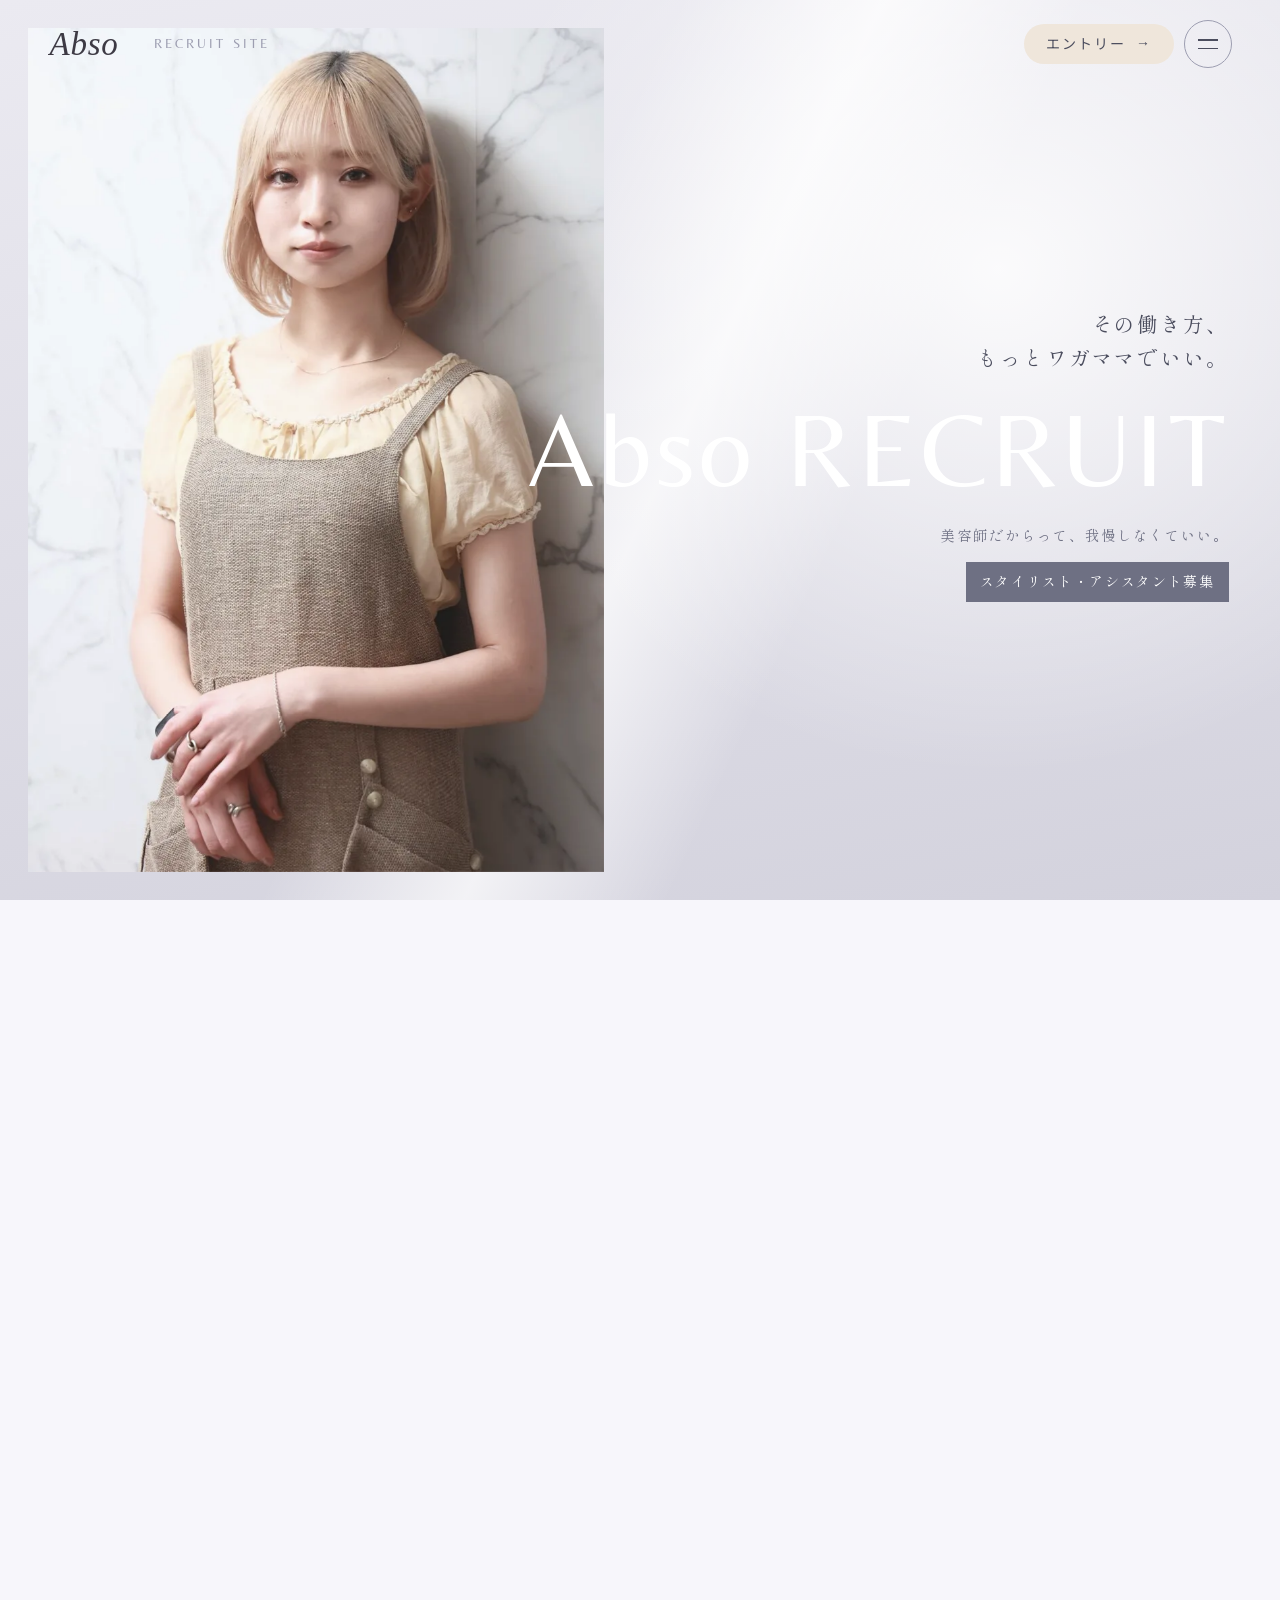
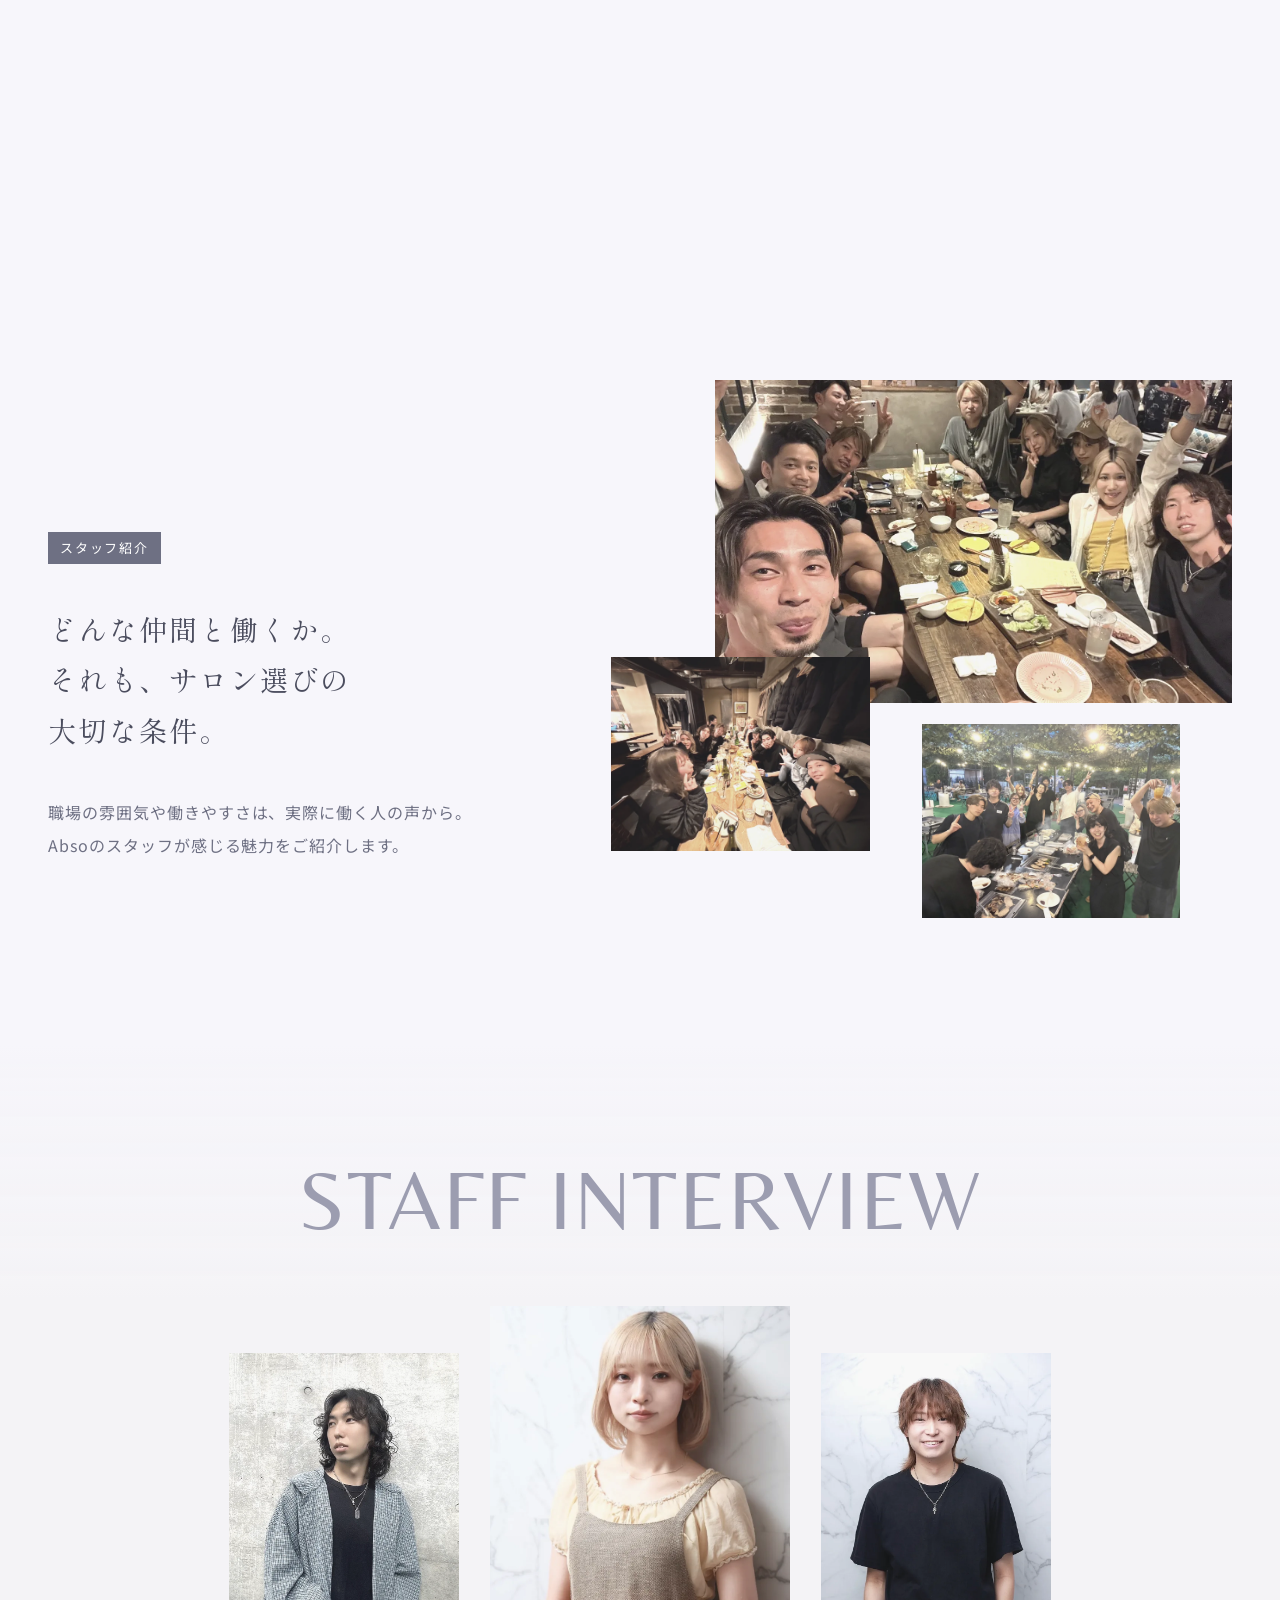
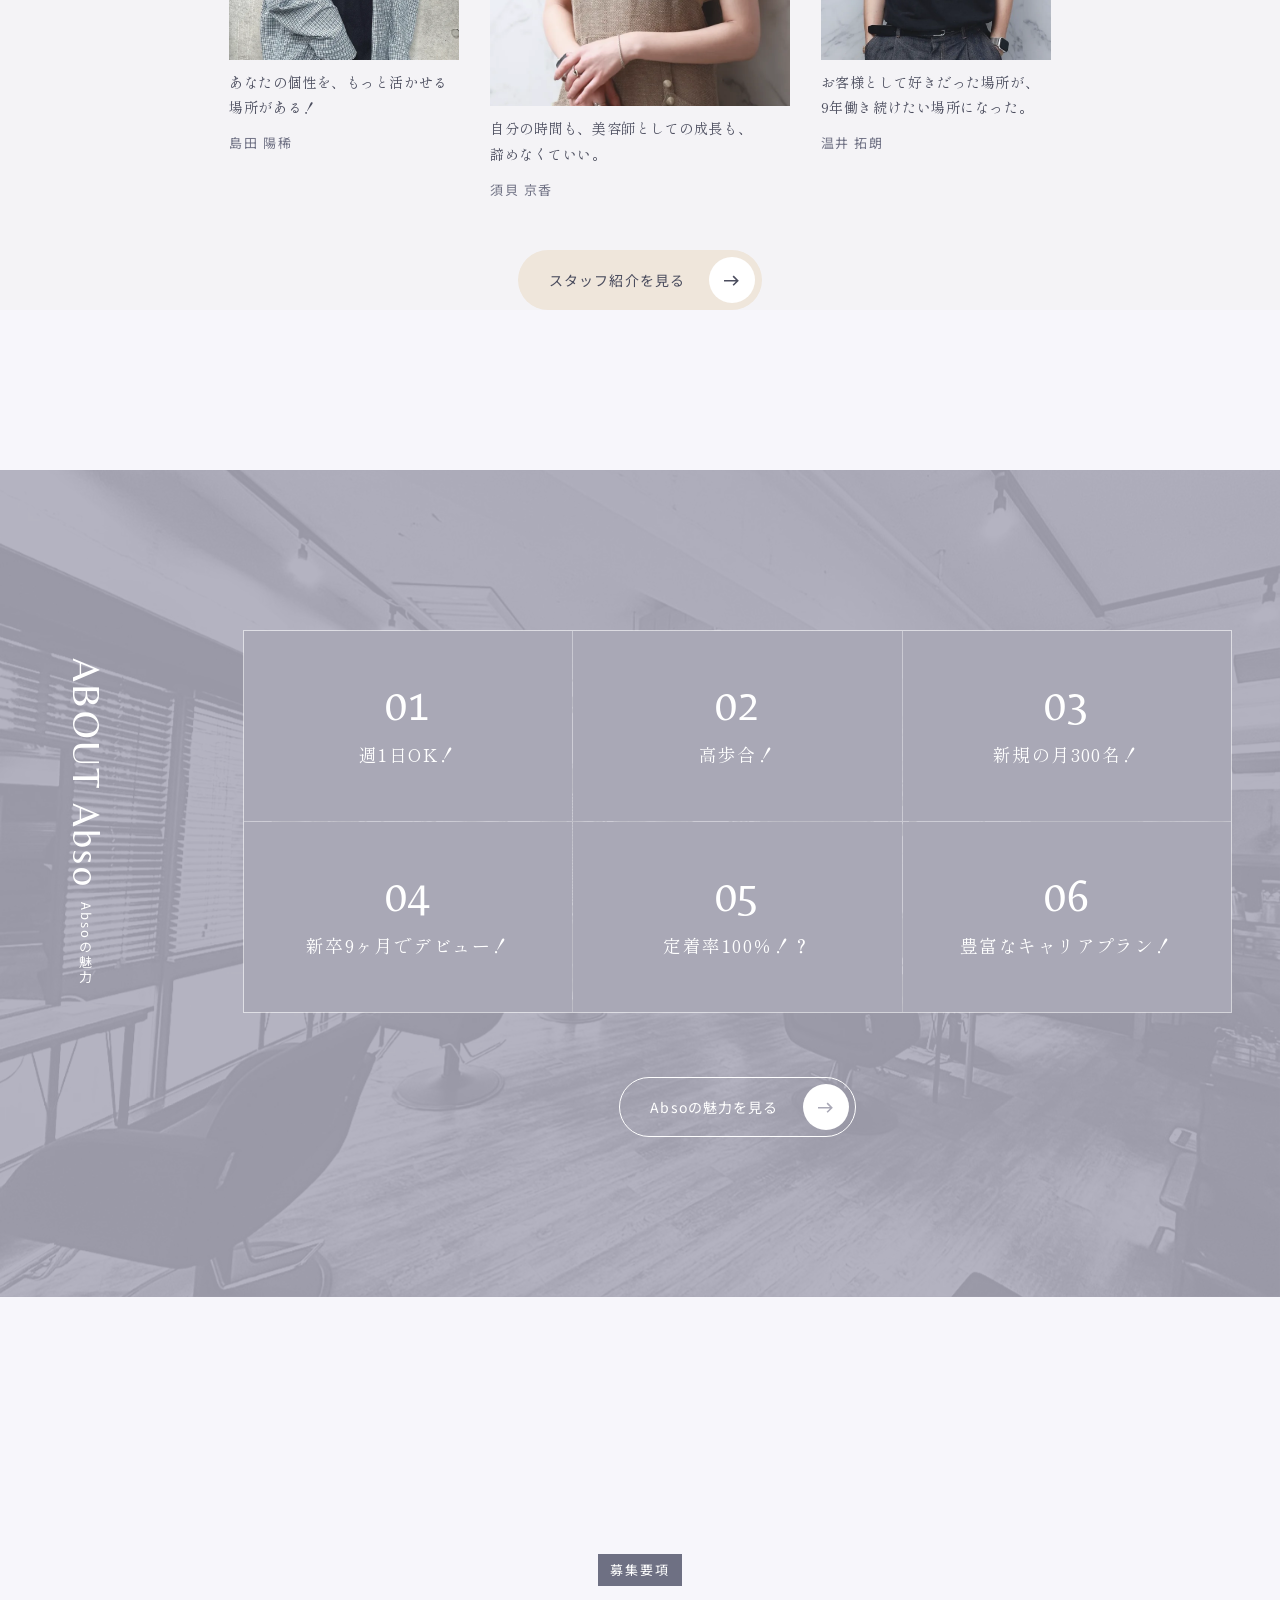
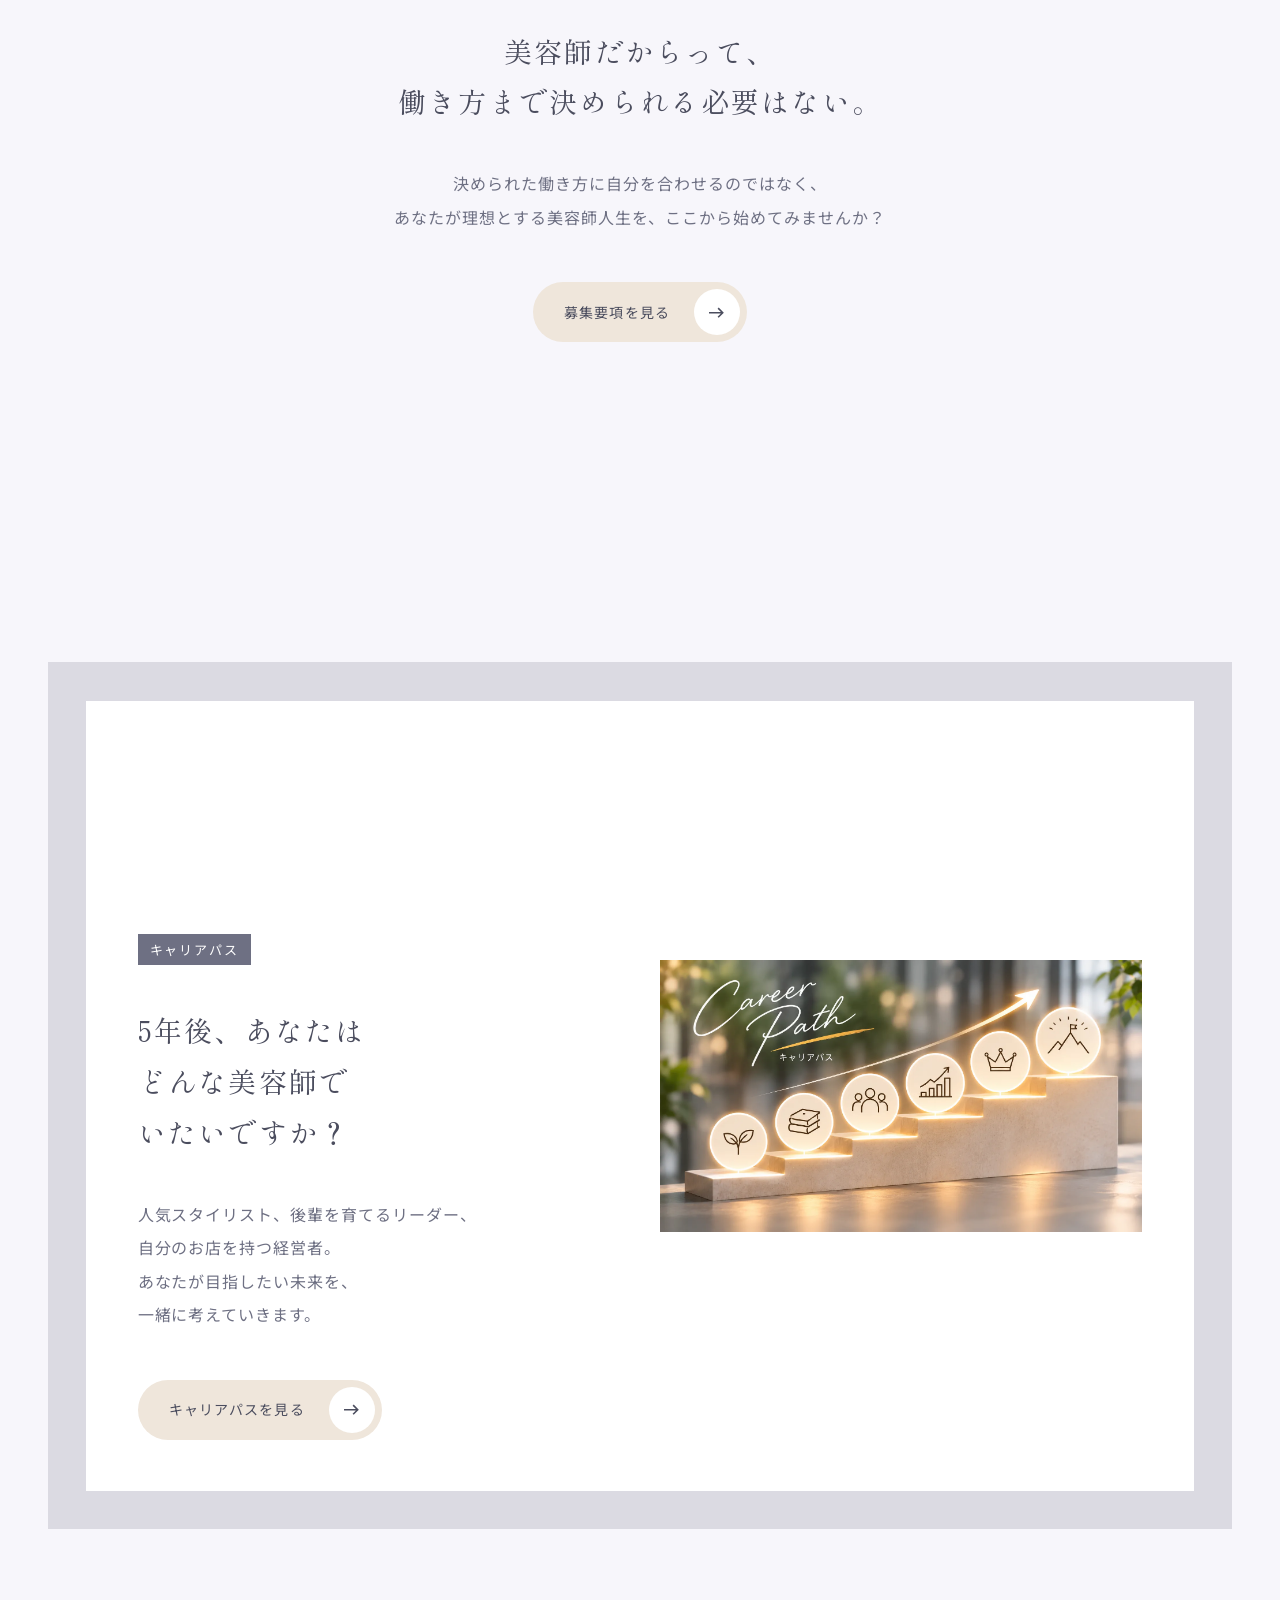
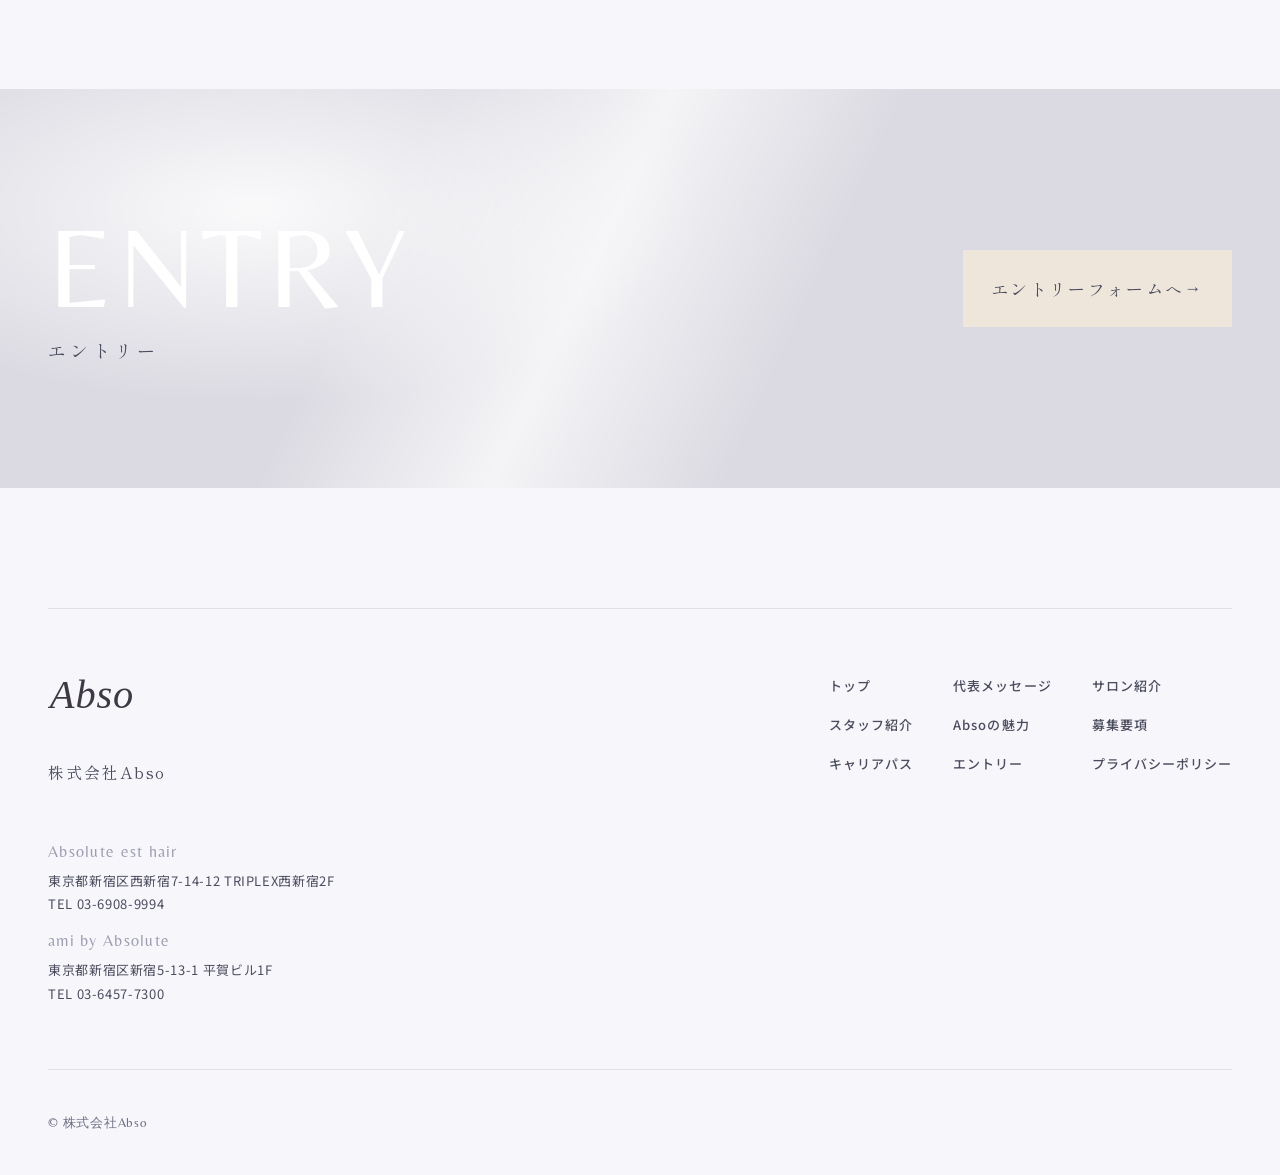
==== index.html @ f33942fa "TOP 作り直し（DNA のやり直し後）" ====
<!doctype html>
<html lang="ja">
<head>
<meta charset="utf-8">
<meta name="viewport" content="width=device-width, initial-scale=1">
<meta name="robots" content="noindex, nofollow">
<meta name="generator" content="SPINOVA HP kit v1.0 master">
<title>株式会社Abso 採用サイト｜新宿の美容室 Absolute est hair・ami by Absolute</title>
<meta name="description" content="〔会社の説明を1〜2文で。シートの会社紹介から〕">
<meta property="og:type" content="website">
<meta property="og:site_name" content="株式会社Abso 採用サイト">
<meta property="og:title" content="株式会社Abso 採用サイト｜新宿の美容室 Absolute est hair・ami by Absolute">
<meta property="og:description" content="〔会社の説明を1〜2文で。シートの会社紹介から〕">
<meta property="og:url" content="https://example-hp.pages.dev/">
<meta property="og:image" content="https://example-hp.pages.dev/assets/ogp.jpg?v=20261122a">
<meta property="og:image:width" content="1200">
<meta property="og:image:height" content="630">
<meta name="twitter:card" content="summary_large_image">
<meta name="twitter:image" content="https://example-hp.pages.dev/assets/ogp.jpg?v=20261122a">
<link rel="preconnect" href="https://fonts.googleapis.com">
<link rel="preconnect" href="https://fonts.gstatic.com" crossorigin>
<link href="https://fonts.googleapis.com/css2?family=Belleza&family=Noto+Sans+JP:wght@400;500&family=Shippori+Mincho:wght@400;500&display=swap" rel="stylesheet">
<link rel="icon" href="assets/favicon.ico?v=20261122212334" sizes="any">
<link rel="icon" href="assets/favicon-32.png?v=20261122212334" type="image/png" sizes="32x32">
<link rel="apple-touch-icon" href="assets/apple-touch-icon.png?v=20261122212334">
<link rel="stylesheet" href="tokens.css?v=20261122212334">
<link rel="stylesheet" href="base.css?v=20261122212334">
<link rel="stylesheet" href="style.css?v=20261122212334">
</head>
<body>

<header class="header header--burger">
  <a class="logo" href="./" aria-label="株式会社Abso 採用サイト トップへ">
    <img class="logo__w" src="assets/logo_w.svg?v=20261122212334" alt="" width="120" height="48">
    <img class="logo__c" src="assets/logo.svg?v=20261122212334" alt="" width="120" height="48">
  </a>
  <span class="header__tag" aria-hidden="true">RECRUIT SITE</span>
  <div class="header__acts">
    <a class="pill" href="entry/">エントリー<span class="pill__arw" aria-hidden="true">→</span></a>
    <button class="menu-btn" type="button" aria-expanded="false" aria-controls="drawer" aria-label="メニューを開く"><span></span><span></span></button>
  </div>
</header>

<div class="drawer" id="drawer">
  <ul class="drawer__list">
    <li style="--i:0"><a href="./"><span class="drawer__en" aria-hidden="true">TOP</span><span class="drawer__ja">トップ</span></a></li>
    <li style="--i:1"><a href="message/"><span class="drawer__en" aria-hidden="true">MESSAGE</span><span class="drawer__ja">代表メッセージ</span></a></li>
    <li style="--i:2"><a href="salon/"><span class="drawer__en" aria-hidden="true">SALON</span><span class="drawer__ja">サロン紹介</span></a></li>
    <li style="--i:3"><a href="staff/"><span class="drawer__en" aria-hidden="true">STAFF</span><span class="drawer__ja">スタッフ紹介</span></a></li>
    <li style="--i:4"><a href="appeal/"><span class="drawer__en" aria-hidden="true">ABOUT Abso</span><span class="drawer__ja">Absoの魅力</span></a></li>
    <li style="--i:5"><a href="requirements/"><span class="drawer__en" aria-hidden="true">REQUIREMENTS</span><span class="drawer__ja">募集要項</span></a></li>
    <li style="--i:6"><a href="career/"><span class="drawer__en" aria-hidden="true">CAREER PATH</span><span class="drawer__ja">キャリアパス</span></a></li>
    <li style="--i:7"><a href="entry/"><span class="drawer__en" aria-hidden="true">ENTRY</span><span class="drawer__ja">エントリー</span></a></li>
  </ul>
</div>

<main>

    <section class="fv" id="top">
    <div class="fv__stage">
      <div class="fv__light" aria-hidden="true"></div>
      <div class="fv__photo"><img src="assets/fv-person.webp?v=20261122212334" alt="Absoのスタイリスト" width="853" height="1280"></div>
      <div class="fv__body" data-on-photo>
        <p class="fv__en" aria-hidden="true"><span class="fv__en-l">Abso</span> <span class="fv__en-l">RECRUIT</span></p>
        <h1 class="fv__catch"><span class="fv__line">その働き方、</span><span class="fv__line">もっとワガママでいい。</span></h1>
        <p class="fv__lead">美容師だからって、<wbr>我慢しなくていい。</p>
        <p class="fv__badge">スタイリスト・<wbr>アシスタント募集</p>
      </div>
      <div class="fv__msg" data-on-photo>
        <p class="fv__lbl" aria-hidden="true">MESSAGE</p>
        <h2 class="fv__ttl">美容師の働き方に、<br>もっと自由が<wbr>あっていい。</h2>
        <p class="fv__txt">あなたは今、<wbr>自分らしく<wbr>美容師を<wbr>楽しめていますか？</p>
        <div class="fv__rep">
          <span class="fv__rep-img"><img src="assets/rep.webp?v=20261122212334" alt="代表 山口 慎矢" width="763" height="1215"></span>
          <p class="fv__rep-name"><span>代表取締役</span>山口 慎矢</p>
        </div>
        <a class="btn btn--soft" href="message/" data-todo>代表メッセージを見る<span class="btn__arw"><svg viewBox="0 0 14 10" aria-hidden="true"><path d="M0 5h12M8 1l4 4-4 4" fill="none" stroke="currentColor" stroke-width="1.4"/></svg></span></a>
      </div>
      <div class="fv__salon" data-on-photo>
        <p class="fv__lbl" aria-hidden="true">SALON</p>
        <h2 class="fv__ttl">ワガママな働き方が<wbr>できる、<br>その場所へ。</h2>
        <p class="fv__txt">自分らしく働くために<wbr>選びたい、<wbr>居心地の良いサロン。<wbr>あなたの新しい美容師人生が、<wbr>ここから<wbr>始まるかもしれません。</p>
        <a class="plaque" href="salon/">
          <span class="plaque__txt"><span class="plaque__ttl">サロン紹介</span><span class="plaque__view" aria-hidden="true">VIEW<svg viewBox="0 0 60 10"><path d="M0 5h58M53 1l5 4-5 4" fill="none" stroke="currentColor" stroke-width="1"/></svg></span></span>
          <span class="plaque__img"><img src="assets/salon-shampoo.webp?v=20261122212334" alt="" width="1300" height="987" loading="lazy"></span>
        </a>
        <ul class="fv__shops"><li>Absolute est hair<span>西新宿</span></li><li>ami by Absolute<span>新宿</span></li></ul>
      </div>
    </div>
  </section>

    <section class="sec staff" id="staff">
    <div class="wrap staff__in">
      <div class="staff__txt">
        <div class="ttl2">
          <p class="ttl2__en" aria-hidden="true"><span class="mask"><span>STAFF</span></span></p>
          <p class="ttl2__ja">スタッフ紹介</p>
        </div>
        <h2 class="head rv">どんな仲間と<wbr>働くか。<br>それも、<wbr>サロン選びの<wbr>大切な条件。</h2>
        <p class="body rv">職場の雰囲気や<wbr>働きやすさは、<wbr>実際に働く人の声から。<wbr>Absoのスタッフが<wbr>感じる魅力を<wbr>ご紹介します。</p>
      </div>
      <div class="collage">
        <div class="collage__a rv"><img src="assets/staff-party.webp?v=20261122212334" alt="Absoのスタッフの食事会" width="1441" height="829" loading="lazy"></div>
        <div class="collage__b rv"><img src="assets/staff-bbq.webp?v=20261122212334" alt="社内イベントのBBQ" width="1200" height="900" loading="lazy"></div>
        <div class="collage__c rv"><img src="assets/staff-izakaya.webp?v=20261122212334" alt="スタッフの集合写真" width="1200" height="899" loading="lazy"></div>
      </div>
    </div>
    <div class="interview">
      <p class="interview__en" aria-hidden="true">STAFF INTERVIEW</p>
      <ul class="faces">
        <li class="face rv"><a href="staff/"><span class="face__img"><img src="assets/st-shimada.webp?v=20261122212334" alt="" width="800" height="1075" loading="lazy"></span><span class="face__catch">あなたの個性を、<wbr>もっと活かせる<wbr>場所がある！</span><span class="face__name">島田 陽稀</span></a></li>
        <li class="face face--main rv"><a href="staff/"><span class="face__img"><img src="assets/st-sugai.webp?v=20261122212334" alt="" width="800" height="1200" loading="lazy"></span><span class="face__catch">自分の時間も、<wbr>美容師としての成長も、<wbr>諦めなくていい。</span><span class="face__name">須貝 京香</span></a></li>
        <li class="face rv"><a href="staff/"><span class="face__img"><img src="assets/st-nukui.webp?v=20261122212334" alt="" width="800" height="1200" loading="lazy"></span><span class="face__catch">お客様として<wbr>好きだった場所が、<wbr>9年働き続けたい<wbr>場所になった。</span><span class="face__name">温井 拓朗</span></a></li>
      </ul>
      <p class="sec__more sec__more--c"><a class="btn btn--soft" href="staff/" data-todo>スタッフ紹介を見る<span class="btn__arw"><svg viewBox="0 0 14 10" aria-hidden="true"><path d="M0 5h12M8 1l4 4-4 4" fill="none" stroke="currentColor" stroke-width="1.4"/></svg></span></a></p>
    </div>
  </section>

    <section class="appeal" id="appeal">
    <div class="appeal__bg" aria-hidden="true"><img src="assets/fv-salon.webp?v=20261122212334" alt="" width="1538" height="1063" loading="lazy"></div>
    <div class="wrap appeal__in" data-on-photo>
      <div class="appeal__head">
        <p class="appeal__en" aria-hidden="true">ABOUT Abso</p>
        <h2 class="appeal__ja">Absoの魅力</h2>
      </div>
      <ol class="points">
        <li class="point rv"><span class="point__no" aria-hidden="true">01</span><span class="point__t">週1日OK！</span></li>
        <li class="point rv"><span class="point__no" aria-hidden="true">02</span><span class="point__t">高歩合！</span></li>
        <li class="point rv"><span class="point__no" aria-hidden="true">03</span><span class="point__t">新規の<wbr>月300名！</span></li>
        <li class="point rv"><span class="point__no" aria-hidden="true">04</span><span class="point__t">新卒9ヶ月で<wbr>デビュー！</span></li>
        <li class="point rv"><span class="point__no" aria-hidden="true">05</span><span class="point__t">定着率<wbr>100％！？</span></li>
        <li class="point rv"><span class="point__no" aria-hidden="true">06</span><span class="point__t">豊富な<wbr>キャリアプラン！</span></li>
      </ol>
      <p class="appeal__more"><a class="btn btn--line" href="appeal/" data-todo>Absoの魅力を見る<span class="btn__arw"><svg viewBox="0 0 14 10" aria-hidden="true"><path d="M0 5h12M8 1l4 4-4 4" fill="none" stroke="currentColor" stroke-width="1.4"/></svg></span></a></p>
    </div>
  </section>

    <section class="sec req" id="requirements">
    <div class="wrap req__in">
      <div class="ttl2 ttl2--c">
        <p class="ttl2__en" aria-hidden="true"><span class="mask"><span>REQUIREMENTS</span></span></p>
        <p class="ttl2__ja">募集要項</p>
      </div>
      <h2 class="head head--c rv">美容師だからって、<br>働き方まで<wbr>決められる<wbr>必要はない。</h2>
      <p class="body req__lead rv">決められた働き方に<wbr>自分を合わせるのではなく、<wbr>あなたが理想とする<wbr>美容師人生を、<wbr>ここから<wbr>始めてみませんか？</p>
      <p class="sec__more sec__more--c"><a class="btn btn--soft" href="requirements/" data-todo>募集要項を見る<span class="btn__arw"><svg viewBox="0 0 14 10" aria-hidden="true"><path d="M0 5h12M8 1l4 4-4 4" fill="none" stroke="currentColor" stroke-width="1.4"/></svg></span></a></p>
    </div>
  </section>

    <section class="sec career" id="career">
    <div class="wrap">
      <div class="frame">
        <div class="frame__card career__in">
          <div class="career__txt">
            <div class="ttl2">
              <p class="ttl2__en" aria-hidden="true"><span class="mask"><span>CAREER</span></span><span class="mask"><span>PATH</span></span></p>
              <p class="ttl2__ja">キャリアパス</p>
            </div>
            <h2 class="head rv">5年後、<wbr>あなたは<wbr>どんな美容師で<wbr>いたいですか？</h2>
            <p class="body rv">人気スタイリスト、<wbr>後輩を育てるリーダー、<wbr>自分のお店を持つ経営者。<wbr>あなたが目指したい未来を、<wbr>一緒に考えていきます。</p>
            <p class="sec__more"><a class="btn btn--soft" href="career/" data-todo>キャリアパスを見る<span class="btn__arw"><svg viewBox="0 0 14 10" aria-hidden="true"><path d="M0 5h12M8 1l4 4-4 4" fill="none" stroke="currentColor" stroke-width="1.4"/></svg></span></a></p>
          </div>
          <div class="career__img rv"><img src="assets/career.webp?v=20261122212334" alt="キャリアパスのイメージ（階段）" width="1671" height="941" loading="lazy"></div>
        </div>
      </div>
    </div>
  </section>

    <section class="entry" id="entry">
    <div class="entry__light" aria-hidden="true"></div>
    <div class="wrap entry__in">
      <div class="entry__head">
        <p class="entry__en" aria-hidden="true">ENTRY</p>
        <h2 class="entry__ja">エントリー</h2>
      </div>
      <a class="entry__btn" href="entry/" data-todo>エントリーフォームへ<span aria-hidden="true">→</span></a>
    </div>
  </section>

</main>

<footer class="footer">
  <div class="wrap footer__top">
    <div class="footer__co">
      <a class="footer__logo" href="./" aria-label="株式会社Abso 採用サイト トップへ"><img src="assets/logo.svg?v=20261122212334" alt="" width="120" height="48" loading="lazy"></a>
      <p class="footer__name">株式会社Abso</p>
      <dl class="footer__info">
        <dt>Absolute est hair</dt><dd>東京都新宿区西新宿7-14-12 <span class="nb">TRIPLEX西新宿2F</span><br><a class="nb" href="tel:0369089994">TEL 03-6908-9994</a></dd>
        <dt>ami by Absolute</dt><dd>東京都新宿区新宿5-13-1 <span class="nb">平賀ビル1F</span><br><a class="nb" href="tel:0364577300">TEL 03-6457-7300</a></dd>
      </dl>
    </div>
    <ul class="footer__nav">
      <li><a href="./">トップ</a></li>
      <li><a href="message/">代表メッセージ</a></li>
      <li><a href="salon/">サロン紹介</a></li>
      <li><a href="staff/">スタッフ紹介</a></li>
      <li><a href="appeal/">Absoの魅力</a></li>
      <li><a href="requirements/">募集要項</a></li>
      <li><a href="career/">キャリアパス</a></li>
      <li><a href="entry/">エントリー</a></li>
      <li><a href="privacy/">プライバシーポリシー</a></li>
    </ul>
  </div>
  <p class="wrap footer__copy">© 株式会社Abso</p>
</footer>

<script src="site.js?v=20261122212334"></script>
</body>
</html>
---- tokens.css ----
:root {
  
  --c-base: #ffffff;
  --c-sub: #dbdae2;
  --c-bg: #f7f6fb;
  --c-fv-a: #ebeaf1;
  --c-fv-b: #d3d2dd;
  --c-band: #a9a8b6;
  --c-en: #9c9db0;
  --c-accent-pale: #efe6db;
  --c-sub-deep: #bab9c4;
  --c-sub-ink: #8e8d99;
  --c-sub-ghost: rgba(255, 255, 255, 0.16);
  --c-accent: #b79b72;
  --c-accent-deep: #85693f;
  --c-pale: #f4f3f6;
  --c-ink: #4b4d5e;
  --c-ink-soft: #6e7083;
  --c-line: #e2e0e6;
  --c-dark: #f7f6fb;
  --c-dark-text: #4b4d5e;
  --c-dark-soft: #6e7083;
  --c-dark-ghost: #e2e0e6;
  --c-on-photo: #ffffff;
  --c-shade: rgba(8, 14, 36, 0.62);
  --c-shade-0: rgba(8, 14, 36, 0);
  --c-shade-side: rgba(12, 26, 69, 0.86);
  --c-ph-1: #e9e6ea;
  --c-ph-2: #8e9bb3;

  
  --ff-body: "Noto Sans JP", "Hiragino Sans", "Hiragino Kaku Gothic ProN", "Yu Gothic", sans-serif;
  --ff-en: "Belleza", "Helvetica Neue", Arial, sans-serif;
  --ff-min: "Shippori Mincho", "Hiragino Mincho ProN", "Yu Mincho", serif;

  
  --fs-body: 15px;
  --fw-body: 400;
  --lh-body: 1.95;
  --ls-body: 0.04em;
  --fs-small: 13px;
  --fs-label: 14px;
  --fs-nav: 14px;
  --fs-input: 16px;
  --fs-lead: clamp(22px, 2.8vw, 42px);
  --lh-lead: 1.55;
  --fs-head: clamp(20px, 2.2vw, 30px);
  --lh-head: 1.6;
  --fs-en-l: clamp(40px, 6.4vw, 112px);
  --lh-en: 0.9;
  --ls-en: -0.04em;

  
  --sp-1: 8px;
  --sp-p: 16px;
  --sp-b: 32px;
  --sp-g: 48px;
  --sp-s: 80px;
  --sec-y: 96px;
  --gutter: 20px;
  --frame: 10px;
  --wrap: 1200px;
  --radius: 0px;

  --c-cream: #fbf8f3;
  --c-sub-veil: rgba(219, 218, 226, 0.86);
  --c-cream-0: rgba(251, 248, 243, 0);
  --c-cream-35: rgba(251, 248, 243, 0.35);
  --c-cream-90: rgba(251, 248, 243, 0.9);
  --c-white-35: rgba(255, 255, 255, 0.35);
  --c-white-70: rgba(255, 255, 255, 0.7);
  --c-white-86: rgba(255, 255, 255, 0.86);
  --c-white-94: rgba(255, 255, 255, 0.94);
  --c-ink-line: rgba(61, 58, 68, 0.2);
  --c-ink-shadow: rgba(61, 58, 68, 0.5);
  --c-ink-veil: rgba(61, 58, 68, 0.62);

  
  --header-h: 64px;
  --btn-arw: 40px;
  --label-col: 7em;

  
  --ease: cubic-bezier(0.22, 1, 0.36, 1);
  --dur-rv: 0.9s;
}
@media (min-width: 960px) {
  :root {
    --fs-body: 16px;
    --sp-p: 20px;
    --sp-b: 40px;
    --sp-g: 64px;
    --sp-s: 120px;
    --sec-y: 160px;
    --gutter: 48px;
    --frame: 16px;
    --header-h: 88px;
    --btn-arw: 46px;
  }
}
@media (min-width: 1600px) {
  :root { --fs-body: 17px; --wrap: 1400px; --sp-s: 140px; --sec-y: 190px; }
}
---- base.css ----
*, *::before, *::after { box-sizing: border-box; }
html { -webkit-text-size-adjust: 100%; scroll-padding-top: var(--header-h); }
body {
  margin: 0;
  background: var(--c-base);
  color: var(--c-ink);
  font-family: var(--ff-body);
  font-size: var(--fs-body);
  font-weight: var(--fw-body);
  line-height: var(--lh-body);
  letter-spacing: var(--ls-body);
  line-break: strict;
  word-break: keep-all;
  overflow-wrap: anywhere;
  overflow-x: clip;
}
img, svg { display: block; max-width: 100%; height: auto; }
a { color: inherit; text-decoration: none; }
ul, ol, dl, dd, figure { margin: 0; padding: 0; list-style: none; }
h1, h2, h3, p { margin: 0; font-weight: inherit; }

.nb { white-space: nowrap; }
.cl { display: inline-block; max-width: 100%; }
.vh { position: absolute; width: 1px; height: 1px; overflow: hidden; clip-path: inset(50%); white-space: nowrap; }

.wrap { width: min(100% - var(--gutter) * 2, var(--wrap)); margin-inline: auto; }
.sec { position: relative; padding-block: var(--sec-y); }
.txt { display: grid; gap: var(--sp-p); }
.lead { font-family: var(--ff-min); font-weight: 600; font-size: var(--fs-lead); line-height: var(--lh-lead); letter-spacing: 0.06em; }
.head3 { font-size: var(--fs-head); line-height: var(--lh-head); font-weight: 700; letter-spacing: 0.06em; }

.ttl { display: grid; gap: var(--sp-p); }
.ttl__en {
  display: flex;
  flex-wrap: wrap;
  column-gap: 0.22em;
  font-family: var(--ff-en);
  font-weight: 800;
  font-size: var(--fs-en-l);
  line-height: var(--lh-en);
  letter-spacing: var(--ls-en);
}
.ttl__ja { display: flex; align-items: center; gap: 12px; font-size: var(--fs-label); font-weight: 500; letter-spacing: 0.12em; }
.ttl__ja::before { content: ""; width: 24px; height: 1px; background: currentColor; }

.mask { display: block; overflow: hidden; white-space: nowrap; padding: 0.14em 0.1em 0.08em; margin: -0.14em -0.1em -0.08em; }
.mask > span { display: block; transform: translateY(105%); transition: transform 1.1s var(--ease); }
.ttl__en.is-on .mask > span { transform: none; transition-delay: calc(var(--m, 0) * 0.1s); }

.btn {
  display: inline-flex;
  align-items: center;
  gap: 24px;
  padding: 6px 6px 6px 30px;
  border: 1px solid currentColor;
  border-radius: 999px;
  font-size: var(--fs-label);
  font-weight: 700;
  letter-spacing: 0.08em;
  transition: background-color 0.35s var(--ease), color 0.35s var(--ease), border-color 0.35s var(--ease);
}
.btn__arw {
  display: grid;
  place-items: center;
  width: var(--btn-arw);
  aspect-ratio: 1;
  border-radius: 50%;
  background: var(--c-sub);
  color: var(--c-base);
  transition: transform 0.35s var(--ease);
}
.btn__arw svg { width: 16px; }
.btn--w .btn__arw { background: var(--c-base); color: var(--c-sub); }
@media (hover: hover) {
  .btn:hover { background: var(--c-ink); color: var(--c-base); border-color: var(--c-ink); }
  .btn--w:hover { background: var(--c-base); color: var(--c-sub-deep); border-color: var(--c-base); }
  .btn:hover .btn__arw { transform: translateX(4px); }
}

.header {
  position: fixed;
  inset: 0 0 auto;
  z-index: 50;
  height: var(--header-h);
  display: flex;
  align-items: center;
  justify-content: space-between;
  padding-inline: var(--gutter);
  color: var(--c-on-photo);
  transition: background-color 0.4s var(--ease), color 0.4s var(--ease), box-shadow 0.4s var(--ease);
}
.header.is-scrolled { background: var(--c-base); color: var(--c-ink); box-shadow: 0 1px 0 var(--c-line); }
.logo { position: relative; display: block; width: clamp(150px, 14vw, 230px); }
.logo img { width: 100%; height: auto; transition: opacity 0.4s var(--ease); }
.logo__c { position: absolute; inset: 0; opacity: 0; }
.header.is-scrolled .logo__w { opacity: 0; }
.header.is-scrolled .logo__c { opacity: 1; }
.nav { display: none; }
.nav__list { display: flex; gap: clamp(24px, 2.4vw, 44px); font-size: var(--fs-nav); font-weight: 500; letter-spacing: 0.08em; white-space: nowrap; }
.nav__list a { position: relative; }
.nav__list a::after { content: ""; position: absolute; left: 0; right: 0; bottom: -6px; height: 1px; background: currentColor; transform: scaleX(0); transform-origin: right; transition: transform 0.4s var(--ease); }
.nav__list a[aria-current="page"]::after { transform: scaleX(1); }
@media (hover: hover) { .nav__list a:hover::after { transform: scaleX(1); transform-origin: left; } }
.header__acts { display: flex; align-items: center; gap: 10px; }
.pill {
  display: none;
  place-items: center;
  min-height: 44px;
  padding-inline: 26px;
  border-radius: 999px;
  background: var(--c-sub);
  color: var(--c-base);
  font-family: var(--ff-en);
  font-weight: 500;
  font-size: var(--fs-label);
  letter-spacing: 0.08em;
}
.menu-btn {
  display: grid;
  place-content: center;
  gap: 7px;
  width: 48px;
  aspect-ratio: 1;
  border: 0;
  border-radius: 50%;
  background: var(--c-sub);
  cursor: pointer;
}
.menu-btn span { display: block; width: 20px; height: 1.5px; background: var(--c-base); transition: transform 0.4s var(--ease); }
.menu-btn[aria-expanded="true"] span:first-child { transform: translateY(4.25px) rotate(45deg); }
.menu-btn[aria-expanded="true"] span:last-child { transform: translateY(-4.25px) rotate(-45deg); }
@media (min-width: 960px) {
  .nav { display: block; margin-left: auto; margin-right: clamp(28px, 2.6vw, 48px); }
  .pill { display: inline-grid; }
  .menu-btn { display: none; }
}

.drawer {
  position: fixed;
  inset: 0;
  z-index: 40;
  display: grid;
  align-content: center;
  gap: var(--sp-g);
  padding: calc(var(--header-h) + var(--sp-b)) var(--gutter) var(--sp-g);
  overflow: hidden auto;
  background: var(--c-sub);
  color: var(--c-base);
  clip-path: circle(0 at calc(100% - var(--gutter) - 24px) calc(var(--header-h) / 2));
  visibility: hidden;
  transition: clip-path 0.6s cubic-bezier(0.7, 0, 0.3, 1), visibility 0s 0.6s;
}
.drawer.is-open { clip-path: circle(150% at calc(100% - var(--gutter) - 24px) calc(var(--header-h) / 2)); visibility: visible; transition: clip-path 0.7s cubic-bezier(0.7, 0, 0.3, 1); }
.drawer__list { display: grid; gap: var(--sp-p); }
.drawer__list a { display: grid; gap: 2px; }
.drawer__en { font-family: var(--ff-en); font-weight: 800; font-size: 34px; line-height: 1; letter-spacing: -0.03em; }
.drawer__ja { font-size: var(--fs-small); letter-spacing: 0.12em; opacity: 0.8; }
.drawer__tel { display: grid; gap: 2px; padding-top: var(--sp-b); border-top: 1px solid var(--c-sub-ghost); }
.drawer__tel-label { font-size: var(--fs-small); }
.drawer__tel-num { font-family: var(--ff-en); font-weight: 500; font-size: 26px; letter-spacing: 0.04em; }
.drawer li, .drawer__tel { opacity: 0; }
.drawer.is-open li, .drawer.is-open .drawer__tel { animation: drawer-in 0.7s var(--ease) calc(0.25s + var(--i, 0) * 0.06s) both; }
@keyframes drawer-in { from { opacity: 0; transform: translateY(24px); } to { opacity: 1; transform: none; } }
@media (min-width: 960px) { .drawer { display: none; } }
html.is-locked { overflow: hidden; }

.sub-hero { padding-top: calc(var(--header-h) + var(--sp-s)); padding-bottom: var(--sp-g); }
.sub-hero + .sec { padding-top: var(--sp-g); }
.sub-hero__head { display: grid; gap: var(--sp-b); }
.crumb { display: flex; flex-wrap: wrap; gap: 0 12px; font-size: var(--fs-small); color: var(--c-ink-soft); }
.crumb li + li::before { content: "/"; margin-right: 12px; }

.info { display: grid; grid-template-columns: var(--label-col) 1fr; border-top: 1px solid var(--c-line); }
.info dt, .info dd { padding-block: var(--sp-p); border-bottom: 1px solid var(--c-line); }
.info dt { font-weight: 700; letter-spacing: 0.08em; }
.info dd { padding-left: var(--sp-p); }
@media (max-width: 599px) {
  .info { grid-template-columns: 1fr; }
  .info dt { padding-bottom: 0; border-bottom: 0; }
  .info dd { padding-left: 0; padding-top: var(--sp-1); }
}

.form { display: grid; gap: var(--sp-b); }
.field { display: grid; gap: var(--sp-1); }
.field__label { display: flex; align-items: center; gap: 10px; font-weight: 700; letter-spacing: 0.06em; }
.field__req { padding: 2px 8px; border-radius: 4px; background: var(--c-sub); color: var(--c-base); font-size: var(--fs-small); font-weight: 500; line-height: 1.6; }
.field__input {
  width: 100%;
  min-height: 52px;
  padding: 12px 16px;
  border: 1px solid var(--c-line);
  border-radius: 8px;
  background: var(--c-base);
  color: var(--c-ink);
  font: inherit;
  font-size: var(--fs-input);
}
textarea.field__input { min-height: 200px; resize: vertical; }

select.field__input {
  appearance: none;
  padding-right: 48px;
  background-image: linear-gradient(45deg, transparent 50%, currentColor 50%), linear-gradient(135deg, currentColor 50%, transparent 50%);
  background-position: calc(100% - 26px) 50%, calc(100% - 20px) 50%;
  background-size: 6px 6px;
  background-repeat: no-repeat;
}
.form__agree { display: flex; align-items: center; justify-content: center; gap: 10px; }
.form__send { justify-self: center; min-width: min(100%, 320px); justify-content: space-between; cursor: pointer; background: transparent; font: inherit; color: inherit; }

.footer { position: relative; overflow: hidden; background: var(--c-dark); color: var(--c-dark-text); padding-top: var(--sp-s); font-size: var(--fs-small); }
.footer__top { display: grid; gap: var(--sp-g); padding-bottom: var(--sp-g); border-bottom: 1px solid var(--c-dark-ghost); }
.footer__co { display: grid; gap: var(--sp-b); }
.footer__logo { display: block; width: min(240px, 70%); }
.footer__info { display: grid; grid-template-columns: 6em 1fr; gap: 8px 16px; line-height: 1.8; }
.footer__info dt { font-family: var(--ff-en); font-weight: 500; letter-spacing: 0.08em; color: var(--c-dark-soft); }
.footer__nav { display: grid; grid-template-columns: repeat(2, max-content); gap: 14px 40px; font-weight: 500; letter-spacing: 0.08em; }
.footer__copy { padding-block: var(--sp-b); font-family: var(--ff-en); color: var(--c-dark-soft); letter-spacing: 0.06em; }
@media (min-width: 960px) {
  .footer__top { grid-template-columns: 1fr auto; align-items: start; }
  .footer__nav { grid-template-columns: repeat(3, max-content); }
}

.rv { opacity: 0; transform: translateY(28px); transition: opacity var(--dur-rv) var(--ease), transform var(--dur-rv) var(--ease); }
.rv.is-on { opacity: 1; transform: none; transition-delay: var(--rv-delay, 0s); }

@media (prefers-reduced-motion: reduce) {
  *, *::before, *::after { animation-duration: 0.01ms !important; animation-iteration-count: 1 !important; transition-duration: 0.01ms !important; }
}
---- style.css ----
.about__photo, .media__img, .company__photo, .duo__photo, .row__img { overflow: hidden; background: var(--c-ph-1); }
.about__photo, .media__img, .company__photo, .row__img { position: relative; }
.about__photo img, .media__img img, .company__photo img, .duo__photo img, .row__img img { width: 100%; height: 100%; object-fit: cover; }

main { background: var(--c-bg); }

.header--burger { color: var(--c-ink); }
.header--burger .logo { width: clamp(84px, 7vw, 112px); }
.header__tag { margin-right: auto; margin-left: 16px; font-family: var(--ff-en); font-size: var(--fs-small); letter-spacing: 0.24em; color: var(--c-en); white-space: nowrap; }
.header--burger .pill { display: inline-flex; gap: 10px; align-items: center; min-height: 40px; padding-inline: 22px; background: var(--c-accent-pale); color: var(--c-ink); font-family: var(--ff-body); font-weight: 400; letter-spacing: 0.14em; }
.pill__arw { font-family: var(--ff-en); transition: transform 0.4s var(--ease); }
@media (hover: hover) { .header--burger .pill:hover .pill__arw { transform: translateX(4px); } }
.header--burger .menu-btn { display: grid; background: transparent; border: 1px solid var(--c-en); }
.header--burger .menu-btn span { background: var(--c-ink); }
#drawer { background: var(--c-bg); color: var(--c-ink); }
#drawer .drawer__en { font-family: var(--ff-en); font-weight: 400; letter-spacing: 0.04em; color: var(--c-en); }
#drawer .drawer__ja { font-size: var(--fs-label); opacity: 1; }
@media (max-width: 599px) { .header__tag { display: none; } .header--burger .pill { display: none; } }
@media (min-width: 960px) {
  #drawer { display: grid; padding-inline: max(var(--gutter), calc(50% - 420px)); }
  #drawer .drawer__list { grid-template-columns: 1fr 1fr; column-gap: var(--sp-s); row-gap: var(--sp-b); }
  #drawer .drawer__en { font-size: 40px; }
}

.fv { position: relative; height: 380svh; --p: 0; }
.fv__stage { position: sticky; top: 0; height: 100svh; min-height: 600px; overflow: hidden; background: var(--c-pale); }
.fv__light { position: absolute; inset: 0; background: radial-gradient(60% 80% at 78% 30%, var(--c-white-86), transparent 70%), linear-gradient(115deg, transparent 40%, var(--c-white-70) 52%, transparent 64%), linear-gradient(170deg, var(--c-fv-a), var(--c-fv-b)); filter: brightness(calc(1 + var(--p1, 0) * 0.06)); }
.fv__photo { position: absolute; z-index: 1; left: clamp(16px, 2.2vw, 40px); top: clamp(16px, 2.2vw, 40px); bottom: clamp(16px, 2.2vw, 40px); width: min(45vw, calc((100svh - 80px) * 0.785)); overflow: hidden; background: var(--c-ph-1); }
.fv__photo img { width: 100%; height: 100%; object-fit: cover; object-position: 50% 30%; animation: fv-in 1.6s var(--ease) 0.2s both; }
@keyframes fv-in { from { opacity: 0; transform: scale(1.04); } to { opacity: 1; transform: none; } }
.fv__body { position: absolute; z-index: 2; inset: 0; pointer-events: none; opacity: calc(1 - var(--p1, 0)); }
.fv__en { position: absolute; left: clamp(40px, 10vw, 150px); right: clamp(24px, 4vw, 72px); top: 50%; transform: translateY(-50%); font-family: var(--ff-en); font-weight: 400; font-size: clamp(56px, 8.2vw, 132px); line-height: 1; letter-spacing: 0.04em; color: var(--c-base); text-align: right; white-space: nowrap; }
.fv__catch { position: absolute; right: clamp(24px, 4vw, 72px); top: calc(50% - clamp(56px, 8.2vw, 132px) / 2 - 92px); text-align: right; font-family: var(--ff-min); font-weight: 400; font-size: clamp(18px, 1.6vw, 26px); line-height: 1.7; letter-spacing: 0.14em; color: var(--c-ink); }
.fv__line { display: block; white-space: nowrap; }
.fv__lead { position: absolute; right: clamp(24px, 4vw, 72px); top: calc(50% + clamp(56px, 8.2vw, 132px) / 2 + 20px); font-family: var(--ff-min); font-size: clamp(14px, 1.1vw, 17px); letter-spacing: 0.14em; color: var(--c-ink-soft); }
.fv__badge { position: absolute; right: clamp(24px, 4vw, 72px); top: calc(50% + clamp(56px, 8.2vw, 132px) / 2 + 60px); padding: 6px 14px; background: var(--c-ink-soft); color: var(--c-base); font-family: var(--ff-min); font-size: var(--fs-label); letter-spacing: 0.12em; }

.fv__ch { display: inline-block; animation: fv-ch 1.2s var(--ease) both; animation-delay: calc(0.6s + var(--c) * 0.04s); }
@keyframes fv-ch { from { opacity: 0; filter: blur(6px); } to { opacity: 1; filter: blur(0); } }
.fv__lead, .fv__badge { animation: fv-up 1.2s var(--ease) 1.4s both; }
@keyframes fv-up { from { opacity: 0; transform: translateY(10px); } to { opacity: 1; transform: none; } }

.fv__msg, .fv__salon { position: absolute; z-index: 3; top: 50%; right: clamp(24px, 5vw, 96px); width: min(40vw, 520px); display: grid; gap: var(--sp-p); justify-items: start; color: var(--c-ink); pointer-events: none; }
.fv__msg { opacity: calc(var(--p2, 0) - var(--p3, 0)); transform: translateY(calc(-50% + (1 - var(--p2, 0)) * 24px)); filter: blur(calc((1 - var(--p2, 0) + var(--p3, 0)) * 4px)); }
.fv__salon { opacity: var(--p4, 0); transform: translateY(calc(-50% + (1 - var(--p4, 0)) * 24px)); }
.fv.is-msg .fv__msg, .fv.is-salon .fv__salon { pointer-events: auto; }

.fv.is-msg-still .fv__msg { filter: none; }
.fv__lbl { font-family: var(--ff-en); font-size: clamp(15px, 1.2vw, 18px); letter-spacing: 0.24em; color: var(--c-en); }
.fv__ttl { font-family: var(--ff-min); font-weight: 400; font-size: clamp(22px, 2.6vw, 40px); line-height: 1.7; letter-spacing: 0.08em; }
.fv__txt { font-size: var(--fs-body); line-height: 2.1; letter-spacing: 0.06em; color: var(--c-ink-soft); }
.fv__rep { display: flex; gap: 16px; align-items: end; margin-top: 8px; }
.fv__rep-img { display: block; width: clamp(88px, 8vw, 128px); aspect-ratio: 4 / 5; overflow: hidden; }
.fv__rep-img img { width: 100%; height: 100%; object-fit: cover; object-position: 50% 22%; }
.fv__rep-name { display: grid; gap: 2px; font-family: var(--ff-min); font-size: 17px; letter-spacing: 0.14em; }
.fv__rep-name span { font-family: var(--ff-body); font-size: var(--fs-small); letter-spacing: 0.1em; color: var(--c-ink-soft); }
.btn--soft { margin-top: 8px; border-color: transparent; background: var(--c-accent-pale); color: var(--c-ink); font-weight: 400; }
.btn--soft .btn__arw { background: var(--c-base); color: var(--c-ink); }
@media (hover: hover) { .btn--soft:hover { background: var(--c-ink); color: var(--c-base); border-color: var(--c-ink); } }
.fv__shops { display: flex; flex-wrap: wrap; gap: 4px 24px; font-family: var(--ff-en); font-size: 17px; letter-spacing: 0.06em; }
.fv__shops span { margin-left: 8px; font-family: var(--ff-min); font-size: var(--fs-small); color: var(--c-ink-soft); }

.plaque { position: relative; display: grid; grid-template-columns: 1fr 44%; width: min(100%, 520px); min-height: 124px; margin-top: 4px; background: var(--c-base); outline: 1px solid var(--c-sub); outline-offset: -8px; overflow: hidden; }
.plaque__txt { display: grid; align-content: center; gap: 10px; padding: 22px 28px; }
.plaque__ttl { font-family: var(--ff-min); font-weight: 400; font-size: clamp(20px, 1.8vw, 26px); letter-spacing: 0.16em; }
.plaque__view { display: flex; gap: 14px; align-items: center; font-family: var(--ff-en); font-size: 14px; letter-spacing: 0.24em; color: var(--c-en); }
.plaque__view svg { width: 60px; height: 10px; transition: transform 0.4s var(--ease); }
.plaque__img { position: relative; clip-path: polygon(22% 0, 100% 0, 100% 100%, 0 100%); }
.plaque__img img { position: absolute; inset: 0; width: 100%; height: 100%; object-fit: cover; transition: transform 0.8s var(--ease); }
@media (hover: hover) { .plaque:hover .plaque__img img { transform: scale(1.06); } .plaque:hover .plaque__view svg { transform: translateX(6px); } }

@media (max-width: 767px) {
  .fv__photo { left: 12px; right: 12px; top: 12px; bottom: auto; width: auto; height: 64svh; }
  .fv__en { left: 20px; right: 20px; top: calc(12px + 64svh - 1.9em); transform: none; font-size: 15vw; line-height: 0.95; text-align: center; white-space: normal; }
  .fv__en-l { display: block; }
  .fv__catch { left: 20px; right: 20px; top: calc(12px + 64svh + 24px); text-align: left; font-size: 19px; letter-spacing: 0.1em; }
  .fv__lead { left: 20px; right: auto; top: calc(12px + 64svh + 100px); font-size: 14px; }
  .fv__badge { left: 20px; right: auto; top: calc(12px + 64svh + 136px); }
  .fv__msg, .fv__salon { left: 20px; right: 20px; width: auto; top: auto; bottom: 28px; padding: 22px 20px; background: var(--c-white-94); }
  .fv__msg { transform: translateY(calc((1 - var(--p2, 0)) * 24px)); }
  .fv__salon { transform: translateY(calc((1 - var(--p4, 0)) * 24px)); }
  .fv__ttl { font-size: 22px; }
  .fv__txt { font-size: 14px; line-height: 1.95; }
  .fv__rep-img { width: 72px; }
  .plaque { min-height: 100px; }
  .plaque__txt { padding: 18px 20px; }
}
@media (prefers-reduced-motion: reduce) { .fv__ch, .fv__lead, .fv__badge, .fv__photo img { animation: none; } }

.ttl2 { display: grid; gap: 12px; justify-items: start; }
.ttl2--c { justify-items: center; text-align: center; }
.ttl2__en { display: flex; flex-wrap: wrap; gap: 0 0.28em; max-width: 100%; font-family: var(--ff-en); font-weight: 400; font-size: clamp(44px, 7vw, 104px); line-height: 0.95; letter-spacing: 0.02em; color: var(--c-en); }
.ttl2__ja { padding: 3px 12px; background: var(--c-ink-soft); color: var(--c-base); font-size: var(--fs-small); letter-spacing: 0.14em; }
.head { font-family: var(--ff-min); font-weight: 400; font-size: clamp(21px, 2.2vw, 32px); line-height: 1.8; letter-spacing: 0.08em; }
.head--c { text-align: center; }
.body { color: var(--c-ink-soft); line-height: 2.1; letter-spacing: 0.06em; }
.sec__more--c { justify-content: center; }
.btn--line { border-color: var(--c-base); color: var(--c-base); font-weight: 400; }
.btn--line .btn__arw { background: var(--c-base); color: var(--c-band); }

.staff { overflow: hidden; }
.staff__in { display: grid; grid-template-columns: minmax(0, 1fr); gap: var(--sp-g); }
.staff__txt { display: grid; gap: var(--sp-b); max-width: 30em; }
.collage { position: relative; display: grid; grid-template-columns: repeat(12, 1fr); }
.collage > div { overflow: hidden; }
.collage img { width: 100%; height: 100%; object-fit: cover; }
.collage__a { grid-column: 3 / 13; grid-row: 1; aspect-ratio: 16 / 10; }
.collage__b { grid-column: 7 / 12; grid-row: 2; aspect-ratio: 4 / 3; margin-top: 8%; }
.collage__c { grid-column: 1 / 6; grid-row: 2; aspect-ratio: 4 / 3; margin-top: -18%; }
.interview { margin-top: var(--sp-s); padding-block: var(--sp-s) 0; background: linear-gradient(180deg, transparent, var(--c-pale) 30%); text-align: center; }
.interview__en { font-family: var(--ff-en); font-size: clamp(40px, 6.6vw, 96px); line-height: 1; letter-spacing: 0.02em; color: var(--c-en); }
.faces { display: flex; justify-content: center; align-items: center; gap: clamp(12px, 2.4vw, 36px); padding: var(--sp-g) var(--gutter) var(--sp-b); text-align: left; }
.face { width: clamp(92px, 18vw, 230px); }
.face a { display: grid; gap: 10px; }
.face__img { display: block; aspect-ratio: 3 / 4; overflow: hidden; }
.face__img img { width: 100%; height: 100%; object-fit: cover; object-position: 50% 20%; transition: transform 0.8s var(--ease); }
.face__catch { font-family: var(--ff-min); font-size: clamp(13px, 1.1vw, 16px); line-height: 1.8; letter-spacing: 0.04em; }
.face__name { font-size: var(--fs-small); color: var(--c-ink-soft); letter-spacing: 0.12em; }
.face--main { width: clamp(124px, 24vw, 300px); }
@media (hover: hover) { .face a:hover .face__img img { transform: scale(1.04); } }
@media (max-width: 599px) { .face:not(.face--main) .face__catch { display: none; } }
@media (min-width: 960px) {
  .staff__in { grid-template-columns: 5fr 7fr; column-gap: var(--sp-s); align-items: center; }
}

.appeal { position: relative; overflow: hidden; padding-block: var(--sec-y); background: var(--c-band); color: var(--c-base); }
.appeal__bg { position: absolute; inset: 0; opacity: 0.16; mix-blend-mode: luminosity; }
.appeal__bg img { width: 100%; height: 100%; object-fit: cover; }
.appeal__in { position: relative; display: grid; grid-template-columns: minmax(0, 1fr); gap: var(--sp-g); }
.appeal__head { display: flex; gap: 14px; align-items: baseline; }
.appeal__en { font-family: var(--ff-en); font-size: clamp(30px, 3vw, 44px); letter-spacing: 0.06em; }
.appeal__ja { font-size: var(--fs-small); letter-spacing: 0.16em; }
.points { display: grid; grid-template-columns: 1fr 1fr; gap: 1px; background: var(--c-white-35); border: 1px solid var(--c-white-35); }
.point { display: grid; gap: 12px; align-content: center; justify-items: center; min-height: 150px; padding: 20px 10px; background: var(--c-band); text-align: center; }
.point__no { font-family: var(--ff-en); font-size: clamp(32px, 3.4vw, 52px); line-height: 1; }
.point__t { font-family: var(--ff-min); font-size: clamp(15px, 1.4vw, 20px); line-height: 1.6; letter-spacing: 0.08em; }
.appeal__more { display: flex; justify-content: center; }
@media (min-width: 960px) {
  .appeal__in { grid-template-columns: auto 1fr; column-gap: var(--sp-s); align-items: center; }
  .appeal__head { writing-mode: vertical-rl; flex-direction: row; }
  .points { grid-template-columns: repeat(3, 1fr); }
  .point { min-height: 190px; }
  .appeal__more { grid-column: 2; }
}

.req__in { display: grid; grid-template-columns: minmax(0, 1fr); gap: var(--sp-b); justify-items: center; }
.req .ttl2__en { font-size: clamp(34px, 7vw, 104px); }
.req__lead { max-width: 32em; text-align: center; }

.frame { padding: clamp(14px, 3vw, 48px); background: var(--c-sub); }
.frame__card { background: var(--c-base); padding: clamp(28px, 4vw, 64px) clamp(20px, 4vw, 64px); }
.career__in { display: grid; grid-template-columns: minmax(0, 1fr); gap: var(--sp-g); }
.career__txt { display: grid; gap: var(--sp-b); justify-items: start; }
.career__img { aspect-ratio: 16 / 9; overflow: hidden; background: var(--c-ph-1); }
.career__img img { width: 100%; height: 100%; object-fit: cover; }
@media (min-width: 960px) { .career__in { grid-template-columns: 5fr 6fr; column-gap: var(--sp-s); align-items: center; } }

.entry { position: relative; overflow: hidden; background: var(--c-sub); }
.entry__light { position: absolute; inset: 0; background: linear-gradient(115deg, transparent 30%, var(--c-white-70) 46%, transparent 62%), radial-gradient(50% 70% at 20% 30%, var(--c-white-86), transparent 70%); }
.entry__in { position: relative; display: grid; gap: var(--sp-g); padding-block: var(--sp-s); }
.entry__en { font-family: var(--ff-en); font-size: clamp(64px, 9vw, 140px); line-height: 1; letter-spacing: 0.04em; color: var(--c-base); }
.entry__ja { margin-top: 8px; font-family: var(--ff-min); font-size: clamp(16px, 1.4vw, 20px); letter-spacing: 0.24em; color: var(--c-ink); }
.entry__btn { display: flex; justify-content: space-between; align-items: center; width: min(100%, 420px); padding: 22px 28px; background: var(--c-accent-pale); font-family: var(--ff-min); font-size: 17px; letter-spacing: 0.14em; transition: background-color 0.35s var(--ease); }
.entry__btn span { font-family: var(--ff-en); transition: transform 0.4s var(--ease); }
@media (hover: hover) { .entry__btn:hover { background: var(--c-base); } .entry__btn:hover span { transform: translateX(6px); } }
@media (min-width: 960px) { .entry__in { grid-template-columns: 1fr auto; align-items: center; } }

.footer__top { border-top: 1px solid var(--c-line); padding-top: var(--sp-g); }
.footer__name { font-family: var(--ff-min); font-size: 16px; letter-spacing: 0.12em; }
.footer .footer__info { grid-template-columns: 1fr; gap: 2px; }
.footer .footer__info dt { font-family: var(--ff-en); font-size: 16px; color: var(--c-en); margin-top: 10px; }
.footer .footer__logo { width: 110px; }

.cards { display: grid; gap: var(--sp-b); }
.card { display: grid; gap: var(--sp-p); padding: var(--sp-b); border-radius: var(--radius); background: var(--c-sub-ink); color: var(--c-base); }
.card__no { font-family: var(--ff-en); font-weight: 800; font-size: 48px; line-height: 1; color: var(--c-accent); }
@media (min-width: 960px) { .cards { grid-template-columns: repeat(3, 1fr); } }

.rows { display: grid; gap: var(--sp-s); }
.row { display: grid; gap: var(--sp-b); }
.row__img { aspect-ratio: 3 / 2; border-radius: var(--radius); }
.row__txt { display: grid; gap: var(--sp-p); align-content: center; }
@media (min-width: 960px) {
  .row { grid-template-columns: 1fr 1fr; column-gap: var(--sp-s); }
  .row:nth-child(even) .row__img { order: 2; }
}

.contact__in { display: grid; gap: var(--sp-g); max-width: 760px; }
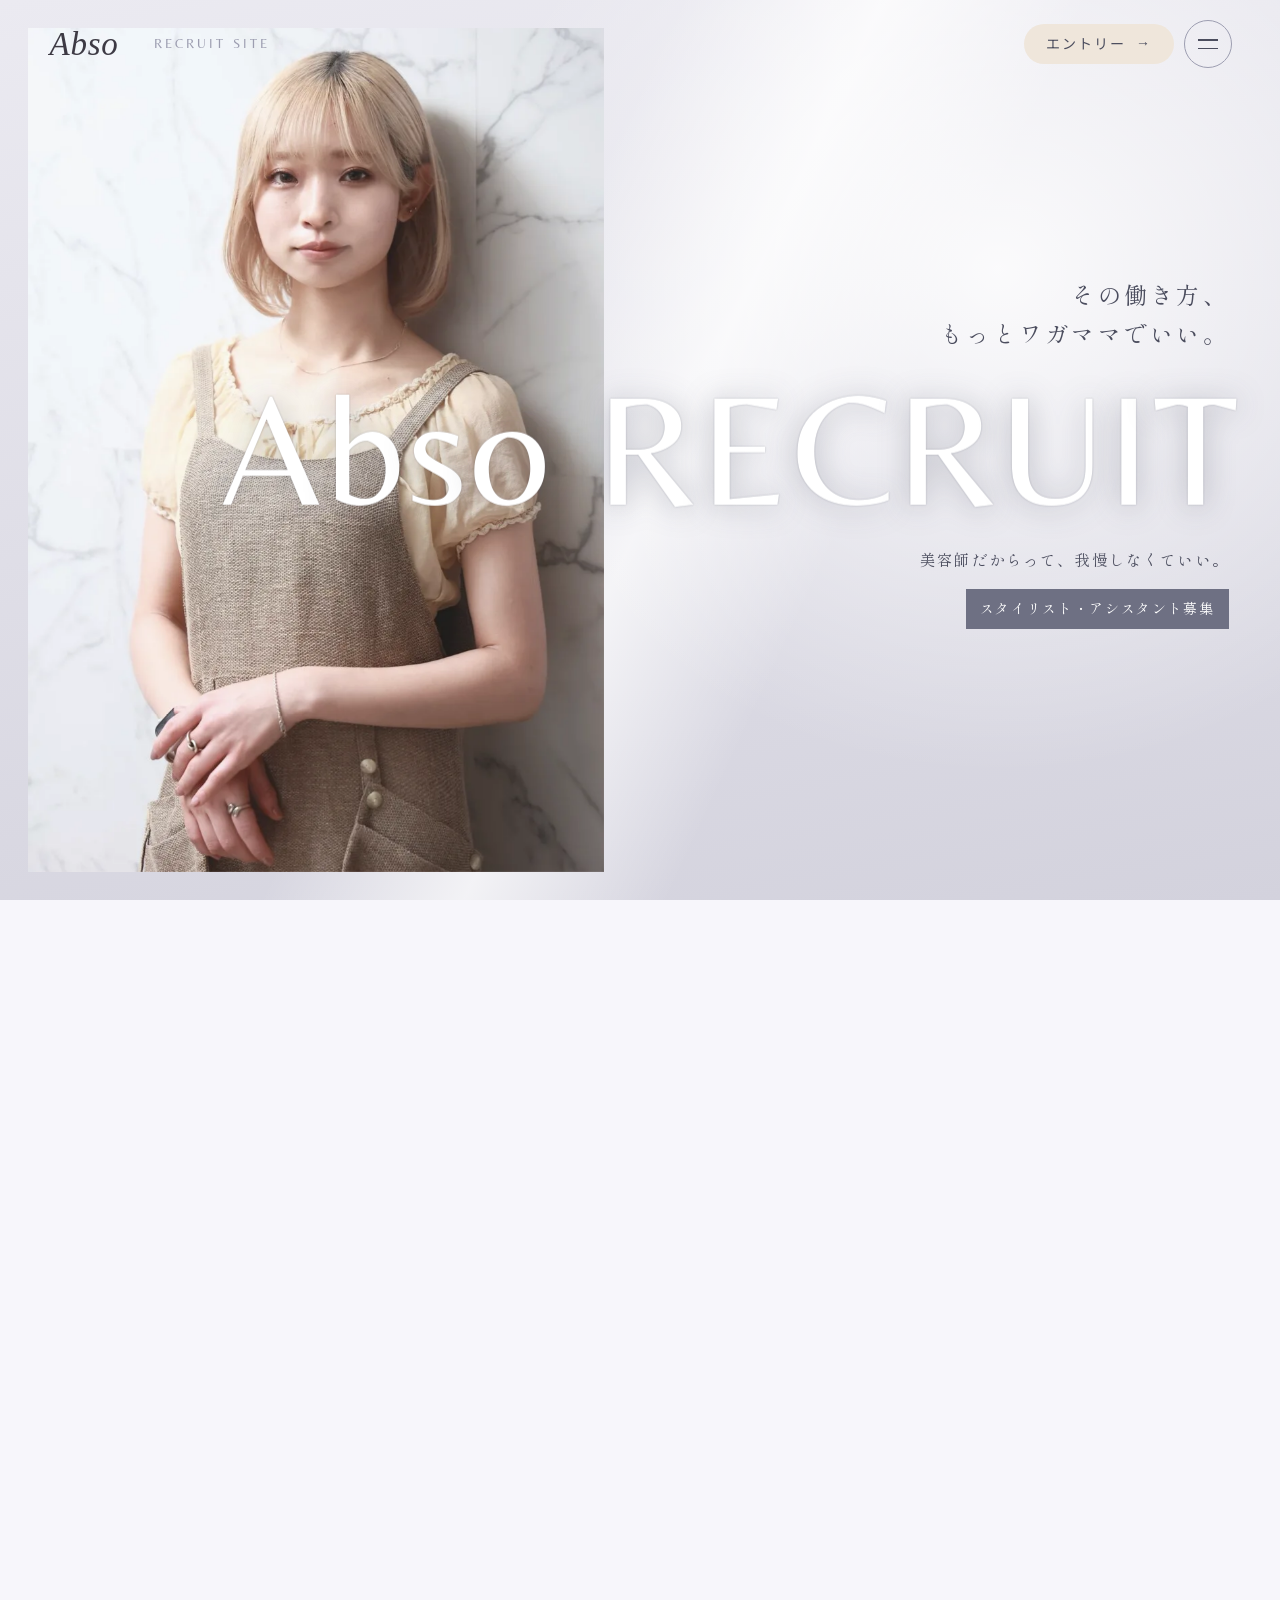
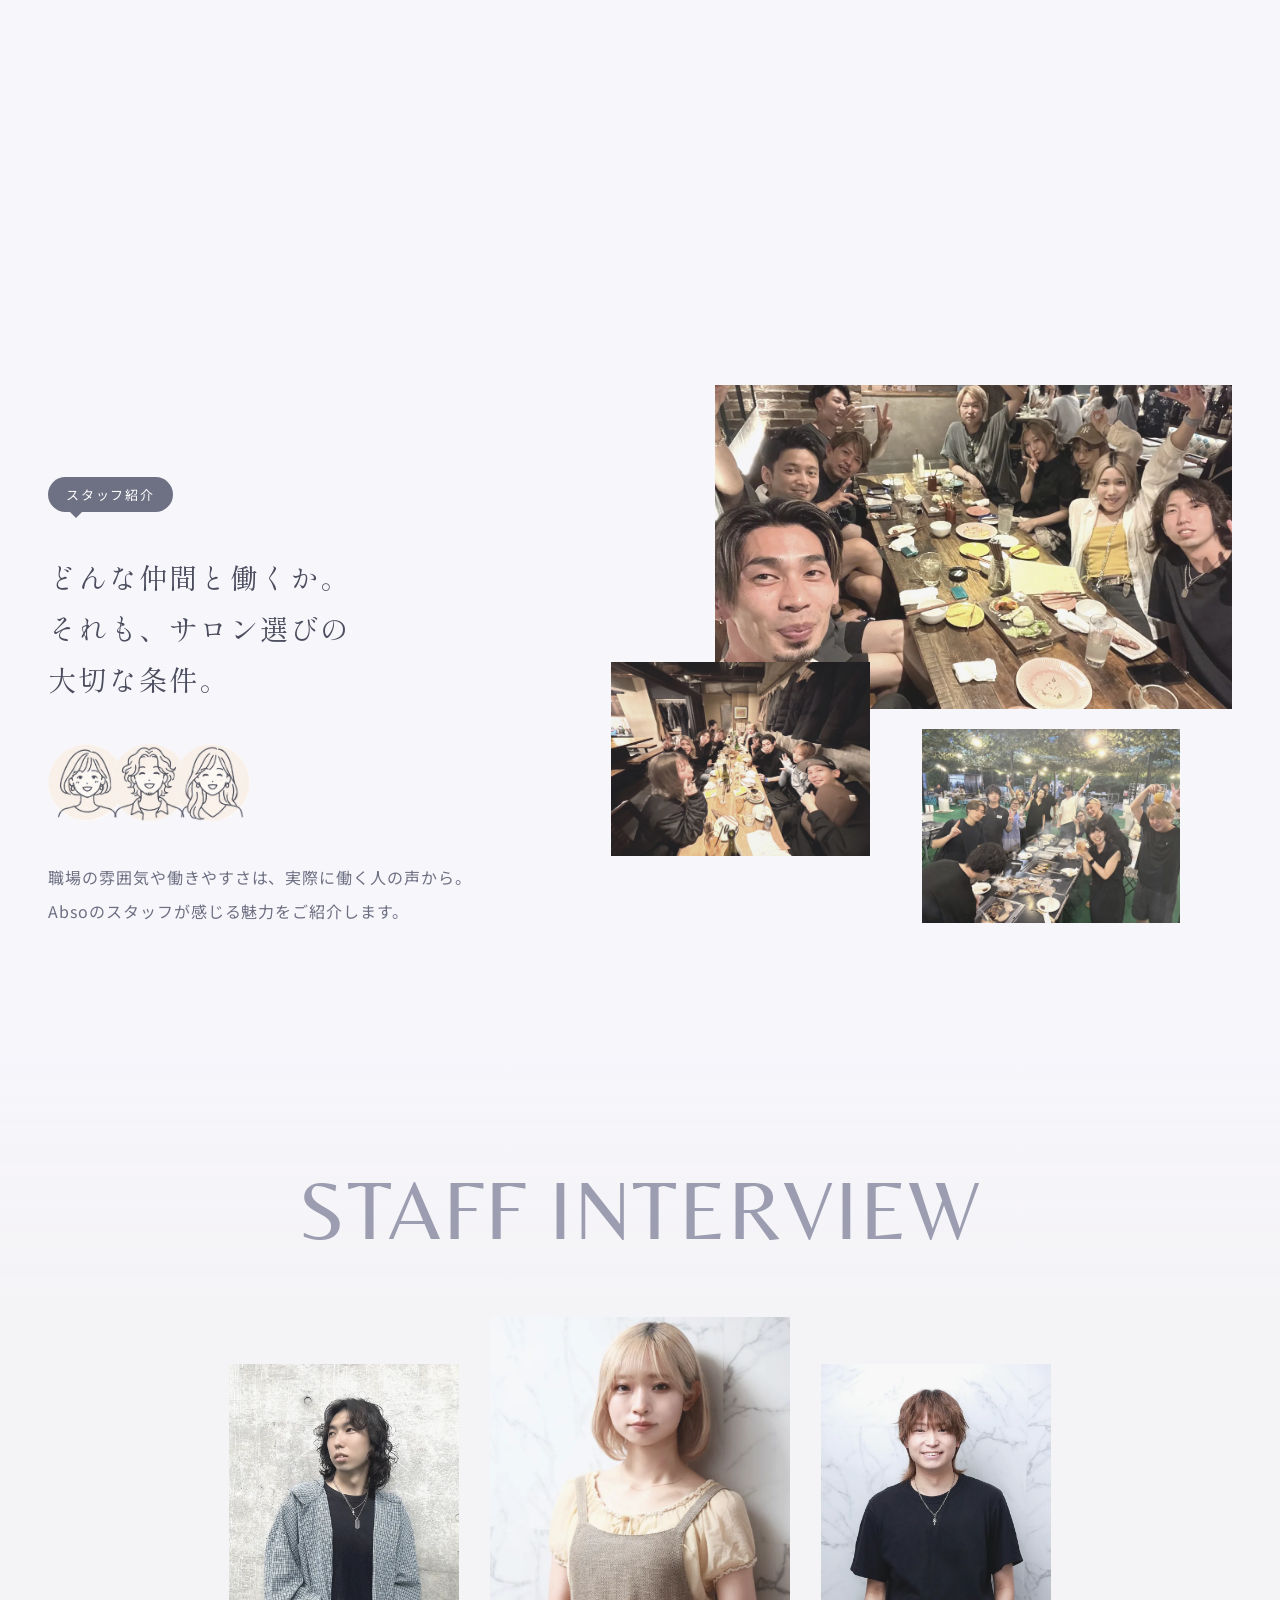
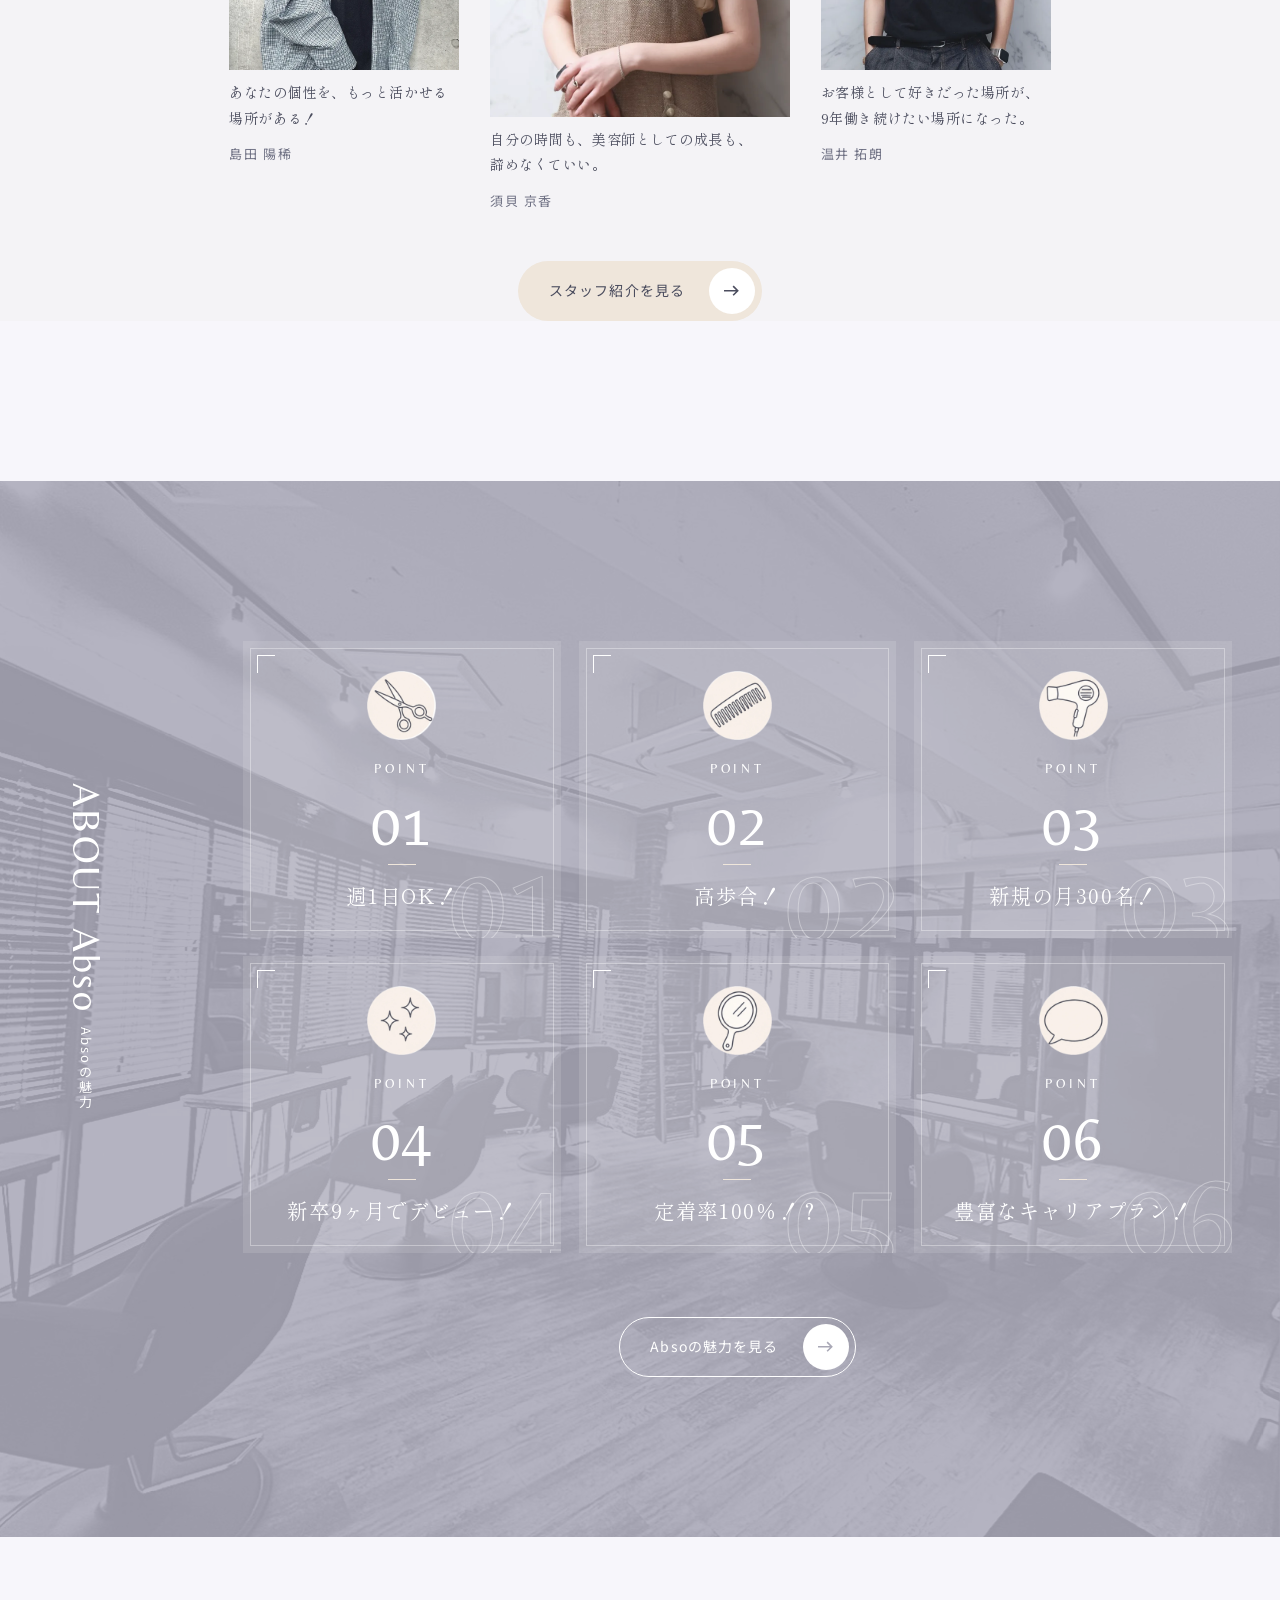
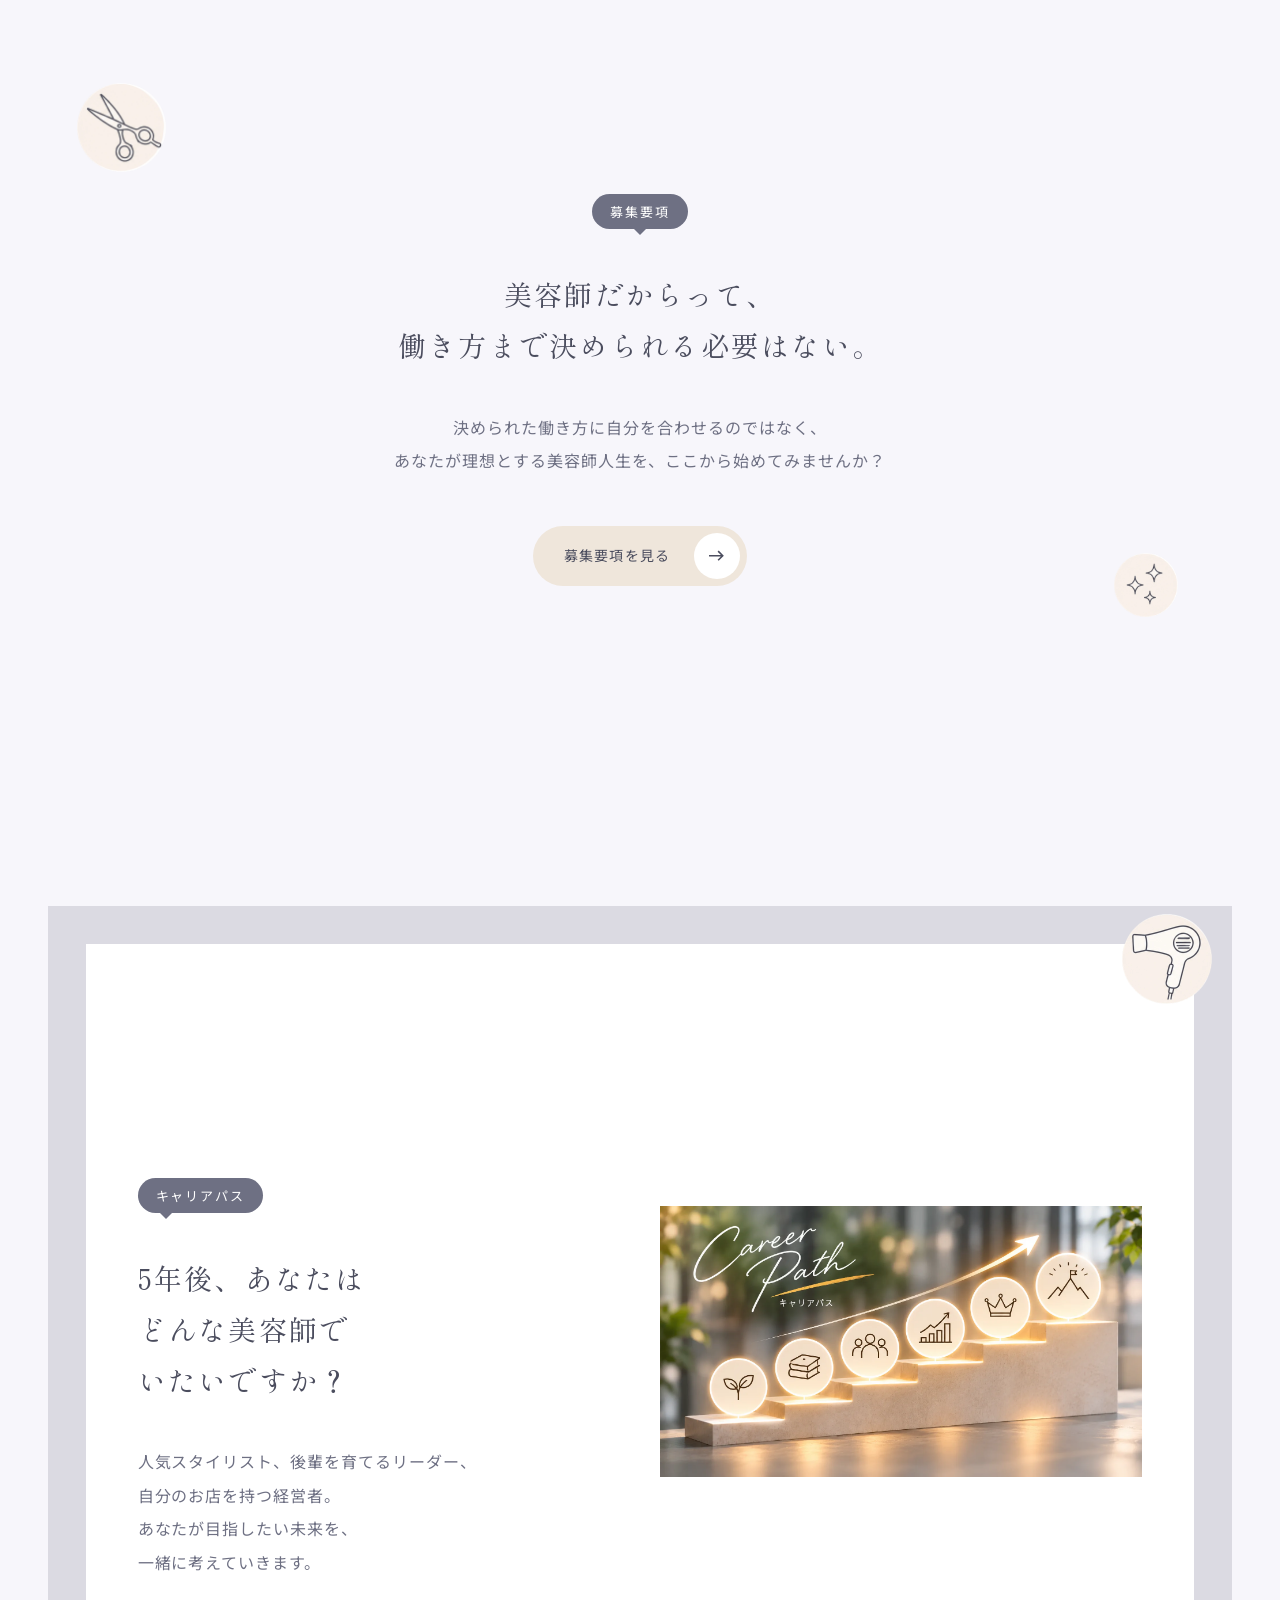
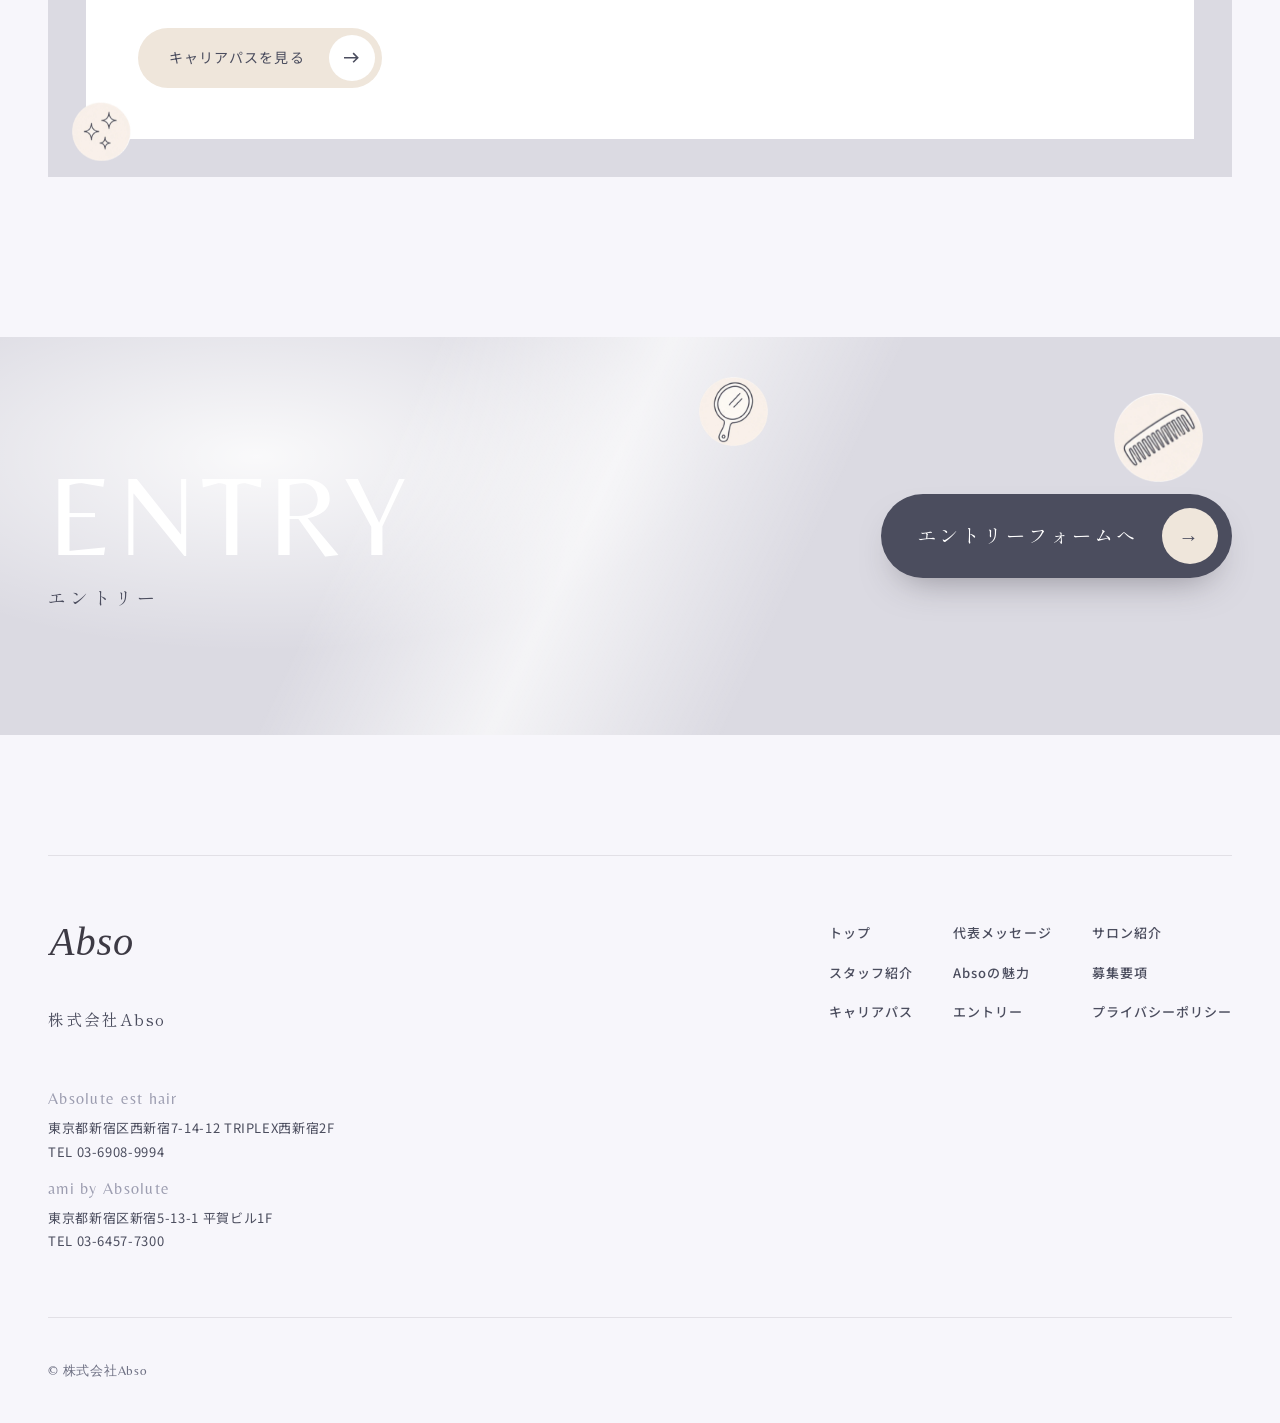
==== commit 7447d1b7: "直し6点（英字・メッセージの位置・魅力・イラスト・エントリー）" ====
--- a/index.html
+++ b/index.html
@@ -12,27 +12,27 @@
 <meta property="og:title" content="株式会社Abso 採用サイト｜新宿の美容室 Absolute est hair・ami by Absolute">
 <meta property="og:description" content="〔会社の説明を1〜2文で。シートの会社紹介から〕">
 <meta property="og:url" content="https://example-hp.pages.dev/">
-<meta property="og:image" content="https://example-hp.pages.dev/assets/ogp.jpg?v=20261122a">
+<meta property="og:image" content="https://example-hp.pages.dev/assets/ogp.jpg?v=20261122b">
 <meta property="og:image:width" content="1200">
 <meta property="og:image:height" content="630">
 <meta name="twitter:card" content="summary_large_image">
-<meta name="twitter:image" content="https://example-hp.pages.dev/assets/ogp.jpg?v=20261122a">
+<meta name="twitter:image" content="https://example-hp.pages.dev/assets/ogp.jpg?v=20261122b">
 <link rel="preconnect" href="https://fonts.googleapis.com">
 <link rel="preconnect" href="https://fonts.gstatic.com" crossorigin>
 <link href="https://fonts.googleapis.com/css2?family=Belleza&family=Noto+Sans+JP:wght@400;500&family=Shippori+Mincho:wght@400;500&display=swap" rel="stylesheet">
-<link rel="icon" href="assets/favicon.ico?v=20261122212334" sizes="any">
-<link rel="icon" href="assets/favicon-32.png?v=20261122212334" type="image/png" sizes="32x32">
-<link rel="apple-touch-icon" href="assets/apple-touch-icon.png?v=20261122212334">
-<link rel="stylesheet" href="tokens.css?v=20261122212334">
-<link rel="stylesheet" href="base.css?v=20261122212334">
-<link rel="stylesheet" href="style.css?v=20261122212334">
+<link rel="icon" href="assets/favicon.ico?v=20261122214132" sizes="any">
+<link rel="icon" href="assets/favicon-32.png?v=20261122214132" type="image/png" sizes="32x32">
+<link rel="apple-touch-icon" href="assets/apple-touch-icon.png?v=20261122214132">
+<link rel="stylesheet" href="tokens.css?v=20261122214132">
+<link rel="stylesheet" href="base.css?v=20261122214132">
+<link rel="stylesheet" href="style.css?v=20261122214132">
 </head>
 <body>
 
 <header class="header header--burger">
   <a class="logo" href="./" aria-label="株式会社Abso 採用サイト トップへ">
-    <img class="logo__w" src="assets/logo_w.svg?v=20261122212334" alt="" width="120" height="48">
-    <img class="logo__c" src="assets/logo.svg?v=20261122212334" alt="" width="120" height="48">
+    <img class="logo__w" src="assets/logo_w.svg?v=20261122214132" alt="" width="120" height="48">
+    <img class="logo__c" src="assets/logo.svg?v=20261122214132" alt="" width="120" height="48">
   </a>
   <span class="header__tag" aria-hidden="true">RECRUIT SITE</span>
   <div class="header__acts">
@@ -59,7 +59,7 @@
     <section class="fv" id="top">
     <div class="fv__stage">
       <div class="fv__light" aria-hidden="true"></div>
-      <div class="fv__photo"><img src="assets/fv-person.webp?v=20261122212334" alt="Absoのスタイリスト" width="853" height="1280"></div>
+      <div class="fv__photo"><img src="assets/fv-person.webp?v=20261122214132" alt="Absoのスタイリスト" width="853" height="1280"></div>
       <div class="fv__body" data-on-photo>
         <p class="fv__en" aria-hidden="true"><span class="fv__en-l">Abso</span> <span class="fv__en-l">RECRUIT</span></p>
         <h1 class="fv__catch"><span class="fv__line">その働き方、</span><span class="fv__line">もっとワガママでいい。</span></h1>
@@ -71,7 +71,7 @@
         <h2 class="fv__ttl">美容師の働き方に、<br>もっと自由が<wbr>あっていい。</h2>
         <p class="fv__txt">あなたは今、<wbr>自分らしく<wbr>美容師を<wbr>楽しめていますか？</p>
         <div class="fv__rep">
-          <span class="fv__rep-img"><img src="assets/rep.webp?v=20261122212334" alt="代表 山口 慎矢" width="763" height="1215"></span>
+          <span class="fv__rep-img"><img src="assets/rep.webp?v=20261122214132" alt="代表 山口 慎矢" width="763" height="1215"></span>
           <p class="fv__rep-name"><span>代表取締役</span>山口 慎矢</p>
         </div>
         <a class="btn btn--soft" href="message/" data-todo>代表メッセージを見る<span class="btn__arw"><svg viewBox="0 0 14 10" aria-hidden="true"><path d="M0 5h12M8 1l4 4-4 4" fill="none" stroke="currentColor" stroke-width="1.4"/></svg></span></a>
@@ -82,7 +82,7 @@
         <p class="fv__txt">自分らしく働くために<wbr>選びたい、<wbr>居心地の良いサロン。<wbr>あなたの新しい美容師人生が、<wbr>ここから<wbr>始まるかもしれません。</p>
         <a class="plaque" href="salon/">
           <span class="plaque__txt"><span class="plaque__ttl">サロン紹介</span><span class="plaque__view" aria-hidden="true">VIEW<svg viewBox="0 0 60 10"><path d="M0 5h58M53 1l5 4-5 4" fill="none" stroke="currentColor" stroke-width="1"/></svg></span></span>
-          <span class="plaque__img"><img src="assets/salon-shampoo.webp?v=20261122212334" alt="" width="1300" height="987" loading="lazy"></span>
+          <span class="plaque__img"><img src="assets/salon-shampoo.webp?v=20261122214132" alt="" width="1300" height="987" loading="lazy"></span>
         </a>
         <ul class="fv__shops"><li>Absolute est hair<span>西新宿</span></li><li>ami by Absolute<span>新宿</span></li></ul>
       </div>
@@ -97,45 +97,47 @@
           <p class="ttl2__ja">スタッフ紹介</p>
         </div>
         <h2 class="head rv">どんな仲間と<wbr>働くか。<br>それも、<wbr>サロン選びの<wbr>大切な条件。</h2>
+        <p class="avs rv" aria-hidden="true"><img src="assets/av-bob.webp?v=20261122214132" alt="" width="360" height="350" loading="lazy"><img src="assets/av-perm.webp?v=20261122214132" alt="" width="360" height="344" loading="lazy"><img src="assets/av-long.webp?v=20261122214132" alt="" width="360" height="349" loading="lazy"></p>
         <p class="body rv">職場の雰囲気や<wbr>働きやすさは、<wbr>実際に働く人の声から。<wbr>Absoのスタッフが<wbr>感じる魅力を<wbr>ご紹介します。</p>
       </div>
       <div class="collage">
-        <div class="collage__a rv"><img src="assets/staff-party.webp?v=20261122212334" alt="Absoのスタッフの食事会" width="1441" height="829" loading="lazy"></div>
-        <div class="collage__b rv"><img src="assets/staff-bbq.webp?v=20261122212334" alt="社内イベントのBBQ" width="1200" height="900" loading="lazy"></div>
-        <div class="collage__c rv"><img src="assets/staff-izakaya.webp?v=20261122212334" alt="スタッフの集合写真" width="1200" height="899" loading="lazy"></div>
+        <div class="collage__a rv"><img src="assets/staff-party.webp?v=20261122214132" alt="Absoのスタッフの食事会" width="1441" height="829" loading="lazy"></div>
+        <div class="collage__b rv"><img src="assets/staff-bbq.webp?v=20261122214132" alt="社内イベントのBBQ" width="1200" height="900" loading="lazy"></div>
+        <div class="collage__c rv"><img src="assets/staff-izakaya.webp?v=20261122214132" alt="スタッフの集合写真" width="1200" height="899" loading="lazy"></div>
       </div>
     </div>
     <div class="interview">
       <p class="interview__en" aria-hidden="true">STAFF INTERVIEW</p>
       <ul class="faces">
-        <li class="face rv"><a href="staff/"><span class="face__img"><img src="assets/st-shimada.webp?v=20261122212334" alt="" width="800" height="1075" loading="lazy"></span><span class="face__catch">あなたの個性を、<wbr>もっと活かせる<wbr>場所がある！</span><span class="face__name">島田 陽稀</span></a></li>
-        <li class="face face--main rv"><a href="staff/"><span class="face__img"><img src="assets/st-sugai.webp?v=20261122212334" alt="" width="800" height="1200" loading="lazy"></span><span class="face__catch">自分の時間も、<wbr>美容師としての成長も、<wbr>諦めなくていい。</span><span class="face__name">須貝 京香</span></a></li>
-        <li class="face rv"><a href="staff/"><span class="face__img"><img src="assets/st-nukui.webp?v=20261122212334" alt="" width="800" height="1200" loading="lazy"></span><span class="face__catch">お客様として<wbr>好きだった場所が、<wbr>9年働き続けたい<wbr>場所になった。</span><span class="face__name">温井 拓朗</span></a></li>
+        <li class="face rv"><a href="staff/"><span class="face__img"><img src="assets/st-shimada.webp?v=20261122214132" alt="" width="800" height="1075" loading="lazy"></span><span class="face__catch">あなたの個性を、<wbr>もっと活かせる<wbr>場所がある！</span><span class="face__name">島田 陽稀</span></a></li>
+        <li class="face face--main rv"><a href="staff/"><span class="face__img"><img src="assets/st-sugai.webp?v=20261122214132" alt="" width="800" height="1200" loading="lazy"></span><span class="face__catch">自分の時間も、<wbr>美容師としての成長も、<wbr>諦めなくていい。</span><span class="face__name">須貝 京香</span></a></li>
+        <li class="face rv"><a href="staff/"><span class="face__img"><img src="assets/st-nukui.webp?v=20261122214132" alt="" width="800" height="1200" loading="lazy"></span><span class="face__catch">お客様として<wbr>好きだった場所が、<wbr>9年働き続けたい<wbr>場所になった。</span><span class="face__name">温井 拓朗</span></a></li>
       </ul>
       <p class="sec__more sec__more--c"><a class="btn btn--soft" href="staff/" data-todo>スタッフ紹介を見る<span class="btn__arw"><svg viewBox="0 0 14 10" aria-hidden="true"><path d="M0 5h12M8 1l4 4-4 4" fill="none" stroke="currentColor" stroke-width="1.4"/></svg></span></a></p>
     </div>
   </section>
 
     <section class="appeal" id="appeal">
-    <div class="appeal__bg" aria-hidden="true"><img src="assets/fv-salon.webp?v=20261122212334" alt="" width="1538" height="1063" loading="lazy"></div>
+    <div class="appeal__bg" aria-hidden="true"><img src="assets/fv-salon.webp?v=20261122214132" alt="" width="1538" height="1063" loading="lazy"></div>
     <div class="wrap appeal__in" data-on-photo>
       <div class="appeal__head">
         <p class="appeal__en" aria-hidden="true">ABOUT Abso</p>
         <h2 class="appeal__ja">Absoの魅力</h2>
       </div>
       <ol class="points">
-        <li class="point rv"><span class="point__no" aria-hidden="true">01</span><span class="point__t">週1日OK！</span></li>
-        <li class="point rv"><span class="point__no" aria-hidden="true">02</span><span class="point__t">高歩合！</span></li>
-        <li class="point rv"><span class="point__no" aria-hidden="true">03</span><span class="point__t">新規の<wbr>月300名！</span></li>
-        <li class="point rv"><span class="point__no" aria-hidden="true">04</span><span class="point__t">新卒9ヶ月で<wbr>デビュー！</span></li>
-        <li class="point rv"><span class="point__no" aria-hidden="true">05</span><span class="point__t">定着率<wbr>100％！？</span></li>
-        <li class="point rv"><span class="point__no" aria-hidden="true">06</span><span class="point__t">豊富な<wbr>キャリアプラン！</span></li>
+        <li class="point rv" data-no="01"><img class="point__ic" src="assets/il-scissors.webp?v=20261122214132" alt="" width="360" height="360" loading="lazy" aria-hidden="true"><span class="point__lbl" aria-hidden="true">POINT</span><span class="point__no" aria-hidden="true">01</span><span class="point__t">週1日OK！</span></li>
+        <li class="point rv" data-no="02"><img class="point__ic" src="assets/il-comb.webp?v=20261122214132" alt="" width="360" height="360" loading="lazy" aria-hidden="true"><span class="point__lbl" aria-hidden="true">POINT</span><span class="point__no" aria-hidden="true">02</span><span class="point__t">高歩合！</span></li>
+        <li class="point rv" data-no="03"><img class="point__ic" src="assets/il-dryer.webp?v=20261122214132" alt="" width="360" height="360" loading="lazy" aria-hidden="true"><span class="point__lbl" aria-hidden="true">POINT</span><span class="point__no" aria-hidden="true">03</span><span class="point__t">新規の<wbr>月300名！</span></li>
+        <li class="point rv" data-no="04"><img class="point__ic" src="assets/il-sparkle.webp?v=20261122214132" alt="" width="360" height="360" loading="lazy" aria-hidden="true"><span class="point__lbl" aria-hidden="true">POINT</span><span class="point__no" aria-hidden="true">04</span><span class="point__t">新卒9ヶ月で<wbr>デビュー！</span></li>
+        <li class="point rv" data-no="05"><img class="point__ic" src="assets/il-mirror.webp?v=20261122214132" alt="" width="360" height="360" loading="lazy" aria-hidden="true"><span class="point__lbl" aria-hidden="true">POINT</span><span class="point__no" aria-hidden="true">05</span><span class="point__t">定着率<wbr>100％！？</span></li>
+        <li class="point rv" data-no="06"><img class="point__ic" src="assets/il-bubble.webp?v=20261122214132" alt="" width="360" height="360" loading="lazy" aria-hidden="true"><span class="point__lbl" aria-hidden="true">POINT</span><span class="point__no" aria-hidden="true">06</span><span class="point__t">豊富な<wbr>キャリアプラン！</span></li>
       </ol>
       <p class="appeal__more"><a class="btn btn--line" href="appeal/" data-todo>Absoの魅力を見る<span class="btn__arw"><svg viewBox="0 0 14 10" aria-hidden="true"><path d="M0 5h12M8 1l4 4-4 4" fill="none" stroke="currentColor" stroke-width="1.4"/></svg></span></a></p>
     </div>
   </section>
 
     <section class="sec req" id="requirements">
+    <img class="deco deco--a" src="assets/il-scissors.webp?v=20261122214132" alt="" width="360" height="360" loading="lazy" aria-hidden="true"><img class="deco deco--b" src="assets/il-sparkle.webp?v=20261122214132" alt="" width="360" height="360" loading="lazy" aria-hidden="true">
     <div class="wrap req__in">
       <div class="ttl2 ttl2--c">
         <p class="ttl2__en" aria-hidden="true"><span class="mask"><span>REQUIREMENTS</span></span></p>
@@ -150,7 +152,7 @@
     <section class="sec career" id="career">
     <div class="wrap">
       <div class="frame">
-        <div class="frame__card career__in">
+        <div class="frame__card career__in"><img class="deco deco--c" src="assets/il-dryer.webp?v=20261122214132" alt="" width="360" height="360" loading="lazy" aria-hidden="true"><img class="deco deco--d" src="assets/il-sparkle.webp?v=20261122214132" alt="" width="360" height="360" loading="lazy" aria-hidden="true">
           <div class="career__txt">
             <div class="ttl2">
               <p class="ttl2__en" aria-hidden="true"><span class="mask"><span>CAREER</span></span><span class="mask"><span>PATH</span></span></p>
@@ -160,7 +162,7 @@
             <p class="body rv">人気スタイリスト、<wbr>後輩を育てるリーダー、<wbr>自分のお店を持つ経営者。<wbr>あなたが目指したい未来を、<wbr>一緒に考えていきます。</p>
             <p class="sec__more"><a class="btn btn--soft" href="career/" data-todo>キャリアパスを見る<span class="btn__arw"><svg viewBox="0 0 14 10" aria-hidden="true"><path d="M0 5h12M8 1l4 4-4 4" fill="none" stroke="currentColor" stroke-width="1.4"/></svg></span></a></p>
           </div>
-          <div class="career__img rv"><img src="assets/career.webp?v=20261122212334" alt="キャリアパスのイメージ（階段）" width="1671" height="941" loading="lazy"></div>
+          <div class="career__img rv"><img src="assets/career.webp?v=20261122214132" alt="キャリアパスのイメージ（階段）" width="1671" height="941" loading="lazy"></div>
         </div>
       </div>
     </div>
@@ -168,6 +170,7 @@
 
     <section class="entry" id="entry">
     <div class="entry__light" aria-hidden="true"></div>
+    <img class="deco deco--e" src="assets/il-comb.webp?v=20261122214132" alt="" width="360" height="360" loading="lazy" aria-hidden="true"><img class="deco deco--f" src="assets/il-mirror.webp?v=20261122214132" alt="" width="360" height="360" loading="lazy" aria-hidden="true">
     <div class="wrap entry__in">
       <div class="entry__head">
         <p class="entry__en" aria-hidden="true">ENTRY</p>
@@ -182,7 +185,7 @@
 <footer class="footer">
   <div class="wrap footer__top">
     <div class="footer__co">
-      <a class="footer__logo" href="./" aria-label="株式会社Abso 採用サイト トップへ"><img src="assets/logo.svg?v=20261122212334" alt="" width="120" height="48" loading="lazy"></a>
+      <a class="footer__logo" href="./" aria-label="株式会社Abso 採用サイト トップへ"><img src="assets/logo.svg?v=20261122214132" alt="" width="120" height="48" loading="lazy"></a>
       <p class="footer__name">株式会社Abso</p>
       <dl class="footer__info">
         <dt>Absolute est hair</dt><dd>東京都新宿区西新宿7-14-12 <span class="nb">TRIPLEX西新宿2F</span><br><a class="nb" href="tel:0369089994">TEL 03-6908-9994</a></dd>
@@ -204,6 +207,6 @@
   <p class="wrap footer__copy">© 株式会社Abso</p>
 </footer>
 
-<script src="site.js?v=20261122212334"></script>
+<script src="site.js?v=20261122214132"></script>
 </body>
 </html>
--- a/tokens.css
+++ b/tokens.css
@@ -67,6 +67,9 @@
   --c-cream-0: rgba(251, 248, 243, 0);
   --c-cream-35: rgba(251, 248, 243, 0.35);
   --c-cream-90: rgba(251, 248, 243, 0.9);
+  --c-white-12: rgba(255, 255, 255, 0.12);
+  --c-white-20: rgba(255, 255, 255, 0.2);
+  --c-en-shadow: rgba(75, 77, 94, 0.35);
   --c-white-35: rgba(255, 255, 255, 0.35);
   --c-white-70: rgba(255, 255, 255, 0.7);
   --c-white-86: rgba(255, 255, 255, 0.86);
--- a/style.css
+++ b/style.css
@@ -28,27 +28,31 @@
 .fv__photo { position: absolute; z-index: 1; left: clamp(16px, 2.2vw, 40px); top: clamp(16px, 2.2vw, 40px); bottom: clamp(16px, 2.2vw, 40px); width: min(45vw, calc((100svh - 80px) * 0.785)); overflow: hidden; background: var(--c-ph-1); }
 .fv__photo img { width: 100%; height: 100%; object-fit: cover; object-position: 50% 30%; animation: fv-in 1.6s var(--ease) 0.2s both; }
 @keyframes fv-in { from { opacity: 0; transform: scale(1.04); } to { opacity: 1; transform: none; } }
-.fv__body { position: absolute; z-index: 2; inset: 0; pointer-events: none; opacity: calc(1 - var(--p1, 0)); }
-.fv__en { position: absolute; left: clamp(40px, 10vw, 150px); right: clamp(24px, 4vw, 72px); top: 50%; transform: translateY(-50%); font-family: var(--ff-en); font-weight: 400; font-size: clamp(56px, 8.2vw, 132px); line-height: 1; letter-spacing: 0.04em; color: var(--c-base); text-align: right; white-space: nowrap; }
-.fv__catch { position: absolute; right: clamp(24px, 4vw, 72px); top: calc(50% - clamp(56px, 8.2vw, 132px) / 2 - 92px); text-align: right; font-family: var(--ff-min); font-weight: 400; font-size: clamp(18px, 1.6vw, 26px); line-height: 1.7; letter-spacing: 0.14em; color: var(--c-ink); }
+.fv__body { position: absolute; z-index: 2; inset: 0; pointer-events: none; }
+.fv__catch, .fv__lead, .fv__badge { opacity: calc(1 - var(--p1, 0) * 1.6); }
+.fv__en { position: absolute; right: clamp(20px, 3vw, 56px); top: 50%; transform: translateY(-50%); font-family: var(--ff-en); font-weight: 400; font-size: clamp(72px, 12.4vw, 210px); line-height: 1; letter-spacing: 0.02em; color: var(--c-base); text-align: right; white-space: nowrap; text-shadow: 0 2px 30px var(--c-en-shadow), 0 0 2px var(--c-en-shadow); }
+.fv__ec { display: inline-block; opacity: var(--o, 1); filter: blur(calc((1 - var(--o, 1)) * 8px)); transform: translateY(calc((1 - var(--o, 1)) * -10px)); }
+.fv__ec > span { display: inline-block; animation: fv-ch 1.3s var(--ease) both; animation-delay: calc(0.4s + var(--c) * 0.08s); }
+.fv.is-rest .fv__ec { filter: none; }
+.fv__catch { position: absolute; right: clamp(24px, 4vw, 72px); top: calc(50% - clamp(72px, 12.4vw, 210px) / 2 - 96px); text-align: right; font-family: var(--ff-min); font-weight: 400; font-size: clamp(20px, 1.8vw, 30px); line-height: 1.7; letter-spacing: 0.14em; color: var(--c-ink); }
 .fv__line { display: block; white-space: nowrap; }
-.fv__lead { position: absolute; right: clamp(24px, 4vw, 72px); top: calc(50% + clamp(56px, 8.2vw, 132px) / 2 + 20px); font-family: var(--ff-min); font-size: clamp(14px, 1.1vw, 17px); letter-spacing: 0.14em; color: var(--c-ink-soft); }
-.fv__badge { position: absolute; right: clamp(24px, 4vw, 72px); top: calc(50% + clamp(56px, 8.2vw, 132px) / 2 + 60px); padding: 6px 14px; background: var(--c-ink-soft); color: var(--c-base); font-family: var(--ff-min); font-size: var(--fs-label); letter-spacing: 0.12em; }
+.fv__lead { position: absolute; right: clamp(24px, 4vw, 72px); top: calc(50% + clamp(72px, 12.4vw, 210px) / 2 + 16px); font-family: var(--ff-min); font-size: clamp(15px, 1.2vw, 19px); letter-spacing: 0.14em; color: var(--c-ink); }
+.fv__badge { position: absolute; right: clamp(24px, 4vw, 72px); top: calc(50% + clamp(72px, 12.4vw, 210px) / 2 + 60px); padding: 6px 14px; background: var(--c-ink-soft); color: var(--c-base); font-family: var(--ff-min); font-size: var(--fs-label); letter-spacing: 0.12em; }
 
 .fv__ch { display: inline-block; animation: fv-ch 1.2s var(--ease) both; animation-delay: calc(0.6s + var(--c) * 0.04s); }
 @keyframes fv-ch { from { opacity: 0; filter: blur(6px); } to { opacity: 1; filter: blur(0); } }
 .fv__lead, .fv__badge { animation: fv-up 1.2s var(--ease) 1.4s both; }
-@keyframes fv-up { from { opacity: 0; transform: translateY(10px); } to { opacity: 1; transform: none; } }
-
-.fv__msg, .fv__salon { position: absolute; z-index: 3; top: 50%; right: clamp(24px, 5vw, 96px); width: min(40vw, 520px); display: grid; gap: var(--sp-p); justify-items: start; color: var(--c-ink); pointer-events: none; }
+@keyframes fv-up { from { clip-path: inset(0 100% 0 0); } to { clip-path: inset(0 0 0 0); } }
+
+.fv__msg, .fv__salon { position: absolute; z-index: 3; top: 50%; left: calc(clamp(16px, 2.2vw, 40px) + min(45vw, calc((100svh - 80px) * 0.785)) + clamp(32px, 6vw, 110px)); right: clamp(24px, 4vw, 80px); max-width: 680px; display: grid; gap: var(--sp-p); justify-items: start; color: var(--c-ink); pointer-events: none; }
 .fv__msg { opacity: calc(var(--p2, 0) - var(--p3, 0)); transform: translateY(calc(-50% + (1 - var(--p2, 0)) * 24px)); filter: blur(calc((1 - var(--p2, 0) + var(--p3, 0)) * 4px)); }
 .fv__salon { opacity: var(--p4, 0); transform: translateY(calc(-50% + (1 - var(--p4, 0)) * 24px)); }
 .fv.is-msg .fv__msg, .fv.is-salon .fv__salon { pointer-events: auto; }
 
 .fv.is-msg-still .fv__msg { filter: none; }
-.fv__lbl { font-family: var(--ff-en); font-size: clamp(15px, 1.2vw, 18px); letter-spacing: 0.24em; color: var(--c-en); }
-.fv__ttl { font-family: var(--ff-min); font-weight: 400; font-size: clamp(22px, 2.6vw, 40px); line-height: 1.7; letter-spacing: 0.08em; }
-.fv__txt { font-size: var(--fs-body); line-height: 2.1; letter-spacing: 0.06em; color: var(--c-ink-soft); }
+.fv__lbl { font-family: var(--ff-en); font-size: clamp(18px, 1.6vw, 26px); letter-spacing: 0.24em; color: var(--c-en); }
+.fv__ttl { font-family: var(--ff-min); font-weight: 400; font-size: clamp(26px, 3.1vw, 50px); line-height: 1.65; letter-spacing: 0.08em; }
+.fv__txt { font-size: clamp(16px, 1.25vw, 19px); line-height: 2.1; letter-spacing: 0.06em; color: var(--c-ink-soft); }
 .fv__rep { display: flex; gap: 16px; align-items: end; margin-top: 8px; }
 .fv__rep-img { display: block; width: clamp(88px, 8vw, 128px); aspect-ratio: 4 / 5; overflow: hidden; }
 .fv__rep-img img { width: 100%; height: 100%; object-fit: cover; object-position: 50% 22%; }
@@ -71,32 +75,47 @@
 
 @media (max-width: 767px) {
   .fv__photo { left: 12px; right: 12px; top: 12px; bottom: auto; width: auto; height: 64svh; }
-  .fv__en { left: 20px; right: 20px; top: calc(12px + 64svh - 1.9em); transform: none; font-size: 15vw; line-height: 0.95; text-align: center; white-space: normal; }
+  .fv__en { left: 12px; right: 12px; top: calc(12px + 64svh - 1.75em); transform: none; font-size: 19vw; line-height: 0.92; text-align: center; white-space: normal; }
   .fv__en-l { display: block; }
-  .fv__catch { left: 20px; right: 20px; top: calc(12px + 64svh + 24px); text-align: left; font-size: 19px; letter-spacing: 0.1em; }
-  .fv__lead { left: 20px; right: auto; top: calc(12px + 64svh + 100px); font-size: 14px; }
-  .fv__badge { left: 20px; right: auto; top: calc(12px + 64svh + 136px); }
-  .fv__msg, .fv__salon { left: 20px; right: 20px; width: auto; top: auto; bottom: 28px; padding: 22px 20px; background: var(--c-white-94); }
+  .fv__catch { left: 20px; right: 20px; top: calc(12px + 64svh + 28px); text-align: left; font-size: 20px; letter-spacing: 0.1em; }
+  .fv__lead { left: 20px; right: auto; top: calc(12px + 64svh + 106px); font-size: 15px; }
+  .fv__badge { left: 20px; right: auto; top: calc(12px + 64svh + 144px); }
+  .fv__msg, .fv__salon { left: 20px; right: 20px; max-width: none; top: auto; bottom: 28px; padding: 22px 20px; background: var(--c-white-94); }
   .fv__msg { transform: translateY(calc((1 - var(--p2, 0)) * 24px)); }
   .fv__salon { transform: translateY(calc((1 - var(--p4, 0)) * 24px)); }
-  .fv__ttl { font-size: 22px; }
-  .fv__txt { font-size: 14px; line-height: 1.95; }
+  .fv__ttl { font-size: 23px; }
+  .fv__txt { font-size: 15px; line-height: 1.95; }
   .fv__rep-img { width: 72px; }
   .plaque { min-height: 100px; }
   .plaque__txt { padding: 18px 20px; }
 }
-@media (prefers-reduced-motion: reduce) { .fv__ch, .fv__lead, .fv__badge, .fv__photo img { animation: none; } }
+@media (prefers-reduced-motion: reduce) { .fv__ec > span, .fv__ch, .fv__lead, .fv__badge, .fv__photo img { animation: none; } }
 
 .ttl2 { display: grid; gap: 12px; justify-items: start; }
 .ttl2--c { justify-items: center; text-align: center; }
 .ttl2__en { display: flex; flex-wrap: wrap; gap: 0 0.28em; max-width: 100%; font-family: var(--ff-en); font-weight: 400; font-size: clamp(44px, 7vw, 104px); line-height: 0.95; letter-spacing: 0.02em; color: var(--c-en); }
-.ttl2__ja { padding: 3px 12px; background: var(--c-ink-soft); color: var(--c-base); font-size: var(--fs-small); letter-spacing: 0.14em; }
+.ttl2__ja { position: relative; padding: 5px 18px; border-radius: 999px; background: var(--c-ink-soft); color: var(--c-base); font-size: var(--fs-small); letter-spacing: 0.14em; }
+.ttl2__ja::after { content: ""; position: absolute; left: 22px; bottom: -6px; border: 6px solid transparent; border-bottom: 0; border-top-color: var(--c-ink-soft); }
+.ttl2--c .ttl2__ja::after { left: calc(50% - 6px); }
 .head { font-family: var(--ff-min); font-weight: 400; font-size: clamp(21px, 2.2vw, 32px); line-height: 1.8; letter-spacing: 0.08em; }
 .head--c { text-align: center; }
 .body { color: var(--c-ink-soft); line-height: 2.1; letter-spacing: 0.06em; }
 .sec__more--c { justify-content: center; }
 .btn--line { border-color: var(--c-base); color: var(--c-base); font-weight: 400; }
 .btn--line .btn__arw { background: var(--c-base); color: var(--c-band); }
+
+.deco { position: absolute; z-index: 1; width: clamp(64px, 7vw, 112px); height: auto; pointer-events: none; animation: deco-float 6s ease-in-out infinite; }
+@keyframes deco-float { 0%, 100% { transform: translateY(0) rotate(-4deg); } 50% { transform: translateY(-10px) rotate(4deg); } }
+.deco--a { left: 6%; top: 18%; }
+.deco--b { right: 8%; bottom: 16%; width: clamp(48px, 5vw, 80px); animation-delay: -2s; }
+.deco--c { right: -18px; top: -30px; animation-delay: -1s; }
+.deco--d { left: -14px; bottom: -22px; width: clamp(44px, 4.6vw, 72px); animation-delay: -3s; }
+.deco--e { right: 6%; top: 14%; animation-delay: -1.5s; }
+.deco--f { right: 40%; top: 10%; width: clamp(52px, 5.4vw, 88px); animation-delay: -4s; }
+.avs { display: flex; }
+.avs img { width: clamp(64px, 6vw, 88px); height: auto; margin-right: -14px; }
+@media (max-width: 767px) { .deco--a { left: 2%; top: 4%; } .deco--f { display: none; } .deco--c { right: -10px; top: -40px; width: 56px; } .deco--e { right: 4%; top: auto; bottom: 12px; width: 56px; } }
+@media (prefers-reduced-motion: reduce) { .deco { animation: none; } }
 
 .staff { overflow: hidden; }
 .staff__in { display: grid; grid-template-columns: minmax(0, 1fr); gap: var(--sp-g); }
@@ -130,25 +149,32 @@
 .appeal__head { display: flex; gap: 14px; align-items: baseline; }
 .appeal__en { font-family: var(--ff-en); font-size: clamp(30px, 3vw, 44px); letter-spacing: 0.06em; }
 .appeal__ja { font-size: var(--fs-small); letter-spacing: 0.16em; }
-.points { display: grid; grid-template-columns: 1fr 1fr; gap: 1px; background: var(--c-white-35); border: 1px solid var(--c-white-35); }
-.point { display: grid; gap: 12px; align-content: center; justify-items: center; min-height: 150px; padding: 20px 10px; background: var(--c-band); text-align: center; }
-.point__no { font-family: var(--ff-en); font-size: clamp(32px, 3.4vw, 52px); line-height: 1; }
-.point__t { font-family: var(--ff-min); font-size: clamp(15px, 1.4vw, 20px); line-height: 1.6; letter-spacing: 0.08em; }
+.points { counter-reset: none; display: grid; grid-template-columns: 1fr 1fr; gap: clamp(10px, 1.4vw, 20px); }
+.point { position: relative; display: grid; gap: 14px; align-content: center; justify-items: center; min-height: 190px; padding: 30px 12px 26px; overflow: hidden; background: var(--c-white-12); outline: 1px solid var(--c-white-35); outline-offset: -8px; text-align: center; transition: background-color 0.4s var(--ease); }
+.point::before { content: attr(data-no); position: absolute; right: -6px; bottom: -22px; font-family: var(--ff-en); font-size: clamp(90px, 9vw, 150px); line-height: 1; color: transparent; -webkit-text-stroke: 1px var(--c-white-35); pointer-events: none; }
+.point::after { content: ""; position: absolute; left: 14px; top: 14px; width: 18px; height: 18px; border-left: 1px solid var(--c-base); border-top: 1px solid var(--c-base); }
+.point__ic { width: clamp(64px, 5.4vw, 84px); height: auto; margin-bottom: 2px; }
+.point__lbl { font-family: var(--ff-en); font-size: 13px; letter-spacing: 0.3em; }
+.point__no { display: grid; justify-items: center; gap: 10px; font-family: var(--ff-en); font-size: clamp(44px, 4.6vw, 72px); line-height: 1; }
+.point__no::after { content: ""; width: 28px; height: 1px; background: var(--c-accent-pale); }
+.point__t { position: relative; font-family: var(--ff-min); font-size: clamp(17px, 1.6vw, 23px); line-height: 1.6; letter-spacing: 0.08em; }
+@media (hover: hover) { .point:hover { background: var(--c-white-20); } }
 .appeal__more { display: flex; justify-content: center; }
 @media (min-width: 960px) {
   .appeal__in { grid-template-columns: auto 1fr; column-gap: var(--sp-s); align-items: center; }
   .appeal__head { writing-mode: vertical-rl; flex-direction: row; }
   .points { grid-template-columns: repeat(3, 1fr); }
-  .point { min-height: 190px; }
+  .point { min-height: 240px; }
   .appeal__more { grid-column: 2; }
 }
 
-.req__in { display: grid; grid-template-columns: minmax(0, 1fr); gap: var(--sp-b); justify-items: center; }
+.req { position: relative; overflow: hidden; }
+.req__in { position: relative; z-index: 2; display: grid; grid-template-columns: minmax(0, 1fr); gap: var(--sp-b); justify-items: center; }
 .req .ttl2__en { font-size: clamp(34px, 7vw, 104px); }
 .req__lead { max-width: 32em; text-align: center; }
 
 .frame { padding: clamp(14px, 3vw, 48px); background: var(--c-sub); }
-.frame__card { background: var(--c-base); padding: clamp(28px, 4vw, 64px) clamp(20px, 4vw, 64px); }
+.frame__card { position: relative; background: var(--c-base); padding: clamp(28px, 4vw, 64px) clamp(20px, 4vw, 64px); }
 .career__in { display: grid; grid-template-columns: minmax(0, 1fr); gap: var(--sp-g); }
 .career__txt { display: grid; gap: var(--sp-b); justify-items: start; }
 .career__img { aspect-ratio: 16 / 9; overflow: hidden; background: var(--c-ph-1); }
@@ -157,12 +183,13 @@
 
 .entry { position: relative; overflow: hidden; background: var(--c-sub); }
 .entry__light { position: absolute; inset: 0; background: linear-gradient(115deg, transparent 30%, var(--c-white-70) 46%, transparent 62%), radial-gradient(50% 70% at 20% 30%, var(--c-white-86), transparent 70%); }
-.entry__in { position: relative; display: grid; gap: var(--sp-g); padding-block: var(--sp-s); }
+.entry__in { position: relative; z-index: 2; display: grid; gap: var(--sp-g); padding-block: var(--sp-s); }
 .entry__en { font-family: var(--ff-en); font-size: clamp(64px, 9vw, 140px); line-height: 1; letter-spacing: 0.04em; color: var(--c-base); }
 .entry__ja { margin-top: 8px; font-family: var(--ff-min); font-size: clamp(16px, 1.4vw, 20px); letter-spacing: 0.24em; color: var(--c-ink); }
-.entry__btn { display: flex; justify-content: space-between; align-items: center; width: min(100%, 420px); padding: 22px 28px; background: var(--c-accent-pale); font-family: var(--ff-min); font-size: 17px; letter-spacing: 0.14em; transition: background-color 0.35s var(--ease); }
-.entry__btn span { font-family: var(--ff-en); transition: transform 0.4s var(--ease); }
-@media (hover: hover) { .entry__btn:hover { background: var(--c-base); } .entry__btn:hover span { transform: translateX(6px); } }
+.entry__btn { display: flex; justify-content: space-between; align-items: center; gap: 24px; width: min(100%, 460px); padding: 14px 14px 14px 36px; border-radius: 999px; background: var(--c-ink); color: var(--c-base); box-shadow: 0 18px 36px -18px var(--c-ink-shadow); font-family: var(--ff-min); font-size: clamp(18px, 1.5vw, 21px); letter-spacing: 0.16em; white-space: nowrap; transition: transform 0.35s var(--ease), box-shadow 0.35s var(--ease); }
+@media (max-width: 599px) { .entry__btn { padding-left: 24px; font-size: 16px; letter-spacing: 0.1em; } }
+.entry__btn span { display: grid; place-items: center; flex: none; width: 56px; aspect-ratio: 1; border-radius: 50%; background: var(--c-accent-pale); color: var(--c-ink); font-family: var(--ff-en); font-size: 20px; transition: transform 0.4s var(--ease); }
+@media (hover: hover) { .entry__btn:hover { transform: translateY(-3px); box-shadow: 0 24px 40px -18px var(--c-ink-shadow); } .entry__btn:hover span { transform: translateX(4px); } }
 @media (min-width: 960px) { .entry__in { grid-template-columns: 1fr auto; align-items: center; } }
 
 .footer__top { border-top: 1px solid var(--c-line); padding-top: var(--sp-g); }
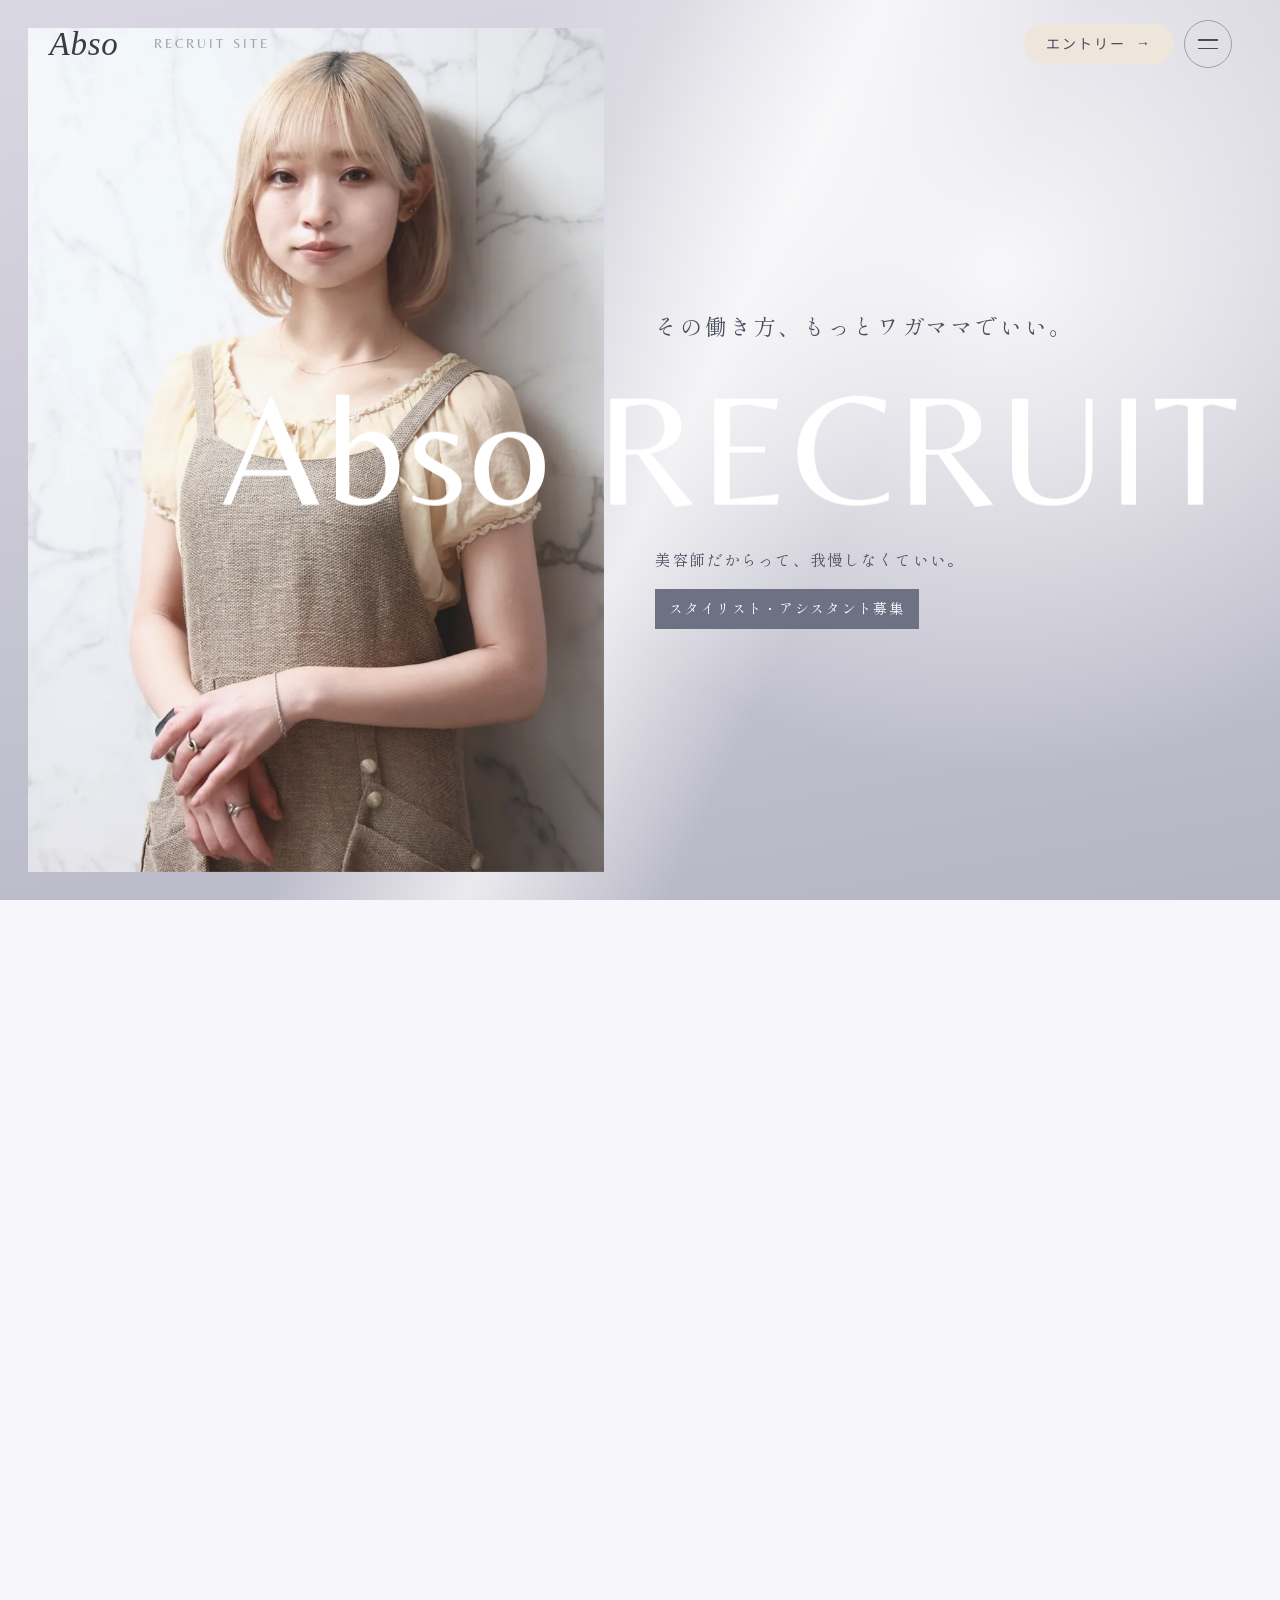
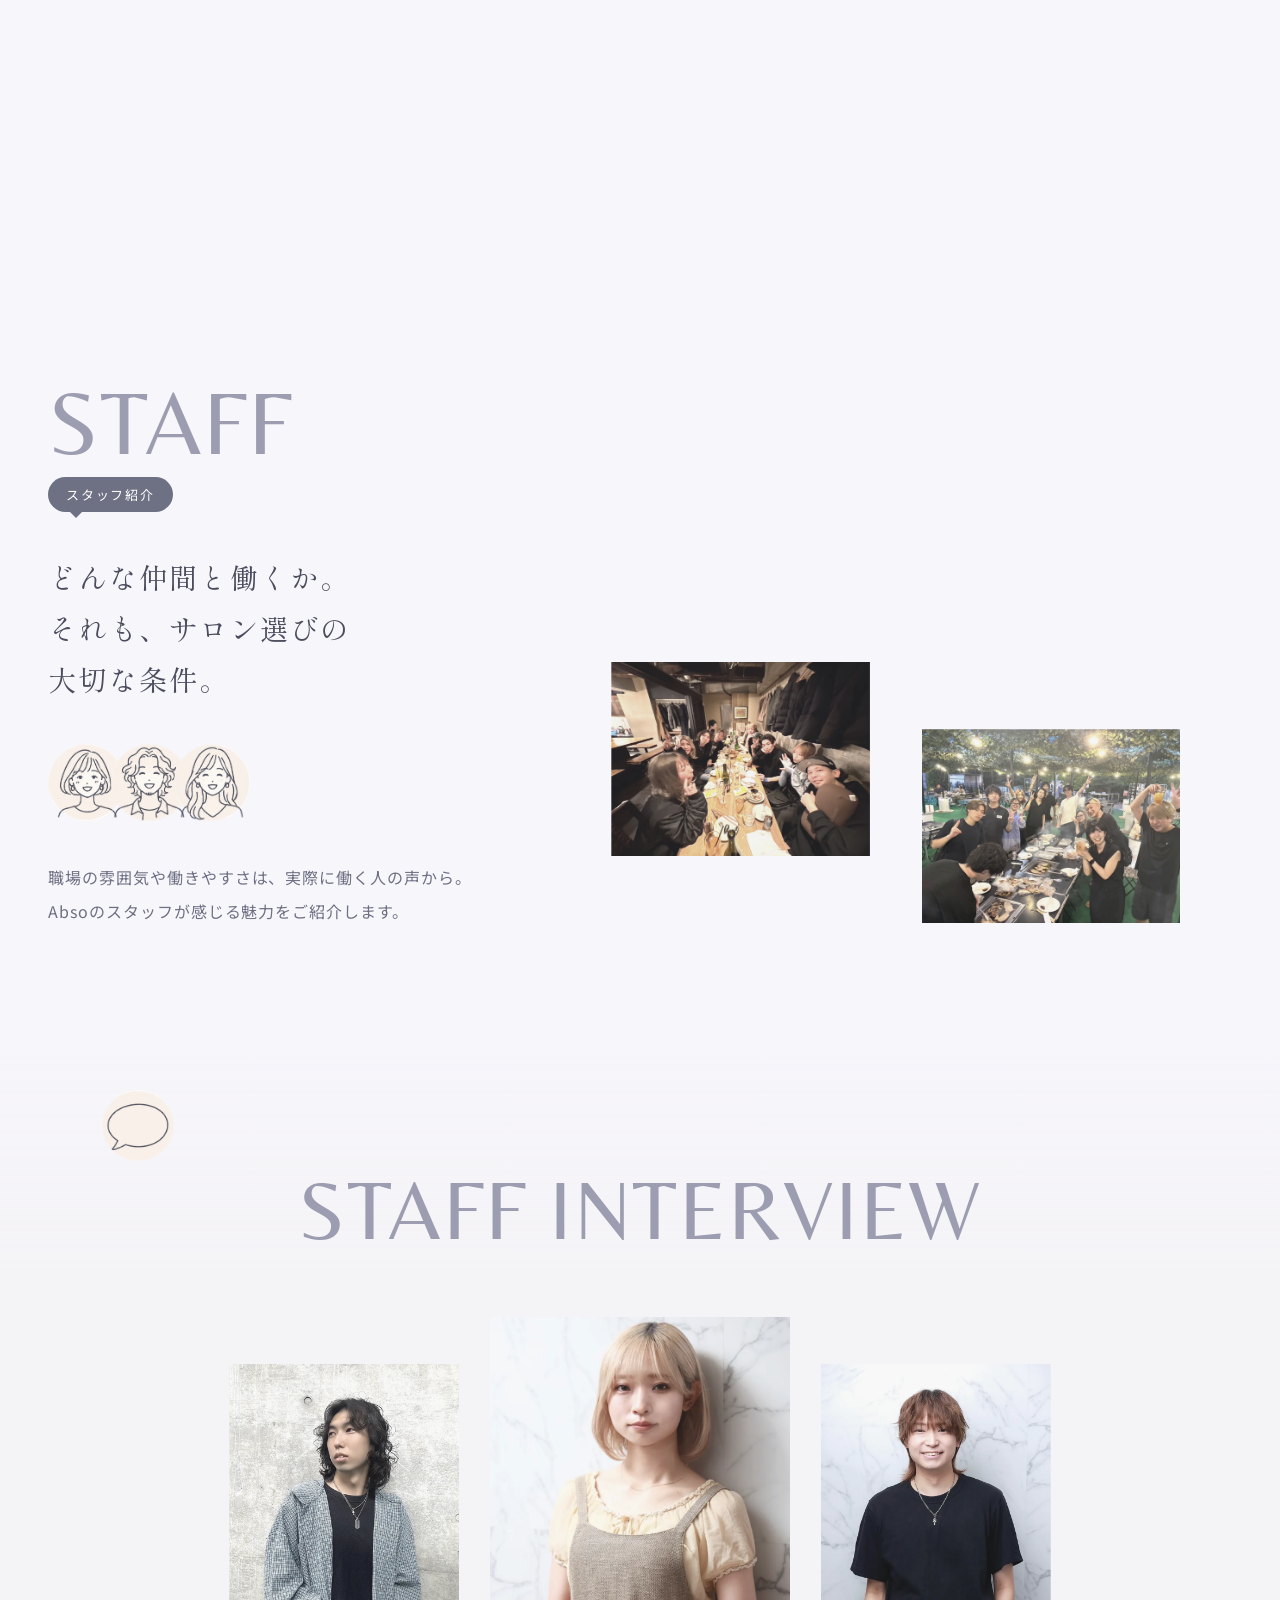
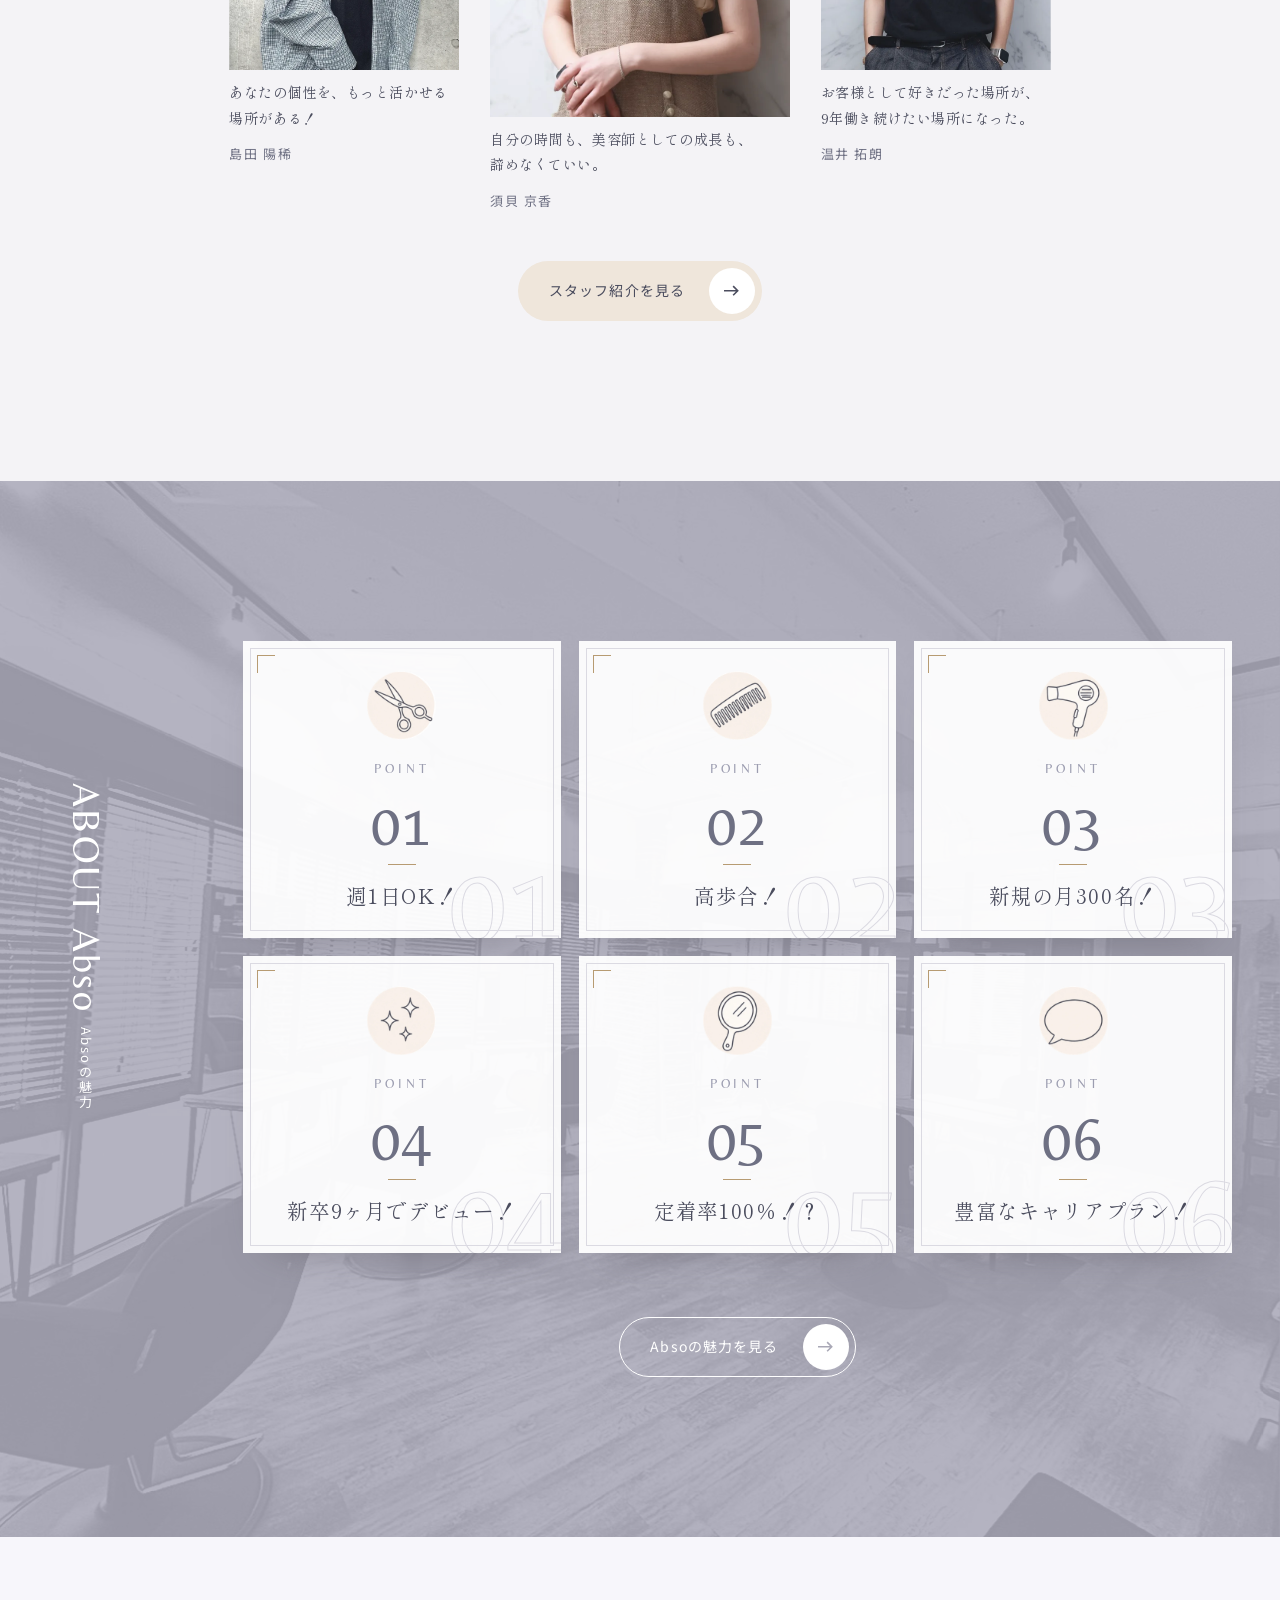
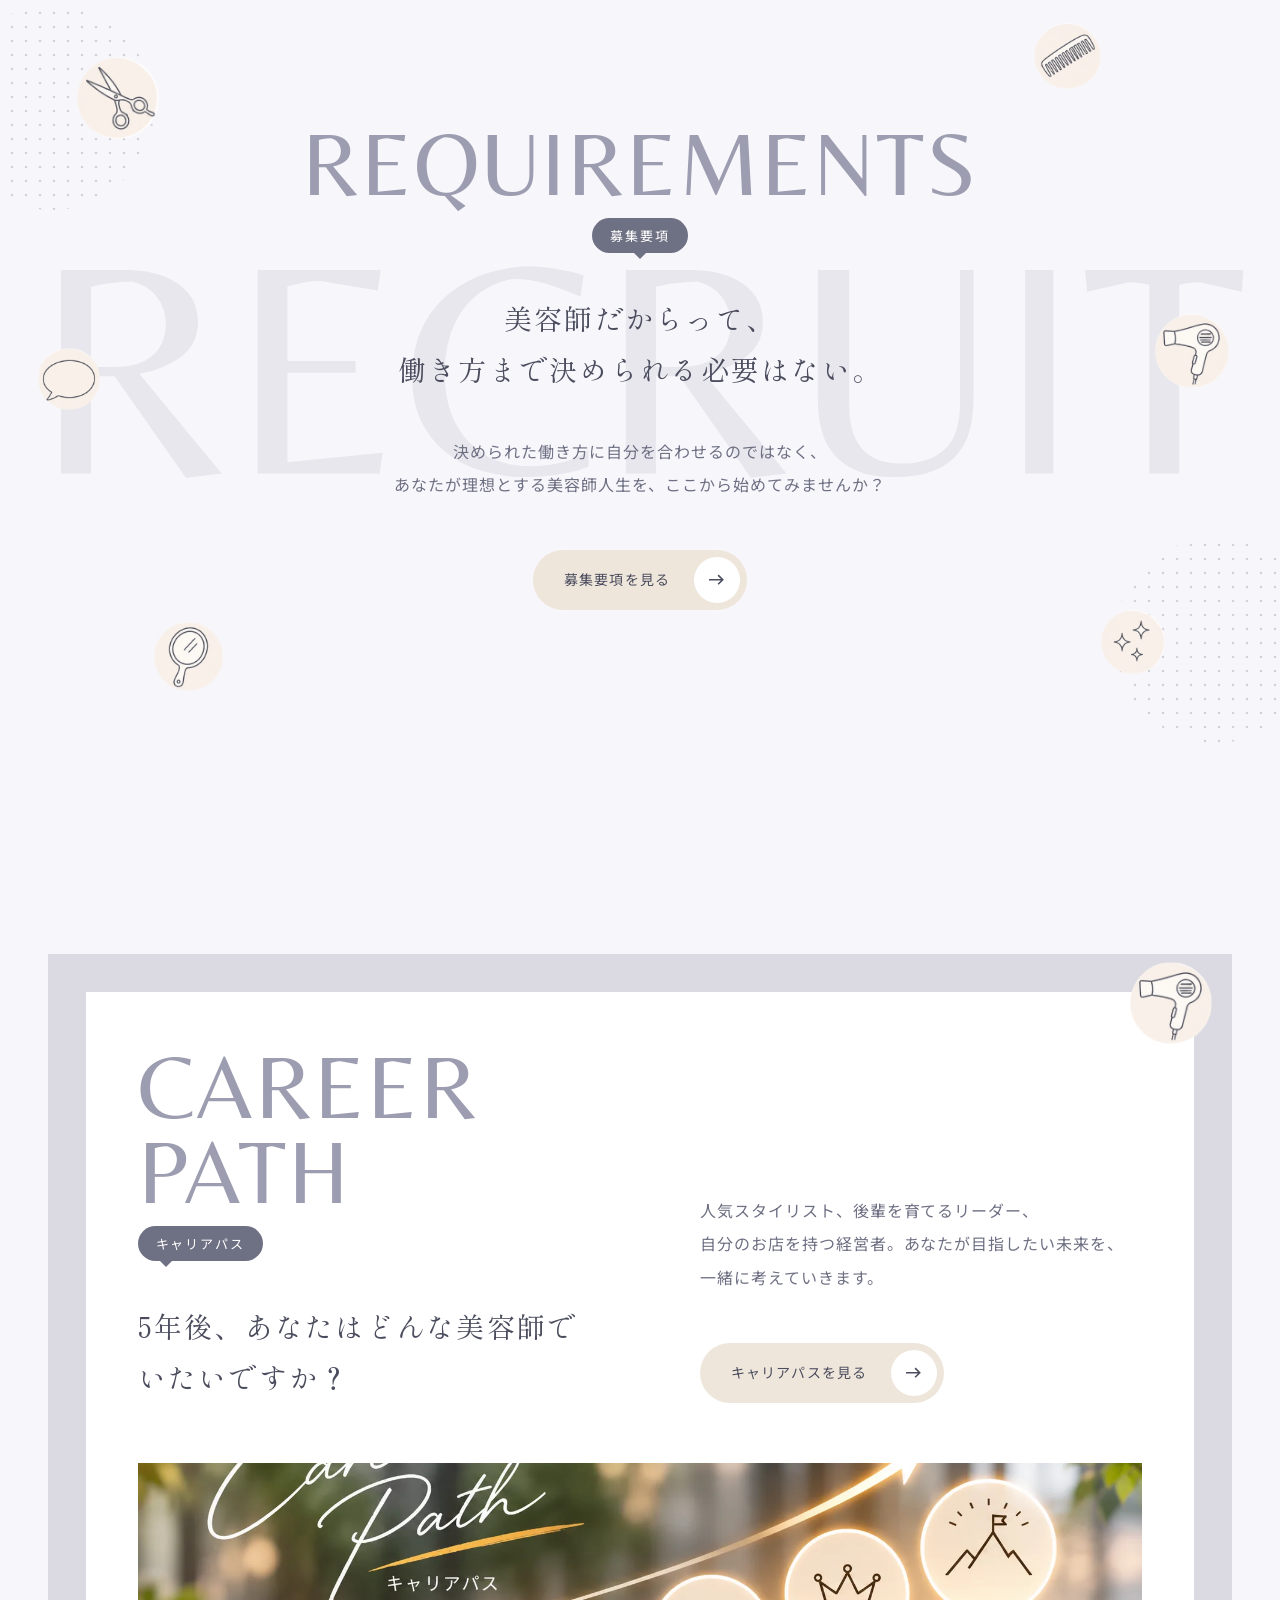
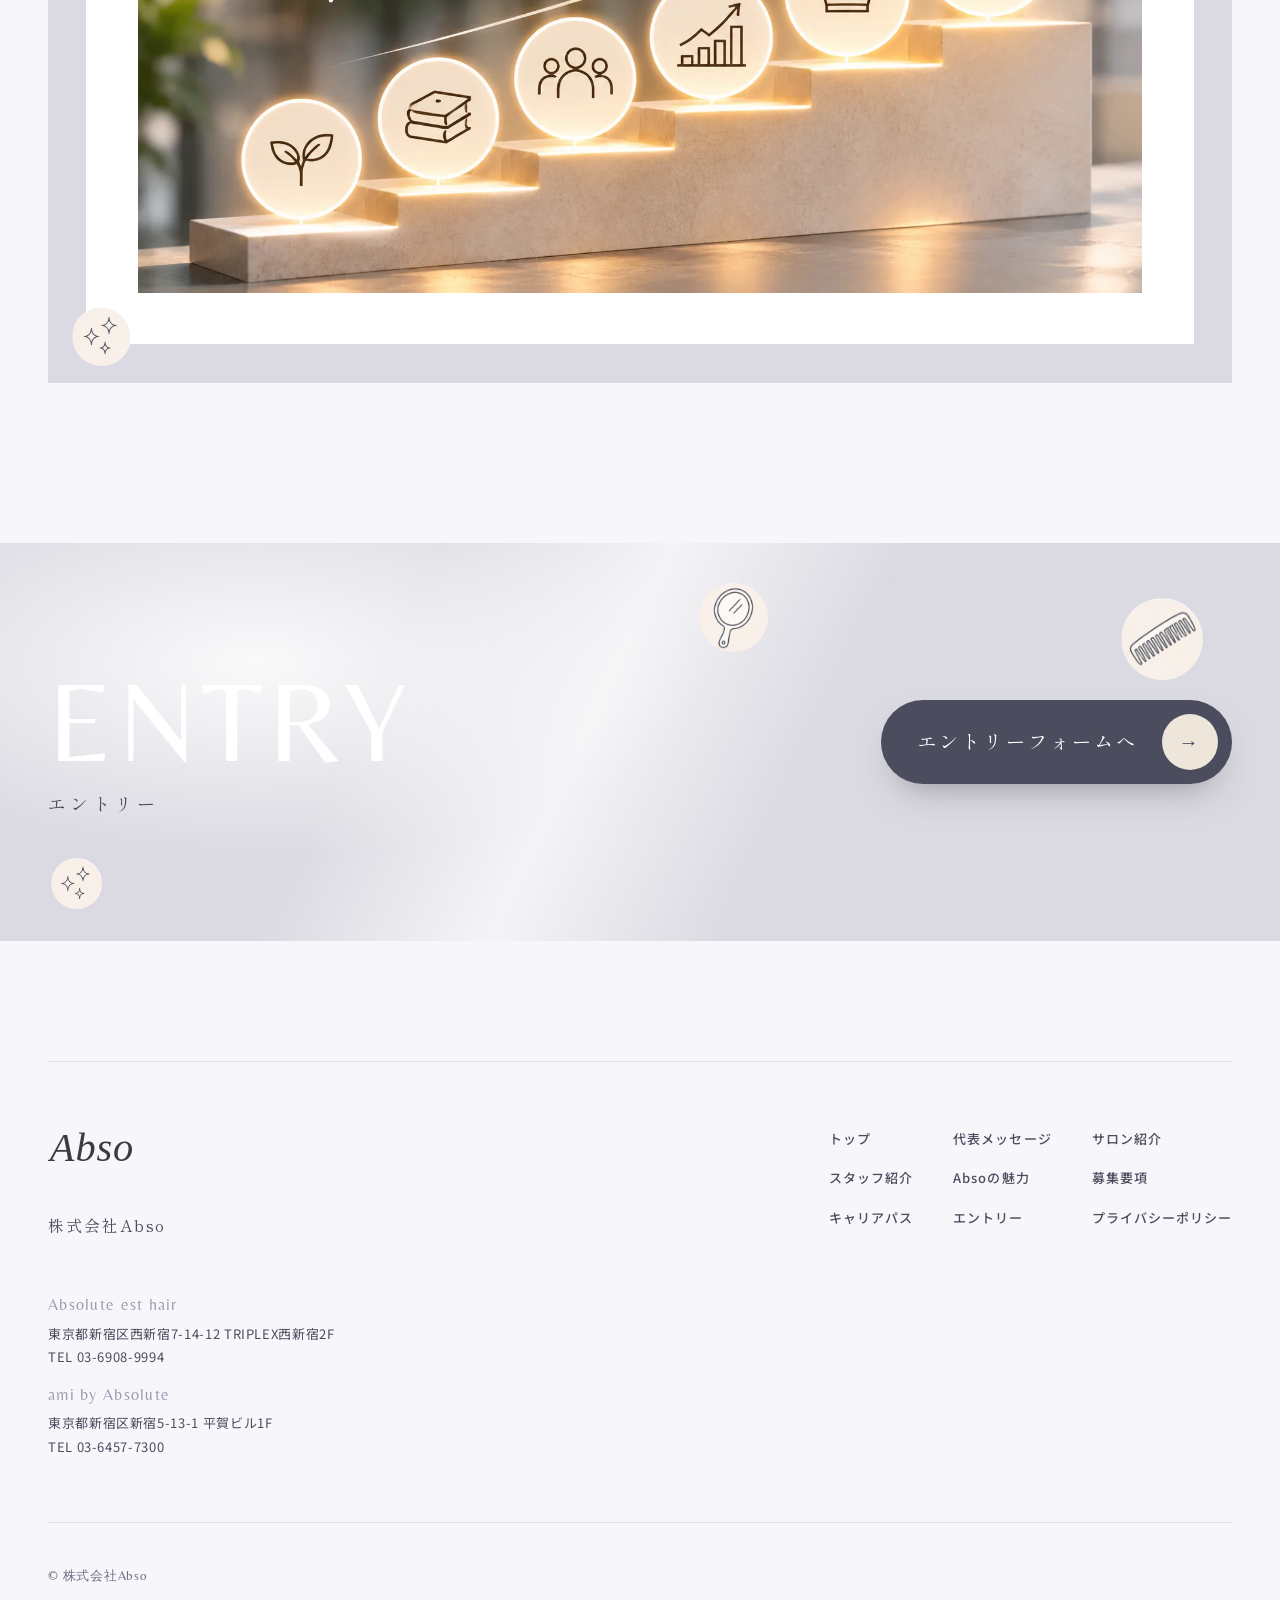
==== commit 0cd319ff: "FV・動き・あしらい・キャリアの直し" ====
--- a/index.html
+++ b/index.html
@@ -12,27 +12,27 @@
 <meta property="og:title" content="株式会社Abso 採用サイト｜新宿の美容室 Absolute est hair・ami by Absolute">
 <meta property="og:description" content="〔会社の説明を1〜2文で。シートの会社紹介から〕">
 <meta property="og:url" content="https://example-hp.pages.dev/">
-<meta property="og:image" content="https://example-hp.pages.dev/assets/ogp.jpg?v=20261122b">
+<meta property="og:image" content="https://example-hp.pages.dev/assets/ogp.jpg?v=20261122c">
 <meta property="og:image:width" content="1200">
 <meta property="og:image:height" content="630">
 <meta name="twitter:card" content="summary_large_image">
-<meta name="twitter:image" content="https://example-hp.pages.dev/assets/ogp.jpg?v=20261122b">
+<meta name="twitter:image" content="https://example-hp.pages.dev/assets/ogp.jpg?v=20261122c">
 <link rel="preconnect" href="https://fonts.googleapis.com">
 <link rel="preconnect" href="https://fonts.gstatic.com" crossorigin>
 <link href="https://fonts.googleapis.com/css2?family=Belleza&family=Noto+Sans+JP:wght@400;500&family=Shippori+Mincho:wght@400;500&display=swap" rel="stylesheet">
-<link rel="icon" href="assets/favicon.ico?v=20261122214132" sizes="any">
-<link rel="icon" href="assets/favicon-32.png?v=20261122214132" type="image/png" sizes="32x32">
-<link rel="apple-touch-icon" href="assets/apple-touch-icon.png?v=20261122214132">
-<link rel="stylesheet" href="tokens.css?v=20261122214132">
-<link rel="stylesheet" href="base.css?v=20261122214132">
-<link rel="stylesheet" href="style.css?v=20261122214132">
+<link rel="icon" href="assets/favicon.ico?v=20261122220601" sizes="any">
+<link rel="icon" href="assets/favicon-32.png?v=20261122220601" type="image/png" sizes="32x32">
+<link rel="apple-touch-icon" href="assets/apple-touch-icon.png?v=20261122220601">
+<link rel="stylesheet" href="tokens.css?v=20261122220601">
+<link rel="stylesheet" href="base.css?v=20261122220601">
+<link rel="stylesheet" href="style.css?v=20261122220601">
 </head>
 <body>
 
 <header class="header header--burger">
   <a class="logo" href="./" aria-label="株式会社Abso 採用サイト トップへ">
-    <img class="logo__w" src="assets/logo_w.svg?v=20261122214132" alt="" width="120" height="48">
-    <img class="logo__c" src="assets/logo.svg?v=20261122214132" alt="" width="120" height="48">
+    <img class="logo__w" src="assets/logo_w.svg?v=20261122220601" alt="" width="120" height="48">
+    <img class="logo__c" src="assets/logo.svg?v=20261122220601" alt="" width="120" height="48">
   </a>
   <span class="header__tag" aria-hidden="true">RECRUIT SITE</span>
   <div class="header__acts">
@@ -59,10 +59,10 @@
     <section class="fv" id="top">
     <div class="fv__stage">
       <div class="fv__light" aria-hidden="true"></div>
-      <div class="fv__photo"><img src="assets/fv-person.webp?v=20261122214132" alt="Absoのスタイリスト" width="853" height="1280"></div>
+      <div class="fv__photo"><img src="assets/fv-person.webp?v=20261122220601" alt="Absoのスタイリスト" width="853" height="1280"></div>
       <div class="fv__body" data-on-photo>
         <p class="fv__en" aria-hidden="true"><span class="fv__en-l">Abso</span> <span class="fv__en-l">RECRUIT</span></p>
-        <h1 class="fv__catch"><span class="fv__line">その働き方、</span><span class="fv__line">もっとワガママでいい。</span></h1>
+        <h1 class="fv__catch"><span class="fv__line">その働き方、もっとワガママでいい。</span></h1>
         <p class="fv__lead">美容師だからって、<wbr>我慢しなくていい。</p>
         <p class="fv__badge">スタイリスト・<wbr>アシスタント募集</p>
       </div>
@@ -71,7 +71,7 @@
         <h2 class="fv__ttl">美容師の働き方に、<br>もっと自由が<wbr>あっていい。</h2>
         <p class="fv__txt">あなたは今、<wbr>自分らしく<wbr>美容師を<wbr>楽しめていますか？</p>
         <div class="fv__rep">
-          <span class="fv__rep-img"><img src="assets/rep.webp?v=20261122214132" alt="代表 山口 慎矢" width="763" height="1215"></span>
+          <span class="fv__rep-img"><img src="assets/rep.webp?v=20261122220601" alt="代表 山口 慎矢" width="763" height="1215"></span>
           <p class="fv__rep-name"><span>代表取締役</span>山口 慎矢</p>
         </div>
         <a class="btn btn--soft" href="message/" data-todo>代表メッセージを見る<span class="btn__arw"><svg viewBox="0 0 14 10" aria-hidden="true"><path d="M0 5h12M8 1l4 4-4 4" fill="none" stroke="currentColor" stroke-width="1.4"/></svg></span></a>
@@ -82,7 +82,7 @@
         <p class="fv__txt">自分らしく働くために<wbr>選びたい、<wbr>居心地の良いサロン。<wbr>あなたの新しい美容師人生が、<wbr>ここから<wbr>始まるかもしれません。</p>
         <a class="plaque" href="salon/">
           <span class="plaque__txt"><span class="plaque__ttl">サロン紹介</span><span class="plaque__view" aria-hidden="true">VIEW<svg viewBox="0 0 60 10"><path d="M0 5h58M53 1l5 4-5 4" fill="none" stroke="currentColor" stroke-width="1"/></svg></span></span>
-          <span class="plaque__img"><img src="assets/salon-shampoo.webp?v=20261122214132" alt="" width="1300" height="987" loading="lazy"></span>
+          <span class="plaque__img"><img src="assets/salon-shampoo.webp?v=20261122220601" alt="" width="1300" height="987" loading="lazy"></span>
         </a>
         <ul class="fv__shops"><li>Absolute est hair<span>西新宿</span></li><li>ami by Absolute<span>新宿</span></li></ul>
       </div>
@@ -97,47 +97,50 @@
           <p class="ttl2__ja">スタッフ紹介</p>
         </div>
         <h2 class="head rv">どんな仲間と<wbr>働くか。<br>それも、<wbr>サロン選びの<wbr>大切な条件。</h2>
-        <p class="avs rv" aria-hidden="true"><img src="assets/av-bob.webp?v=20261122214132" alt="" width="360" height="350" loading="lazy"><img src="assets/av-perm.webp?v=20261122214132" alt="" width="360" height="344" loading="lazy"><img src="assets/av-long.webp?v=20261122214132" alt="" width="360" height="349" loading="lazy"></p>
+        <p class="avs rv" aria-hidden="true"><img src="assets/av-bob.webp?v=20261122220601" alt="" width="360" height="350" loading="lazy"><img src="assets/av-perm.webp?v=20261122220601" alt="" width="360" height="344" loading="lazy"><img src="assets/av-long.webp?v=20261122220601" alt="" width="360" height="349" loading="lazy"></p>
         <p class="body rv">職場の雰囲気や<wbr>働きやすさは、<wbr>実際に働く人の声から。<wbr>Absoのスタッフが<wbr>感じる魅力を<wbr>ご紹介します。</p>
       </div>
-      <div class="collage">
-        <div class="collage__a rv"><img src="assets/staff-party.webp?v=20261122214132" alt="Absoのスタッフの食事会" width="1441" height="829" loading="lazy"></div>
-        <div class="collage__b rv"><img src="assets/staff-bbq.webp?v=20261122214132" alt="社内イベントのBBQ" width="1200" height="900" loading="lazy"></div>
-        <div class="collage__c rv"><img src="assets/staff-izakaya.webp?v=20261122214132" alt="スタッフの集合写真" width="1200" height="899" loading="lazy"></div>
+      <div class="collage"><img class="deco deco--g" src="assets/il-sparkle.webp?v=20261122220601" alt="" width="360" height="360" loading="lazy" aria-hidden="true">
+        <div class="collage__a pic"><img src="assets/staff-party.webp?v=20261122220601" alt="Absoのスタッフの食事会" width="1441" height="829" loading="lazy"></div>
+        <div class="collage__b pic"><img src="assets/staff-bbq.webp?v=20261122220601" alt="社内イベントのBBQ" width="1200" height="900" loading="lazy"></div>
+        <div class="collage__c pic"><img src="assets/staff-izakaya.webp?v=20261122220601" alt="スタッフの集合写真" width="1200" height="899" loading="lazy"></div>
       </div>
     </div>
     <div class="interview">
+<img class="deco deco--h" src="assets/il-bubble.webp?v=20261122220601" alt="" width="360" height="360" loading="lazy" aria-hidden="true">
       <p class="interview__en" aria-hidden="true">STAFF INTERVIEW</p>
       <ul class="faces">
-        <li class="face rv"><a href="staff/"><span class="face__img"><img src="assets/st-shimada.webp?v=20261122214132" alt="" width="800" height="1075" loading="lazy"></span><span class="face__catch">あなたの個性を、<wbr>もっと活かせる<wbr>場所がある！</span><span class="face__name">島田 陽稀</span></a></li>
-        <li class="face face--main rv"><a href="staff/"><span class="face__img"><img src="assets/st-sugai.webp?v=20261122214132" alt="" width="800" height="1200" loading="lazy"></span><span class="face__catch">自分の時間も、<wbr>美容師としての成長も、<wbr>諦めなくていい。</span><span class="face__name">須貝 京香</span></a></li>
-        <li class="face rv"><a href="staff/"><span class="face__img"><img src="assets/st-nukui.webp?v=20261122214132" alt="" width="800" height="1200" loading="lazy"></span><span class="face__catch">お客様として<wbr>好きだった場所が、<wbr>9年働き続けたい<wbr>場所になった。</span><span class="face__name">温井 拓朗</span></a></li>
+        <li class="face rv"><a href="staff/"><span class="face__img pic"><img src="assets/st-shimada.webp?v=20261122220601" alt="" width="800" height="1075" loading="lazy"></span><span class="face__catch">あなたの個性を、<wbr>もっと活かせる<wbr>場所がある！</span><span class="face__name">島田 陽稀</span></a></li>
+        <li class="face face--main rv"><a href="staff/"><span class="face__img pic"><img src="assets/st-sugai.webp?v=20261122220601" alt="" width="800" height="1200" loading="lazy"></span><span class="face__catch">自分の時間も、<wbr>美容師としての成長も、<wbr>諦めなくていい。</span><span class="face__name">須貝 京香</span></a></li>
+        <li class="face rv"><a href="staff/"><span class="face__img pic"><img src="assets/st-nukui.webp?v=20261122220601" alt="" width="800" height="1200" loading="lazy"></span><span class="face__catch">お客様として<wbr>好きだった場所が、<wbr>9年働き続けたい<wbr>場所になった。</span><span class="face__name">温井 拓朗</span></a></li>
       </ul>
       <p class="sec__more sec__more--c"><a class="btn btn--soft" href="staff/" data-todo>スタッフ紹介を見る<span class="btn__arw"><svg viewBox="0 0 14 10" aria-hidden="true"><path d="M0 5h12M8 1l4 4-4 4" fill="none" stroke="currentColor" stroke-width="1.4"/></svg></span></a></p>
     </div>
   </section>
 
     <section class="appeal" id="appeal">
-    <div class="appeal__bg" aria-hidden="true"><img src="assets/fv-salon.webp?v=20261122214132" alt="" width="1538" height="1063" loading="lazy"></div>
+    <div class="appeal__bg" aria-hidden="true"><img src="assets/fv-salon.webp?v=20261122220601" alt="" width="1538" height="1063" loading="lazy"></div>
     <div class="wrap appeal__in" data-on-photo>
       <div class="appeal__head">
         <p class="appeal__en" aria-hidden="true">ABOUT Abso</p>
         <h2 class="appeal__ja">Absoの魅力</h2>
       </div>
       <ol class="points">
-        <li class="point rv" data-no="01"><img class="point__ic" src="assets/il-scissors.webp?v=20261122214132" alt="" width="360" height="360" loading="lazy" aria-hidden="true"><span class="point__lbl" aria-hidden="true">POINT</span><span class="point__no" aria-hidden="true">01</span><span class="point__t">週1日OK！</span></li>
-        <li class="point rv" data-no="02"><img class="point__ic" src="assets/il-comb.webp?v=20261122214132" alt="" width="360" height="360" loading="lazy" aria-hidden="true"><span class="point__lbl" aria-hidden="true">POINT</span><span class="point__no" aria-hidden="true">02</span><span class="point__t">高歩合！</span></li>
-        <li class="point rv" data-no="03"><img class="point__ic" src="assets/il-dryer.webp?v=20261122214132" alt="" width="360" height="360" loading="lazy" aria-hidden="true"><span class="point__lbl" aria-hidden="true">POINT</span><span class="point__no" aria-hidden="true">03</span><span class="point__t">新規の<wbr>月300名！</span></li>
-        <li class="point rv" data-no="04"><img class="point__ic" src="assets/il-sparkle.webp?v=20261122214132" alt="" width="360" height="360" loading="lazy" aria-hidden="true"><span class="point__lbl" aria-hidden="true">POINT</span><span class="point__no" aria-hidden="true">04</span><span class="point__t">新卒9ヶ月で<wbr>デビュー！</span></li>
-        <li class="point rv" data-no="05"><img class="point__ic" src="assets/il-mirror.webp?v=20261122214132" alt="" width="360" height="360" loading="lazy" aria-hidden="true"><span class="point__lbl" aria-hidden="true">POINT</span><span class="point__no" aria-hidden="true">05</span><span class="point__t">定着率<wbr>100％！？</span></li>
-        <li class="point rv" data-no="06"><img class="point__ic" src="assets/il-bubble.webp?v=20261122214132" alt="" width="360" height="360" loading="lazy" aria-hidden="true"><span class="point__lbl" aria-hidden="true">POINT</span><span class="point__no" aria-hidden="true">06</span><span class="point__t">豊富な<wbr>キャリアプラン！</span></li>
+        <li class="point rv" data-no="01"><img class="point__ic" src="assets/il-scissors.webp?v=20261122220601" alt="" width="360" height="360" loading="lazy" aria-hidden="true"><span class="point__lbl" aria-hidden="true">POINT</span><span class="point__no" aria-hidden="true">01</span><span class="point__t">週1日OK！</span></li>
+        <li class="point rv" data-no="02"><img class="point__ic" src="assets/il-comb.webp?v=20261122220601" alt="" width="360" height="360" loading="lazy" aria-hidden="true"><span class="point__lbl" aria-hidden="true">POINT</span><span class="point__no" aria-hidden="true">02</span><span class="point__t">高歩合！</span></li>
+        <li class="point rv" data-no="03"><img class="point__ic" src="assets/il-dryer.webp?v=20261122220601" alt="" width="360" height="360" loading="lazy" aria-hidden="true"><span class="point__lbl" aria-hidden="true">POINT</span><span class="point__no" aria-hidden="true">03</span><span class="point__t">新規の<wbr>月300名！</span></li>
+        <li class="point rv" data-no="04"><img class="point__ic" src="assets/il-sparkle.webp?v=20261122220601" alt="" width="360" height="360" loading="lazy" aria-hidden="true"><span class="point__lbl" aria-hidden="true">POINT</span><span class="point__no" aria-hidden="true">04</span><span class="point__t">新卒9ヶ月で<wbr>デビュー！</span></li>
+        <li class="point rv" data-no="05"><img class="point__ic" src="assets/il-mirror.webp?v=20261122220601" alt="" width="360" height="360" loading="lazy" aria-hidden="true"><span class="point__lbl" aria-hidden="true">POINT</span><span class="point__no" aria-hidden="true">05</span><span class="point__t">定着率<wbr>100％！？</span></li>
+        <li class="point rv" data-no="06"><img class="point__ic" src="assets/il-bubble.webp?v=20261122220601" alt="" width="360" height="360" loading="lazy" aria-hidden="true"><span class="point__lbl" aria-hidden="true">POINT</span><span class="point__no" aria-hidden="true">06</span><span class="point__t">豊富な<wbr>キャリアプラン！</span></li>
       </ol>
       <p class="appeal__more"><a class="btn btn--line" href="appeal/" data-todo>Absoの魅力を見る<span class="btn__arw"><svg viewBox="0 0 14 10" aria-hidden="true"><path d="M0 5h12M8 1l4 4-4 4" fill="none" stroke="currentColor" stroke-width="1.4"/></svg></span></a></p>
     </div>
   </section>
 
     <section class="sec req" id="requirements">
-    <img class="deco deco--a" src="assets/il-scissors.webp?v=20261122214132" alt="" width="360" height="360" loading="lazy" aria-hidden="true"><img class="deco deco--b" src="assets/il-sparkle.webp?v=20261122214132" alt="" width="360" height="360" loading="lazy" aria-hidden="true">
+    <p class="req__bg-en" aria-hidden="true" data-on-photo>RECRUIT</p>
+    <span class="req__dots req__dots--l" aria-hidden="true"></span><span class="req__dots req__dots--r" aria-hidden="true"></span>
+    <img class="deco deco--a" src="assets/il-scissors.webp?v=20261122220601" alt="" width="360" height="360" loading="lazy" aria-hidden="true"><img class="deco deco--b" src="assets/il-sparkle.webp?v=20261122220601" alt="" width="360" height="360" loading="lazy" aria-hidden="true"><img class="deco deco--i" src="assets/il-comb.webp?v=20261122220601" alt="" width="360" height="360" loading="lazy" aria-hidden="true"><img class="deco deco--j" src="assets/il-mirror.webp?v=20261122220601" alt="" width="360" height="360" loading="lazy" aria-hidden="true"><img class="deco deco--k" src="assets/il-dryer.webp?v=20261122220601" alt="" width="360" height="360" loading="lazy" aria-hidden="true"><img class="deco deco--l" src="assets/il-bubble.webp?v=20261122220601" alt="" width="360" height="360" loading="lazy" aria-hidden="true">
     <div class="wrap req__in">
       <div class="ttl2 ttl2--c">
         <p class="ttl2__en" aria-hidden="true"><span class="mask"><span>REQUIREMENTS</span></span></p>
@@ -152,17 +155,19 @@
     <section class="sec career" id="career">
     <div class="wrap">
       <div class="frame">
-        <div class="frame__card career__in"><img class="deco deco--c" src="assets/il-dryer.webp?v=20261122214132" alt="" width="360" height="360" loading="lazy" aria-hidden="true"><img class="deco deco--d" src="assets/il-sparkle.webp?v=20261122214132" alt="" width="360" height="360" loading="lazy" aria-hidden="true">
-          <div class="career__txt">
+        <div class="frame__card career__in"><img class="deco deco--c" src="assets/il-dryer.webp?v=20261122220601" alt="" width="360" height="360" loading="lazy" aria-hidden="true"><img class="deco deco--d" src="assets/il-sparkle.webp?v=20261122220601" alt="" width="360" height="360" loading="lazy" aria-hidden="true">
+          <div class="career__head">
             <div class="ttl2">
               <p class="ttl2__en" aria-hidden="true"><span class="mask"><span>CAREER</span></span><span class="mask"><span>PATH</span></span></p>
               <p class="ttl2__ja">キャリアパス</p>
             </div>
             <h2 class="head rv">5年後、<wbr>あなたは<wbr>どんな美容師で<wbr>いたいですか？</h2>
+          </div>
+          <div class="career__txt">
             <p class="body rv">人気スタイリスト、<wbr>後輩を育てるリーダー、<wbr>自分のお店を持つ経営者。<wbr>あなたが目指したい未来を、<wbr>一緒に考えていきます。</p>
-            <p class="sec__more"><a class="btn btn--soft" href="career/" data-todo>キャリアパスを見る<span class="btn__arw"><svg viewBox="0 0 14 10" aria-hidden="true"><path d="M0 5h12M8 1l4 4-4 4" fill="none" stroke="currentColor" stroke-width="1.4"/></svg></span></a></p>
+            <p class="sec__more rv"><a class="btn btn--soft" href="career/" data-todo>キャリアパスを見る<span class="btn__arw"><svg viewBox="0 0 14 10" aria-hidden="true"><path d="M0 5h12M8 1l4 4-4 4" fill="none" stroke="currentColor" stroke-width="1.4"/></svg></span></a></p>
           </div>
-          <div class="career__img rv"><img src="assets/career.webp?v=20261122214132" alt="キャリアパスのイメージ（階段）" width="1671" height="941" loading="lazy"></div>
+          <div class="career__img pic"><img src="assets/career.webp?v=20261122220601" alt="キャリアパスのイメージ（階段）" width="1671" height="941" loading="lazy"></div>
         </div>
       </div>
     </div>
@@ -170,7 +175,7 @@
 
     <section class="entry" id="entry">
     <div class="entry__light" aria-hidden="true"></div>
-    <img class="deco deco--e" src="assets/il-comb.webp?v=20261122214132" alt="" width="360" height="360" loading="lazy" aria-hidden="true"><img class="deco deco--f" src="assets/il-mirror.webp?v=20261122214132" alt="" width="360" height="360" loading="lazy" aria-hidden="true">
+    <img class="deco deco--e" src="assets/il-comb.webp?v=20261122220601" alt="" width="360" height="360" loading="lazy" aria-hidden="true"><img class="deco deco--f" src="assets/il-mirror.webp?v=20261122220601" alt="" width="360" height="360" loading="lazy" aria-hidden="true"><img class="deco deco--m" src="assets/il-sparkle.webp?v=20261122220601" alt="" width="360" height="360" loading="lazy" aria-hidden="true">
     <div class="wrap entry__in">
       <div class="entry__head">
         <p class="entry__en" aria-hidden="true">ENTRY</p>
@@ -185,7 +190,7 @@
 <footer class="footer">
   <div class="wrap footer__top">
     <div class="footer__co">
-      <a class="footer__logo" href="./" aria-label="株式会社Abso 採用サイト トップへ"><img src="assets/logo.svg?v=20261122214132" alt="" width="120" height="48" loading="lazy"></a>
+      <a class="footer__logo" href="./" aria-label="株式会社Abso 採用サイト トップへ"><img src="assets/logo.svg?v=20261122220601" alt="" width="120" height="48" loading="lazy"></a>
       <p class="footer__name">株式会社Abso</p>
       <dl class="footer__info">
         <dt>Absolute est hair</dt><dd>東京都新宿区西新宿7-14-12 <span class="nb">TRIPLEX西新宿2F</span><br><a class="nb" href="tel:0369089994">TEL 03-6908-9994</a></dd>
@@ -207,6 +212,6 @@
   <p class="wrap footer__copy">© 株式会社Abso</p>
 </footer>
 
-<script src="site.js?v=20261122214132"></script>
+<script src="site.js?v=20261122220601"></script>
 </body>
 </html>
--- a/tokens.css
+++ b/tokens.css
@@ -3,8 +3,8 @@
   --c-base: #ffffff;
   --c-sub: #dbdae2;
   --c-bg: #f7f6fb;
-  --c-fv-a: #ebeaf1;
-  --c-fv-b: #d3d2dd;
+  --c-fv-a: #d9d8e2;
+  --c-fv-b: #b6b5c4;
   --c-band: #a9a8b6;
   --c-en: #9c9db0;
   --c-accent-pale: #efe6db;
--- a/style.css
+++ b/style.css
@@ -30,21 +30,22 @@
 @keyframes fv-in { from { opacity: 0; transform: scale(1.04); } to { opacity: 1; transform: none; } }
 .fv__body { position: absolute; z-index: 2; inset: 0; pointer-events: none; }
 .fv__catch, .fv__lead, .fv__badge { opacity: calc(1 - var(--p1, 0) * 1.6); }
-.fv__en { position: absolute; right: clamp(20px, 3vw, 56px); top: 50%; transform: translateY(-50%); font-family: var(--ff-en); font-weight: 400; font-size: clamp(72px, 12.4vw, 210px); line-height: 1; letter-spacing: 0.02em; color: var(--c-base); text-align: right; white-space: nowrap; text-shadow: 0 2px 30px var(--c-en-shadow), 0 0 2px var(--c-en-shadow); }
+.fv__en { position: absolute; right: clamp(20px, 3vw, 56px); top: 50%; transform: translateY(-50%); font-family: var(--ff-en); font-weight: 400; font-size: clamp(72px, 12.4vw, 210px); line-height: 1; letter-spacing: 0.02em; color: var(--c-base); text-align: right; white-space: nowrap; }
 .fv__ec { display: inline-block; opacity: var(--o, 1); filter: blur(calc((1 - var(--o, 1)) * 8px)); transform: translateY(calc((1 - var(--o, 1)) * -10px)); }
-.fv__ec > span { display: inline-block; animation: fv-ch 1.3s var(--ease) both; animation-delay: calc(0.4s + var(--c) * 0.08s); }
+.fv__ec > span { display: inline-block; transform-origin: 50% 100%; animation: fv-ec 1.6s cubic-bezier(0.2, 0.8, 0.2, 1) both; animation-delay: calc(0.5s + var(--c) * 0.09s); }
+@keyframes fv-ec { 0% { opacity: 0; filter: blur(10px); transform: translateY(40px) rotate(-14deg) scale(0.9); } 60% { opacity: 1; filter: blur(0); } 100% { opacity: 1; filter: blur(0); transform: none; } }
 .fv.is-rest .fv__ec { filter: none; }
-.fv__catch { position: absolute; right: clamp(24px, 4vw, 72px); top: calc(50% - clamp(72px, 12.4vw, 210px) / 2 - 96px); text-align: right; font-family: var(--ff-min); font-weight: 400; font-size: clamp(20px, 1.8vw, 30px); line-height: 1.7; letter-spacing: 0.14em; color: var(--c-ink); }
+.fv__catch { position: absolute; left: calc(clamp(16px, 2.2vw, 40px) + min(45vw, calc((100svh - 80px) * 0.785)) + clamp(28px, 4vw, 72px)); top: calc(50% - clamp(72px, 12.4vw, 210px) / 2 - 64px); text-align: left; font-family: var(--ff-min); font-weight: 400; font-size: clamp(18px, 1.7vw, 28px); line-height: 1.7; letter-spacing: 0.12em; color: var(--c-ink); white-space: nowrap; }
 .fv__line { display: block; white-space: nowrap; }
-.fv__lead { position: absolute; right: clamp(24px, 4vw, 72px); top: calc(50% + clamp(72px, 12.4vw, 210px) / 2 + 16px); font-family: var(--ff-min); font-size: clamp(15px, 1.2vw, 19px); letter-spacing: 0.14em; color: var(--c-ink); }
-.fv__badge { position: absolute; right: clamp(24px, 4vw, 72px); top: calc(50% + clamp(72px, 12.4vw, 210px) / 2 + 60px); padding: 6px 14px; background: var(--c-ink-soft); color: var(--c-base); font-family: var(--ff-min); font-size: var(--fs-label); letter-spacing: 0.12em; }
+.fv__lead { position: absolute; left: calc(clamp(16px, 2.2vw, 40px) + min(45vw, calc((100svh - 80px) * 0.785)) + clamp(28px, 4vw, 72px)); top: calc(50% + clamp(72px, 12.4vw, 210px) / 2 + 16px); font-family: var(--ff-min); font-size: clamp(15px, 1.2vw, 19px); letter-spacing: 0.14em; color: var(--c-ink); }
+.fv__badge { position: absolute; left: calc(clamp(16px, 2.2vw, 40px) + min(45vw, calc((100svh - 80px) * 0.785)) + clamp(28px, 4vw, 72px)); top: calc(50% + clamp(72px, 12.4vw, 210px) / 2 + 60px); padding: 6px 14px; background: var(--c-ink-soft); color: var(--c-base); font-family: var(--ff-min); font-size: var(--fs-label); letter-spacing: 0.12em; }
 
 .fv__ch { display: inline-block; animation: fv-ch 1.2s var(--ease) both; animation-delay: calc(0.6s + var(--c) * 0.04s); }
 @keyframes fv-ch { from { opacity: 0; filter: blur(6px); } to { opacity: 1; filter: blur(0); } }
 .fv__lead, .fv__badge { animation: fv-up 1.2s var(--ease) 1.4s both; }
 @keyframes fv-up { from { clip-path: inset(0 100% 0 0); } to { clip-path: inset(0 0 0 0); } }
 
-.fv__msg, .fv__salon { position: absolute; z-index: 3; top: 50%; left: calc(clamp(16px, 2.2vw, 40px) + min(45vw, calc((100svh - 80px) * 0.785)) + clamp(32px, 6vw, 110px)); right: clamp(24px, 4vw, 80px); max-width: 680px; display: grid; gap: var(--sp-p); justify-items: start; color: var(--c-ink); pointer-events: none; }
+.fv__msg, .fv__salon { position: absolute; z-index: 3; top: 50%; left: calc(clamp(16px, 2.2vw, 40px) + min(45vw, calc((100svh - 80px) * 0.785)) + clamp(28px, 4vw, 72px)); right: clamp(20px, 3vw, 48px); display: grid; gap: var(--sp-p); justify-items: start; color: var(--c-ink); pointer-events: none; }
 .fv__msg { opacity: calc(var(--p2, 0) - var(--p3, 0)); transform: translateY(calc(-50% + (1 - var(--p2, 0)) * 24px)); filter: blur(calc((1 - var(--p2, 0) + var(--p3, 0)) * 4px)); }
 .fv__salon { opacity: var(--p4, 0); transform: translateY(calc(-50% + (1 - var(--p4, 0)) * 24px)); }
 .fv.is-msg .fv__msg, .fv.is-salon .fv__salon { pointer-events: auto; }
@@ -77,7 +78,7 @@
   .fv__photo { left: 12px; right: 12px; top: 12px; bottom: auto; width: auto; height: 64svh; }
   .fv__en { left: 12px; right: 12px; top: calc(12px + 64svh - 1.75em); transform: none; font-size: 19vw; line-height: 0.92; text-align: center; white-space: normal; }
   .fv__en-l { display: block; }
-  .fv__catch { left: 20px; right: 20px; top: calc(12px + 64svh + 28px); text-align: left; font-size: 20px; letter-spacing: 0.1em; }
+  .fv__catch { left: 20px; right: 20px; top: calc(12px + 64svh + 28px); text-align: left; font-size: 5.2vw; letter-spacing: 0.06em; white-space: nowrap; }
   .fv__lead { left: 20px; right: auto; top: calc(12px + 64svh + 106px); font-size: 15px; }
   .fv__badge { left: 20px; right: auto; top: calc(12px + 64svh + 144px); }
   .fv__msg, .fv__salon { left: 20px; right: 20px; max-width: none; top: auto; bottom: 28px; padding: 22px 20px; background: var(--c-white-94); }
@@ -89,10 +90,11 @@
   .plaque { min-height: 100px; }
   .plaque__txt { padding: 18px 20px; }
 }
-@media (prefers-reduced-motion: reduce) { .fv__ec > span, .fv__ch, .fv__lead, .fv__badge, .fv__photo img { animation: none; } }
+@media (prefers-reduced-motion: reduce) { .pic, .pic img, .deco, .point, .point__ic, .fv__ec > span, .fv__ch, .fv__lead, .fv__badge, .fv__photo img { animation: none; } }
 
 .ttl2 { display: grid; gap: 12px; justify-items: start; }
 .ttl2--c { justify-items: center; text-align: center; }
+.ttl2__en.is-on .mask > span { transform: none; transition-delay: calc(var(--m, 0) * 0.1s); }
 .ttl2__en { display: flex; flex-wrap: wrap; gap: 0 0.28em; max-width: 100%; font-family: var(--ff-en); font-weight: 400; font-size: clamp(44px, 7vw, 104px); line-height: 0.95; letter-spacing: 0.02em; color: var(--c-en); }
 .ttl2__ja { position: relative; padding: 5px 18px; border-radius: 999px; background: var(--c-ink-soft); color: var(--c-base); font-size: var(--fs-small); letter-spacing: 0.14em; }
 .ttl2__ja::after { content: ""; position: absolute; left: 22px; bottom: -6px; border: 6px solid transparent; border-bottom: 0; border-top-color: var(--c-ink-soft); }
@@ -104,29 +106,46 @@
 .btn--line { border-color: var(--c-base); color: var(--c-base); font-weight: 400; }
 .btn--line .btn__arw { background: var(--c-base); color: var(--c-band); }
 
-.deco { position: absolute; z-index: 1; width: clamp(64px, 7vw, 112px); height: auto; pointer-events: none; animation: deco-float 6s ease-in-out infinite; }
-@keyframes deco-float { 0%, 100% { transform: translateY(0) rotate(-4deg); } 50% { transform: translateY(-10px) rotate(4deg); } }
-.deco--a { left: 6%; top: 18%; }
-.deco--b { right: 8%; bottom: 16%; width: clamp(48px, 5vw, 80px); animation-delay: -2s; }
-.deco--c { right: -18px; top: -30px; animation-delay: -1s; }
-.deco--d { left: -14px; bottom: -22px; width: clamp(44px, 4.6vw, 72px); animation-delay: -3s; }
-.deco--e { right: 6%; top: 14%; animation-delay: -1.5s; }
-.deco--f { right: 40%; top: 10%; width: clamp(52px, 5.4vw, 88px); animation-delay: -4s; }
+.deco { position: absolute; z-index: 1; width: clamp(60px, 6.4vw, 104px); height: auto; pointer-events: none; clip-path: inset(0 100% 0 0); opacity: 0; transform: rotate(-12deg) scale(0.86); transition: clip-path 1.4s cubic-bezier(0.6, 0, 0.2, 1), opacity 0.3s linear, transform 1.4s cubic-bezier(0.2, 0.8, 0.2, 1.3); }
+.deco.is-on { clip-path: inset(0 0 0 0); opacity: 1; transform: none; animation: deco-float 6s ease-in-out 1.6s infinite; }
+@keyframes deco-float { 0%, 100% { translate: 0 0; rotate: -4deg; } 50% { translate: 0 -10px; rotate: 4deg; } }
+.deco--a { left: 6%; top: 14%; }
+.deco--b { right: 9%; bottom: 14%; width: clamp(48px, 5vw, 80px); }
+.deco--c { right: -18px; top: -30px; }
+.deco--d { left: -14px; bottom: -22px; width: clamp(44px, 4.6vw, 72px); }
+.deco--e { right: 6%; top: 14%; }
+.deco--f { right: 40%; top: 10%; width: clamp(52px, 5.4vw, 88px); }
+.deco--g { right: -10px; top: -36px; width: clamp(48px, 4.6vw, 76px); z-index: 2; }
+.deco--h { left: 8%; top: 4%; width: clamp(56px, 5.6vw, 92px); }
+.deco--i { right: 14%; top: 10%; width: clamp(52px, 5.2vw, 84px); }
+.deco--j { left: 12%; bottom: 12%; width: clamp(52px, 5.4vw, 88px); }
+.deco--k { right: 4%; top: 44%; width: clamp(56px, 5.8vw, 96px); }
+.deco--l { left: 3%; top: 48%; width: clamp(48px, 4.8vw, 78px); }
+.deco--m { left: 4%; bottom: 8%; width: clamp(40px, 4vw, 64px); }
+@media (max-width: 767px) {
+  .deco { width: 52px; }
+  .deco--a { left: 3%; top: 3%; } .deco--b { right: 4%; bottom: 3%; } .deco--i { right: 4%; top: 3%; } .deco--j { left: 4%; bottom: 3%; }
+  .deco--k, .deco--l, .deco--f, .deco--h { display: none; }
+  .deco--c { right: -10px; top: -40px; } .deco--e { right: 4%; top: auto; bottom: 12px; } .deco--m { left: auto; right: 22%; bottom: 12px; width: 40px; }
+}
+
+.pic { clip-path: inset(100% 0 0 0); transition: clip-path 1.3s cubic-bezier(0.7, 0, 0.2, 1); transition-delay: var(--rv-delay, 0s); }
+.pic img { transform: scale(1.18); transition: transform 2s cubic-bezier(0.2, 0.8, 0.2, 1); transition-delay: var(--rv-delay, 0s); }
+.pic.is-on { clip-path: inset(0 0 0 0); }
+.pic.is-on img { transform: none; }
 .avs { display: flex; }
 .avs img { width: clamp(64px, 6vw, 88px); height: auto; margin-right: -14px; }
-@media (max-width: 767px) { .deco--a { left: 2%; top: 4%; } .deco--f { display: none; } .deco--c { right: -10px; top: -40px; width: 56px; } .deco--e { right: 4%; top: auto; bottom: 12px; width: 56px; } }
-@media (prefers-reduced-motion: reduce) { .deco { animation: none; } }
-
-.staff { overflow: hidden; }
+
+.staff { overflow: hidden; padding-bottom: 0; }
 .staff__in { display: grid; grid-template-columns: minmax(0, 1fr); gap: var(--sp-g); }
 .staff__txt { display: grid; gap: var(--sp-b); max-width: 30em; }
 .collage { position: relative; display: grid; grid-template-columns: repeat(12, 1fr); }
 .collage > div { overflow: hidden; }
-.collage img { width: 100%; height: 100%; object-fit: cover; }
+.collage > div img { width: 100%; height: 100%; object-fit: cover; }
 .collage__a { grid-column: 3 / 13; grid-row: 1; aspect-ratio: 16 / 10; }
 .collage__b { grid-column: 7 / 12; grid-row: 2; aspect-ratio: 4 / 3; margin-top: 8%; }
 .collage__c { grid-column: 1 / 6; grid-row: 2; aspect-ratio: 4 / 3; margin-top: -18%; }
-.interview { margin-top: var(--sp-s); padding-block: var(--sp-s) 0; background: linear-gradient(180deg, transparent, var(--c-pale) 30%); text-align: center; }
+.interview { position: relative; margin-top: var(--sp-s); padding-block: var(--sp-s) var(--sec-y); background: linear-gradient(180deg, transparent, var(--c-pale) 22%); text-align: center; }
 .interview__en { font-family: var(--ff-en); font-size: clamp(40px, 6.6vw, 96px); line-height: 1; letter-spacing: 0.02em; color: var(--c-en); }
 .faces { display: flex; justify-content: center; align-items: center; gap: clamp(12px, 2.4vw, 36px); padding: var(--sp-g) var(--gutter) var(--sp-b); text-align: left; }
 .face { width: clamp(92px, 18vw, 230px); }
@@ -150,15 +169,19 @@
 .appeal__en { font-family: var(--ff-en); font-size: clamp(30px, 3vw, 44px); letter-spacing: 0.06em; }
 .appeal__ja { font-size: var(--fs-small); letter-spacing: 0.16em; }
 .points { counter-reset: none; display: grid; grid-template-columns: 1fr 1fr; gap: clamp(10px, 1.4vw, 20px); }
-.point { position: relative; display: grid; gap: 14px; align-content: center; justify-items: center; min-height: 190px; padding: 30px 12px 26px; overflow: hidden; background: var(--c-white-12); outline: 1px solid var(--c-white-35); outline-offset: -8px; text-align: center; transition: background-color 0.4s var(--ease); }
-.point::before { content: attr(data-no); position: absolute; right: -6px; bottom: -22px; font-family: var(--ff-en); font-size: clamp(90px, 9vw, 150px); line-height: 1; color: transparent; -webkit-text-stroke: 1px var(--c-white-35); pointer-events: none; }
-.point::after { content: ""; position: absolute; left: 14px; top: 14px; width: 18px; height: 18px; border-left: 1px solid var(--c-base); border-top: 1px solid var(--c-base); }
+.point { position: relative; display: grid; gap: 14px; align-content: center; justify-items: center; min-height: 190px; padding: 30px 12px 26px; overflow: hidden; background: var(--c-white-94); color: var(--c-ink); outline: 1px solid var(--c-sub); outline-offset: -8px; text-align: center; box-shadow: 0 20px 40px -28px var(--c-ink-shadow); }
+.point.rv { opacity: 0; transform: perspective(800px) rotateX(-28deg) translateY(40px) scale(0.94); transform-origin: 50% 0; transition: opacity 0.9s var(--ease), transform 1.2s cubic-bezier(0.2, 0.8, 0.2, 1.15); }
+.point.rv.is-on { opacity: 1; transform: none; transition-delay: var(--rv-delay, 0s); }
+.point__ic { transform: scale(0) rotate(-30deg); transition: transform 0.9s cubic-bezier(0.3, 1.6, 0.5, 1); transition-delay: calc(var(--rv-delay, 0s) + 0.4s); }
+.point.is-on .point__ic { transform: none; }
+.point::before { content: attr(data-no); position: absolute; right: -6px; bottom: -22px; font-family: var(--ff-en); font-size: clamp(90px, 9vw, 150px); line-height: 1; color: transparent; -webkit-text-stroke: 1px var(--c-sub); pointer-events: none; }
+.point::after { content: ""; position: absolute; left: 14px; top: 14px; width: 18px; height: 18px; border-left: 1px solid var(--c-accent); border-top: 1px solid var(--c-accent); }
 .point__ic { width: clamp(64px, 5.4vw, 84px); height: auto; margin-bottom: 2px; }
-.point__lbl { font-family: var(--ff-en); font-size: 13px; letter-spacing: 0.3em; }
-.point__no { display: grid; justify-items: center; gap: 10px; font-family: var(--ff-en); font-size: clamp(44px, 4.6vw, 72px); line-height: 1; }
-.point__no::after { content: ""; width: 28px; height: 1px; background: var(--c-accent-pale); }
+.point__lbl { font-family: var(--ff-en); font-size: 13px; letter-spacing: 0.3em; color: var(--c-en); }
+.point__no { display: grid; justify-items: center; gap: 10px; color: var(--c-ink-soft); font-family: var(--ff-en); font-size: clamp(44px, 4.6vw, 72px); line-height: 1; }
+.point__no::after { content: ""; width: 28px; height: 1px; background: var(--c-accent); }
 .point__t { position: relative; font-family: var(--ff-min); font-size: clamp(17px, 1.6vw, 23px); line-height: 1.6; letter-spacing: 0.08em; }
-@media (hover: hover) { .point:hover { background: var(--c-white-20); } }
+@media (hover: hover) { .point:hover .point__ic { transform: rotate(-8deg) scale(1.08); } }
 .appeal__more { display: flex; justify-content: center; }
 @media (min-width: 960px) {
   .appeal__in { grid-template-columns: auto 1fr; column-gap: var(--sp-s); align-items: center; }
@@ -168,18 +191,24 @@
   .appeal__more { grid-column: 2; }
 }
 
-.req { position: relative; overflow: hidden; }
+.req { position: relative; overflow: hidden; padding-block: calc(var(--sec-y) * 1.15); }
+.req__bg-en { position: absolute; left: 50%; top: 50%; transform: translate(-50%, -50%); font-family: var(--ff-en); font-size: 24vw; line-height: 1; color: var(--c-sub); opacity: 0.55; white-space: nowrap; pointer-events: none; }
+.req__dots { position: absolute; width: clamp(120px, 16vw, 240px); aspect-ratio: 1; border-radius: 50%; background-image: radial-gradient(var(--c-sub-deep) 1.4px, transparent 1.6px); background-size: 14px 14px; opacity: 0.6; pointer-events: none; animation: dots-spin 40s linear infinite; }
+.req__dots--l { left: -4%; top: 8%; }
+.req__dots--r { right: -3%; bottom: 6%; animation-direction: reverse; }
+@keyframes dots-spin { to { rotate: 360deg; } }
 .req__in { position: relative; z-index: 2; display: grid; grid-template-columns: minmax(0, 1fr); gap: var(--sp-b); justify-items: center; }
 .req .ttl2__en { font-size: clamp(34px, 7vw, 104px); }
 .req__lead { max-width: 32em; text-align: center; }
 
 .frame { padding: clamp(14px, 3vw, 48px); background: var(--c-sub); }
 .frame__card { position: relative; background: var(--c-base); padding: clamp(28px, 4vw, 64px) clamp(20px, 4vw, 64px); }
-.career__in { display: grid; grid-template-columns: minmax(0, 1fr); gap: var(--sp-g); }
-.career__txt { display: grid; gap: var(--sp-b); justify-items: start; }
-.career__img { aspect-ratio: 16 / 9; overflow: hidden; background: var(--c-ph-1); }
-.career__img img { width: 100%; height: 100%; object-fit: cover; }
-@media (min-width: 960px) { .career__in { grid-template-columns: 5fr 6fr; column-gap: var(--sp-s); align-items: center; } }
+.career__in { display: grid; grid-template-columns: minmax(0, 1fr); gap: var(--sp-b); }
+.career__head { display: grid; gap: var(--sp-b); justify-items: start; }
+.career__txt { display: grid; gap: var(--sp-b); justify-items: start; align-content: end; }
+.career__img { grid-column: 1 / -1; aspect-ratio: 21 / 9; overflow: hidden; margin-top: var(--sp-p); background: var(--c-ph-1); }
+.career__img img { width: 100%; height: 100%; object-fit: cover; object-position: 50% 60%; }
+@media (min-width: 960px) { .career__in { grid-template-columns: 1fr 1fr; column-gap: var(--sp-s); align-items: end; } }
 
 .entry { position: relative; overflow: hidden; background: var(--c-sub); }
 .entry__light { position: absolute; inset: 0; background: linear-gradient(115deg, transparent 30%, var(--c-white-70) 46%, transparent 62%), radial-gradient(50% 70% at 20% 30%, var(--c-white-86), transparent 70%); }
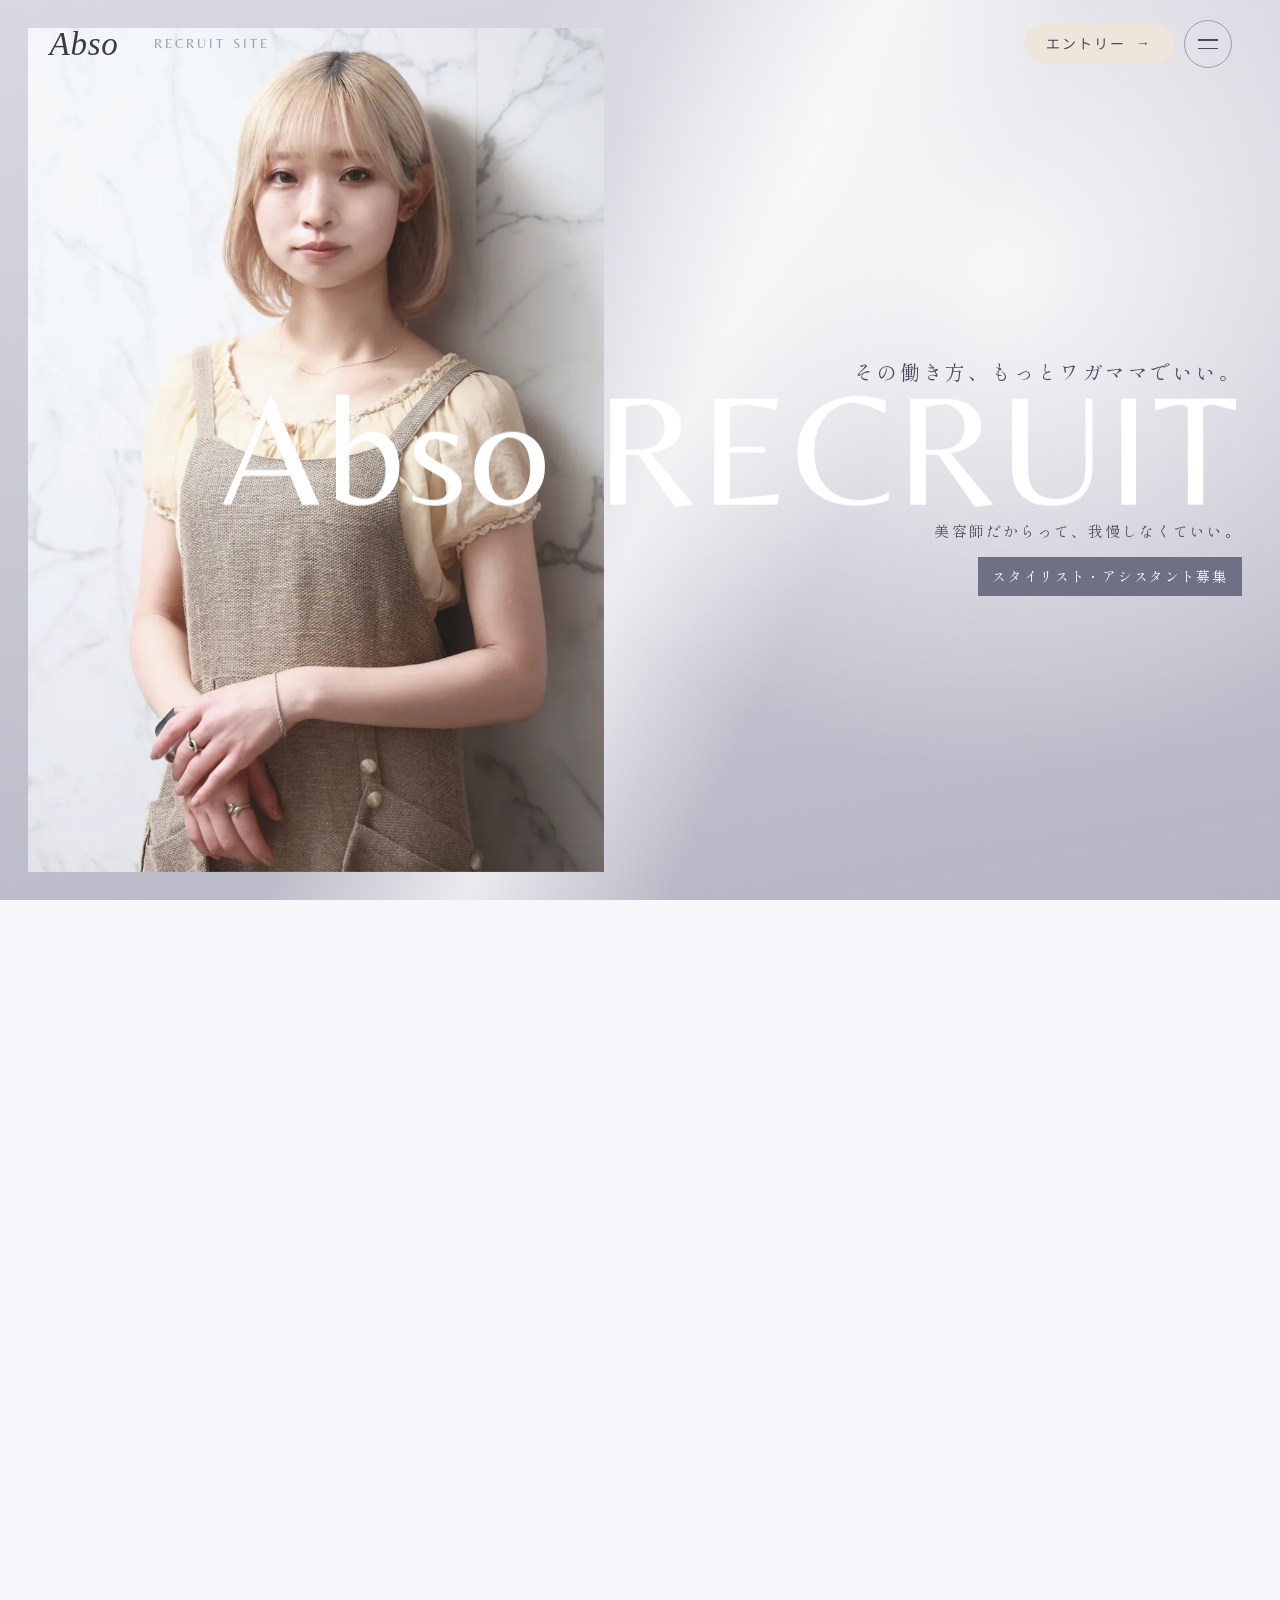
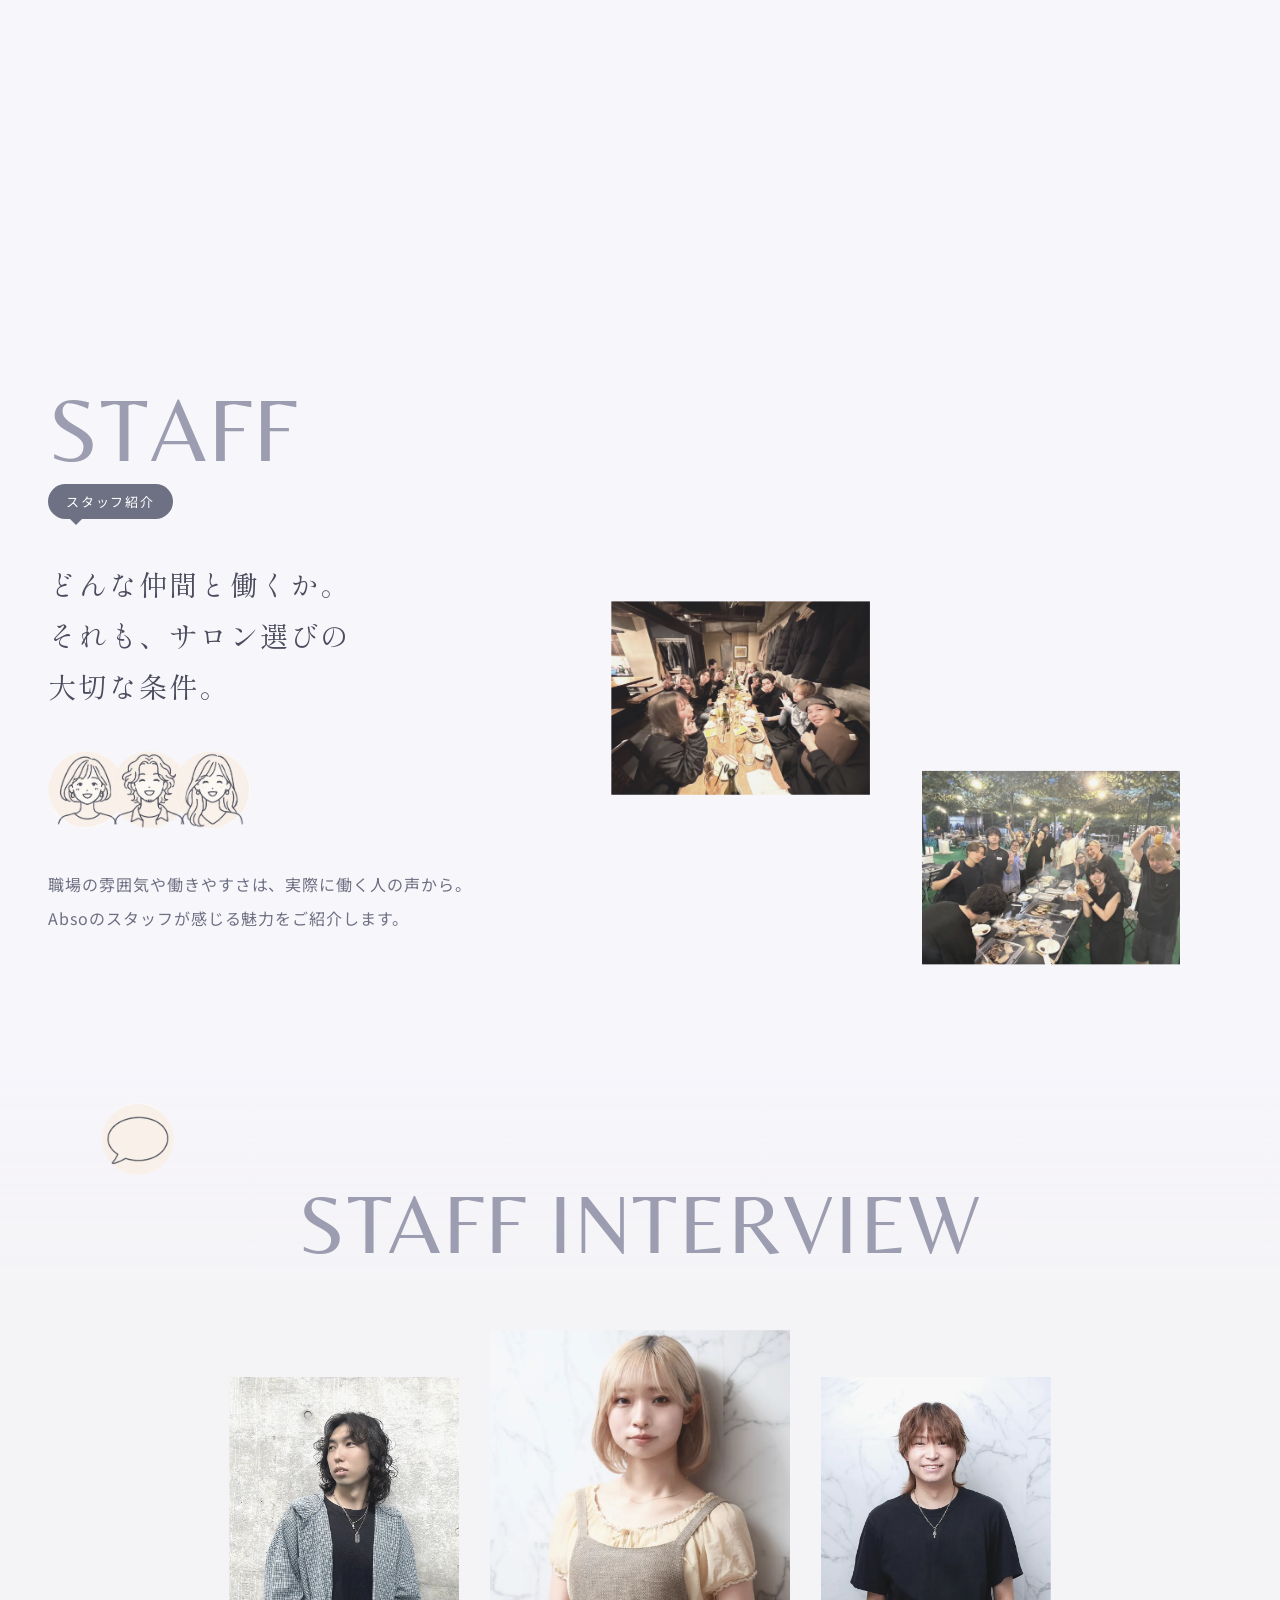
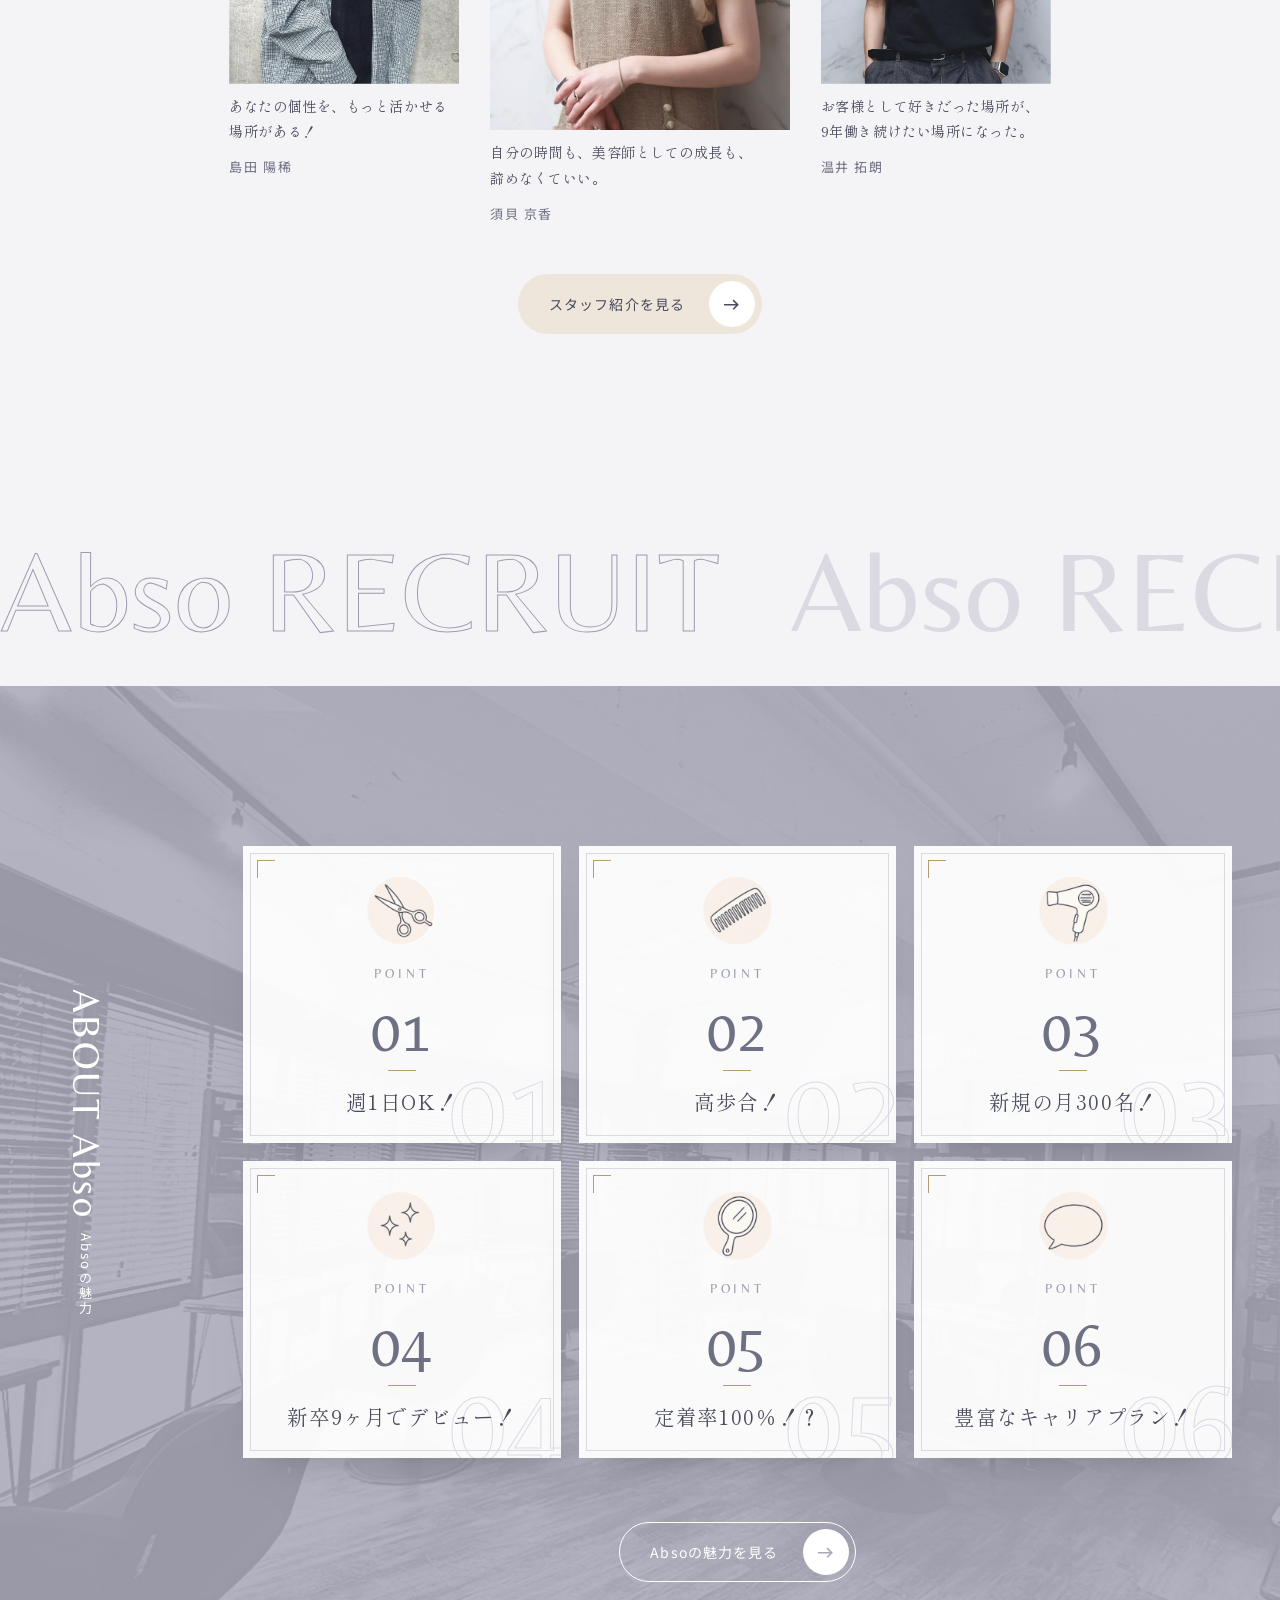
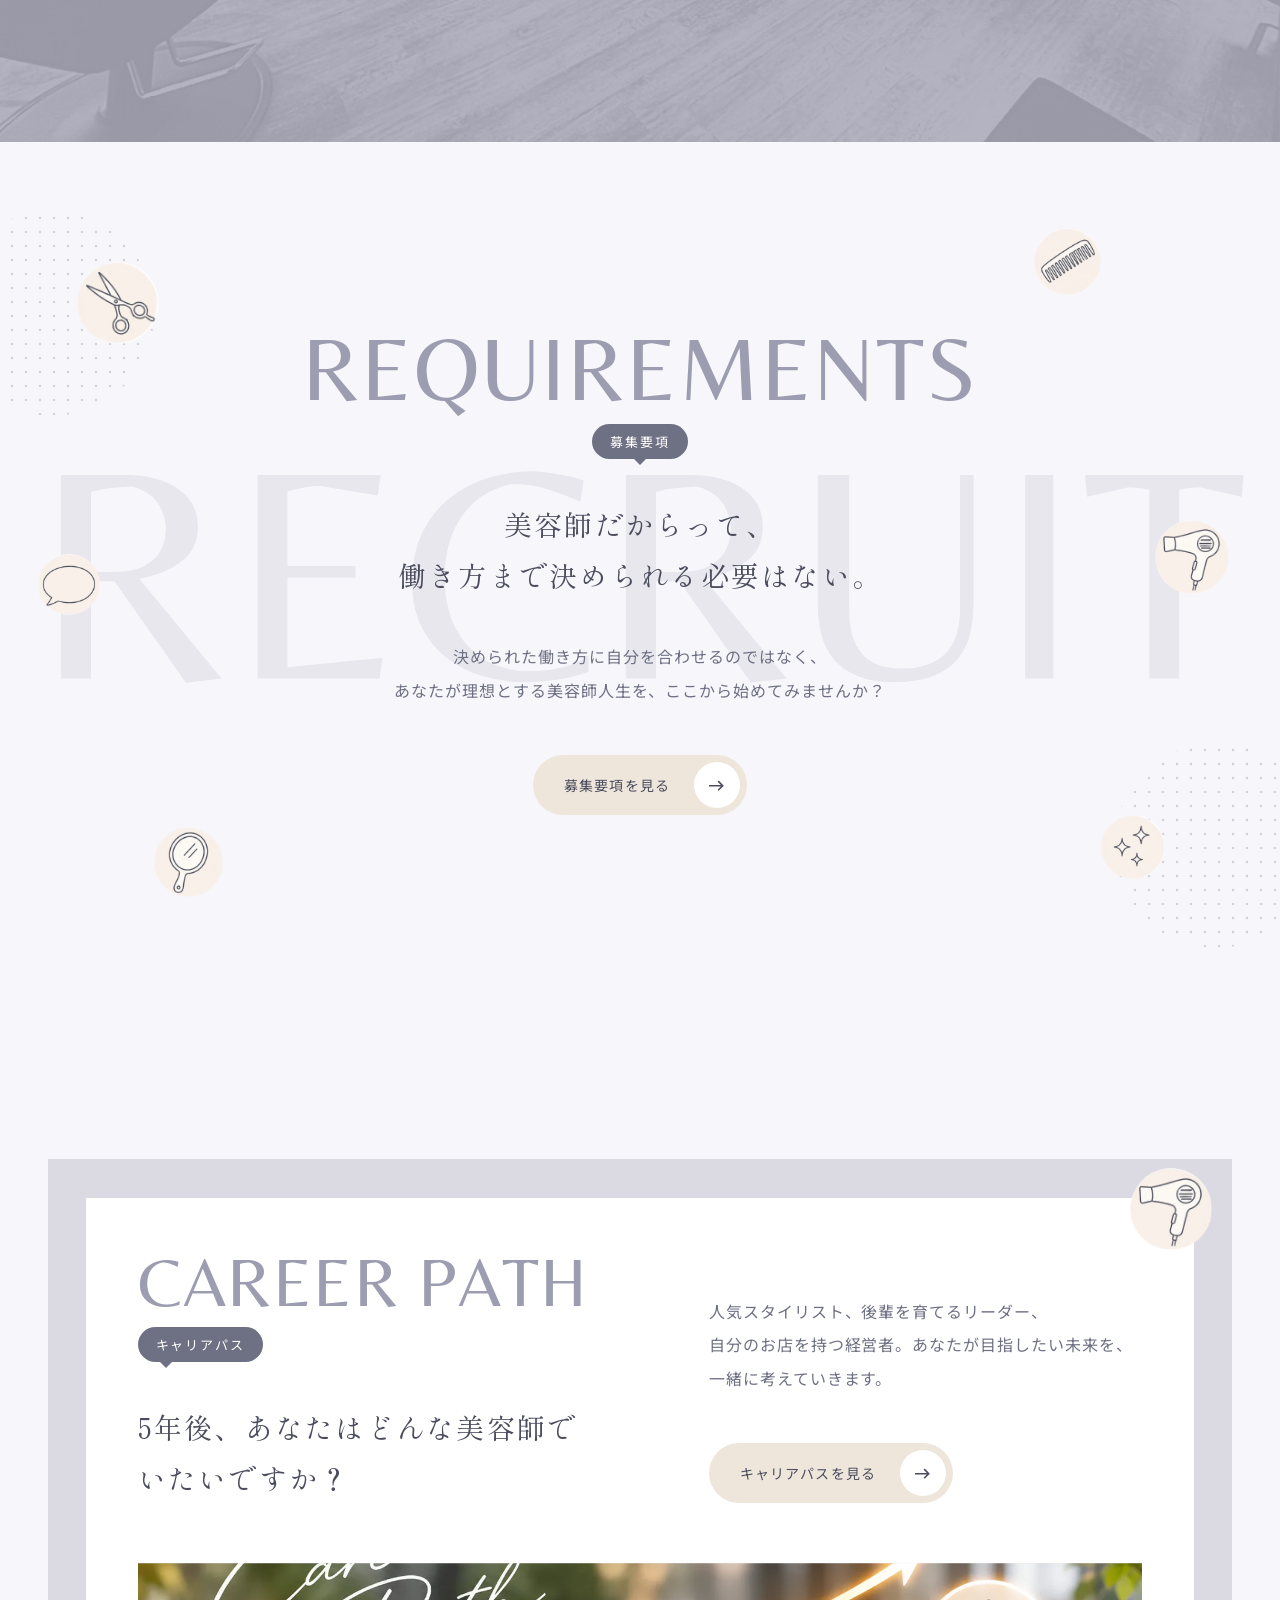
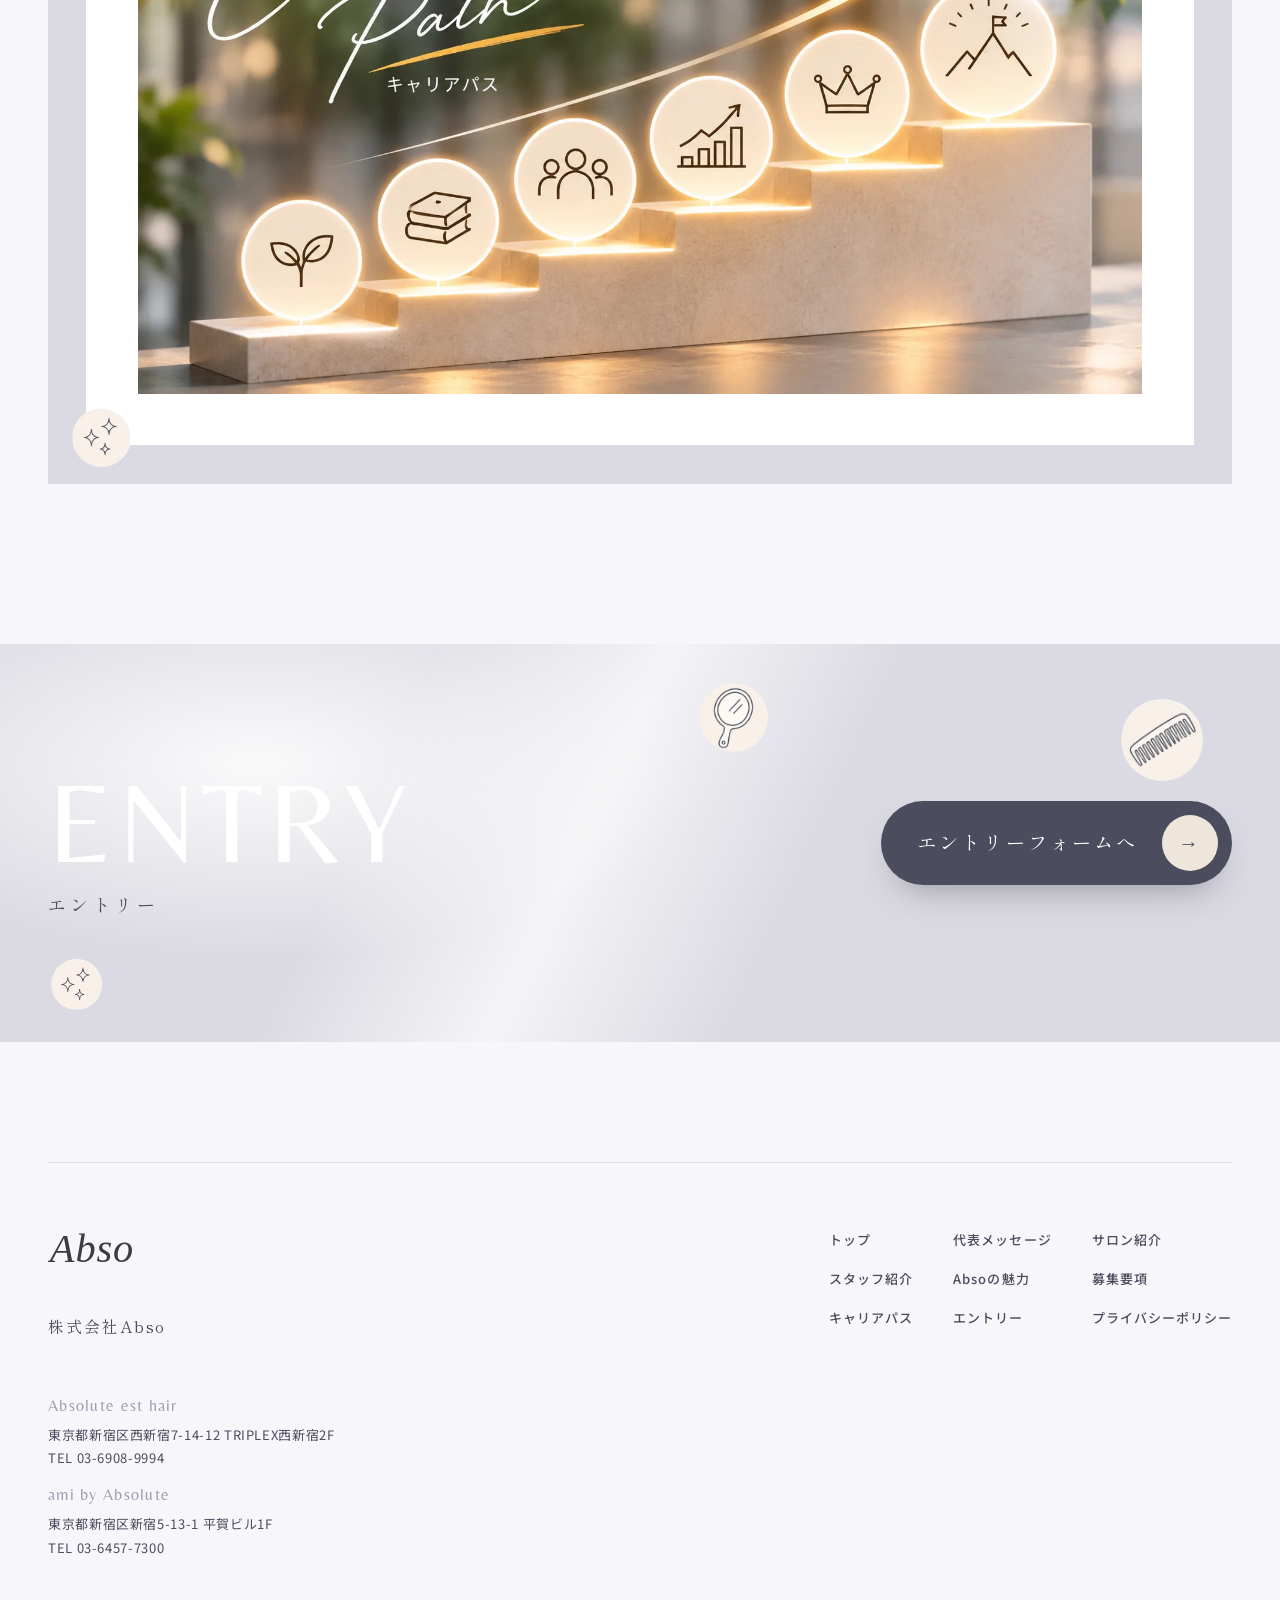
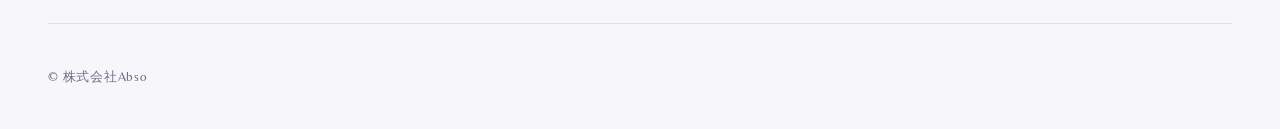
==== commit e73b8fb4: "FV の小さい文字・動きを豪華に" ====
--- a/index.html
+++ b/index.html
@@ -12,27 +12,29 @@
 <meta property="og:title" content="株式会社Abso 採用サイト｜新宿の美容室 Absolute est hair・ami by Absolute">
 <meta property="og:description" content="〔会社の説明を1〜2文で。シートの会社紹介から〕">
 <meta property="og:url" content="https://example-hp.pages.dev/">
-<meta property="og:image" content="https://example-hp.pages.dev/assets/ogp.jpg?v=20261122c">
+<meta property="og:image" content="https://example-hp.pages.dev/assets/ogp.jpg?v=20261122d">
 <meta property="og:image:width" content="1200">
 <meta property="og:image:height" content="630">
 <meta name="twitter:card" content="summary_large_image">
-<meta name="twitter:image" content="https://example-hp.pages.dev/assets/ogp.jpg?v=20261122c">
+<meta name="twitter:image" content="https://example-hp.pages.dev/assets/ogp.jpg?v=20261122d">
 <link rel="preconnect" href="https://fonts.googleapis.com">
 <link rel="preconnect" href="https://fonts.gstatic.com" crossorigin>
 <link href="https://fonts.googleapis.com/css2?family=Belleza&family=Noto+Sans+JP:wght@400;500&family=Shippori+Mincho:wght@400;500&display=swap" rel="stylesheet">
-<link rel="icon" href="assets/favicon.ico?v=20261122220601" sizes="any">
-<link rel="icon" href="assets/favicon-32.png?v=20261122220601" type="image/png" sizes="32x32">
-<link rel="apple-touch-icon" href="assets/apple-touch-icon.png?v=20261122220601">
-<link rel="stylesheet" href="tokens.css?v=20261122220601">
-<link rel="stylesheet" href="base.css?v=20261122220601">
-<link rel="stylesheet" href="style.css?v=20261122220601">
+<link rel="icon" href="assets/favicon.ico?v=20261122222024" sizes="any">
+<link rel="icon" href="assets/favicon-32.png?v=20261122222024" type="image/png" sizes="32x32">
+<link rel="apple-touch-icon" href="assets/apple-touch-icon.png?v=20261122222024">
+<link rel="stylesheet" href="tokens.css?v=20261122222024">
+<link rel="stylesheet" href="base.css?v=20261122222024">
+<link rel="stylesheet" href="style.css?v=20261122222024">
 </head>
 <body>
+<div class="opening" aria-hidden="true"><span class="opening__logo">Abso</span></div>
+<div class="progress" aria-hidden="true"></div>
 
 <header class="header header--burger">
   <a class="logo" href="./" aria-label="株式会社Abso 採用サイト トップへ">
-    <img class="logo__w" src="assets/logo_w.svg?v=20261122220601" alt="" width="120" height="48">
-    <img class="logo__c" src="assets/logo.svg?v=20261122220601" alt="" width="120" height="48">
+    <img class="logo__w" src="assets/logo_w.svg?v=20261122222024" alt="" width="120" height="48">
+    <img class="logo__c" src="assets/logo.svg?v=20261122222024" alt="" width="120" height="48">
   </a>
   <span class="header__tag" aria-hidden="true">RECRUIT SITE</span>
   <div class="header__acts">
@@ -59,7 +61,7 @@
     <section class="fv" id="top">
     <div class="fv__stage">
       <div class="fv__light" aria-hidden="true"></div>
-      <div class="fv__photo"><img src="assets/fv-person.webp?v=20261122220601" alt="Absoのスタイリスト" width="853" height="1280"></div>
+      <div class="fv__photo"><img src="assets/fv-person.webp?v=20261122222024" alt="Absoのスタイリスト" width="853" height="1280"></div>
       <div class="fv__body" data-on-photo>
         <p class="fv__en" aria-hidden="true"><span class="fv__en-l">Abso</span> <span class="fv__en-l">RECRUIT</span></p>
         <h1 class="fv__catch"><span class="fv__line">その働き方、もっとワガママでいい。</span></h1>
@@ -71,7 +73,7 @@
         <h2 class="fv__ttl">美容師の働き方に、<br>もっと自由が<wbr>あっていい。</h2>
         <p class="fv__txt">あなたは今、<wbr>自分らしく<wbr>美容師を<wbr>楽しめていますか？</p>
         <div class="fv__rep">
-          <span class="fv__rep-img"><img src="assets/rep.webp?v=20261122220601" alt="代表 山口 慎矢" width="763" height="1215"></span>
+          <span class="fv__rep-img"><img src="assets/rep.webp?v=20261122222024" alt="代表 山口 慎矢" width="763" height="1215"></span>
           <p class="fv__rep-name"><span>代表取締役</span>山口 慎矢</p>
         </div>
         <a class="btn btn--soft" href="message/" data-todo>代表メッセージを見る<span class="btn__arw"><svg viewBox="0 0 14 10" aria-hidden="true"><path d="M0 5h12M8 1l4 4-4 4" fill="none" stroke="currentColor" stroke-width="1.4"/></svg></span></a>
@@ -82,7 +84,7 @@
         <p class="fv__txt">自分らしく働くために<wbr>選びたい、<wbr>居心地の良いサロン。<wbr>あなたの新しい美容師人生が、<wbr>ここから<wbr>始まるかもしれません。</p>
         <a class="plaque" href="salon/">
           <span class="plaque__txt"><span class="plaque__ttl">サロン紹介</span><span class="plaque__view" aria-hidden="true">VIEW<svg viewBox="0 0 60 10"><path d="M0 5h58M53 1l5 4-5 4" fill="none" stroke="currentColor" stroke-width="1"/></svg></span></span>
-          <span class="plaque__img"><img src="assets/salon-shampoo.webp?v=20261122220601" alt="" width="1300" height="987" loading="lazy"></span>
+          <span class="plaque__img"><img src="assets/salon-shampoo.webp?v=20261122222024" alt="" width="1300" height="987" loading="lazy"></span>
         </a>
         <ul class="fv__shops"><li>Absolute est hair<span>西新宿</span></li><li>ami by Absolute<span>新宿</span></li></ul>
       </div>
@@ -97,41 +99,43 @@
           <p class="ttl2__ja">スタッフ紹介</p>
         </div>
         <h2 class="head rv">どんな仲間と<wbr>働くか。<br>それも、<wbr>サロン選びの<wbr>大切な条件。</h2>
-        <p class="avs rv" aria-hidden="true"><img src="assets/av-bob.webp?v=20261122220601" alt="" width="360" height="350" loading="lazy"><img src="assets/av-perm.webp?v=20261122220601" alt="" width="360" height="344" loading="lazy"><img src="assets/av-long.webp?v=20261122220601" alt="" width="360" height="349" loading="lazy"></p>
+        <p class="avs rv" aria-hidden="true"><img src="assets/av-bob.webp?v=20261122222024" alt="" width="360" height="350" loading="lazy"><img src="assets/av-perm.webp?v=20261122222024" alt="" width="360" height="344" loading="lazy"><img src="assets/av-long.webp?v=20261122222024" alt="" width="360" height="349" loading="lazy"></p>
         <p class="body rv">職場の雰囲気や<wbr>働きやすさは、<wbr>実際に働く人の声から。<wbr>Absoのスタッフが<wbr>感じる魅力を<wbr>ご紹介します。</p>
       </div>
-      <div class="collage"><img class="deco deco--g" src="assets/il-sparkle.webp?v=20261122220601" alt="" width="360" height="360" loading="lazy" aria-hidden="true">
-        <div class="collage__a pic"><img src="assets/staff-party.webp?v=20261122220601" alt="Absoのスタッフの食事会" width="1441" height="829" loading="lazy"></div>
-        <div class="collage__b pic"><img src="assets/staff-bbq.webp?v=20261122220601" alt="社内イベントのBBQ" width="1200" height="900" loading="lazy"></div>
-        <div class="collage__c pic"><img src="assets/staff-izakaya.webp?v=20261122220601" alt="スタッフの集合写真" width="1200" height="899" loading="lazy"></div>
+      <div class="collage"><img class="deco deco--g" src="assets/il-sparkle.webp?v=20261122222024" alt="" width="360" height="360" loading="lazy" aria-hidden="true">
+        <div class="collage__a pic"><img src="assets/staff-party.webp?v=20261122222024" alt="Absoのスタッフの食事会" width="1441" height="829" loading="lazy"></div>
+        <div class="collage__b pic"><img src="assets/staff-bbq.webp?v=20261122222024" alt="社内イベントのBBQ" width="1200" height="900" loading="lazy"></div>
+        <div class="collage__c pic"><img src="assets/staff-izakaya.webp?v=20261122222024" alt="スタッフの集合写真" width="1200" height="899" loading="lazy"></div>
       </div>
     </div>
     <div class="interview">
-<img class="deco deco--h" src="assets/il-bubble.webp?v=20261122220601" alt="" width="360" height="360" loading="lazy" aria-hidden="true">
+<img class="deco deco--h" src="assets/il-bubble.webp?v=20261122222024" alt="" width="360" height="360" loading="lazy" aria-hidden="true">
       <p class="interview__en" aria-hidden="true">STAFF INTERVIEW</p>
       <ul class="faces">
-        <li class="face rv"><a href="staff/"><span class="face__img pic"><img src="assets/st-shimada.webp?v=20261122220601" alt="" width="800" height="1075" loading="lazy"></span><span class="face__catch">あなたの個性を、<wbr>もっと活かせる<wbr>場所がある！</span><span class="face__name">島田 陽稀</span></a></li>
-        <li class="face face--main rv"><a href="staff/"><span class="face__img pic"><img src="assets/st-sugai.webp?v=20261122220601" alt="" width="800" height="1200" loading="lazy"></span><span class="face__catch">自分の時間も、<wbr>美容師としての成長も、<wbr>諦めなくていい。</span><span class="face__name">須貝 京香</span></a></li>
-        <li class="face rv"><a href="staff/"><span class="face__img pic"><img src="assets/st-nukui.webp?v=20261122220601" alt="" width="800" height="1200" loading="lazy"></span><span class="face__catch">お客様として<wbr>好きだった場所が、<wbr>9年働き続けたい<wbr>場所になった。</span><span class="face__name">温井 拓朗</span></a></li>
+        <li class="face rv"><a href="staff/"><span class="face__img pic"><img src="assets/st-shimada.webp?v=20261122222024" alt="" width="800" height="1075" loading="lazy"></span><span class="face__catch">あなたの個性を、<wbr>もっと活かせる<wbr>場所がある！</span><span class="face__name">島田 陽稀</span></a></li>
+        <li class="face face--main rv"><a href="staff/"><span class="face__img pic"><img src="assets/st-sugai.webp?v=20261122222024" alt="" width="800" height="1200" loading="lazy"></span><span class="face__catch">自分の時間も、<wbr>美容師としての成長も、<wbr>諦めなくていい。</span><span class="face__name">須貝 京香</span></a></li>
+        <li class="face rv"><a href="staff/"><span class="face__img pic"><img src="assets/st-nukui.webp?v=20261122222024" alt="" width="800" height="1200" loading="lazy"></span><span class="face__catch">お客様として<wbr>好きだった場所が、<wbr>9年働き続けたい<wbr>場所になった。</span><span class="face__name">温井 拓朗</span></a></li>
       </ul>
       <p class="sec__more sec__more--c"><a class="btn btn--soft" href="staff/" data-todo>スタッフ紹介を見る<span class="btn__arw"><svg viewBox="0 0 14 10" aria-hidden="true"><path d="M0 5h12M8 1l4 4-4 4" fill="none" stroke="currentColor" stroke-width="1.4"/></svg></span></a></p>
     </div>
   </section>
 
+  <div class="marquee" aria-hidden="true"><div class="marquee__in"><span>Abso RECRUIT</span><span>Abso RECRUIT</span><span>Abso RECRUIT</span><span>Abso RECRUIT</span><span>Abso RECRUIT</span><span>Abso RECRUIT</span></div></div>
+
     <section class="appeal" id="appeal">
-    <div class="appeal__bg" aria-hidden="true"><img src="assets/fv-salon.webp?v=20261122220601" alt="" width="1538" height="1063" loading="lazy"></div>
+    <div class="appeal__bg" aria-hidden="true"><img src="assets/fv-salon.webp?v=20261122222024" alt="" width="1538" height="1063" loading="lazy"></div>
     <div class="wrap appeal__in" data-on-photo>
       <div class="appeal__head">
         <p class="appeal__en" aria-hidden="true">ABOUT Abso</p>
         <h2 class="appeal__ja">Absoの魅力</h2>
       </div>
       <ol class="points">
-        <li class="point rv" data-no="01"><img class="point__ic" src="assets/il-scissors.webp?v=20261122220601" alt="" width="360" height="360" loading="lazy" aria-hidden="true"><span class="point__lbl" aria-hidden="true">POINT</span><span class="point__no" aria-hidden="true">01</span><span class="point__t">週1日OK！</span></li>
-        <li class="point rv" data-no="02"><img class="point__ic" src="assets/il-comb.webp?v=20261122220601" alt="" width="360" height="360" loading="lazy" aria-hidden="true"><span class="point__lbl" aria-hidden="true">POINT</span><span class="point__no" aria-hidden="true">02</span><span class="point__t">高歩合！</span></li>
-        <li class="point rv" data-no="03"><img class="point__ic" src="assets/il-dryer.webp?v=20261122220601" alt="" width="360" height="360" loading="lazy" aria-hidden="true"><span class="point__lbl" aria-hidden="true">POINT</span><span class="point__no" aria-hidden="true">03</span><span class="point__t">新規の<wbr>月300名！</span></li>
-        <li class="point rv" data-no="04"><img class="point__ic" src="assets/il-sparkle.webp?v=20261122220601" alt="" width="360" height="360" loading="lazy" aria-hidden="true"><span class="point__lbl" aria-hidden="true">POINT</span><span class="point__no" aria-hidden="true">04</span><span class="point__t">新卒9ヶ月で<wbr>デビュー！</span></li>
-        <li class="point rv" data-no="05"><img class="point__ic" src="assets/il-mirror.webp?v=20261122220601" alt="" width="360" height="360" loading="lazy" aria-hidden="true"><span class="point__lbl" aria-hidden="true">POINT</span><span class="point__no" aria-hidden="true">05</span><span class="point__t">定着率<wbr>100％！？</span></li>
-        <li class="point rv" data-no="06"><img class="point__ic" src="assets/il-bubble.webp?v=20261122220601" alt="" width="360" height="360" loading="lazy" aria-hidden="true"><span class="point__lbl" aria-hidden="true">POINT</span><span class="point__no" aria-hidden="true">06</span><span class="point__t">豊富な<wbr>キャリアプラン！</span></li>
+        <li class="point rv" data-no="01"><img class="point__ic" src="assets/il-scissors.webp?v=20261122222024" alt="" width="360" height="360" loading="lazy" aria-hidden="true"><span class="point__lbl" aria-hidden="true">POINT</span><span class="point__no" aria-hidden="true">01</span><span class="point__t">週1日OK！</span></li>
+        <li class="point rv" data-no="02"><img class="point__ic" src="assets/il-comb.webp?v=20261122222024" alt="" width="360" height="360" loading="lazy" aria-hidden="true"><span class="point__lbl" aria-hidden="true">POINT</span><span class="point__no" aria-hidden="true">02</span><span class="point__t">高歩合！</span></li>
+        <li class="point rv" data-no="03"><img class="point__ic" src="assets/il-dryer.webp?v=20261122222024" alt="" width="360" height="360" loading="lazy" aria-hidden="true"><span class="point__lbl" aria-hidden="true">POINT</span><span class="point__no" aria-hidden="true">03</span><span class="point__t">新規の<wbr>月300名！</span></li>
+        <li class="point rv" data-no="04"><img class="point__ic" src="assets/il-sparkle.webp?v=20261122222024" alt="" width="360" height="360" loading="lazy" aria-hidden="true"><span class="point__lbl" aria-hidden="true">POINT</span><span class="point__no" aria-hidden="true">04</span><span class="point__t">新卒9ヶ月で<wbr>デビュー！</span></li>
+        <li class="point rv" data-no="05"><img class="point__ic" src="assets/il-mirror.webp?v=20261122222024" alt="" width="360" height="360" loading="lazy" aria-hidden="true"><span class="point__lbl" aria-hidden="true">POINT</span><span class="point__no" aria-hidden="true">05</span><span class="point__t">定着率<wbr>100％！？</span></li>
+        <li class="point rv" data-no="06"><img class="point__ic" src="assets/il-bubble.webp?v=20261122222024" alt="" width="360" height="360" loading="lazy" aria-hidden="true"><span class="point__lbl" aria-hidden="true">POINT</span><span class="point__no" aria-hidden="true">06</span><span class="point__t">豊富な<wbr>キャリアプラン！</span></li>
       </ol>
       <p class="appeal__more"><a class="btn btn--line" href="appeal/" data-todo>Absoの魅力を見る<span class="btn__arw"><svg viewBox="0 0 14 10" aria-hidden="true"><path d="M0 5h12M8 1l4 4-4 4" fill="none" stroke="currentColor" stroke-width="1.4"/></svg></span></a></p>
     </div>
@@ -140,7 +144,7 @@
     <section class="sec req" id="requirements">
     <p class="req__bg-en" aria-hidden="true" data-on-photo>RECRUIT</p>
     <span class="req__dots req__dots--l" aria-hidden="true"></span><span class="req__dots req__dots--r" aria-hidden="true"></span>
-    <img class="deco deco--a" src="assets/il-scissors.webp?v=20261122220601" alt="" width="360" height="360" loading="lazy" aria-hidden="true"><img class="deco deco--b" src="assets/il-sparkle.webp?v=20261122220601" alt="" width="360" height="360" loading="lazy" aria-hidden="true"><img class="deco deco--i" src="assets/il-comb.webp?v=20261122220601" alt="" width="360" height="360" loading="lazy" aria-hidden="true"><img class="deco deco--j" src="assets/il-mirror.webp?v=20261122220601" alt="" width="360" height="360" loading="lazy" aria-hidden="true"><img class="deco deco--k" src="assets/il-dryer.webp?v=20261122220601" alt="" width="360" height="360" loading="lazy" aria-hidden="true"><img class="deco deco--l" src="assets/il-bubble.webp?v=20261122220601" alt="" width="360" height="360" loading="lazy" aria-hidden="true">
+    <img class="deco deco--a" src="assets/il-scissors.webp?v=20261122222024" alt="" width="360" height="360" loading="lazy" aria-hidden="true"><img class="deco deco--b" src="assets/il-sparkle.webp?v=20261122222024" alt="" width="360" height="360" loading="lazy" aria-hidden="true"><img class="deco deco--i" src="assets/il-comb.webp?v=20261122222024" alt="" width="360" height="360" loading="lazy" aria-hidden="true"><img class="deco deco--j" src="assets/il-mirror.webp?v=20261122222024" alt="" width="360" height="360" loading="lazy" aria-hidden="true"><img class="deco deco--k" src="assets/il-dryer.webp?v=20261122222024" alt="" width="360" height="360" loading="lazy" aria-hidden="true"><img class="deco deco--l" src="assets/il-bubble.webp?v=20261122222024" alt="" width="360" height="360" loading="lazy" aria-hidden="true">
     <div class="wrap req__in">
       <div class="ttl2 ttl2--c">
         <p class="ttl2__en" aria-hidden="true"><span class="mask"><span>REQUIREMENTS</span></span></p>
@@ -155,7 +159,7 @@
     <section class="sec career" id="career">
     <div class="wrap">
       <div class="frame">
-        <div class="frame__card career__in"><img class="deco deco--c" src="assets/il-dryer.webp?v=20261122220601" alt="" width="360" height="360" loading="lazy" aria-hidden="true"><img class="deco deco--d" src="assets/il-sparkle.webp?v=20261122220601" alt="" width="360" height="360" loading="lazy" aria-hidden="true">
+        <div class="frame__card career__in"><img class="deco deco--c" src="assets/il-dryer.webp?v=20261122222024" alt="" width="360" height="360" loading="lazy" aria-hidden="true"><img class="deco deco--d" src="assets/il-sparkle.webp?v=20261122222024" alt="" width="360" height="360" loading="lazy" aria-hidden="true">
           <div class="career__head">
             <div class="ttl2">
               <p class="ttl2__en" aria-hidden="true"><span class="mask"><span>CAREER</span></span><span class="mask"><span>PATH</span></span></p>
@@ -167,7 +171,7 @@
             <p class="body rv">人気スタイリスト、<wbr>後輩を育てるリーダー、<wbr>自分のお店を持つ経営者。<wbr>あなたが目指したい未来を、<wbr>一緒に考えていきます。</p>
             <p class="sec__more rv"><a class="btn btn--soft" href="career/" data-todo>キャリアパスを見る<span class="btn__arw"><svg viewBox="0 0 14 10" aria-hidden="true"><path d="M0 5h12M8 1l4 4-4 4" fill="none" stroke="currentColor" stroke-width="1.4"/></svg></span></a></p>
           </div>
-          <div class="career__img pic"><img src="assets/career.webp?v=20261122220601" alt="キャリアパスのイメージ（階段）" width="1671" height="941" loading="lazy"></div>
+          <div class="career__img pic"><img src="assets/career.webp?v=20261122222024" alt="キャリアパスのイメージ（階段）" width="1671" height="941" loading="lazy"></div>
         </div>
       </div>
     </div>
@@ -175,7 +179,7 @@
 
     <section class="entry" id="entry">
     <div class="entry__light" aria-hidden="true"></div>
-    <img class="deco deco--e" src="assets/il-comb.webp?v=20261122220601" alt="" width="360" height="360" loading="lazy" aria-hidden="true"><img class="deco deco--f" src="assets/il-mirror.webp?v=20261122220601" alt="" width="360" height="360" loading="lazy" aria-hidden="true"><img class="deco deco--m" src="assets/il-sparkle.webp?v=20261122220601" alt="" width="360" height="360" loading="lazy" aria-hidden="true">
+    <img class="deco deco--e" src="assets/il-comb.webp?v=20261122222024" alt="" width="360" height="360" loading="lazy" aria-hidden="true"><img class="deco deco--f" src="assets/il-mirror.webp?v=20261122222024" alt="" width="360" height="360" loading="lazy" aria-hidden="true"><img class="deco deco--m" src="assets/il-sparkle.webp?v=20261122222024" alt="" width="360" height="360" loading="lazy" aria-hidden="true">
     <div class="wrap entry__in">
       <div class="entry__head">
         <p class="entry__en" aria-hidden="true">ENTRY</p>
@@ -190,7 +194,7 @@
 <footer class="footer">
   <div class="wrap footer__top">
     <div class="footer__co">
-      <a class="footer__logo" href="./" aria-label="株式会社Abso 採用サイト トップへ"><img src="assets/logo.svg?v=20261122220601" alt="" width="120" height="48" loading="lazy"></a>
+      <a class="footer__logo" href="./" aria-label="株式会社Abso 採用サイト トップへ"><img src="assets/logo.svg?v=20261122222024" alt="" width="120" height="48" loading="lazy"></a>
       <p class="footer__name">株式会社Abso</p>
       <dl class="footer__info">
         <dt>Absolute est hair</dt><dd>東京都新宿区西新宿7-14-12 <span class="nb">TRIPLEX西新宿2F</span><br><a class="nb" href="tel:0369089994">TEL 03-6908-9994</a></dd>
@@ -212,6 +216,6 @@
   <p class="wrap footer__copy">© 株式会社Abso</p>
 </footer>
 
-<script src="site.js?v=20261122220601"></script>
+<script src="site.js?v=20261122222024"></script>
 </body>
 </html>
--- a/style.css
+++ b/style.css
@@ -32,20 +32,20 @@
 .fv__catch, .fv__lead, .fv__badge { opacity: calc(1 - var(--p1, 0) * 1.6); }
 .fv__en { position: absolute; right: clamp(20px, 3vw, 56px); top: 50%; transform: translateY(-50%); font-family: var(--ff-en); font-weight: 400; font-size: clamp(72px, 12.4vw, 210px); line-height: 1; letter-spacing: 0.02em; color: var(--c-base); text-align: right; white-space: nowrap; }
 .fv__ec { display: inline-block; opacity: var(--o, 1); filter: blur(calc((1 - var(--o, 1)) * 8px)); transform: translateY(calc((1 - var(--o, 1)) * -10px)); }
-.fv__ec > span { display: inline-block; transform-origin: 50% 100%; animation: fv-ec 1.6s cubic-bezier(0.2, 0.8, 0.2, 1) both; animation-delay: calc(0.5s + var(--c) * 0.09s); }
+.fv__ec > span { display: inline-block; transform-origin: 50% 100%; animation: fv-ec 1.6s cubic-bezier(0.2, 0.8, 0.2, 1) both; animation-delay: calc(2.4s + var(--c) * 0.09s); }
 @keyframes fv-ec { 0% { opacity: 0; filter: blur(10px); transform: translateY(40px) rotate(-14deg) scale(0.9); } 60% { opacity: 1; filter: blur(0); } 100% { opacity: 1; filter: blur(0); transform: none; } }
 .fv.is-rest .fv__ec { filter: none; }
-.fv__catch { position: absolute; left: calc(clamp(16px, 2.2vw, 40px) + min(45vw, calc((100svh - 80px) * 0.785)) + clamp(28px, 4vw, 72px)); top: calc(50% - clamp(72px, 12.4vw, 210px) / 2 - 64px); text-align: left; font-family: var(--ff-min); font-weight: 400; font-size: clamp(18px, 1.7vw, 28px); line-height: 1.7; letter-spacing: 0.12em; color: var(--c-ink); white-space: nowrap; }
+.fv__catch { position: absolute; right: clamp(20px, 3vw, 56px); top: calc(50% - clamp(72px, 12.4vw, 210px) * 0.38 - 1.75em); text-align: right; font-family: var(--ff-min); font-weight: 400; font-size: clamp(17px, 1.55vw, 25px); line-height: 1.7; letter-spacing: 0.14em; color: var(--c-ink); white-space: nowrap; }
 .fv__line { display: block; white-space: nowrap; }
-.fv__lead { position: absolute; left: calc(clamp(16px, 2.2vw, 40px) + min(45vw, calc((100svh - 80px) * 0.785)) + clamp(28px, 4vw, 72px)); top: calc(50% + clamp(72px, 12.4vw, 210px) / 2 + 16px); font-family: var(--ff-min); font-size: clamp(15px, 1.2vw, 19px); letter-spacing: 0.14em; color: var(--c-ink); }
-.fv__badge { position: absolute; left: calc(clamp(16px, 2.2vw, 40px) + min(45vw, calc((100svh - 80px) * 0.785)) + clamp(28px, 4vw, 72px)); top: calc(50% + clamp(72px, 12.4vw, 210px) / 2 + 60px); padding: 6px 14px; background: var(--c-ink-soft); color: var(--c-base); font-family: var(--ff-min); font-size: var(--fs-label); letter-spacing: 0.12em; }
-
-.fv__ch { display: inline-block; animation: fv-ch 1.2s var(--ease) both; animation-delay: calc(0.6s + var(--c) * 0.04s); }
+.fv__lead { position: absolute; right: clamp(20px, 3vw, 56px); top: calc(50% + clamp(72px, 12.4vw, 210px) * 0.42); text-align: right; font-family: var(--ff-min); font-size: clamp(14px, 1.15vw, 18px); letter-spacing: 0.14em; color: var(--c-ink); }
+.fv__badge { position: absolute; right: clamp(20px, 3vw, 56px); top: calc(50% + clamp(72px, 12.4vw, 210px) * 0.42 + 40px); padding: 6px 14px; background: var(--c-ink-soft); color: var(--c-base); font-family: var(--ff-min); font-size: var(--fs-label); letter-spacing: 0.12em; }
+
+.fv__ch { display: inline-block; animation: fv-ch 1.2s var(--ease) both; animation-delay: calc(3.1s + var(--c) * 0.04s); }
 @keyframes fv-ch { from { opacity: 0; filter: blur(6px); } to { opacity: 1; filter: blur(0); } }
-.fv__lead, .fv__badge { animation: fv-up 1.2s var(--ease) 1.4s both; }
+.fv__lead, .fv__badge { animation: fv-up 1.2s var(--ease) 3.6s both; }
 @keyframes fv-up { from { clip-path: inset(0 100% 0 0); } to { clip-path: inset(0 0 0 0); } }
 
-.fv__msg, .fv__salon { position: absolute; z-index: 3; top: 50%; left: calc(clamp(16px, 2.2vw, 40px) + min(45vw, calc((100svh - 80px) * 0.785)) + clamp(28px, 4vw, 72px)); right: clamp(20px, 3vw, 48px); display: grid; gap: var(--sp-p); justify-items: start; color: var(--c-ink); pointer-events: none; }
+.fv__msg, .fv__salon { position: absolute; z-index: 3; top: 50%; left: calc(clamp(16px, 2.2vw, 40px) + min(45vw, calc((100svh - 80px) * 0.785)) + clamp(48px, 7vw, 128px)); right: clamp(20px, 3vw, 48px); display: grid; gap: var(--sp-p); justify-items: start; color: var(--c-ink); pointer-events: none; }
 .fv__msg { opacity: calc(var(--p2, 0) - var(--p3, 0)); transform: translateY(calc(-50% + (1 - var(--p2, 0)) * 24px)); filter: blur(calc((1 - var(--p2, 0) + var(--p3, 0)) * 4px)); }
 .fv__salon { opacity: var(--p4, 0); transform: translateY(calc(-50% + (1 - var(--p4, 0)) * 24px)); }
 .fv.is-msg .fv__msg, .fv.is-salon .fv__salon { pointer-events: auto; }
@@ -79,7 +79,7 @@
   .fv__en { left: 12px; right: 12px; top: calc(12px + 64svh - 1.75em); transform: none; font-size: 19vw; line-height: 0.92; text-align: center; white-space: normal; }
   .fv__en-l { display: block; }
   .fv__catch { left: 20px; right: 20px; top: calc(12px + 64svh + 28px); text-align: left; font-size: 5.2vw; letter-spacing: 0.06em; white-space: nowrap; }
-  .fv__lead { left: 20px; right: auto; top: calc(12px + 64svh + 106px); font-size: 15px; }
+  .fv__lead { left: 20px; right: auto; top: calc(12px + 64svh + 106px); text-align: left; font-size: 15px; }
   .fv__badge { left: 20px; right: auto; top: calc(12px + 64svh + 144px); }
   .fv__msg, .fv__salon { left: 20px; right: 20px; max-width: none; top: auto; bottom: 28px; padding: 22px 20px; background: var(--c-white-94); }
   .fv__msg { transform: translateY(calc((1 - var(--p2, 0)) * 24px)); }
@@ -139,7 +139,7 @@
 .staff { overflow: hidden; padding-bottom: 0; }
 .staff__in { display: grid; grid-template-columns: minmax(0, 1fr); gap: var(--sp-g); }
 .staff__txt { display: grid; gap: var(--sp-b); max-width: 30em; }
-.collage { position: relative; display: grid; grid-template-columns: repeat(12, 1fr); }
+.collage { position: relative; margin-bottom: 24px; display: grid; grid-template-columns: repeat(12, 1fr); }
 .collage > div { overflow: hidden; }
 .collage > div img { width: 100%; height: 100%; object-fit: cover; }
 .collage__a { grid-column: 3 / 13; grid-row: 1; aspect-ratio: 16 / 10; }
@@ -205,6 +205,7 @@
 .frame__card { position: relative; background: var(--c-base); padding: clamp(28px, 4vw, 64px) clamp(20px, 4vw, 64px); }
 .career__in { display: grid; grid-template-columns: minmax(0, 1fr); gap: var(--sp-b); }
 .career__head { display: grid; gap: var(--sp-b); justify-items: start; }
+.career .ttl2__en { flex-wrap: nowrap; white-space: nowrap; font-size: clamp(36px, 5.4vw, 84px); }
 .career__txt { display: grid; gap: var(--sp-b); justify-items: start; align-content: end; }
 .career__img { grid-column: 1 / -1; aspect-ratio: 21 / 9; overflow: hidden; margin-top: var(--sp-p); background: var(--c-ph-1); }
 .career__img img { width: 100%; height: 100%; object-fit: cover; object-position: 50% 60%; }
@@ -242,3 +243,33 @@
 }
 
 .contact__in { display: grid; gap: var(--sp-g); max-width: 760px; }
+
+.opening { position: fixed; inset: 0; z-index: 100; display: grid; place-items: center; background: linear-gradient(170deg, var(--c-fv-a), var(--c-fv-b)); animation: op-out 1s cubic-bezier(0.8, 0, 0.2, 1) 1.5s forwards; pointer-events: none; }
+.opening__logo { font-family: var(--ff-en); font-size: clamp(40px, 6vw, 88px); letter-spacing: 0.12em; color: var(--c-base); animation: op-logo 1.4s cubic-bezier(0.2, 0.8, 0.2, 1) both; }
+@keyframes op-logo { from { opacity: 0; letter-spacing: 0.5em; filter: blur(8px); } to { opacity: 1; letter-spacing: 0.12em; filter: blur(0); } }
+@keyframes op-out { to { transform: translateY(-100%); visibility: hidden; } }
+
+.progress { position: fixed; left: 0; top: 0; z-index: 60; height: 2px; width: 100%; background: var(--c-accent); transform-origin: 0 50%; transform: scaleX(var(--sp, 0)); pointer-events: none; }
+
+.fv__photo { clip-path: inset(100% 0 0 0); animation: fv-photo 1.6s cubic-bezier(0.7, 0, 0.2, 1) 1.9s forwards; translate: calc(var(--mx, 0) * -14px) calc(var(--my, 0) * -10px); transition: translate 0.6s var(--ease); }
+@keyframes fv-photo { to { clip-path: inset(0 0 0 0); } }
+.fv__en { translate: calc(var(--mx, 0) * 22px) calc(var(--my, 0) * 12px); transition: translate 0.6s var(--ease); }
+
+.ttl2__en .ch2 { display: inline-block; transform: translateY(110%) rotate(10deg); transform-origin: 0 100%; transition: transform 1.1s cubic-bezier(0.2, 0.8, 0.2, 1); transition-delay: calc(var(--m, 0) * 0.12s + var(--i, 0) * 0.04s); }
+.ttl2__en.is-on .ch2 { transform: none; }
+
+.head.rv { opacity: 1; transform: none; clip-path: inset(0 100% 0 0); transition: clip-path 1.4s cubic-bezier(0.7, 0, 0.2, 1); }
+.head.rv.is-on { clip-path: inset(0 -2% 0 0); transition-delay: var(--rv-delay, 0s); }
+
+.collage__b, .collage__c { translate: 0 var(--py, 0); }
+
+.marquee { overflow: hidden; padding-block: clamp(18px, 3vw, 40px); background: var(--c-pale); }
+.marquee__in { display: flex; width: max-content; animation: mq 36s linear infinite; }
+.marquee__in span { padding-right: 0.6em; font-family: var(--ff-en); font-size: clamp(56px, 9vw, 150px); line-height: 1; white-space: nowrap; color: transparent; -webkit-text-stroke: 1px var(--c-en); }
+.marquee__in span:nth-child(even) { color: var(--c-sub); -webkit-text-stroke: 0; }
+@keyframes mq { to { transform: translateX(-50%); } }
+
+.btn--soft, .entry__btn { position: relative; overflow: hidden; }
+.btn--soft::after, .entry__btn::after { content: ""; position: absolute; top: 0; bottom: 0; left: -60%; width: 40%; background: linear-gradient(100deg, transparent, var(--c-white-70), transparent); transform: skewX(-20deg); animation: shine 4.5s ease-in-out infinite; pointer-events: none; }
+@keyframes shine { 0%, 70% { left: -60%; } 100% { left: 130%; } }
+@media (prefers-reduced-motion: reduce) { .opening { display: none; } .fv__photo { clip-path: none; animation: none; } .marquee__in, .btn--soft::after, .entry__btn::after { animation: none; } .ttl2__en .ch2 { transform: none; } .head.rv { clip-path: none; } }
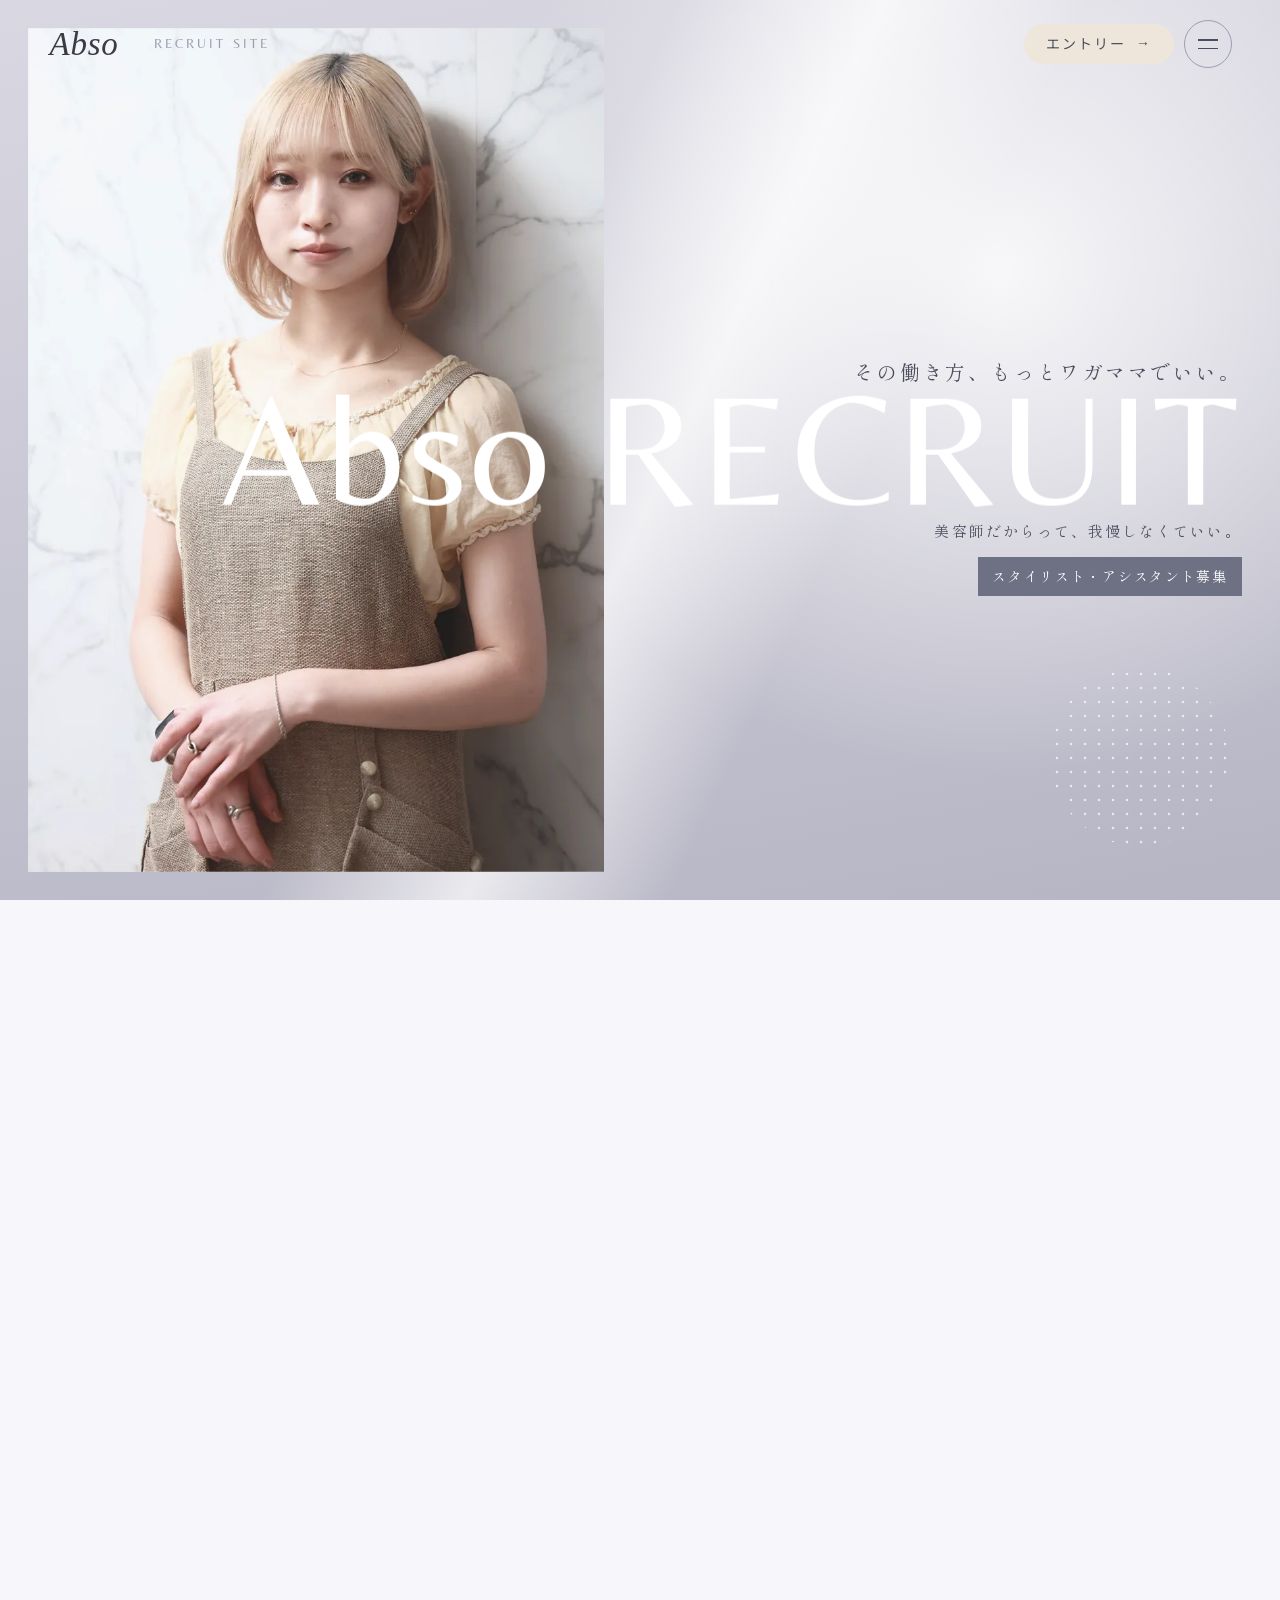
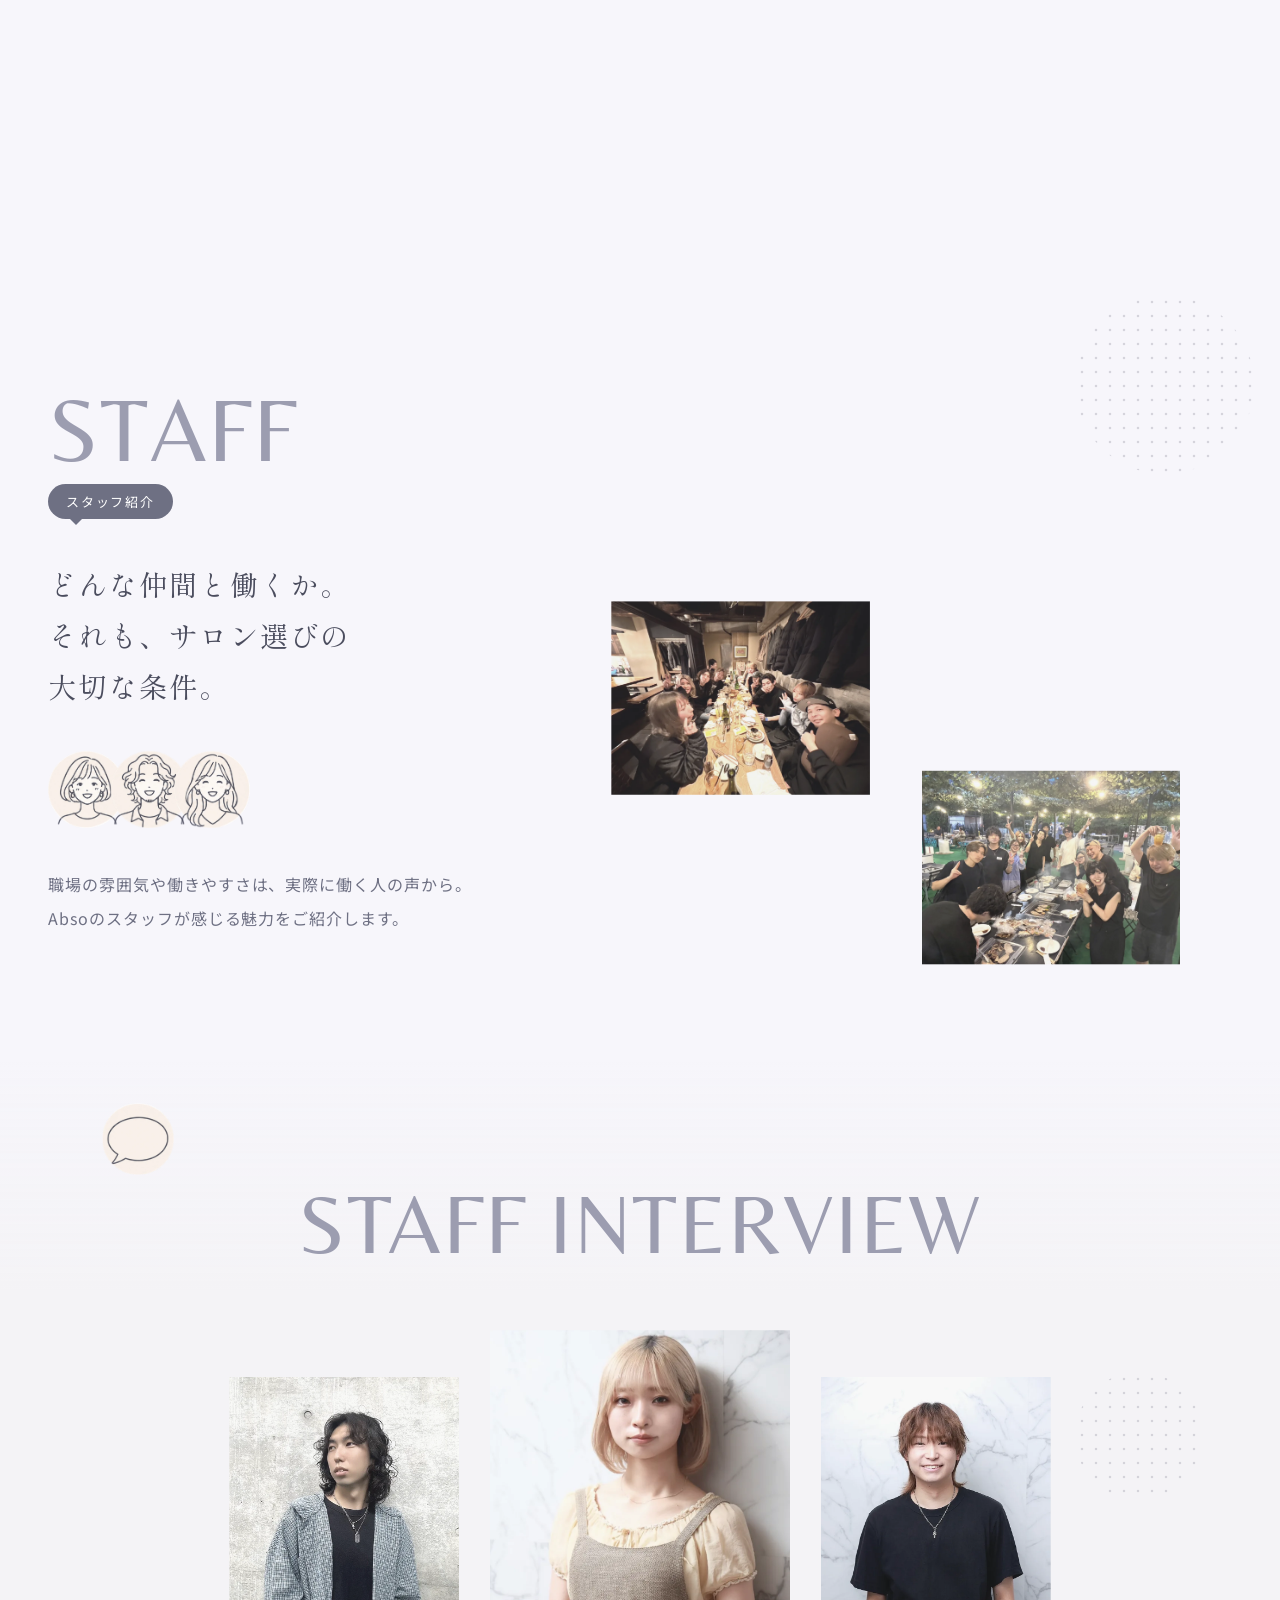
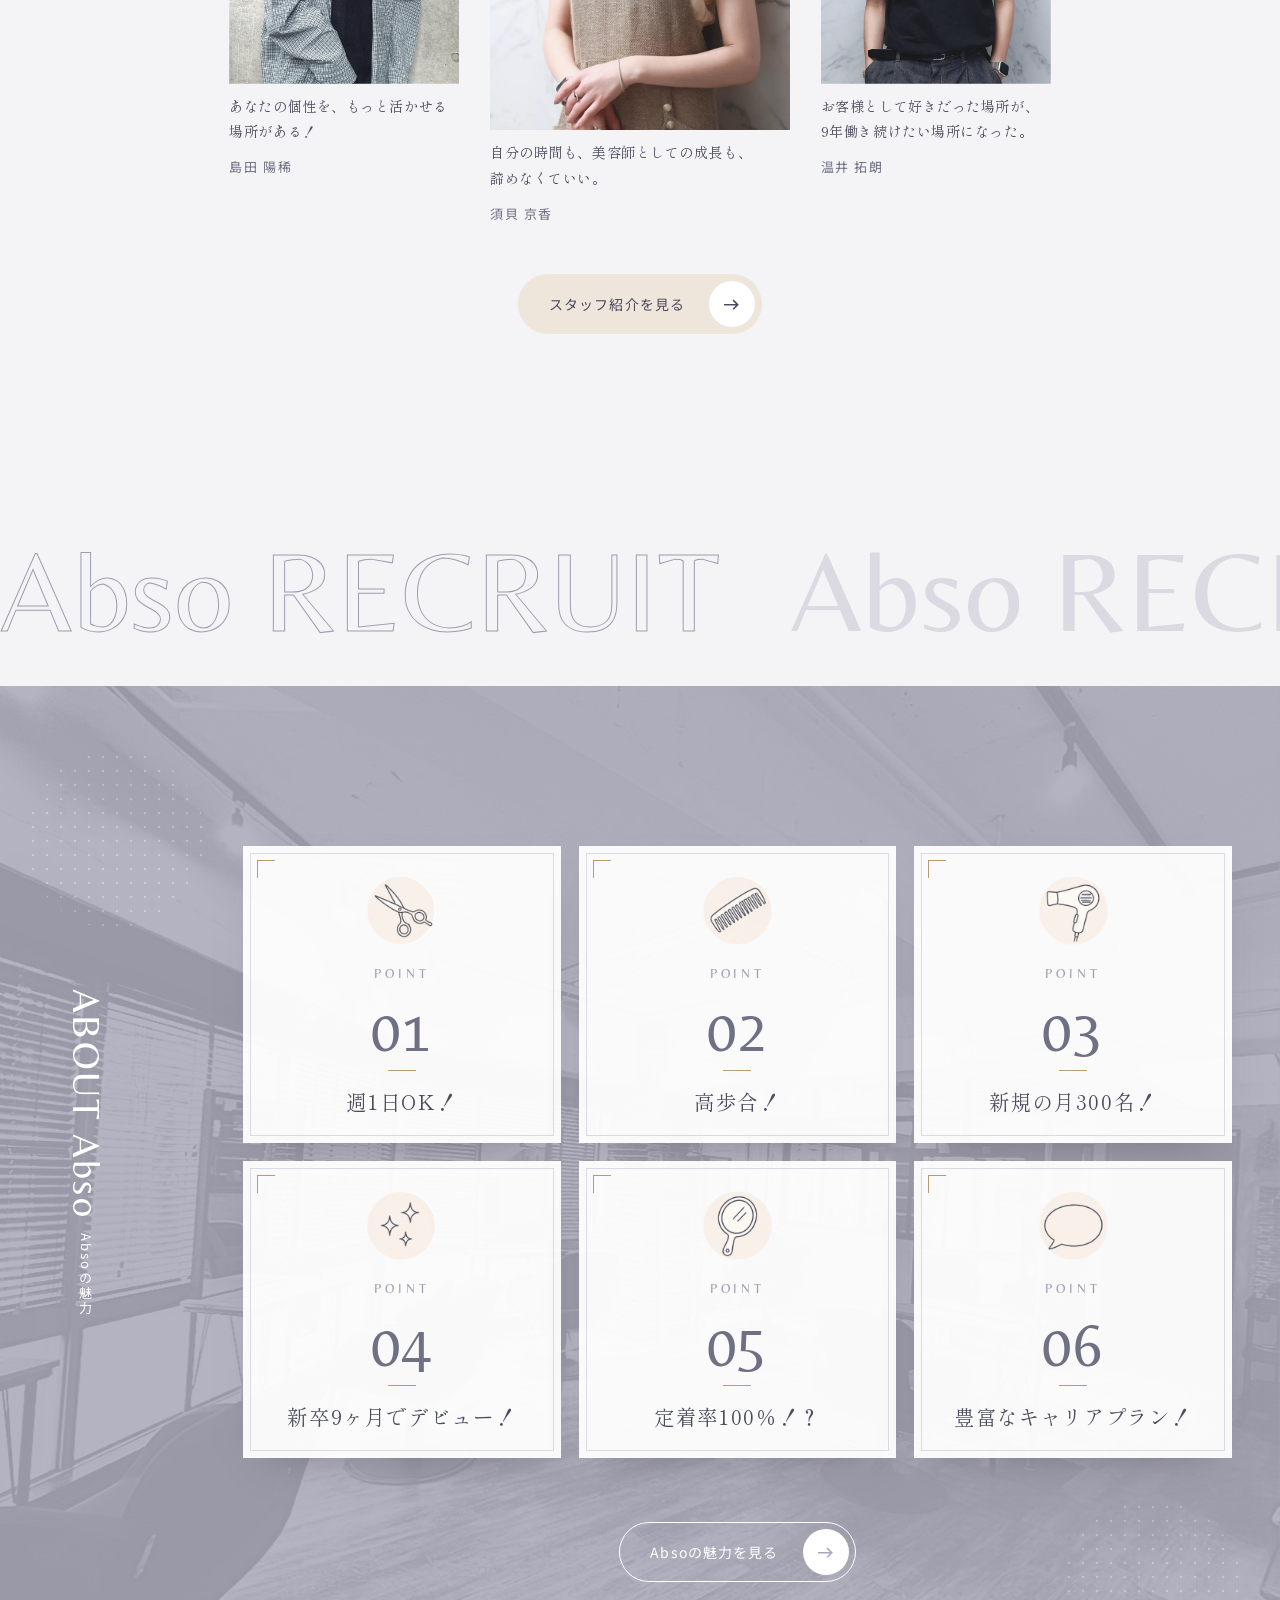
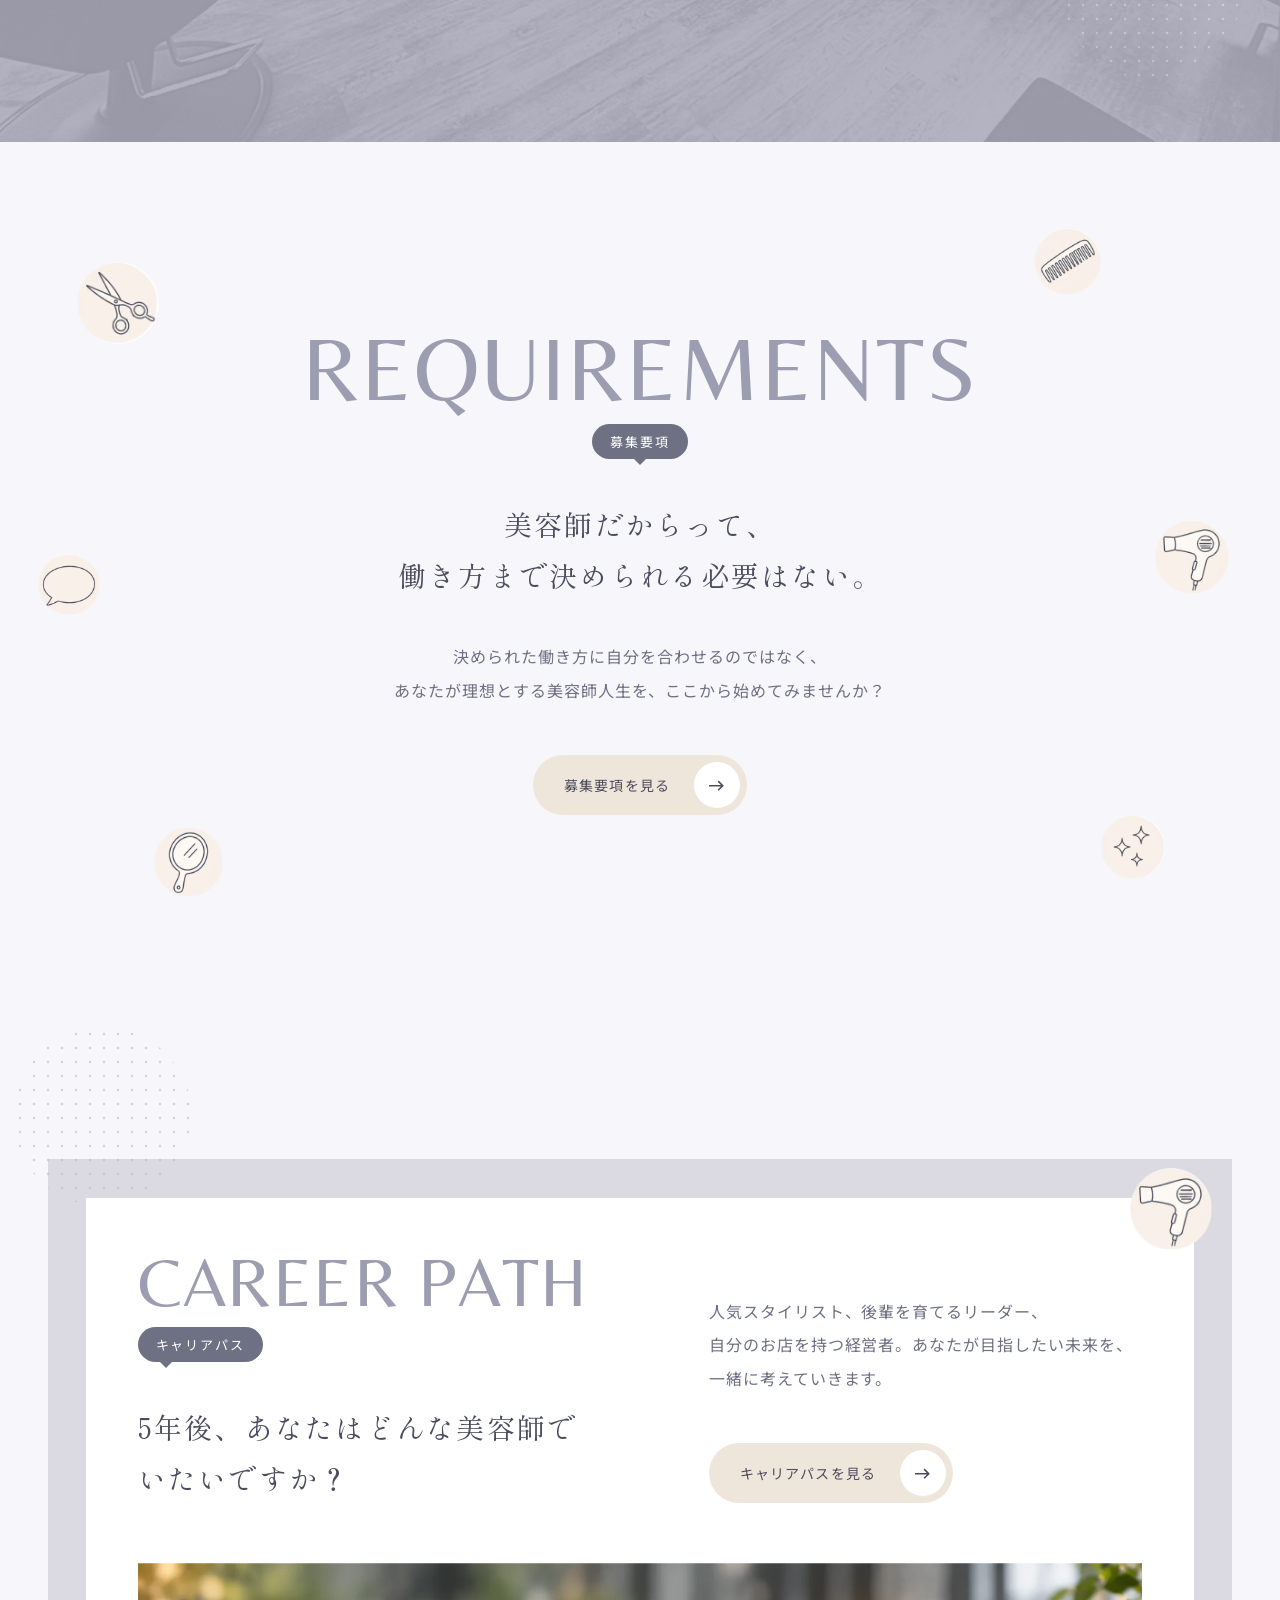
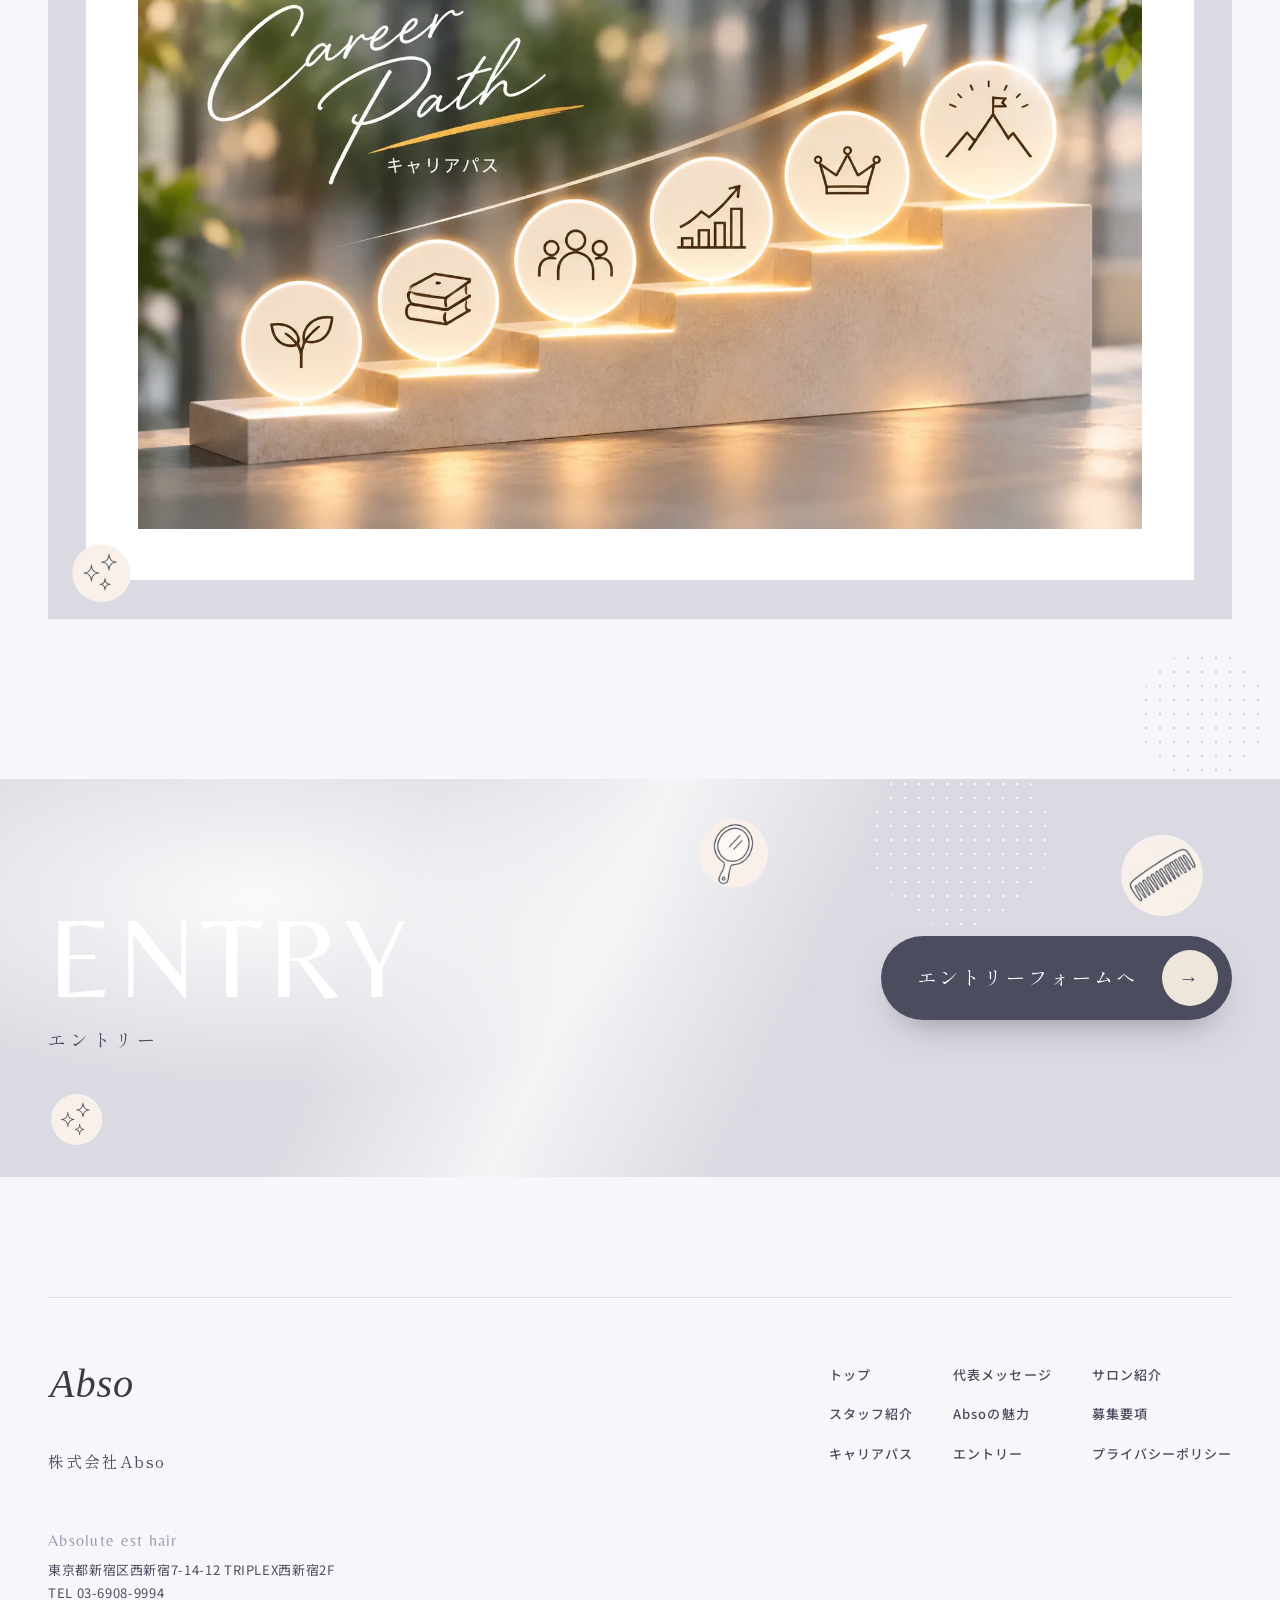
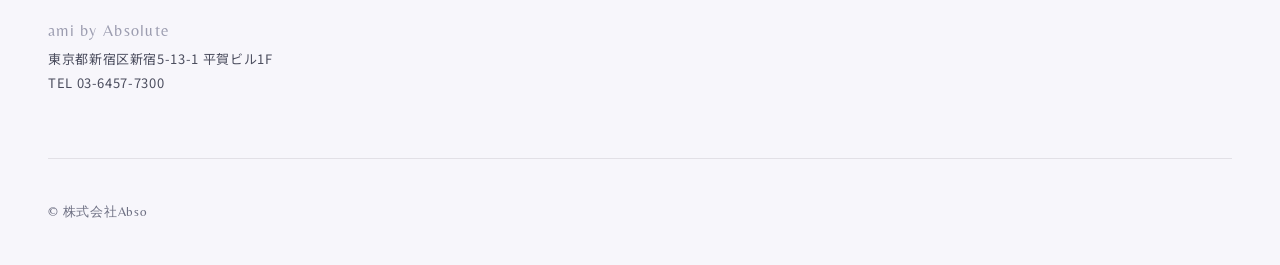
==== commit 09cca7cc: "魅力の番号・FV の写真の入れ替え・ドット・スマホの直し" ====
--- a/index.html
+++ b/index.html
@@ -12,20 +12,20 @@
 <meta property="og:title" content="株式会社Abso 採用サイト｜新宿の美容室 Absolute est hair・ami by Absolute">
 <meta property="og:description" content="〔会社の説明を1〜2文で。シートの会社紹介から〕">
 <meta property="og:url" content="https://example-hp.pages.dev/">
-<meta property="og:image" content="https://example-hp.pages.dev/assets/ogp.jpg?v=20261122d">
+<meta property="og:image" content="https://example-hp.pages.dev/assets/ogp.jpg?v=20261123a">
 <meta property="og:image:width" content="1200">
 <meta property="og:image:height" content="630">
 <meta name="twitter:card" content="summary_large_image">
-<meta name="twitter:image" content="https://example-hp.pages.dev/assets/ogp.jpg?v=20261122d">
+<meta name="twitter:image" content="https://example-hp.pages.dev/assets/ogp.jpg?v=20261123a">
 <link rel="preconnect" href="https://fonts.googleapis.com">
 <link rel="preconnect" href="https://fonts.gstatic.com" crossorigin>
 <link href="https://fonts.googleapis.com/css2?family=Belleza&family=Noto+Sans+JP:wght@400;500&family=Shippori+Mincho:wght@400;500&display=swap" rel="stylesheet">
-<link rel="icon" href="assets/favicon.ico?v=20261122222024" sizes="any">
-<link rel="icon" href="assets/favicon-32.png?v=20261122222024" type="image/png" sizes="32x32">
-<link rel="apple-touch-icon" href="assets/apple-touch-icon.png?v=20261122222024">
-<link rel="stylesheet" href="tokens.css?v=20261122222024">
-<link rel="stylesheet" href="base.css?v=20261122222024">
-<link rel="stylesheet" href="style.css?v=20261122222024">
+<link rel="icon" href="assets/favicon.ico?v=20261122223301" sizes="any">
+<link rel="icon" href="assets/favicon-32.png?v=20261122223301" type="image/png" sizes="32x32">
+<link rel="apple-touch-icon" href="assets/apple-touch-icon.png?v=20261122223301">
+<link rel="stylesheet" href="tokens.css?v=20261122223301">
+<link rel="stylesheet" href="base.css?v=20261122223301">
+<link rel="stylesheet" href="style.css?v=20261122223301">
 </head>
 <body>
 <div class="opening" aria-hidden="true"><span class="opening__logo">Abso</span></div>
@@ -33,8 +33,8 @@
 
 <header class="header header--burger">
   <a class="logo" href="./" aria-label="株式会社Abso 採用サイト トップへ">
-    <img class="logo__w" src="assets/logo_w.svg?v=20261122222024" alt="" width="120" height="48">
-    <img class="logo__c" src="assets/logo.svg?v=20261122222024" alt="" width="120" height="48">
+    <img class="logo__w" src="assets/logo_w.svg?v=20261122223301" alt="" width="120" height="48">
+    <img class="logo__c" src="assets/logo.svg?v=20261122223301" alt="" width="120" height="48">
   </a>
   <span class="header__tag" aria-hidden="true">RECRUIT SITE</span>
   <div class="header__acts">
@@ -60,8 +60,8 @@
 
     <section class="fv" id="top">
     <div class="fv__stage">
-      <div class="fv__light" aria-hidden="true"></div>
-      <div class="fv__photo"><img src="assets/fv-person.webp?v=20261122222024" alt="Absoのスタイリスト" width="853" height="1280"></div>
+      <div class="fv__light" aria-hidden="true"></div><span class="dots dots--f1" aria-hidden="true"></span>
+      <div class="fv__photo"><img class="is-cur" src="assets/fv-person.webp?v=20261122223301" alt="Absoのスタイリスト" width="853" height="1280"><img src="assets/st-shimada.webp?v=20261122223301" alt="" width="800" height="1075"><img src="assets/st-nukui.webp?v=20261122223301" alt="" width="800" height="1200"></div>
       <div class="fv__body" data-on-photo>
         <p class="fv__en" aria-hidden="true"><span class="fv__en-l">Abso</span> <span class="fv__en-l">RECRUIT</span></p>
         <h1 class="fv__catch"><span class="fv__line">その働き方、もっとワガママでいい。</span></h1>
@@ -73,7 +73,7 @@
         <h2 class="fv__ttl">美容師の働き方に、<br>もっと自由が<wbr>あっていい。</h2>
         <p class="fv__txt">あなたは今、<wbr>自分らしく<wbr>美容師を<wbr>楽しめていますか？</p>
         <div class="fv__rep">
-          <span class="fv__rep-img"><img src="assets/rep.webp?v=20261122222024" alt="代表 山口 慎矢" width="763" height="1215"></span>
+          <span class="fv__rep-img"><img src="assets/rep.webp?v=20261122223301" alt="代表 山口 慎矢" width="763" height="1215"></span>
           <p class="fv__rep-name"><span>代表取締役</span>山口 慎矢</p>
         </div>
         <a class="btn btn--soft" href="message/" data-todo>代表メッセージを見る<span class="btn__arw"><svg viewBox="0 0 14 10" aria-hidden="true"><path d="M0 5h12M8 1l4 4-4 4" fill="none" stroke="currentColor" stroke-width="1.4"/></svg></span></a>
@@ -84,7 +84,7 @@
         <p class="fv__txt">自分らしく働くために<wbr>選びたい、<wbr>居心地の良いサロン。<wbr>あなたの新しい美容師人生が、<wbr>ここから<wbr>始まるかもしれません。</p>
         <a class="plaque" href="salon/">
           <span class="plaque__txt"><span class="plaque__ttl">サロン紹介</span><span class="plaque__view" aria-hidden="true">VIEW<svg viewBox="0 0 60 10"><path d="M0 5h58M53 1l5 4-5 4" fill="none" stroke="currentColor" stroke-width="1"/></svg></span></span>
-          <span class="plaque__img"><img src="assets/salon-shampoo.webp?v=20261122222024" alt="" width="1300" height="987" loading="lazy"></span>
+          <span class="plaque__img"><img src="assets/salon-shampoo.webp?v=20261122223301" alt="" width="1300" height="987" loading="lazy"></span>
         </a>
         <ul class="fv__shops"><li>Absolute est hair<span>西新宿</span></li><li>ami by Absolute<span>新宿</span></li></ul>
       </div>
@@ -92,6 +92,7 @@
   </section>
 
     <section class="sec staff" id="staff">
+    <span class="dots dots--s1" aria-hidden="true"></span><span class="dots dots--s2" aria-hidden="true"></span>
     <div class="wrap staff__in">
       <div class="staff__txt">
         <div class="ttl2">
@@ -99,22 +100,22 @@
           <p class="ttl2__ja">スタッフ紹介</p>
         </div>
         <h2 class="head rv">どんな仲間と<wbr>働くか。<br>それも、<wbr>サロン選びの<wbr>大切な条件。</h2>
-        <p class="avs rv" aria-hidden="true"><img src="assets/av-bob.webp?v=20261122222024" alt="" width="360" height="350" loading="lazy"><img src="assets/av-perm.webp?v=20261122222024" alt="" width="360" height="344" loading="lazy"><img src="assets/av-long.webp?v=20261122222024" alt="" width="360" height="349" loading="lazy"></p>
+        <p class="avs rv" aria-hidden="true"><img src="assets/av-bob.webp?v=20261122223301" alt="" width="360" height="350" loading="lazy"><img src="assets/av-perm.webp?v=20261122223301" alt="" width="360" height="344" loading="lazy"><img src="assets/av-long.webp?v=20261122223301" alt="" width="360" height="349" loading="lazy"></p>
         <p class="body rv">職場の雰囲気や<wbr>働きやすさは、<wbr>実際に働く人の声から。<wbr>Absoのスタッフが<wbr>感じる魅力を<wbr>ご紹介します。</p>
       </div>
-      <div class="collage"><img class="deco deco--g" src="assets/il-sparkle.webp?v=20261122222024" alt="" width="360" height="360" loading="lazy" aria-hidden="true">
-        <div class="collage__a pic"><img src="assets/staff-party.webp?v=20261122222024" alt="Absoのスタッフの食事会" width="1441" height="829" loading="lazy"></div>
-        <div class="collage__b pic"><img src="assets/staff-bbq.webp?v=20261122222024" alt="社内イベントのBBQ" width="1200" height="900" loading="lazy"></div>
-        <div class="collage__c pic"><img src="assets/staff-izakaya.webp?v=20261122222024" alt="スタッフの集合写真" width="1200" height="899" loading="lazy"></div>
-      </div>
-    </div>
-    <div class="interview">
-<img class="deco deco--h" src="assets/il-bubble.webp?v=20261122222024" alt="" width="360" height="360" loading="lazy" aria-hidden="true">
+      <div class="collage"><img class="deco deco--g" src="assets/il-sparkle.webp?v=20261122223301" alt="" width="360" height="360" loading="lazy" aria-hidden="true">
+        <div class="collage__a pic"><img src="assets/staff-party.webp?v=20261122223301" alt="Absoのスタッフの食事会" width="1441" height="829" loading="lazy"></div>
+        <div class="collage__b pic"><img src="assets/staff-bbq.webp?v=20261122223301" alt="社内イベントのBBQ" width="1200" height="900" loading="lazy"></div>
+        <div class="collage__c pic"><img src="assets/staff-izakaya.webp?v=20261122223301" alt="スタッフの集合写真" width="1200" height="899" loading="lazy"></div>
+      </div>
+    </div>
+    <div class="interview"><span class="dots dots--i1" aria-hidden="true"></span>
+<img class="deco deco--h" src="assets/il-bubble.webp?v=20261122223301" alt="" width="360" height="360" loading="lazy" aria-hidden="true">
       <p class="interview__en" aria-hidden="true">STAFF INTERVIEW</p>
       <ul class="faces">
-        <li class="face rv"><a href="staff/"><span class="face__img pic"><img src="assets/st-shimada.webp?v=20261122222024" alt="" width="800" height="1075" loading="lazy"></span><span class="face__catch">あなたの個性を、<wbr>もっと活かせる<wbr>場所がある！</span><span class="face__name">島田 陽稀</span></a></li>
-        <li class="face face--main rv"><a href="staff/"><span class="face__img pic"><img src="assets/st-sugai.webp?v=20261122222024" alt="" width="800" height="1200" loading="lazy"></span><span class="face__catch">自分の時間も、<wbr>美容師としての成長も、<wbr>諦めなくていい。</span><span class="face__name">須貝 京香</span></a></li>
-        <li class="face rv"><a href="staff/"><span class="face__img pic"><img src="assets/st-nukui.webp?v=20261122222024" alt="" width="800" height="1200" loading="lazy"></span><span class="face__catch">お客様として<wbr>好きだった場所が、<wbr>9年働き続けたい<wbr>場所になった。</span><span class="face__name">温井 拓朗</span></a></li>
+        <li class="face rv"><a href="staff/"><span class="face__img pic"><img src="assets/st-shimada.webp?v=20261122223301" alt="" width="800" height="1075" loading="lazy"></span><span class="face__catch">あなたの個性を、<wbr>もっと活かせる<wbr>場所がある！</span><span class="face__name">島田 陽稀</span></a></li>
+        <li class="face face--main rv"><a href="staff/"><span class="face__img pic"><img src="assets/st-sugai.webp?v=20261122223301" alt="" width="800" height="1200" loading="lazy"></span><span class="face__catch">自分の時間も、<wbr>美容師としての成長も、<wbr>諦めなくていい。</span><span class="face__name">須貝 京香</span></a></li>
+        <li class="face rv"><a href="staff/"><span class="face__img pic"><img src="assets/st-nukui.webp?v=20261122223301" alt="" width="800" height="1200" loading="lazy"></span><span class="face__catch">お客様として<wbr>好きだった場所が、<wbr>9年働き続けたい<wbr>場所になった。</span><span class="face__name">温井 拓朗</span></a></li>
       </ul>
       <p class="sec__more sec__more--c"><a class="btn btn--soft" href="staff/" data-todo>スタッフ紹介を見る<span class="btn__arw"><svg viewBox="0 0 14 10" aria-hidden="true"><path d="M0 5h12M8 1l4 4-4 4" fill="none" stroke="currentColor" stroke-width="1.4"/></svg></span></a></p>
     </div>
@@ -123,28 +124,28 @@
   <div class="marquee" aria-hidden="true"><div class="marquee__in"><span>Abso RECRUIT</span><span>Abso RECRUIT</span><span>Abso RECRUIT</span><span>Abso RECRUIT</span><span>Abso RECRUIT</span><span>Abso RECRUIT</span></div></div>
 
     <section class="appeal" id="appeal">
-    <div class="appeal__bg" aria-hidden="true"><img src="assets/fv-salon.webp?v=20261122222024" alt="" width="1538" height="1063" loading="lazy"></div>
+    <span class="dots dots--a1" aria-hidden="true"></span><span class="dots dots--a2" aria-hidden="true"></span>
+    <div class="appeal__bg" aria-hidden="true"><img src="assets/fv-salon.webp?v=20261122223301" alt="" width="1538" height="1063" loading="lazy"></div>
     <div class="wrap appeal__in" data-on-photo>
       <div class="appeal__head">
         <p class="appeal__en" aria-hidden="true">ABOUT Abso</p>
         <h2 class="appeal__ja">Absoの魅力</h2>
       </div>
       <ol class="points">
-        <li class="point rv" data-no="01"><img class="point__ic" src="assets/il-scissors.webp?v=20261122222024" alt="" width="360" height="360" loading="lazy" aria-hidden="true"><span class="point__lbl" aria-hidden="true">POINT</span><span class="point__no" aria-hidden="true">01</span><span class="point__t">週1日OK！</span></li>
-        <li class="point rv" data-no="02"><img class="point__ic" src="assets/il-comb.webp?v=20261122222024" alt="" width="360" height="360" loading="lazy" aria-hidden="true"><span class="point__lbl" aria-hidden="true">POINT</span><span class="point__no" aria-hidden="true">02</span><span class="point__t">高歩合！</span></li>
-        <li class="point rv" data-no="03"><img class="point__ic" src="assets/il-dryer.webp?v=20261122222024" alt="" width="360" height="360" loading="lazy" aria-hidden="true"><span class="point__lbl" aria-hidden="true">POINT</span><span class="point__no" aria-hidden="true">03</span><span class="point__t">新規の<wbr>月300名！</span></li>
-        <li class="point rv" data-no="04"><img class="point__ic" src="assets/il-sparkle.webp?v=20261122222024" alt="" width="360" height="360" loading="lazy" aria-hidden="true"><span class="point__lbl" aria-hidden="true">POINT</span><span class="point__no" aria-hidden="true">04</span><span class="point__t">新卒9ヶ月で<wbr>デビュー！</span></li>
-        <li class="point rv" data-no="05"><img class="point__ic" src="assets/il-mirror.webp?v=20261122222024" alt="" width="360" height="360" loading="lazy" aria-hidden="true"><span class="point__lbl" aria-hidden="true">POINT</span><span class="point__no" aria-hidden="true">05</span><span class="point__t">定着率<wbr>100％！？</span></li>
-        <li class="point rv" data-no="06"><img class="point__ic" src="assets/il-bubble.webp?v=20261122222024" alt="" width="360" height="360" loading="lazy" aria-hidden="true"><span class="point__lbl" aria-hidden="true">POINT</span><span class="point__no" aria-hidden="true">06</span><span class="point__t">豊富な<wbr>キャリアプラン！</span></li>
+        <li class="point rv" data-no="01"><img class="point__ic" src="assets/il-scissors.webp?v=20261122223301" alt="" width="360" height="360" loading="lazy" aria-hidden="true"><span class="point__lbl" aria-hidden="true">POINT</span><span class="point__no" aria-hidden="true">01</span><span class="point__t">週1日OK！</span></li>
+        <li class="point rv" data-no="02"><img class="point__ic" src="assets/il-comb.webp?v=20261122223301" alt="" width="360" height="360" loading="lazy" aria-hidden="true"><span class="point__lbl" aria-hidden="true">POINT</span><span class="point__no" aria-hidden="true">02</span><span class="point__t">高歩合！</span></li>
+        <li class="point rv" data-no="03"><img class="point__ic" src="assets/il-dryer.webp?v=20261122223301" alt="" width="360" height="360" loading="lazy" aria-hidden="true"><span class="point__lbl" aria-hidden="true">POINT</span><span class="point__no" aria-hidden="true">03</span><span class="point__t">新規の<wbr>月300名！</span></li>
+        <li class="point rv" data-no="04"><img class="point__ic" src="assets/il-sparkle.webp?v=20261122223301" alt="" width="360" height="360" loading="lazy" aria-hidden="true"><span class="point__lbl" aria-hidden="true">POINT</span><span class="point__no" aria-hidden="true">04</span><span class="point__t">新卒9ヶ月で<wbr>デビュー！</span></li>
+        <li class="point rv" data-no="05"><img class="point__ic" src="assets/il-mirror.webp?v=20261122223301" alt="" width="360" height="360" loading="lazy" aria-hidden="true"><span class="point__lbl" aria-hidden="true">POINT</span><span class="point__no" aria-hidden="true">05</span><span class="point__t">定着率<wbr>100％！？</span></li>
+        <li class="point rv" data-no="06"><img class="point__ic" src="assets/il-bubble.webp?v=20261122223301" alt="" width="360" height="360" loading="lazy" aria-hidden="true"><span class="point__lbl" aria-hidden="true">POINT</span><span class="point__no" aria-hidden="true">06</span><span class="point__t">豊富な<wbr>キャリアプラン！</span></li>
       </ol>
       <p class="appeal__more"><a class="btn btn--line" href="appeal/" data-todo>Absoの魅力を見る<span class="btn__arw"><svg viewBox="0 0 14 10" aria-hidden="true"><path d="M0 5h12M8 1l4 4-4 4" fill="none" stroke="currentColor" stroke-width="1.4"/></svg></span></a></p>
     </div>
   </section>
 
     <section class="sec req" id="requirements">
-    <p class="req__bg-en" aria-hidden="true" data-on-photo>RECRUIT</p>
     <span class="req__dots req__dots--l" aria-hidden="true"></span><span class="req__dots req__dots--r" aria-hidden="true"></span>
-    <img class="deco deco--a" src="assets/il-scissors.webp?v=20261122222024" alt="" width="360" height="360" loading="lazy" aria-hidden="true"><img class="deco deco--b" src="assets/il-sparkle.webp?v=20261122222024" alt="" width="360" height="360" loading="lazy" aria-hidden="true"><img class="deco deco--i" src="assets/il-comb.webp?v=20261122222024" alt="" width="360" height="360" loading="lazy" aria-hidden="true"><img class="deco deco--j" src="assets/il-mirror.webp?v=20261122222024" alt="" width="360" height="360" loading="lazy" aria-hidden="true"><img class="deco deco--k" src="assets/il-dryer.webp?v=20261122222024" alt="" width="360" height="360" loading="lazy" aria-hidden="true"><img class="deco deco--l" src="assets/il-bubble.webp?v=20261122222024" alt="" width="360" height="360" loading="lazy" aria-hidden="true">
+    <img class="deco deco--a" src="assets/il-scissors.webp?v=20261122223301" alt="" width="360" height="360" loading="lazy" aria-hidden="true"><img class="deco deco--b" src="assets/il-sparkle.webp?v=20261122223301" alt="" width="360" height="360" loading="lazy" aria-hidden="true"><img class="deco deco--i" src="assets/il-comb.webp?v=20261122223301" alt="" width="360" height="360" loading="lazy" aria-hidden="true"><img class="deco deco--j" src="assets/il-mirror.webp?v=20261122223301" alt="" width="360" height="360" loading="lazy" aria-hidden="true"><img class="deco deco--k" src="assets/il-dryer.webp?v=20261122223301" alt="" width="360" height="360" loading="lazy" aria-hidden="true"><img class="deco deco--l" src="assets/il-bubble.webp?v=20261122223301" alt="" width="360" height="360" loading="lazy" aria-hidden="true">
     <div class="wrap req__in">
       <div class="ttl2 ttl2--c">
         <p class="ttl2__en" aria-hidden="true"><span class="mask"><span>REQUIREMENTS</span></span></p>
@@ -157,9 +158,10 @@
   </section>
 
     <section class="sec career" id="career">
+    <span class="dots dots--c1" aria-hidden="true"></span><span class="dots dots--c2" aria-hidden="true"></span>
     <div class="wrap">
       <div class="frame">
-        <div class="frame__card career__in"><img class="deco deco--c" src="assets/il-dryer.webp?v=20261122222024" alt="" width="360" height="360" loading="lazy" aria-hidden="true"><img class="deco deco--d" src="assets/il-sparkle.webp?v=20261122222024" alt="" width="360" height="360" loading="lazy" aria-hidden="true">
+        <div class="frame__card career__in"><img class="deco deco--c" src="assets/il-dryer.webp?v=20261122223301" alt="" width="360" height="360" loading="lazy" aria-hidden="true"><img class="deco deco--d" src="assets/il-sparkle.webp?v=20261122223301" alt="" width="360" height="360" loading="lazy" aria-hidden="true">
           <div class="career__head">
             <div class="ttl2">
               <p class="ttl2__en" aria-hidden="true"><span class="mask"><span>CAREER</span></span><span class="mask"><span>PATH</span></span></p>
@@ -171,15 +173,16 @@
             <p class="body rv">人気スタイリスト、<wbr>後輩を育てるリーダー、<wbr>自分のお店を持つ経営者。<wbr>あなたが目指したい未来を、<wbr>一緒に考えていきます。</p>
             <p class="sec__more rv"><a class="btn btn--soft" href="career/" data-todo>キャリアパスを見る<span class="btn__arw"><svg viewBox="0 0 14 10" aria-hidden="true"><path d="M0 5h12M8 1l4 4-4 4" fill="none" stroke="currentColor" stroke-width="1.4"/></svg></span></a></p>
           </div>
-          <div class="career__img pic"><img src="assets/career.webp?v=20261122222024" alt="キャリアパスのイメージ（階段）" width="1671" height="941" loading="lazy"></div>
+          <div class="career__img pic"><img src="assets/career.webp?v=20261122223301" alt="キャリアパスのイメージ（階段）" width="1671" height="941" loading="lazy"></div>
         </div>
       </div>
     </div>
   </section>
 
     <section class="entry" id="entry">
+    <span class="dots dots--e1" aria-hidden="true"></span>
     <div class="entry__light" aria-hidden="true"></div>
-    <img class="deco deco--e" src="assets/il-comb.webp?v=20261122222024" alt="" width="360" height="360" loading="lazy" aria-hidden="true"><img class="deco deco--f" src="assets/il-mirror.webp?v=20261122222024" alt="" width="360" height="360" loading="lazy" aria-hidden="true"><img class="deco deco--m" src="assets/il-sparkle.webp?v=20261122222024" alt="" width="360" height="360" loading="lazy" aria-hidden="true">
+    <img class="deco deco--e" src="assets/il-comb.webp?v=20261122223301" alt="" width="360" height="360" loading="lazy" aria-hidden="true"><img class="deco deco--f" src="assets/il-mirror.webp?v=20261122223301" alt="" width="360" height="360" loading="lazy" aria-hidden="true"><img class="deco deco--m" src="assets/il-sparkle.webp?v=20261122223301" alt="" width="360" height="360" loading="lazy" aria-hidden="true">
     <div class="wrap entry__in">
       <div class="entry__head">
         <p class="entry__en" aria-hidden="true">ENTRY</p>
@@ -194,7 +197,7 @@
 <footer class="footer">
   <div class="wrap footer__top">
     <div class="footer__co">
-      <a class="footer__logo" href="./" aria-label="株式会社Abso 採用サイト トップへ"><img src="assets/logo.svg?v=20261122222024" alt="" width="120" height="48" loading="lazy"></a>
+      <a class="footer__logo" href="./" aria-label="株式会社Abso 採用サイト トップへ"><img src="assets/logo.svg?v=20261122223301" alt="" width="120" height="48" loading="lazy"></a>
       <p class="footer__name">株式会社Abso</p>
       <dl class="footer__info">
         <dt>Absolute est hair</dt><dd>東京都新宿区西新宿7-14-12 <span class="nb">TRIPLEX西新宿2F</span><br><a class="nb" href="tel:0369089994">TEL 03-6908-9994</a></dd>
@@ -216,6 +219,6 @@
   <p class="wrap footer__copy">© 株式会社Abso</p>
 </footer>
 
-<script src="site.js?v=20261122222024"></script>
+<script src="site.js?v=20261122223301"></script>
 </body>
 </html>
--- a/style.css
+++ b/style.css
@@ -26,7 +26,8 @@
 .fv__stage { position: sticky; top: 0; height: 100svh; min-height: 600px; overflow: hidden; background: var(--c-pale); }
 .fv__light { position: absolute; inset: 0; background: radial-gradient(60% 80% at 78% 30%, var(--c-white-86), transparent 70%), linear-gradient(115deg, transparent 40%, var(--c-white-70) 52%, transparent 64%), linear-gradient(170deg, var(--c-fv-a), var(--c-fv-b)); filter: brightness(calc(1 + var(--p1, 0) * 0.06)); }
 .fv__photo { position: absolute; z-index: 1; left: clamp(16px, 2.2vw, 40px); top: clamp(16px, 2.2vw, 40px); bottom: clamp(16px, 2.2vw, 40px); width: min(45vw, calc((100svh - 80px) * 0.785)); overflow: hidden; background: var(--c-ph-1); }
-.fv__photo img { width: 100%; height: 100%; object-fit: cover; object-position: 50% 30%; animation: fv-in 1.6s var(--ease) 0.2s both; }
+.fv__photo img { position: absolute; inset: 0; width: 100%; height: 100%; object-fit: cover; object-position: 50% 22%; opacity: 0; transform: scale(1.08); transition: opacity 1.6s ease, transform 6s linear; }
+.fv__photo img.is-cur { opacity: 1; transform: scale(1); }
 @keyframes fv-in { from { opacity: 0; transform: scale(1.04); } to { opacity: 1; transform: none; } }
 .fv__body { position: absolute; z-index: 2; inset: 0; pointer-events: none; }
 .fv__catch, .fv__lead, .fv__badge { opacity: calc(1 - var(--p1, 0) * 1.6); }
@@ -126,6 +127,7 @@
   .deco { width: 52px; }
   .deco--a { left: 3%; top: 3%; } .deco--b { right: 4%; bottom: 3%; } .deco--i { right: 4%; top: 3%; } .deco--j { left: 4%; bottom: 3%; }
   .deco--k, .deco--l, .deco--f, .deco--h { display: none; }
+  .deco--g { top: auto; bottom: -26px; right: 4px; }
   .deco--c { right: -10px; top: -40px; } .deco--e { right: 4%; top: auto; bottom: 12px; } .deco--m { left: auto; right: 22%; bottom: 12px; width: 40px; }
 }
 
@@ -136,7 +138,7 @@
 .avs { display: flex; }
 .avs img { width: clamp(64px, 6vw, 88px); height: auto; margin-right: -14px; }
 
-.staff { overflow: hidden; padding-bottom: 0; }
+.staff { position: relative; overflow: hidden; padding-bottom: 0; }
 .staff__in { display: grid; grid-template-columns: minmax(0, 1fr); gap: var(--sp-g); }
 .staff__txt { display: grid; gap: var(--sp-b); max-width: 30em; }
 .collage { position: relative; margin-bottom: 24px; display: grid; grid-template-columns: repeat(12, 1fr); }
@@ -174,7 +176,6 @@
 .point.rv.is-on { opacity: 1; transform: none; transition-delay: var(--rv-delay, 0s); }
 .point__ic { transform: scale(0) rotate(-30deg); transition: transform 0.9s cubic-bezier(0.3, 1.6, 0.5, 1); transition-delay: calc(var(--rv-delay, 0s) + 0.4s); }
 .point.is-on .point__ic { transform: none; }
-.point::before { content: attr(data-no); position: absolute; right: -6px; bottom: -22px; font-family: var(--ff-en); font-size: clamp(90px, 9vw, 150px); line-height: 1; color: transparent; -webkit-text-stroke: 1px var(--c-sub); pointer-events: none; }
 .point::after { content: ""; position: absolute; left: 14px; top: 14px; width: 18px; height: 18px; border-left: 1px solid var(--c-accent); border-top: 1px solid var(--c-accent); }
 .point__ic { width: clamp(64px, 5.4vw, 84px); height: auto; margin-bottom: 2px; }
 .point__lbl { font-family: var(--ff-en); font-size: 13px; letter-spacing: 0.3em; color: var(--c-en); }
@@ -192,10 +193,16 @@
 }
 
 .req { position: relative; overflow: hidden; padding-block: calc(var(--sec-y) * 1.15); }
-.req__bg-en { position: absolute; left: 50%; top: 50%; transform: translate(-50%, -50%); font-family: var(--ff-en); font-size: 24vw; line-height: 1; color: var(--c-sub); opacity: 0.55; white-space: nowrap; pointer-events: none; }
-.req__dots { position: absolute; width: clamp(120px, 16vw, 240px); aspect-ratio: 1; border-radius: 50%; background-image: radial-gradient(var(--c-sub-deep) 1.4px, transparent 1.6px); background-size: 14px 14px; opacity: 0.6; pointer-events: none; animation: dots-spin 40s linear infinite; }
-.req__dots--l { left: -4%; top: 8%; }
-.req__dots--r { right: -3%; bottom: 6%; animation-direction: reverse; }
+.dots { position: absolute; z-index: 0; width: clamp(110px, 14vw, 220px); aspect-ratio: 1; border-radius: 50%; background-image: radial-gradient(var(--c-sub-deep) 1.4px, transparent 1.6px); background-size: 14px 14px; opacity: 0.55; pointer-events: none; animation: dots-spin 50s linear infinite; }
+.dots--l { left: -4%; top: 8%; }
+.dots--r { right: -3%; bottom: 6%; animation-direction: reverse; }
+.dots--s1 { right: 2%; top: 4%; } .dots--s2 { left: -3%; bottom: 18%; width: clamp(90px, 10vw, 160px); animation-direction: reverse; }
+.dots--i1 { right: 6%; top: 30%; width: clamp(90px, 10vw, 160px); }
+.dots--a1 { left: 2%; top: 6%; background-image: radial-gradient(var(--c-white-35) 1.4px, transparent 1.6px); opacity: 1; }
+.dots--a2 { right: 3%; bottom: 6%; background-image: radial-gradient(var(--c-white-35) 1.4px, transparent 1.6px); opacity: 1; animation-direction: reverse; }
+.dots--c1 { left: 1%; top: 2%; } .dots--c2 { right: 1%; bottom: 0; width: clamp(90px, 10vw, 160px); animation-direction: reverse; }
+.dots--e1 { right: 18%; top: -30px; background-image: radial-gradient(var(--c-base) 1.4px, transparent 1.6px); opacity: 0.8; }
+.dots--f1 { right: 4%; bottom: 6%; z-index: 1; background-image: radial-gradient(var(--c-base) 1.4px, transparent 1.6px); opacity: 0.7; }
 @keyframes dots-spin { to { rotate: 360deg; } }
 .req__in { position: relative; z-index: 2; display: grid; grid-template-columns: minmax(0, 1fr); gap: var(--sp-b); justify-items: center; }
 .req .ttl2__en { font-size: clamp(34px, 7vw, 104px); }
@@ -205,10 +212,11 @@
 .frame__card { position: relative; background: var(--c-base); padding: clamp(28px, 4vw, 64px) clamp(20px, 4vw, 64px); }
 .career__in { display: grid; grid-template-columns: minmax(0, 1fr); gap: var(--sp-b); }
 .career__head { display: grid; gap: var(--sp-b); justify-items: start; }
+.career { position: relative; overflow: hidden; }
 .career .ttl2__en { flex-wrap: nowrap; white-space: nowrap; font-size: clamp(36px, 5.4vw, 84px); }
 .career__txt { display: grid; gap: var(--sp-b); justify-items: start; align-content: end; }
-.career__img { grid-column: 1 / -1; aspect-ratio: 21 / 9; overflow: hidden; margin-top: var(--sp-p); background: var(--c-ph-1); }
-.career__img img { width: 100%; height: 100%; object-fit: cover; object-position: 50% 60%; }
+.career__img { grid-column: 1 / -1; aspect-ratio: 1671 / 941; overflow: hidden; margin-top: var(--sp-p); background: var(--c-ph-1); }
+.career__img img { width: 100%; height: 100%; object-fit: cover; object-position: 50% 50%; }
 @media (min-width: 960px) { .career__in { grid-template-columns: 1fr 1fr; column-gap: var(--sp-s); align-items: end; } }
 
 .entry { position: relative; overflow: hidden; background: var(--c-sub); }
@@ -273,3 +281,22 @@
 .btn--soft::after, .entry__btn::after { content: ""; position: absolute; top: 0; bottom: 0; left: -60%; width: 40%; background: linear-gradient(100deg, transparent, var(--c-white-70), transparent); transform: skewX(-20deg); animation: shine 4.5s ease-in-out infinite; pointer-events: none; }
 @keyframes shine { 0%, 70% { left: -60%; } 100% { left: 130%; } }
 @media (prefers-reduced-motion: reduce) { .opening { display: none; } .fv__photo { clip-path: none; animation: none; } .marquee__in, .btn--soft::after, .entry__btn::after { animation: none; } .ttl2__en .ch2 { transform: none; } .head.rv { clip-path: none; } }
+
+@media (max-width: 767px) {
+  .staff { padding-top: var(--sp-s); }
+  .staff__in { gap: var(--sp-b); }
+  .collage { grid-template-columns: 1fr 1fr; gap: 10px; margin-bottom: 0; }
+  .collage__a { grid-column: 1 / -1; grid-row: 1; }
+  .collage__b, .collage__c { grid-column: auto; grid-row: 2; margin-top: 0; translate: none; }
+  .interview { margin-top: var(--sp-g); padding-block: var(--sp-g) var(--sp-s); }
+  .faces { padding-top: var(--sp-b); }
+  .appeal { padding-block: var(--sp-s); }
+  .point { min-height: 0; padding: 22px 10px 20px; gap: 10px; }
+  .req { padding-block: var(--sp-s); }
+  .frame { padding: 10px; }
+  .frame__card { padding: 28px 18px; }
+  .career__in { gap: var(--sp-p); }
+  .entry__in { gap: var(--sp-b); padding-block: var(--sp-g); }
+  .entry__btn { width: 100%; }
+  .dots { width: 96px; background-size: 12px 12px; }
+}
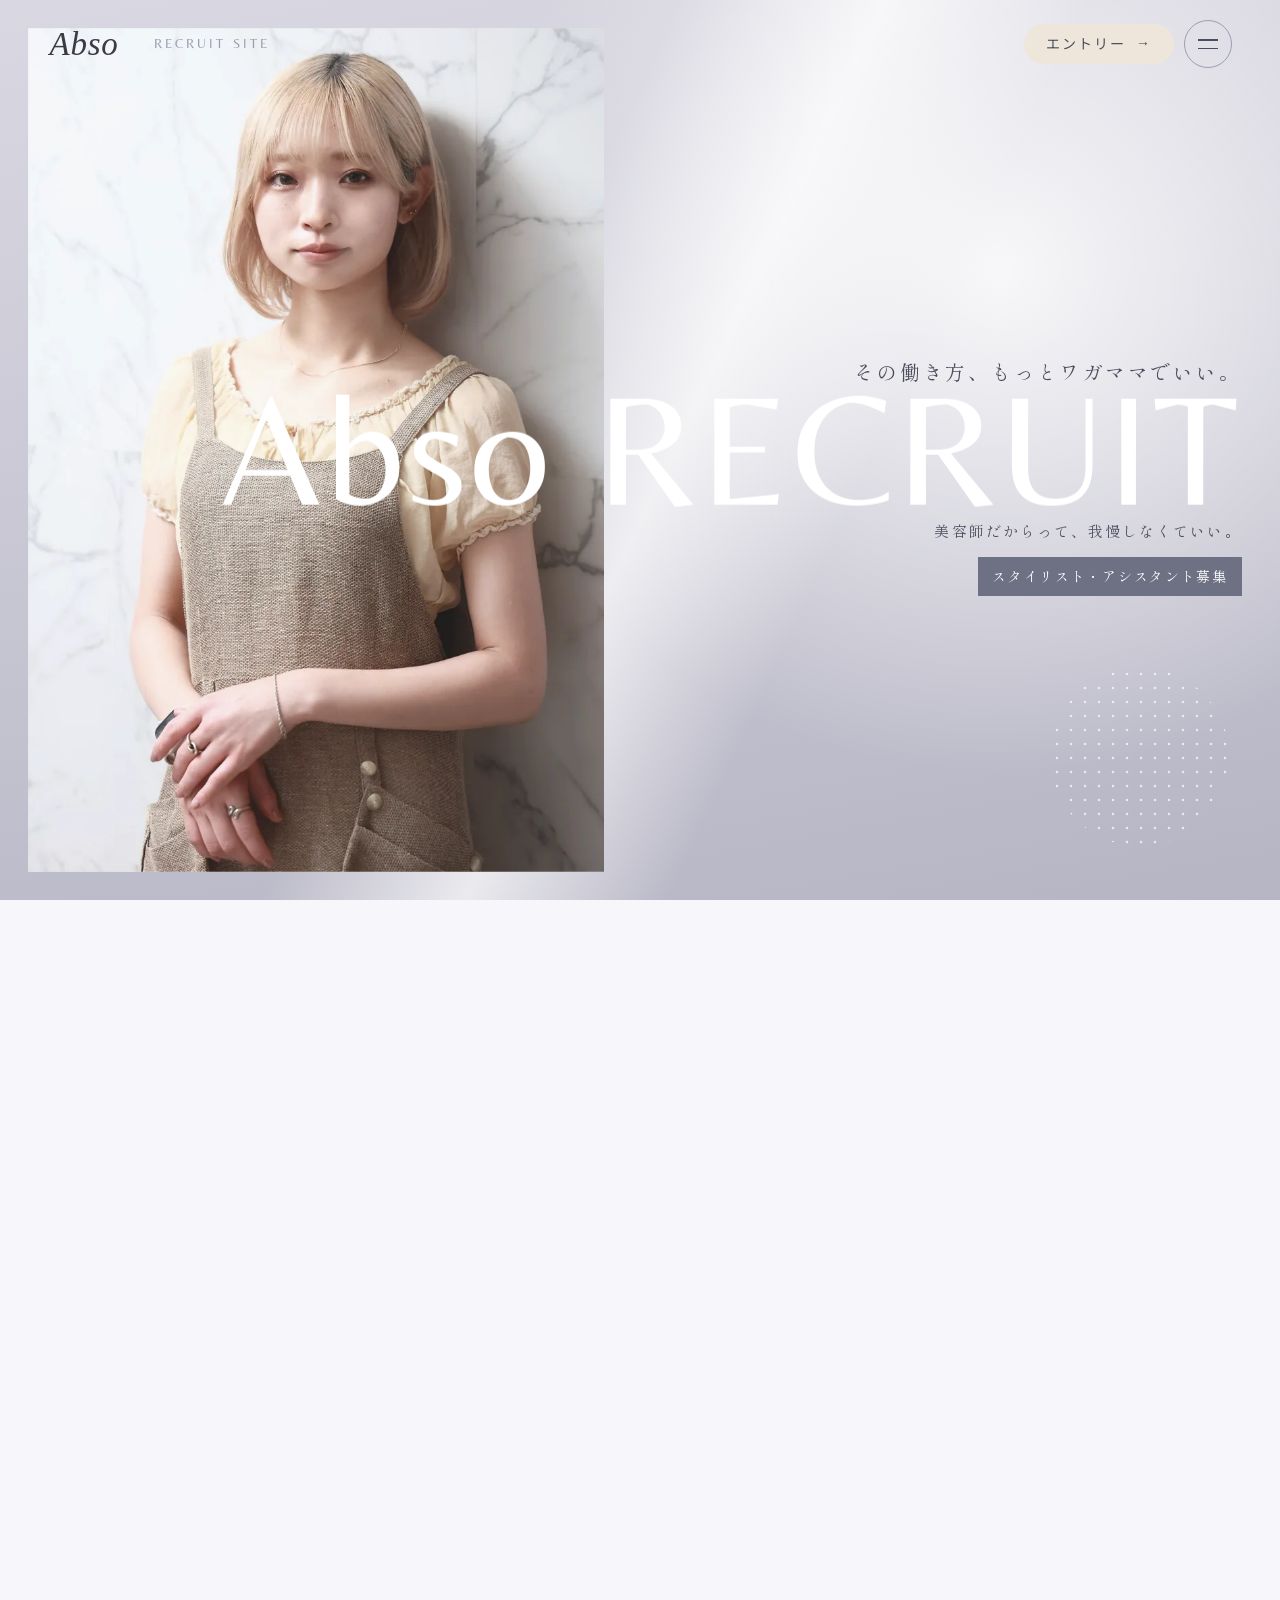
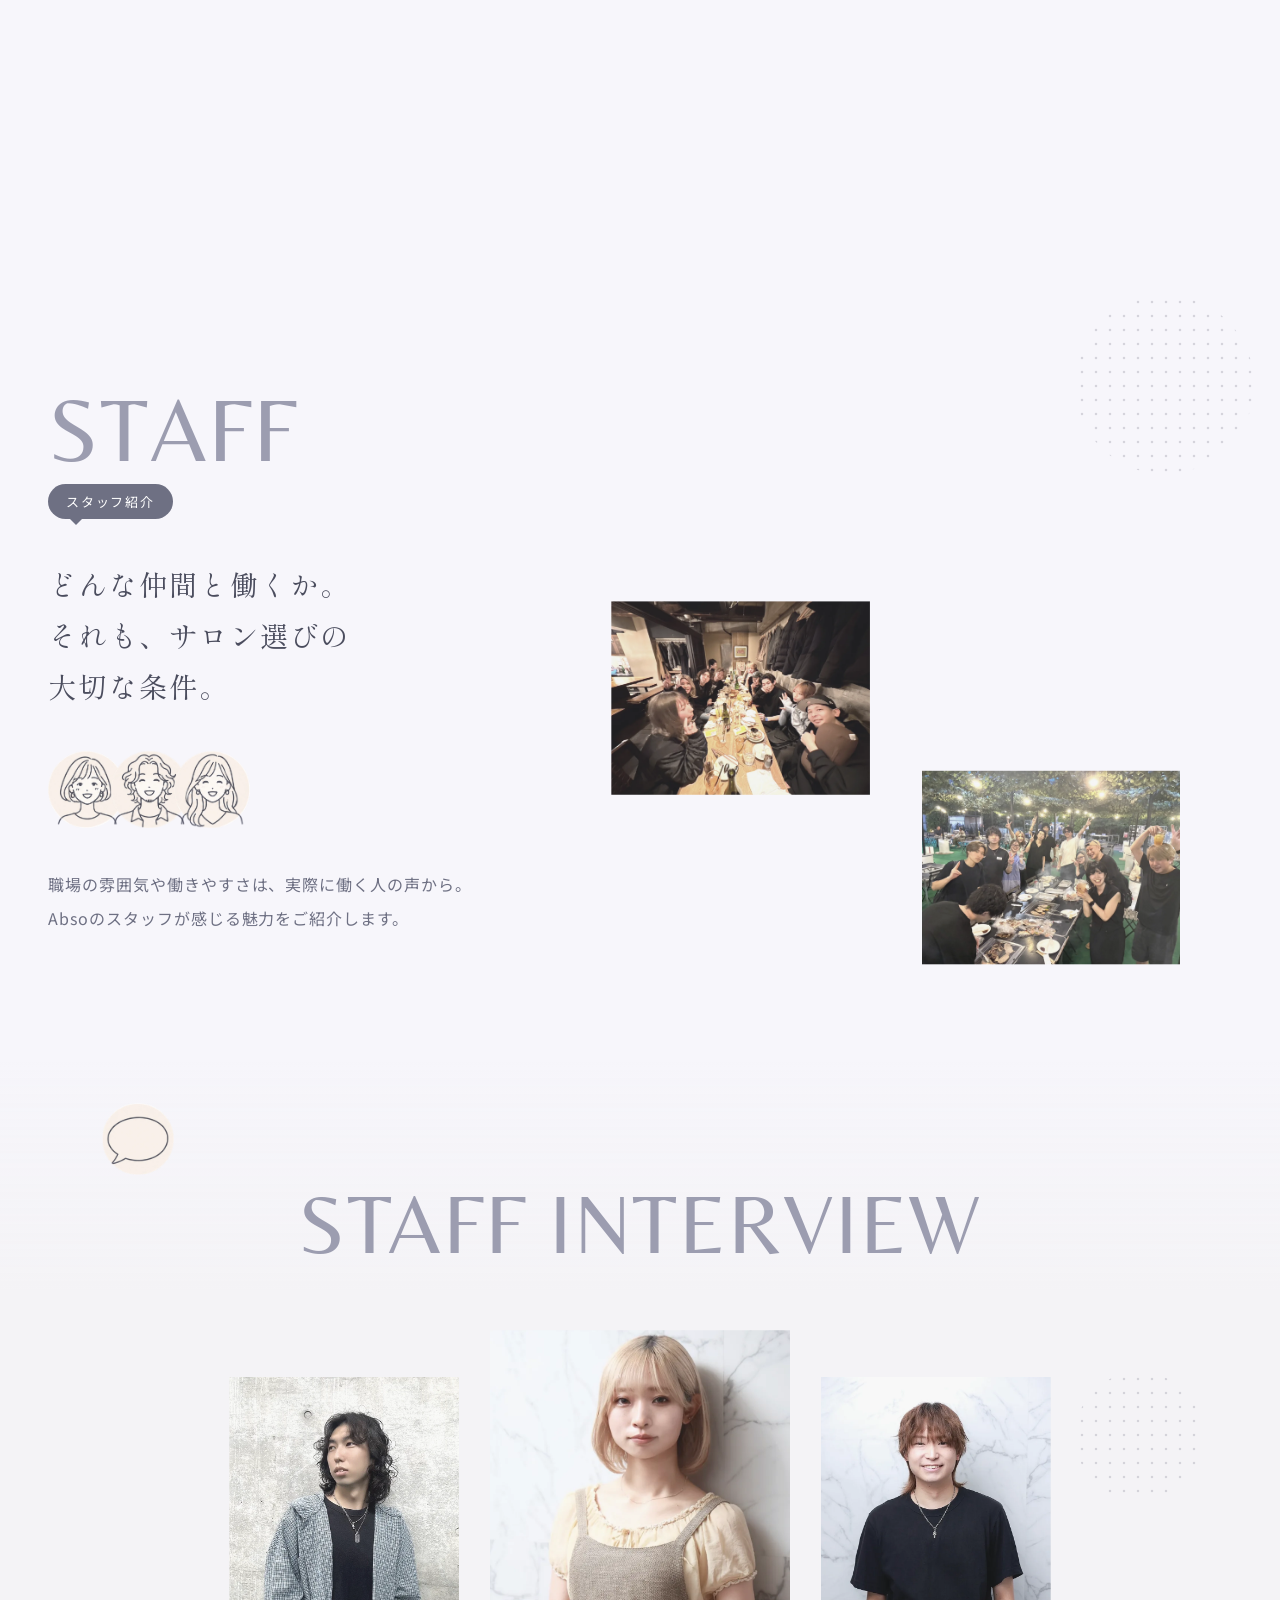
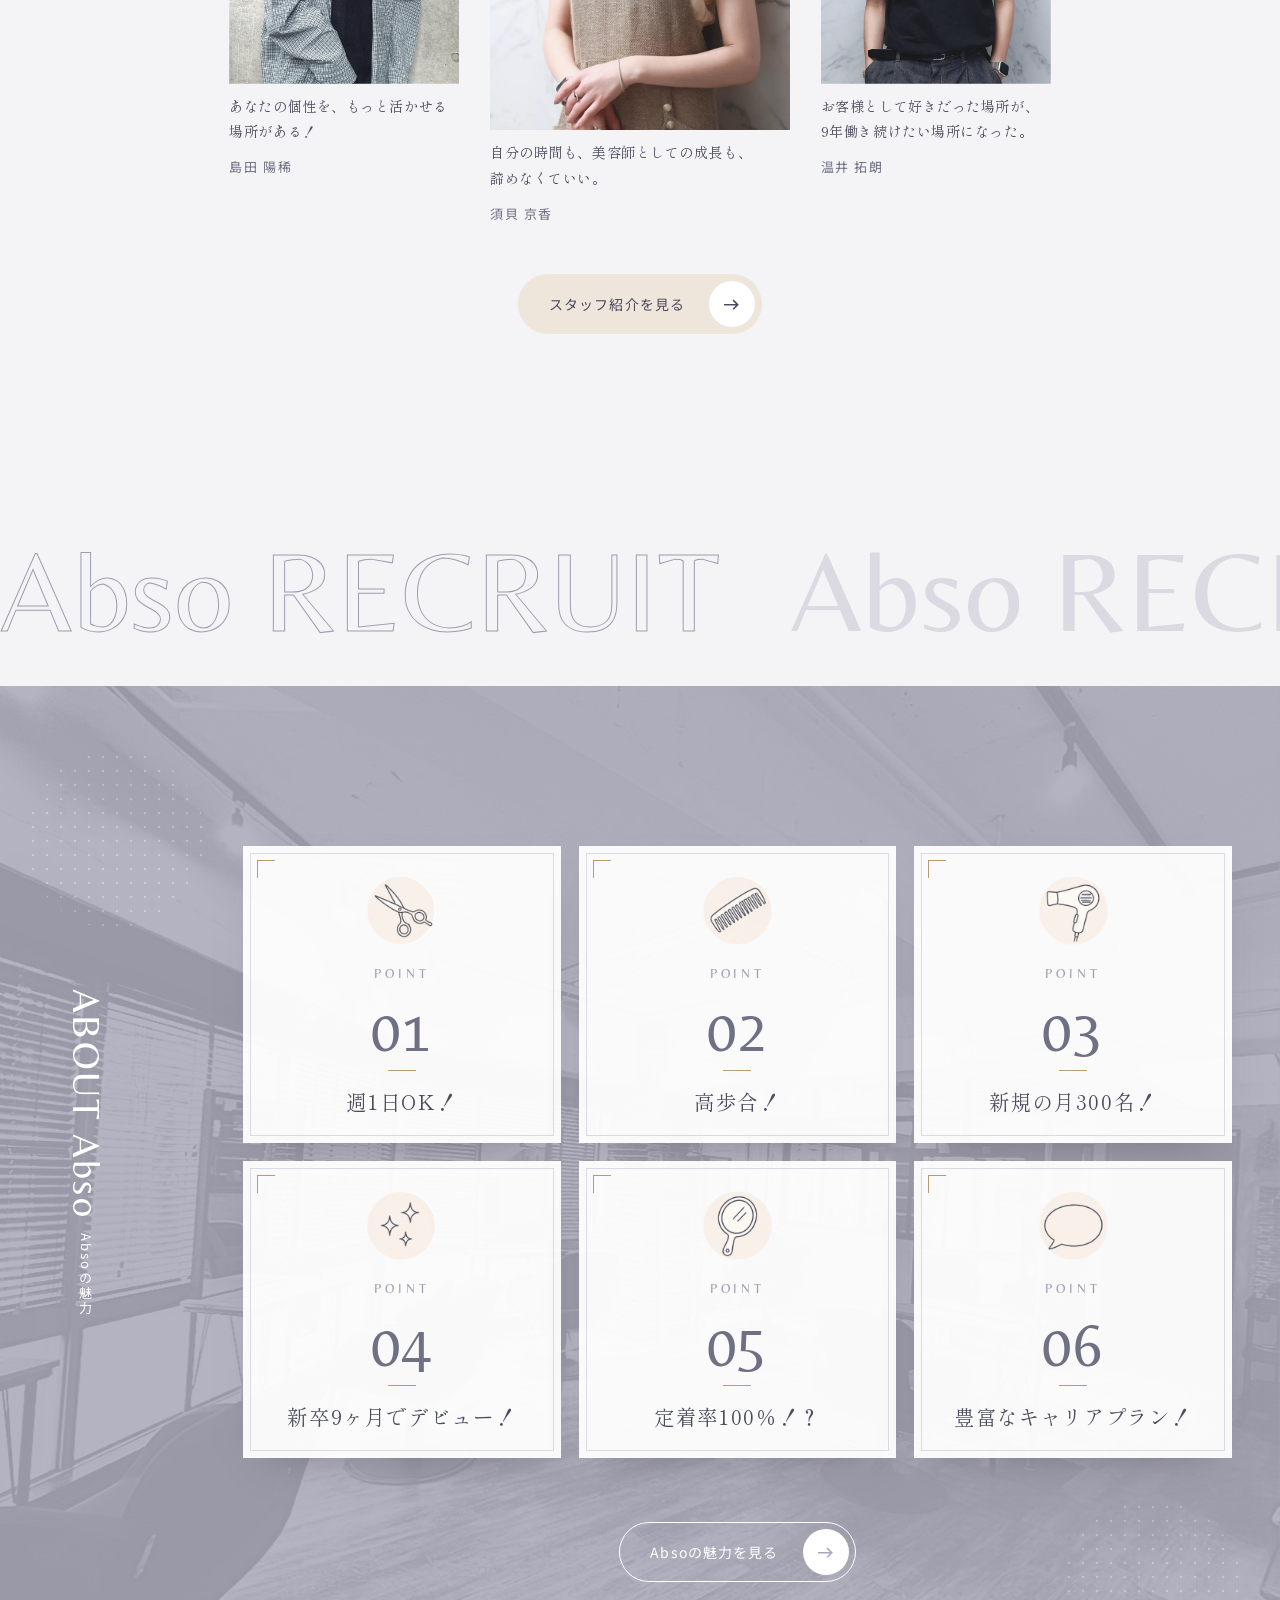
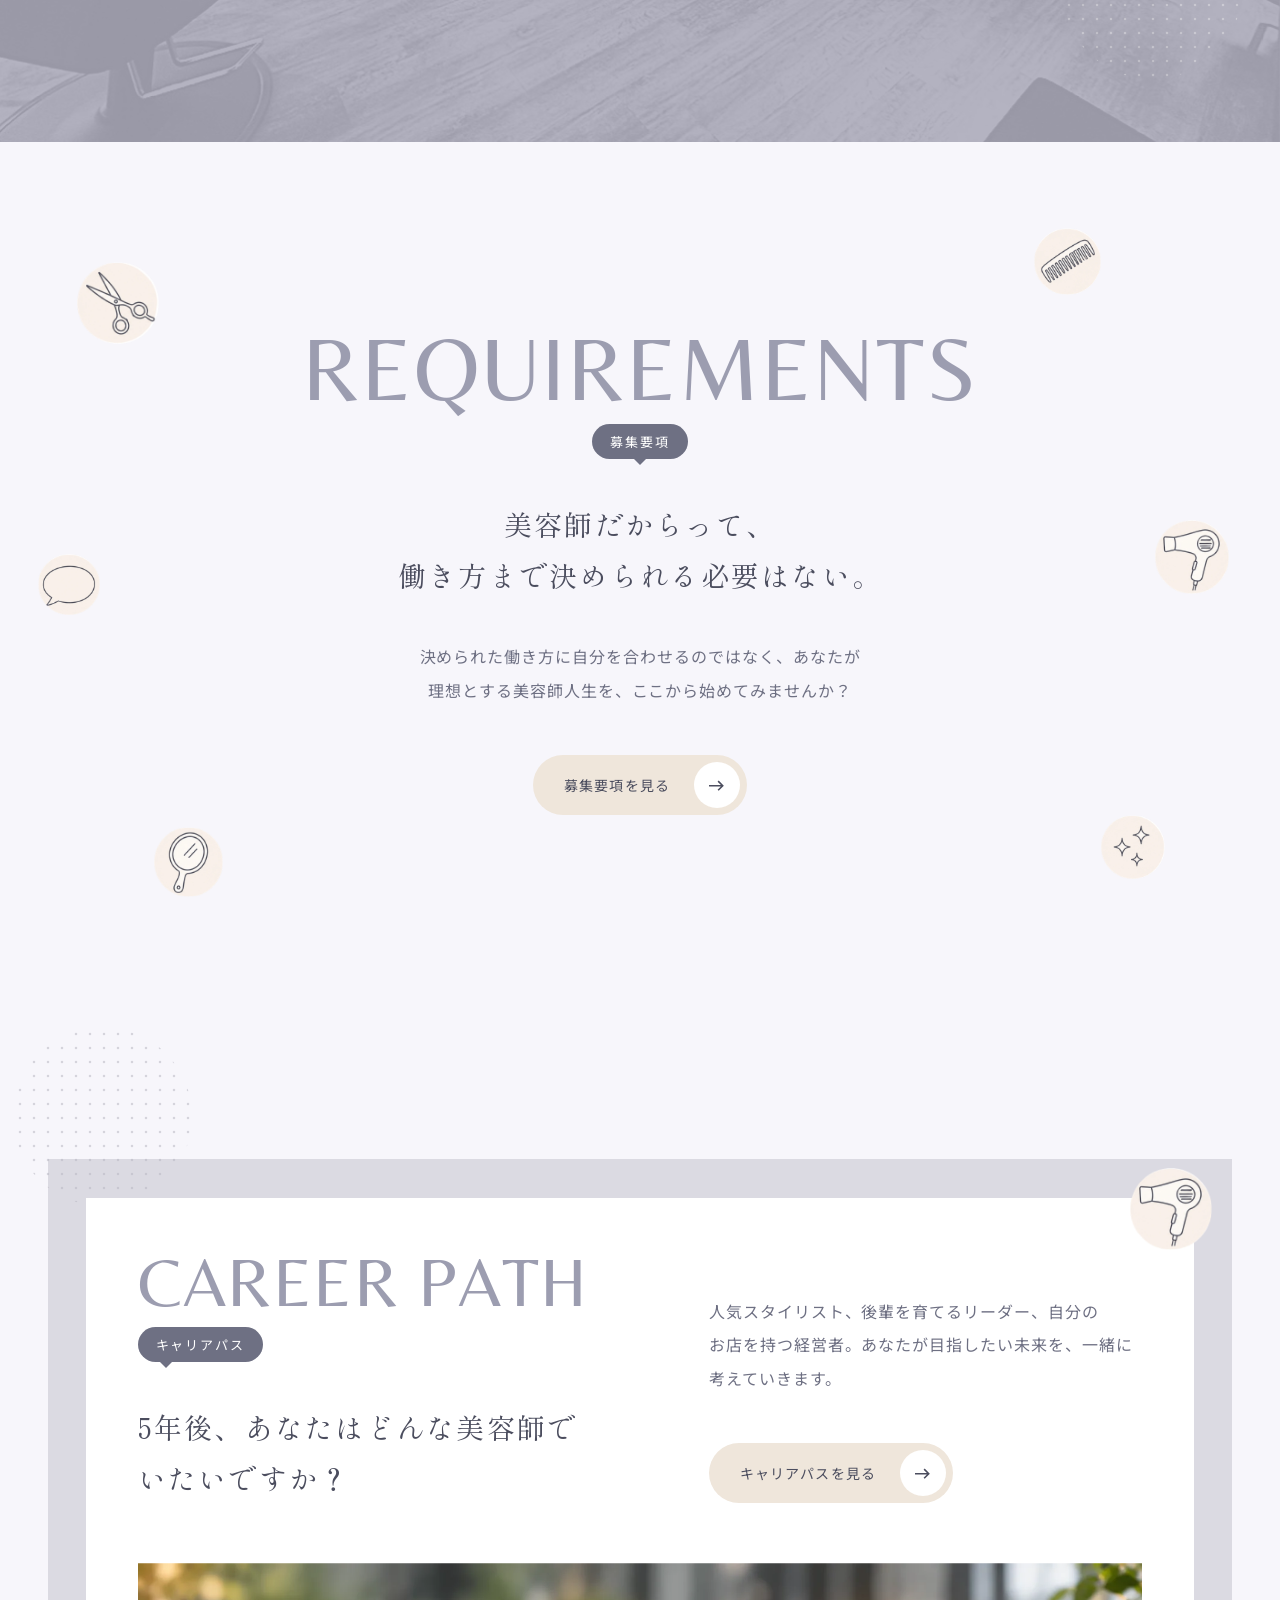
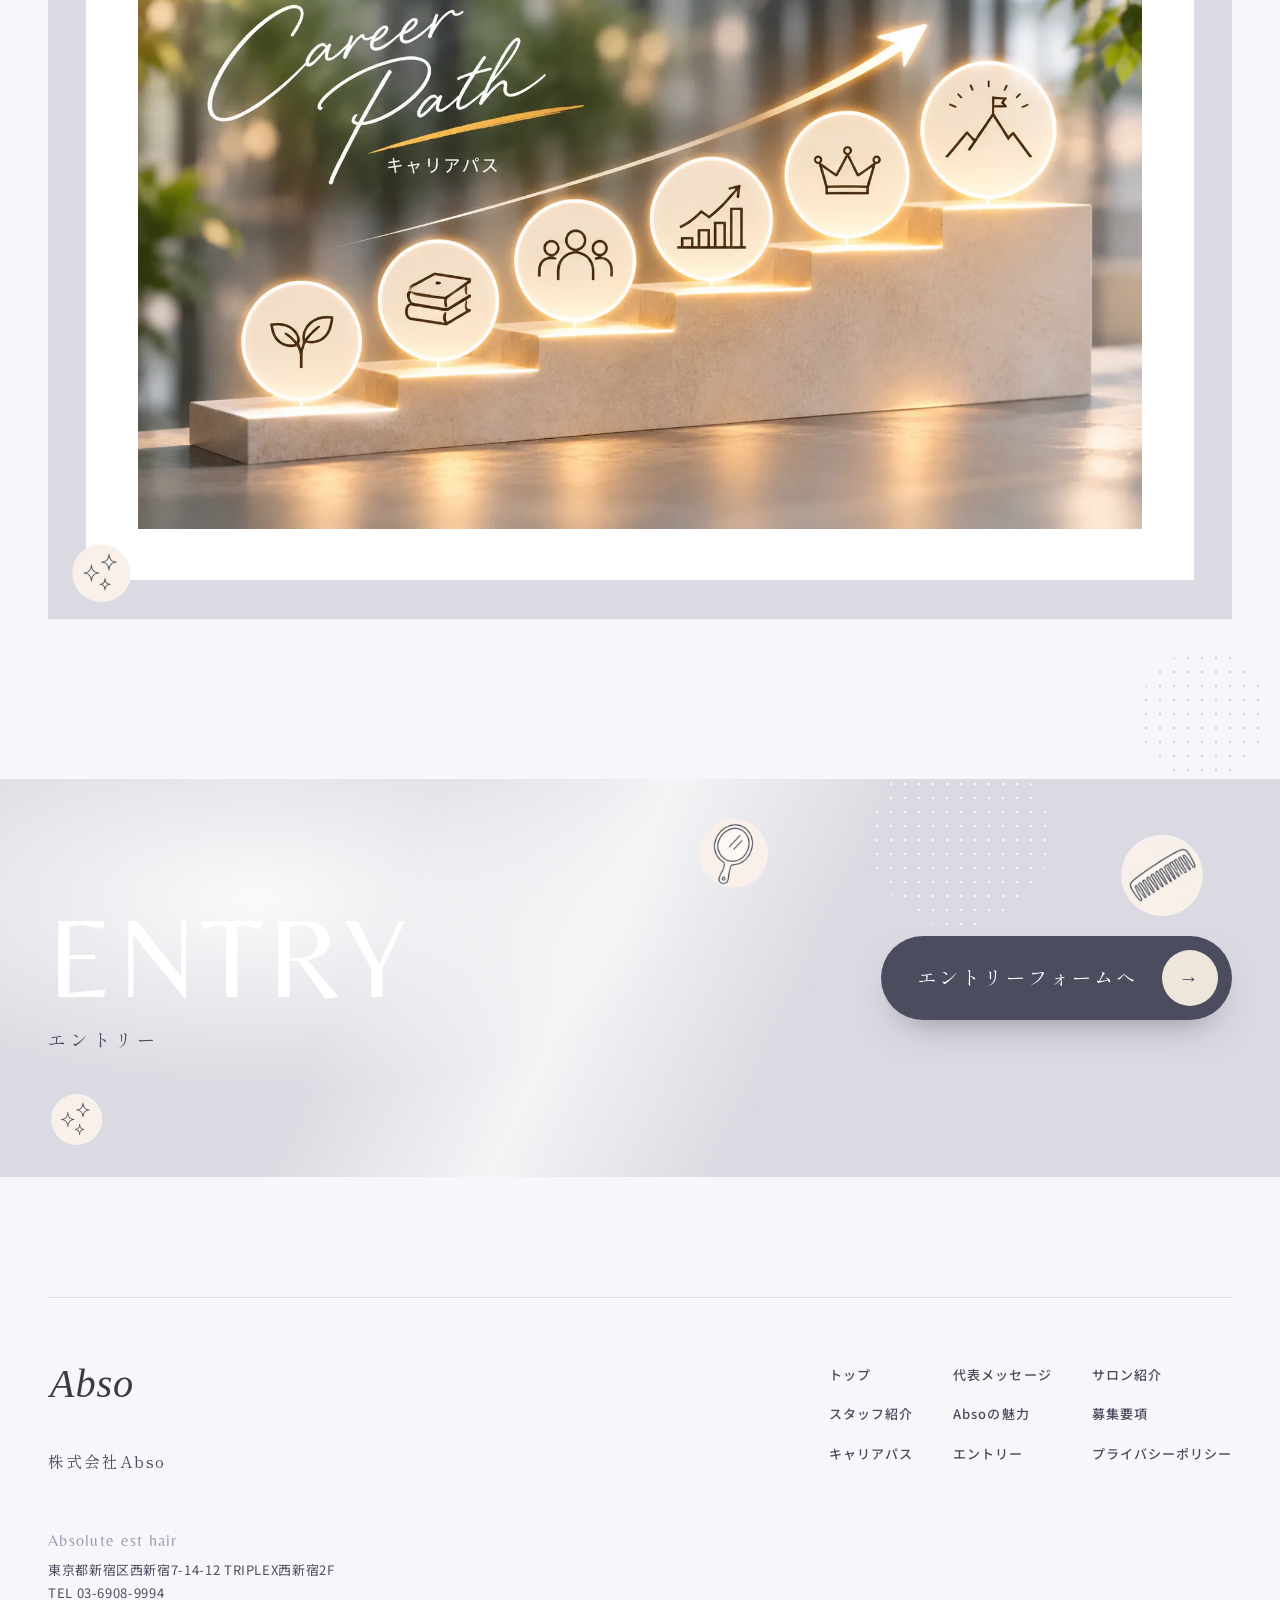
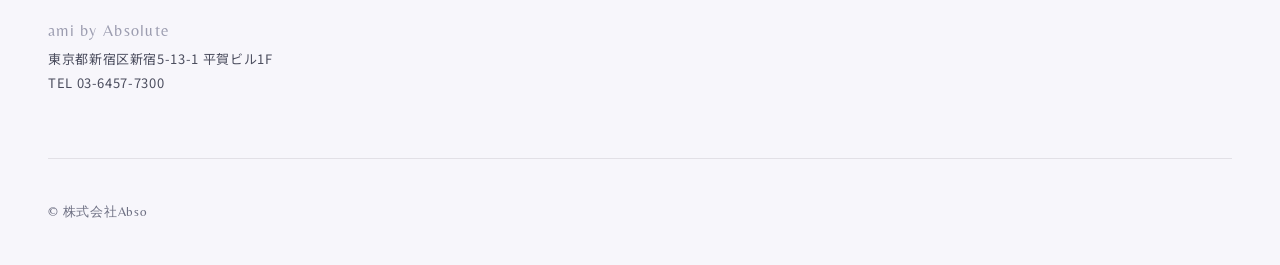
==== commit 315219cd: "スマホの直し（カルーセル・余白・改行）" ====
--- a/index.html
+++ b/index.html
@@ -12,20 +12,20 @@
 <meta property="og:title" content="株式会社Abso 採用サイト｜新宿の美容室 Absolute est hair・ami by Absolute">
 <meta property="og:description" content="〔会社の説明を1〜2文で。シートの会社紹介から〕">
 <meta property="og:url" content="https://example-hp.pages.dev/">
-<meta property="og:image" content="https://example-hp.pages.dev/assets/ogp.jpg?v=20261123a">
+<meta property="og:image" content="https://example-hp.pages.dev/assets/ogp.jpg?v=20261123b">
 <meta property="og:image:width" content="1200">
 <meta property="og:image:height" content="630">
 <meta name="twitter:card" content="summary_large_image">
-<meta name="twitter:image" content="https://example-hp.pages.dev/assets/ogp.jpg?v=20261123a">
+<meta name="twitter:image" content="https://example-hp.pages.dev/assets/ogp.jpg?v=20261123b">
 <link rel="preconnect" href="https://fonts.googleapis.com">
 <link rel="preconnect" href="https://fonts.gstatic.com" crossorigin>
 <link href="https://fonts.googleapis.com/css2?family=Belleza&family=Noto+Sans+JP:wght@400;500&family=Shippori+Mincho:wght@400;500&display=swap" rel="stylesheet">
-<link rel="icon" href="assets/favicon.ico?v=20261122223301" sizes="any">
-<link rel="icon" href="assets/favicon-32.png?v=20261122223301" type="image/png" sizes="32x32">
-<link rel="apple-touch-icon" href="assets/apple-touch-icon.png?v=20261122223301">
-<link rel="stylesheet" href="tokens.css?v=20261122223301">
-<link rel="stylesheet" href="base.css?v=20261122223301">
-<link rel="stylesheet" href="style.css?v=20261122223301">
+<link rel="icon" href="assets/favicon.ico?v=20261122225029" sizes="any">
+<link rel="icon" href="assets/favicon-32.png?v=20261122225029" type="image/png" sizes="32x32">
+<link rel="apple-touch-icon" href="assets/apple-touch-icon.png?v=20261122225029">
+<link rel="stylesheet" href="tokens.css?v=20261122225029">
+<link rel="stylesheet" href="base.css?v=20261122225029">
+<link rel="stylesheet" href="style.css?v=20261122225029">
 </head>
 <body>
 <div class="opening" aria-hidden="true"><span class="opening__logo">Abso</span></div>
@@ -33,8 +33,8 @@
 
 <header class="header header--burger">
   <a class="logo" href="./" aria-label="株式会社Abso 採用サイト トップへ">
-    <img class="logo__w" src="assets/logo_w.svg?v=20261122223301" alt="" width="120" height="48">
-    <img class="logo__c" src="assets/logo.svg?v=20261122223301" alt="" width="120" height="48">
+    <img class="logo__w" src="assets/logo_w.svg?v=20261122225029" alt="" width="120" height="48">
+    <img class="logo__c" src="assets/logo.svg?v=20261122225029" alt="" width="120" height="48">
   </a>
   <span class="header__tag" aria-hidden="true">RECRUIT SITE</span>
   <div class="header__acts">
@@ -61,7 +61,7 @@
     <section class="fv" id="top">
     <div class="fv__stage">
       <div class="fv__light" aria-hidden="true"></div><span class="dots dots--f1" aria-hidden="true"></span>
-      <div class="fv__photo"><img class="is-cur" src="assets/fv-person.webp?v=20261122223301" alt="Absoのスタイリスト" width="853" height="1280"><img src="assets/st-shimada.webp?v=20261122223301" alt="" width="800" height="1075"><img src="assets/st-nukui.webp?v=20261122223301" alt="" width="800" height="1200"></div>
+      <div class="fv__photo"><img class="is-cur" src="assets/fv-person.webp?v=20261122225029" alt="Absoのスタイリスト" width="853" height="1280"><img src="assets/st-shimada.webp?v=20261122225029" alt="" width="800" height="1075"><img src="assets/st-nukui.webp?v=20261122225029" alt="" width="800" height="1200"></div>
       <div class="fv__body" data-on-photo>
         <p class="fv__en" aria-hidden="true"><span class="fv__en-l">Abso</span> <span class="fv__en-l">RECRUIT</span></p>
         <h1 class="fv__catch"><span class="fv__line">その働き方、もっとワガママでいい。</span></h1>
@@ -71,9 +71,9 @@
       <div class="fv__msg" data-on-photo>
         <p class="fv__lbl" aria-hidden="true">MESSAGE</p>
         <h2 class="fv__ttl">美容師の働き方に、<br>もっと自由が<wbr>あっていい。</h2>
-        <p class="fv__txt">あなたは今、<wbr>自分らしく<wbr>美容師を<wbr>楽しめていますか？</p>
+        <p class="fv__txt">あなたは今、<wbr>自分らしく<wbr>美容師を<wbr>楽しめて<wbr>いますか？</p>
         <div class="fv__rep">
-          <span class="fv__rep-img"><img src="assets/rep.webp?v=20261122223301" alt="代表 山口 慎矢" width="763" height="1215"></span>
+          <span class="fv__rep-img"><img src="assets/rep.webp?v=20261122225029" alt="代表 山口 慎矢" width="763" height="1215"></span>
           <p class="fv__rep-name"><span>代表取締役</span>山口 慎矢</p>
         </div>
         <a class="btn btn--soft" href="message/" data-todo>代表メッセージを見る<span class="btn__arw"><svg viewBox="0 0 14 10" aria-hidden="true"><path d="M0 5h12M8 1l4 4-4 4" fill="none" stroke="currentColor" stroke-width="1.4"/></svg></span></a>
@@ -81,10 +81,10 @@
       <div class="fv__salon" data-on-photo>
         <p class="fv__lbl" aria-hidden="true">SALON</p>
         <h2 class="fv__ttl">ワガママな働き方が<wbr>できる、<br>その場所へ。</h2>
-        <p class="fv__txt">自分らしく働くために<wbr>選びたい、<wbr>居心地の良いサロン。<wbr>あなたの新しい美容師人生が、<wbr>ここから<wbr>始まるかもしれません。</p>
+        <p class="fv__txt">自分らしく<wbr>働くために<wbr>選びたい、<wbr>居心地の<wbr>良いサロン。<wbr>あなたの<wbr>新しい<wbr>美容師人生が、<wbr>ここから<wbr>始まるかも<wbr>しれません。</p>
         <a class="plaque" href="salon/">
           <span class="plaque__txt"><span class="plaque__ttl">サロン紹介</span><span class="plaque__view" aria-hidden="true">VIEW<svg viewBox="0 0 60 10"><path d="M0 5h58M53 1l5 4-5 4" fill="none" stroke="currentColor" stroke-width="1"/></svg></span></span>
-          <span class="plaque__img"><img src="assets/salon-shampoo.webp?v=20261122223301" alt="" width="1300" height="987" loading="lazy"></span>
+          <span class="plaque__img"><img src="assets/salon-shampoo.webp?v=20261122225029" alt="" width="1300" height="987" loading="lazy"></span>
         </a>
         <ul class="fv__shops"><li>Absolute est hair<span>西新宿</span></li><li>ami by Absolute<span>新宿</span></li></ul>
       </div>
@@ -100,23 +100,24 @@
           <p class="ttl2__ja">スタッフ紹介</p>
         </div>
         <h2 class="head rv">どんな仲間と<wbr>働くか。<br>それも、<wbr>サロン選びの<wbr>大切な条件。</h2>
-        <p class="avs rv" aria-hidden="true"><img src="assets/av-bob.webp?v=20261122223301" alt="" width="360" height="350" loading="lazy"><img src="assets/av-perm.webp?v=20261122223301" alt="" width="360" height="344" loading="lazy"><img src="assets/av-long.webp?v=20261122223301" alt="" width="360" height="349" loading="lazy"></p>
-        <p class="body rv">職場の雰囲気や<wbr>働きやすさは、<wbr>実際に働く人の声から。<wbr>Absoのスタッフが<wbr>感じる魅力を<wbr>ご紹介します。</p>
-      </div>
-      <div class="collage"><img class="deco deco--g" src="assets/il-sparkle.webp?v=20261122223301" alt="" width="360" height="360" loading="lazy" aria-hidden="true">
-        <div class="collage__a pic"><img src="assets/staff-party.webp?v=20261122223301" alt="Absoのスタッフの食事会" width="1441" height="829" loading="lazy"></div>
-        <div class="collage__b pic"><img src="assets/staff-bbq.webp?v=20261122223301" alt="社内イベントのBBQ" width="1200" height="900" loading="lazy"></div>
-        <div class="collage__c pic"><img src="assets/staff-izakaya.webp?v=20261122223301" alt="スタッフの集合写真" width="1200" height="899" loading="lazy"></div>
+        <p class="avs rv" aria-hidden="true"><img src="assets/av-bob.webp?v=20261122225029" alt="" width="360" height="350" loading="lazy"><img src="assets/av-perm.webp?v=20261122225029" alt="" width="360" height="344" loading="lazy"><img src="assets/av-long.webp?v=20261122225029" alt="" width="360" height="349" loading="lazy"></p>
+        <p class="body rv">職場の<wbr>雰囲気や<wbr>働きやすさは、<wbr>実際に<wbr>働く人の<wbr>声から。<wbr>Absoの<wbr>スタッフが<wbr>感じる<wbr>魅力を<wbr>ご紹介します。</p>
+      </div>
+      <div class="collage"><img class="deco deco--g" src="assets/il-sparkle.webp?v=20261122225029" alt="" width="360" height="360" loading="lazy" aria-hidden="true">
+        <div class="collage__a pic"><img src="assets/staff-party.webp?v=20261122225029" alt="Absoのスタッフの食事会" width="1441" height="829" loading="lazy"></div>
+        <div class="collage__b pic"><img src="assets/staff-bbq.webp?v=20261122225029" alt="社内イベントのBBQ" width="1200" height="900" loading="lazy"></div>
+        <div class="collage__c pic"><img src="assets/staff-izakaya.webp?v=20261122225029" alt="スタッフの集合写真" width="1200" height="899" loading="lazy"></div>
       </div>
     </div>
     <div class="interview"><span class="dots dots--i1" aria-hidden="true"></span>
-<img class="deco deco--h" src="assets/il-bubble.webp?v=20261122223301" alt="" width="360" height="360" loading="lazy" aria-hidden="true">
+<img class="deco deco--h" src="assets/il-bubble.webp?v=20261122225029" alt="" width="360" height="360" loading="lazy" aria-hidden="true">
       <p class="interview__en" aria-hidden="true">STAFF INTERVIEW</p>
       <ul class="faces">
-        <li class="face rv"><a href="staff/"><span class="face__img pic"><img src="assets/st-shimada.webp?v=20261122223301" alt="" width="800" height="1075" loading="lazy"></span><span class="face__catch">あなたの個性を、<wbr>もっと活かせる<wbr>場所がある！</span><span class="face__name">島田 陽稀</span></a></li>
-        <li class="face face--main rv"><a href="staff/"><span class="face__img pic"><img src="assets/st-sugai.webp?v=20261122223301" alt="" width="800" height="1200" loading="lazy"></span><span class="face__catch">自分の時間も、<wbr>美容師としての成長も、<wbr>諦めなくていい。</span><span class="face__name">須貝 京香</span></a></li>
-        <li class="face rv"><a href="staff/"><span class="face__img pic"><img src="assets/st-nukui.webp?v=20261122223301" alt="" width="800" height="1200" loading="lazy"></span><span class="face__catch">お客様として<wbr>好きだった場所が、<wbr>9年働き続けたい<wbr>場所になった。</span><span class="face__name">温井 拓朗</span></a></li>
+        <li class="face rv"><a href="staff/"><span class="face__img pic"><img src="assets/st-shimada.webp?v=20261122225029" alt="" width="800" height="1075" loading="lazy"></span><span class="face__catch">あなたの個性を、<wbr>もっと活かせる<wbr>場所がある！</span><span class="face__name">島田 陽稀</span></a></li>
+        <li class="face face--main rv"><a href="staff/"><span class="face__img pic"><img src="assets/st-sugai.webp?v=20261122225029" alt="" width="800" height="1200" loading="lazy"></span><span class="face__catch">自分の時間も、<wbr>美容師としての成長も、<wbr>諦めなくていい。</span><span class="face__name">須貝 京香</span></a></li>
+        <li class="face rv"><a href="staff/"><span class="face__img pic"><img src="assets/st-nukui.webp?v=20261122225029" alt="" width="800" height="1200" loading="lazy"></span><span class="face__catch">お客様として<wbr>好きだった場所が、<wbr>9年働き続けたい<wbr>場所になった。</span><span class="face__name">温井 拓朗</span></a></li>
       </ul>
+      <p class="faces__dots" aria-hidden="true"><span class="is-on"></span><span></span><span></span></p>
       <p class="sec__more sec__more--c"><a class="btn btn--soft" href="staff/" data-todo>スタッフ紹介を見る<span class="btn__arw"><svg viewBox="0 0 14 10" aria-hidden="true"><path d="M0 5h12M8 1l4 4-4 4" fill="none" stroke="currentColor" stroke-width="1.4"/></svg></span></a></p>
     </div>
   </section>
@@ -125,19 +126,19 @@
 
     <section class="appeal" id="appeal">
     <span class="dots dots--a1" aria-hidden="true"></span><span class="dots dots--a2" aria-hidden="true"></span>
-    <div class="appeal__bg" aria-hidden="true"><img src="assets/fv-salon.webp?v=20261122223301" alt="" width="1538" height="1063" loading="lazy"></div>
+    <div class="appeal__bg" aria-hidden="true"><img src="assets/fv-salon.webp?v=20261122225029" alt="" width="1538" height="1063" loading="lazy"></div>
     <div class="wrap appeal__in" data-on-photo>
       <div class="appeal__head">
         <p class="appeal__en" aria-hidden="true">ABOUT Abso</p>
         <h2 class="appeal__ja">Absoの魅力</h2>
       </div>
       <ol class="points">
-        <li class="point rv" data-no="01"><img class="point__ic" src="assets/il-scissors.webp?v=20261122223301" alt="" width="360" height="360" loading="lazy" aria-hidden="true"><span class="point__lbl" aria-hidden="true">POINT</span><span class="point__no" aria-hidden="true">01</span><span class="point__t">週1日OK！</span></li>
-        <li class="point rv" data-no="02"><img class="point__ic" src="assets/il-comb.webp?v=20261122223301" alt="" width="360" height="360" loading="lazy" aria-hidden="true"><span class="point__lbl" aria-hidden="true">POINT</span><span class="point__no" aria-hidden="true">02</span><span class="point__t">高歩合！</span></li>
-        <li class="point rv" data-no="03"><img class="point__ic" src="assets/il-dryer.webp?v=20261122223301" alt="" width="360" height="360" loading="lazy" aria-hidden="true"><span class="point__lbl" aria-hidden="true">POINT</span><span class="point__no" aria-hidden="true">03</span><span class="point__t">新規の<wbr>月300名！</span></li>
-        <li class="point rv" data-no="04"><img class="point__ic" src="assets/il-sparkle.webp?v=20261122223301" alt="" width="360" height="360" loading="lazy" aria-hidden="true"><span class="point__lbl" aria-hidden="true">POINT</span><span class="point__no" aria-hidden="true">04</span><span class="point__t">新卒9ヶ月で<wbr>デビュー！</span></li>
-        <li class="point rv" data-no="05"><img class="point__ic" src="assets/il-mirror.webp?v=20261122223301" alt="" width="360" height="360" loading="lazy" aria-hidden="true"><span class="point__lbl" aria-hidden="true">POINT</span><span class="point__no" aria-hidden="true">05</span><span class="point__t">定着率<wbr>100％！？</span></li>
-        <li class="point rv" data-no="06"><img class="point__ic" src="assets/il-bubble.webp?v=20261122223301" alt="" width="360" height="360" loading="lazy" aria-hidden="true"><span class="point__lbl" aria-hidden="true">POINT</span><span class="point__no" aria-hidden="true">06</span><span class="point__t">豊富な<wbr>キャリアプラン！</span></li>
+        <li class="point rv" data-no="01"><img class="point__ic" src="assets/il-scissors.webp?v=20261122225029" alt="" width="360" height="360" loading="lazy" aria-hidden="true"><span class="point__lbl" aria-hidden="true">POINT</span><span class="point__no" aria-hidden="true">01</span><span class="point__t">週1日OK！</span></li>
+        <li class="point rv" data-no="02"><img class="point__ic" src="assets/il-comb.webp?v=20261122225029" alt="" width="360" height="360" loading="lazy" aria-hidden="true"><span class="point__lbl" aria-hidden="true">POINT</span><span class="point__no" aria-hidden="true">02</span><span class="point__t">高歩合！</span></li>
+        <li class="point rv" data-no="03"><img class="point__ic" src="assets/il-dryer.webp?v=20261122225029" alt="" width="360" height="360" loading="lazy" aria-hidden="true"><span class="point__lbl" aria-hidden="true">POINT</span><span class="point__no" aria-hidden="true">03</span><span class="point__t">新規の<wbr>月300名！</span></li>
+        <li class="point rv" data-no="04"><img class="point__ic" src="assets/il-sparkle.webp?v=20261122225029" alt="" width="360" height="360" loading="lazy" aria-hidden="true"><span class="point__lbl" aria-hidden="true">POINT</span><span class="point__no" aria-hidden="true">04</span><span class="point__t">新卒9ヶ月で<wbr>デビュー！</span></li>
+        <li class="point rv" data-no="05"><img class="point__ic" src="assets/il-mirror.webp?v=20261122225029" alt="" width="360" height="360" loading="lazy" aria-hidden="true"><span class="point__lbl" aria-hidden="true">POINT</span><span class="point__no" aria-hidden="true">05</span><span class="point__t">定着率<wbr>100％！？</span></li>
+        <li class="point rv" data-no="06"><img class="point__ic" src="assets/il-bubble.webp?v=20261122225029" alt="" width="360" height="360" loading="lazy" aria-hidden="true"><span class="point__lbl" aria-hidden="true">POINT</span><span class="point__no" aria-hidden="true">06</span><span class="point__t">豊富な<wbr>キャリアプラン！</span></li>
       </ol>
       <p class="appeal__more"><a class="btn btn--line" href="appeal/" data-todo>Absoの魅力を見る<span class="btn__arw"><svg viewBox="0 0 14 10" aria-hidden="true"><path d="M0 5h12M8 1l4 4-4 4" fill="none" stroke="currentColor" stroke-width="1.4"/></svg></span></a></p>
     </div>
@@ -145,14 +146,14 @@
 
     <section class="sec req" id="requirements">
     <span class="req__dots req__dots--l" aria-hidden="true"></span><span class="req__dots req__dots--r" aria-hidden="true"></span>
-    <img class="deco deco--a" src="assets/il-scissors.webp?v=20261122223301" alt="" width="360" height="360" loading="lazy" aria-hidden="true"><img class="deco deco--b" src="assets/il-sparkle.webp?v=20261122223301" alt="" width="360" height="360" loading="lazy" aria-hidden="true"><img class="deco deco--i" src="assets/il-comb.webp?v=20261122223301" alt="" width="360" height="360" loading="lazy" aria-hidden="true"><img class="deco deco--j" src="assets/il-mirror.webp?v=20261122223301" alt="" width="360" height="360" loading="lazy" aria-hidden="true"><img class="deco deco--k" src="assets/il-dryer.webp?v=20261122223301" alt="" width="360" height="360" loading="lazy" aria-hidden="true"><img class="deco deco--l" src="assets/il-bubble.webp?v=20261122223301" alt="" width="360" height="360" loading="lazy" aria-hidden="true">
+    <img class="deco deco--a" src="assets/il-scissors.webp?v=20261122225029" alt="" width="360" height="360" loading="lazy" aria-hidden="true"><img class="deco deco--b" src="assets/il-sparkle.webp?v=20261122225029" alt="" width="360" height="360" loading="lazy" aria-hidden="true"><img class="deco deco--i" src="assets/il-comb.webp?v=20261122225029" alt="" width="360" height="360" loading="lazy" aria-hidden="true"><img class="deco deco--j" src="assets/il-mirror.webp?v=20261122225029" alt="" width="360" height="360" loading="lazy" aria-hidden="true"><img class="deco deco--k" src="assets/il-dryer.webp?v=20261122225029" alt="" width="360" height="360" loading="lazy" aria-hidden="true"><img class="deco deco--l" src="assets/il-bubble.webp?v=20261122225029" alt="" width="360" height="360" loading="lazy" aria-hidden="true">
     <div class="wrap req__in">
       <div class="ttl2 ttl2--c">
         <p class="ttl2__en" aria-hidden="true"><span class="mask"><span>REQUIREMENTS</span></span></p>
         <p class="ttl2__ja">募集要項</p>
       </div>
       <h2 class="head head--c rv">美容師だからって、<br>働き方まで<wbr>決められる<wbr>必要はない。</h2>
-      <p class="body req__lead rv">決められた働き方に<wbr>自分を合わせるのではなく、<wbr>あなたが理想とする<wbr>美容師人生を、<wbr>ここから<wbr>始めてみませんか？</p>
+      <p class="body req__lead rv">決められた<wbr>働き方に<wbr>自分を<wbr>合わせるのではなく、<wbr>あなたが<wbr>理想とする<wbr>美容師人生を、<wbr>ここから<wbr>始めて<wbr>みませんか？</p>
       <p class="sec__more sec__more--c"><a class="btn btn--soft" href="requirements/" data-todo>募集要項を見る<span class="btn__arw"><svg viewBox="0 0 14 10" aria-hidden="true"><path d="M0 5h12M8 1l4 4-4 4" fill="none" stroke="currentColor" stroke-width="1.4"/></svg></span></a></p>
     </div>
   </section>
@@ -161,19 +162,19 @@
     <span class="dots dots--c1" aria-hidden="true"></span><span class="dots dots--c2" aria-hidden="true"></span>
     <div class="wrap">
       <div class="frame">
-        <div class="frame__card career__in"><img class="deco deco--c" src="assets/il-dryer.webp?v=20261122223301" alt="" width="360" height="360" loading="lazy" aria-hidden="true"><img class="deco deco--d" src="assets/il-sparkle.webp?v=20261122223301" alt="" width="360" height="360" loading="lazy" aria-hidden="true">
+        <div class="frame__card career__in"><img class="deco deco--c" src="assets/il-dryer.webp?v=20261122225029" alt="" width="360" height="360" loading="lazy" aria-hidden="true"><img class="deco deco--d" src="assets/il-sparkle.webp?v=20261122225029" alt="" width="360" height="360" loading="lazy" aria-hidden="true">
           <div class="career__head">
             <div class="ttl2">
               <p class="ttl2__en" aria-hidden="true"><span class="mask"><span>CAREER</span></span><span class="mask"><span>PATH</span></span></p>
               <p class="ttl2__ja">キャリアパス</p>
             </div>
-            <h2 class="head rv">5年後、<wbr>あなたは<wbr>どんな美容師で<wbr>いたいですか？</h2>
+            <h2 class="head rv">5年後、<wbr>あなたは<wbr>どんな<wbr>美容師で<wbr>いたいですか？</h2>
           </div>
           <div class="career__txt">
-            <p class="body rv">人気スタイリスト、<wbr>後輩を育てるリーダー、<wbr>自分のお店を持つ経営者。<wbr>あなたが目指したい未来を、<wbr>一緒に考えていきます。</p>
+            <p class="body rv">人気<wbr>スタイリスト、<wbr>後輩を<wbr>育てる<wbr>リーダー、<wbr>自分の<wbr>お店を<wbr>持つ<wbr>経営者。<wbr>あなたが<wbr>目指したい<wbr>未来を、<wbr>一緒に<wbr>考えていきます。</p>
             <p class="sec__more rv"><a class="btn btn--soft" href="career/" data-todo>キャリアパスを見る<span class="btn__arw"><svg viewBox="0 0 14 10" aria-hidden="true"><path d="M0 5h12M8 1l4 4-4 4" fill="none" stroke="currentColor" stroke-width="1.4"/></svg></span></a></p>
           </div>
-          <div class="career__img pic"><img src="assets/career.webp?v=20261122223301" alt="キャリアパスのイメージ（階段）" width="1671" height="941" loading="lazy"></div>
+          <div class="career__img pic"><img src="assets/career.webp?v=20261122225029" alt="キャリアパスのイメージ（階段）" width="1671" height="941" loading="lazy"></div>
         </div>
       </div>
     </div>
@@ -182,7 +183,7 @@
     <section class="entry" id="entry">
     <span class="dots dots--e1" aria-hidden="true"></span>
     <div class="entry__light" aria-hidden="true"></div>
-    <img class="deco deco--e" src="assets/il-comb.webp?v=20261122223301" alt="" width="360" height="360" loading="lazy" aria-hidden="true"><img class="deco deco--f" src="assets/il-mirror.webp?v=20261122223301" alt="" width="360" height="360" loading="lazy" aria-hidden="true"><img class="deco deco--m" src="assets/il-sparkle.webp?v=20261122223301" alt="" width="360" height="360" loading="lazy" aria-hidden="true">
+    <img class="deco deco--e" src="assets/il-comb.webp?v=20261122225029" alt="" width="360" height="360" loading="lazy" aria-hidden="true"><img class="deco deco--f" src="assets/il-mirror.webp?v=20261122225029" alt="" width="360" height="360" loading="lazy" aria-hidden="true"><img class="deco deco--m" src="assets/il-sparkle.webp?v=20261122225029" alt="" width="360" height="360" loading="lazy" aria-hidden="true">
     <div class="wrap entry__in">
       <div class="entry__head">
         <p class="entry__en" aria-hidden="true">ENTRY</p>
@@ -197,7 +198,7 @@
 <footer class="footer">
   <div class="wrap footer__top">
     <div class="footer__co">
-      <a class="footer__logo" href="./" aria-label="株式会社Abso 採用サイト トップへ"><img src="assets/logo.svg?v=20261122223301" alt="" width="120" height="48" loading="lazy"></a>
+      <a class="footer__logo" href="./" aria-label="株式会社Abso 採用サイト トップへ"><img src="assets/logo.svg?v=20261122225029" alt="" width="120" height="48" loading="lazy"></a>
       <p class="footer__name">株式会社Abso</p>
       <dl class="footer__info">
         <dt>Absolute est hair</dt><dd>東京都新宿区西新宿7-14-12 <span class="nb">TRIPLEX西新宿2F</span><br><a class="nb" href="tel:0369089994">TEL 03-6908-9994</a></dd>
@@ -219,6 +220,6 @@
   <p class="wrap footer__copy">© 株式会社Abso</p>
 </footer>
 
-<script src="site.js?v=20261122223301"></script>
+<script src="site.js?v=20261122225029"></script>
 </body>
 </html>
--- a/style.css
+++ b/style.css
@@ -76,12 +76,12 @@
 @media (hover: hover) { .plaque:hover .plaque__img img { transform: scale(1.06); } .plaque:hover .plaque__view svg { transform: translateX(6px); } }
 
 @media (max-width: 767px) {
-  .fv__photo { left: 12px; right: 12px; top: 12px; bottom: auto; width: auto; height: 64svh; }
-  .fv__en { left: 12px; right: 12px; top: calc(12px + 64svh - 1.75em); transform: none; font-size: 19vw; line-height: 0.92; text-align: center; white-space: normal; }
+  .fv__photo { left: 12px; right: 12px; top: 12px; bottom: auto; width: auto; height: 71svh; }
+  .fv__en { left: 12px; right: 12px; top: calc(12px + 71svh - 1.75em); transform: none; font-size: 19vw; line-height: 0.92; text-align: center; white-space: normal; }
   .fv__en-l { display: block; }
-  .fv__catch { left: 20px; right: 20px; top: calc(12px + 64svh + 28px); text-align: left; font-size: 5.2vw; letter-spacing: 0.06em; white-space: nowrap; }
-  .fv__lead { left: 20px; right: auto; top: calc(12px + 64svh + 106px); text-align: left; font-size: 15px; }
-  .fv__badge { left: 20px; right: auto; top: calc(12px + 64svh + 144px); }
+  .fv__catch { left: 20px; right: 20px; top: calc(12px + 71svh + 28px); text-align: left; font-size: 5.2vw; letter-spacing: 0.06em; white-space: nowrap; }
+  .fv__lead { left: 20px; right: auto; top: calc(12px + 71svh + 70px); text-align: left; font-size: 15px; }
+  .fv__badge { left: 20px; right: auto; top: calc(12px + 71svh + 106px); }
   .fv__msg, .fv__salon { left: 20px; right: 20px; max-width: none; top: auto; bottom: 28px; padding: 22px 20px; background: var(--c-white-94); }
   .fv__msg { transform: translateY(calc((1 - var(--p2, 0)) * 24px)); }
   .fv__salon { transform: translateY(calc((1 - var(--p4, 0)) * 24px)); }
@@ -158,7 +158,7 @@
 .face__name { font-size: var(--fs-small); color: var(--c-ink-soft); letter-spacing: 0.12em; }
 .face--main { width: clamp(124px, 24vw, 300px); }
 @media (hover: hover) { .face a:hover .face__img img { transform: scale(1.04); } }
-@media (max-width: 599px) { .face:not(.face--main) .face__catch { display: none; } }
+.faces__dots { display: none; }
 @media (min-width: 960px) {
   .staff__in { grid-template-columns: 5fr 7fr; column-gap: var(--sp-s); align-items: center; }
 }
@@ -300,3 +300,15 @@
   .entry__btn { width: 100%; }
   .dots { width: 96px; background-size: 12px 12px; }
 }
+
+@media (max-width: 767px) {
+  .faces { display: grid; justify-content: center; padding: var(--sp-b) 15vw var(--sp-p); }
+  .face, .face--main { grid-area: 1 / 1; width: 70vw; opacity: 0; visibility: hidden; transform: translateX(40px); transition: opacity 0.7s var(--ease), transform 0.9s var(--ease), visibility 0s 0.9s; }
+  .face.is-cur { opacity: 1; visibility: visible; transform: none; transition: opacity 0.7s var(--ease), transform 0.9s var(--ease); }
+  .face.rv { opacity: 0; }
+  .face.rv.is-cur { opacity: 1; }
+  .face__catch { font-size: 15px; }
+  .faces__dots { display: flex; justify-content: center; gap: 8px; margin-bottom: var(--sp-b); }
+  .faces__dots span { width: 6px; height: 6px; border-radius: 50%; background: var(--c-sub-deep); transition: width 0.4s var(--ease), background-color 0.4s; }
+  .faces__dots span.is-on { width: 22px; border-radius: 3px; background: var(--c-ink-soft); }
+}
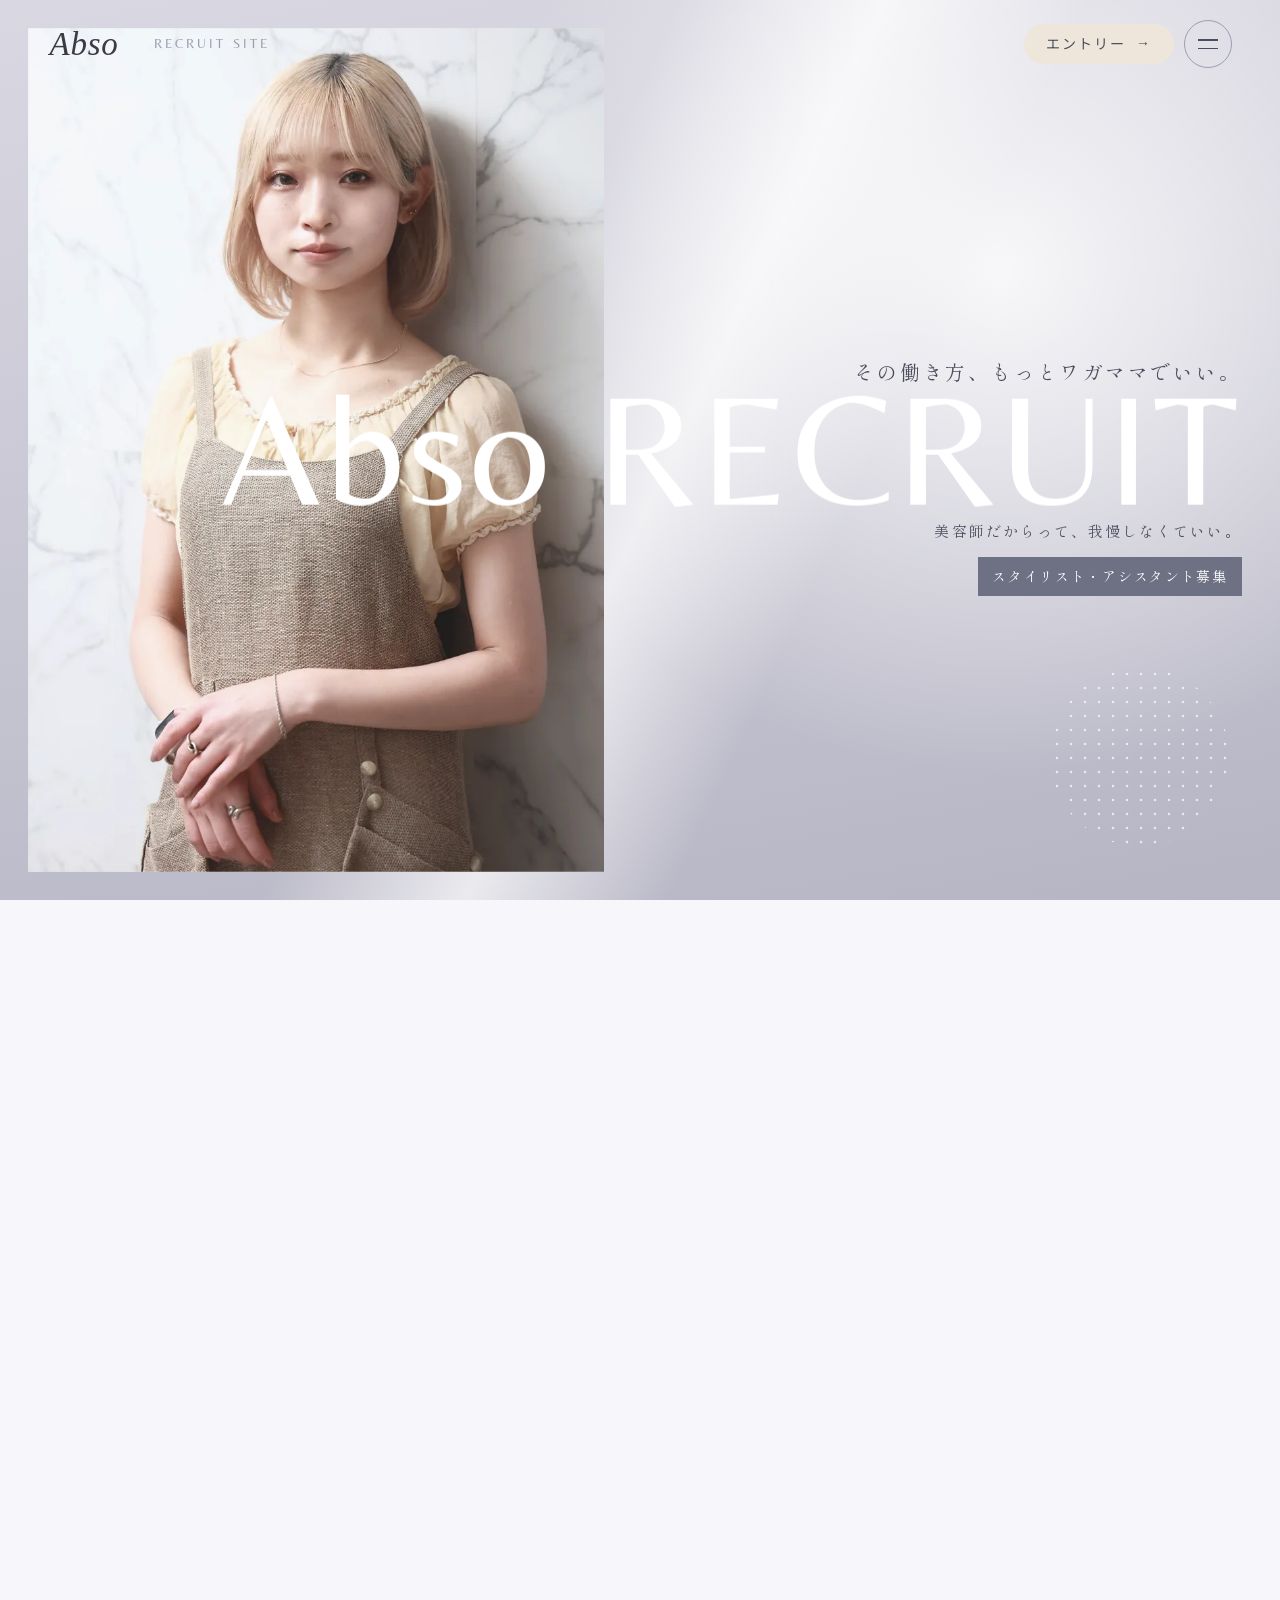
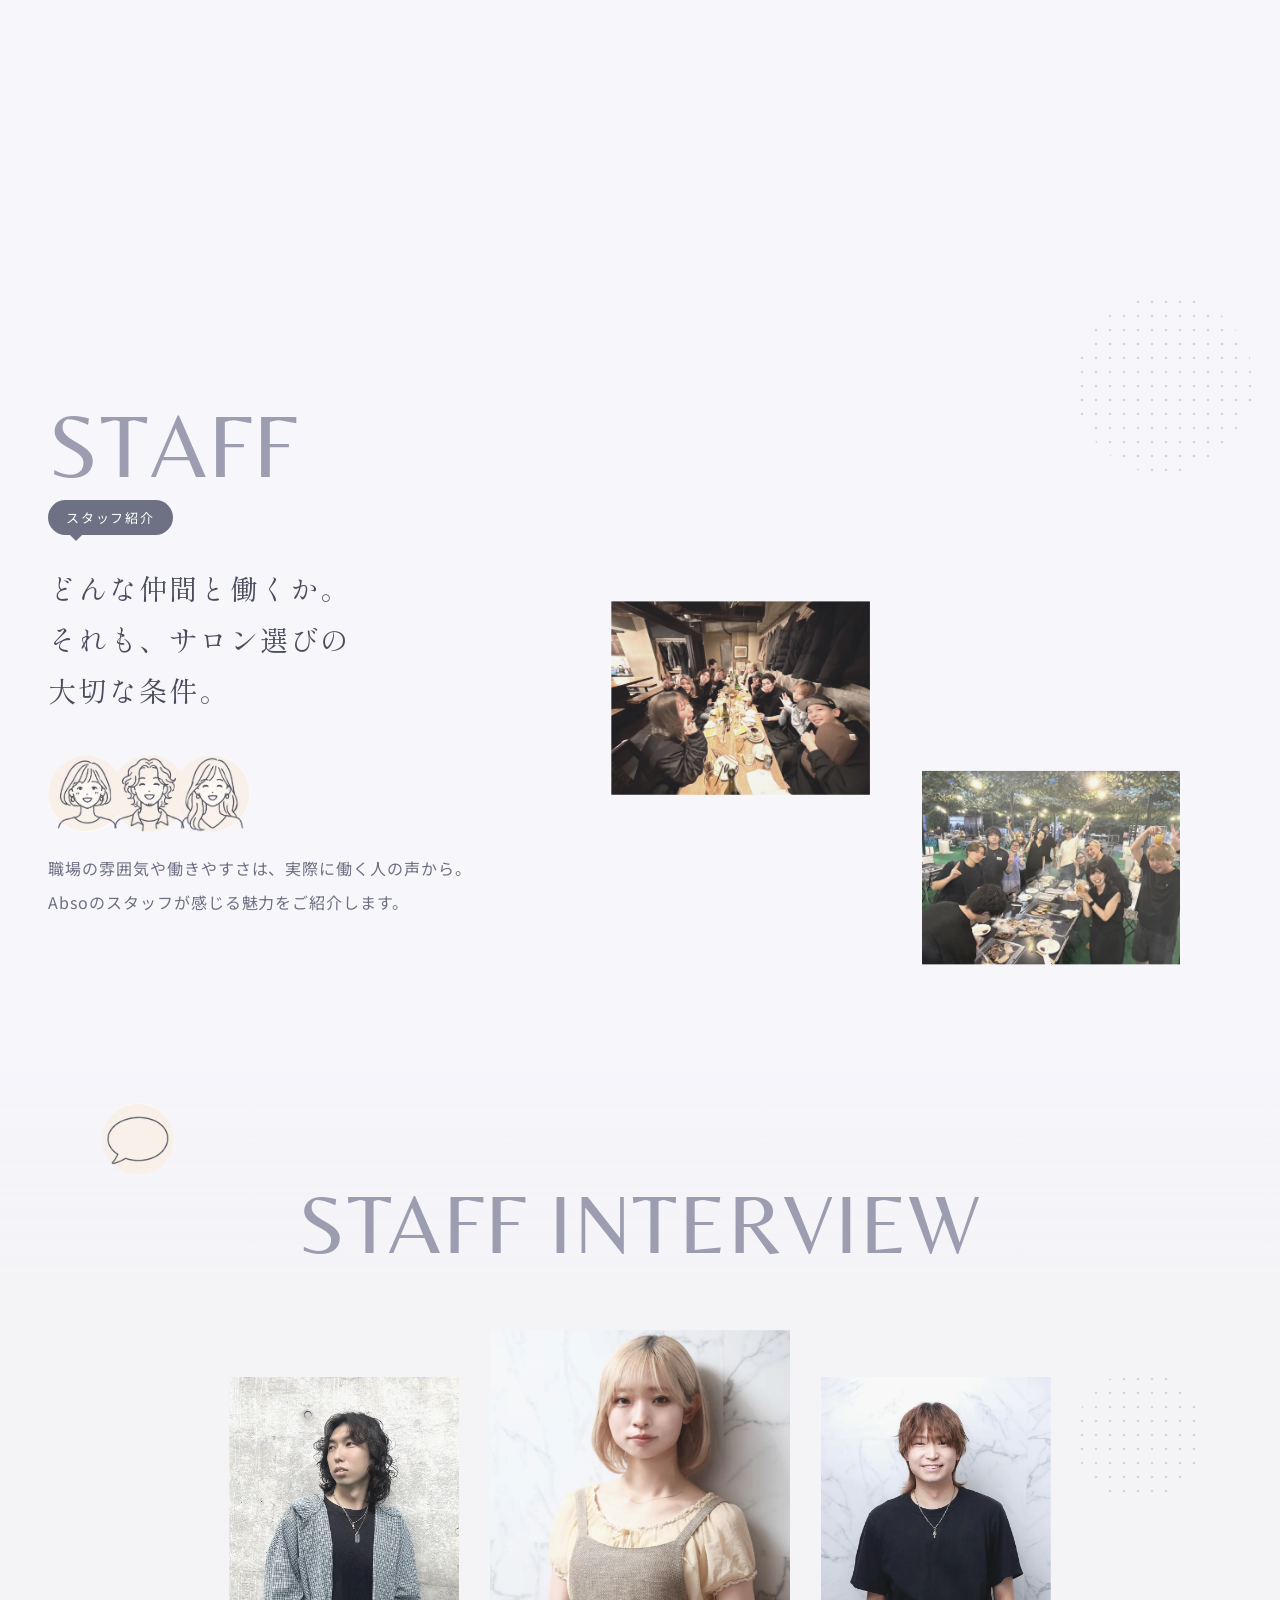
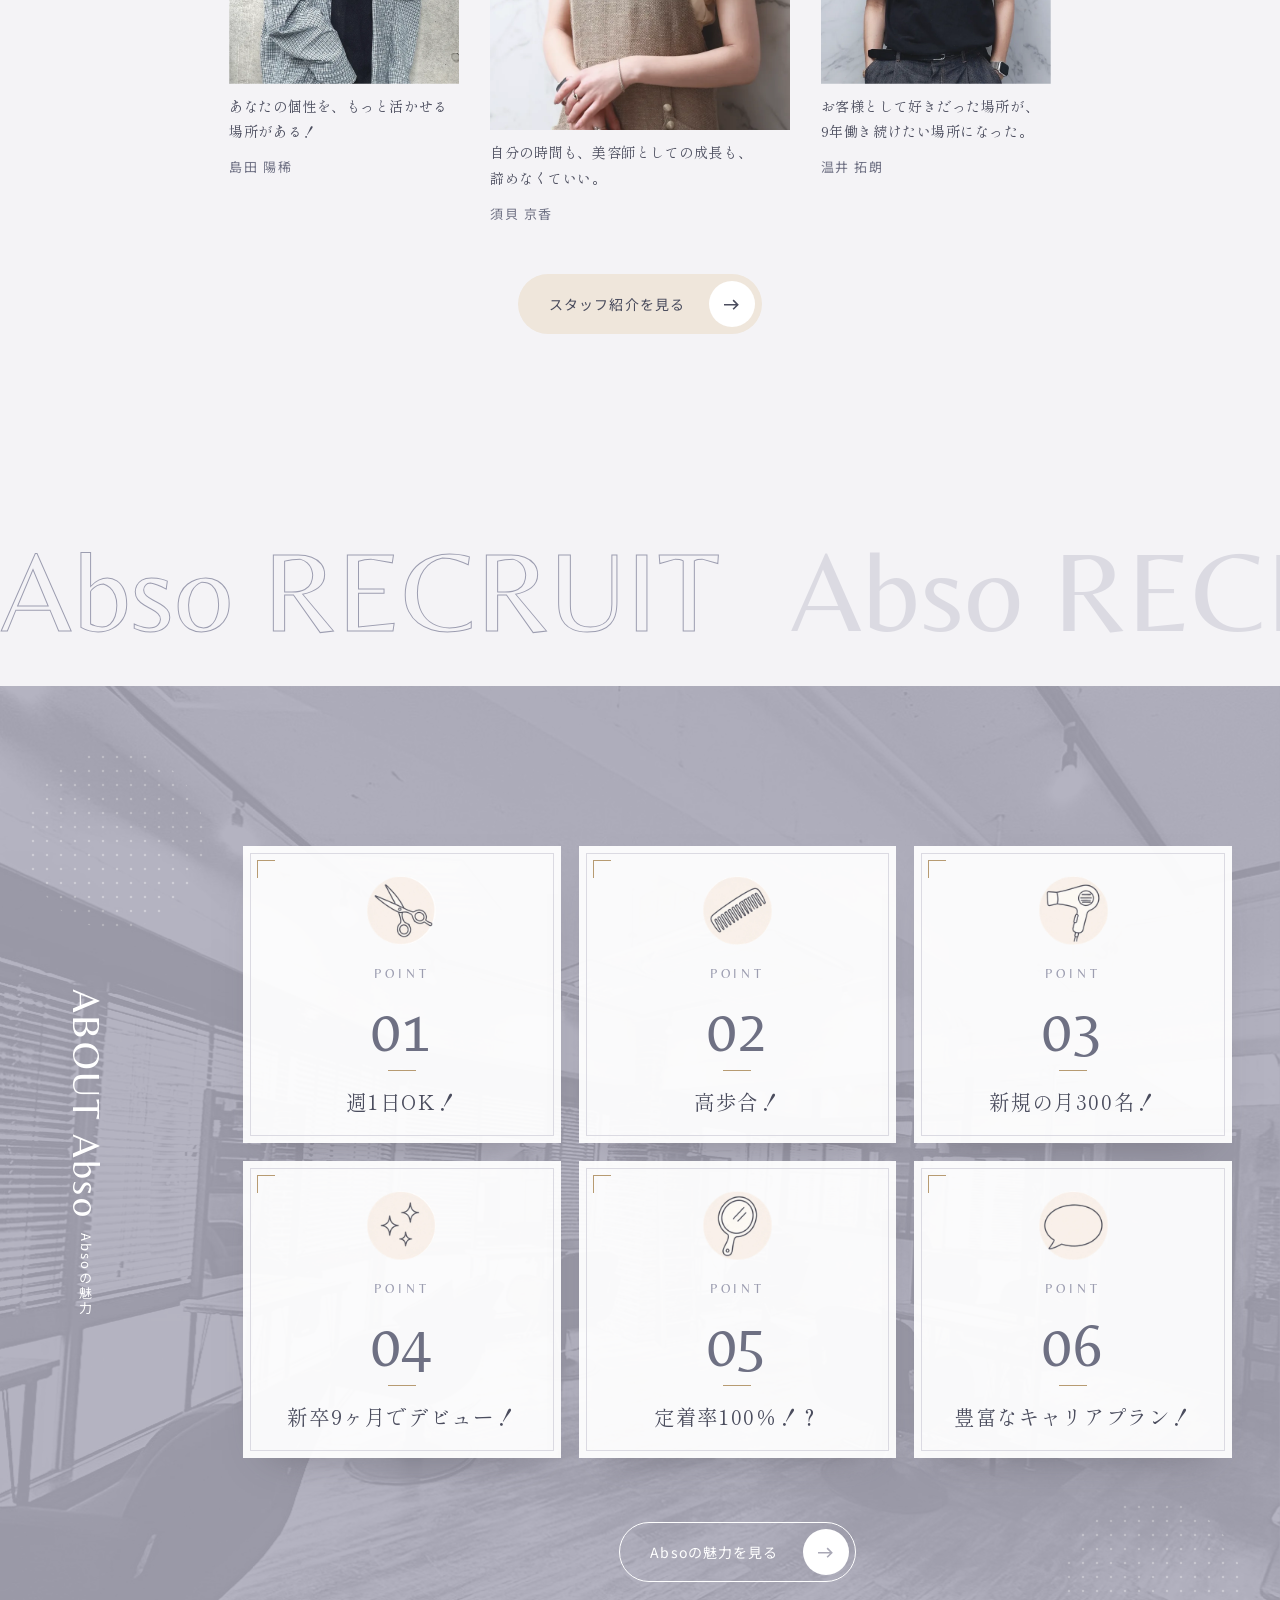
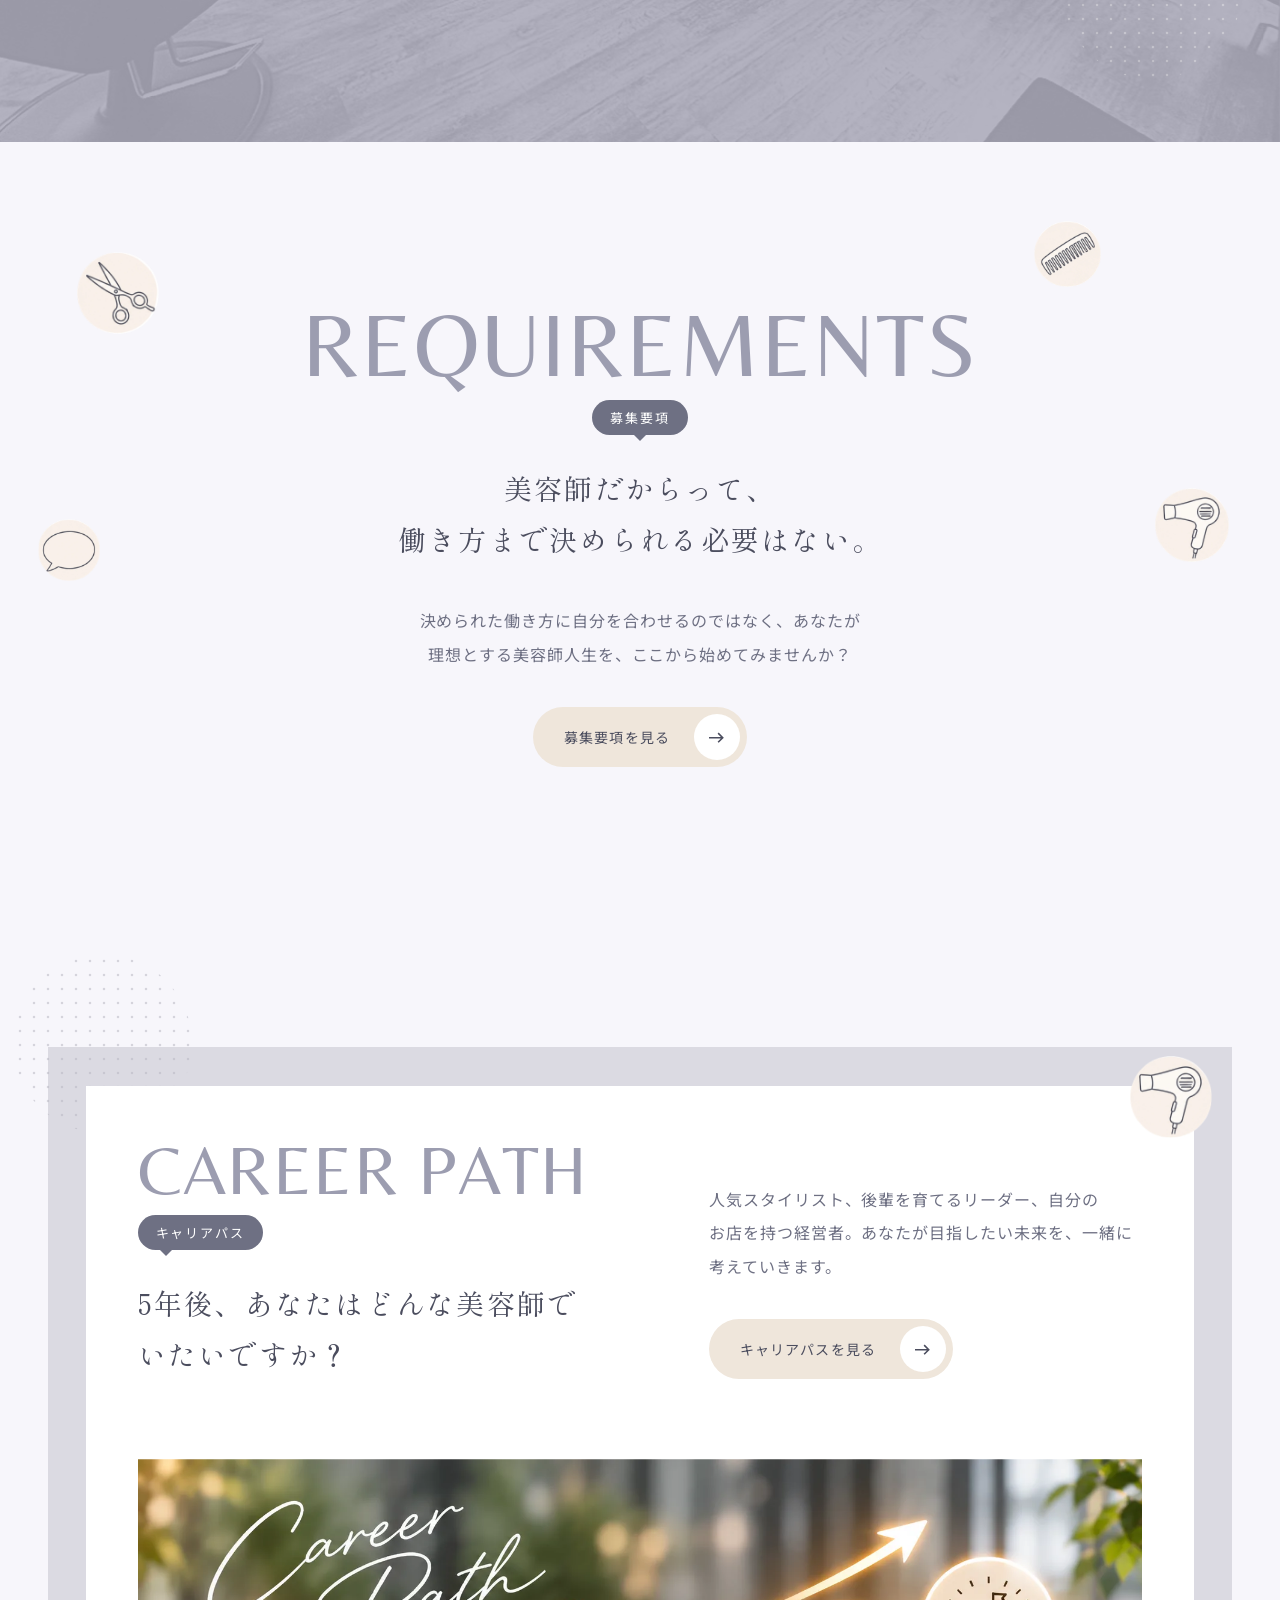
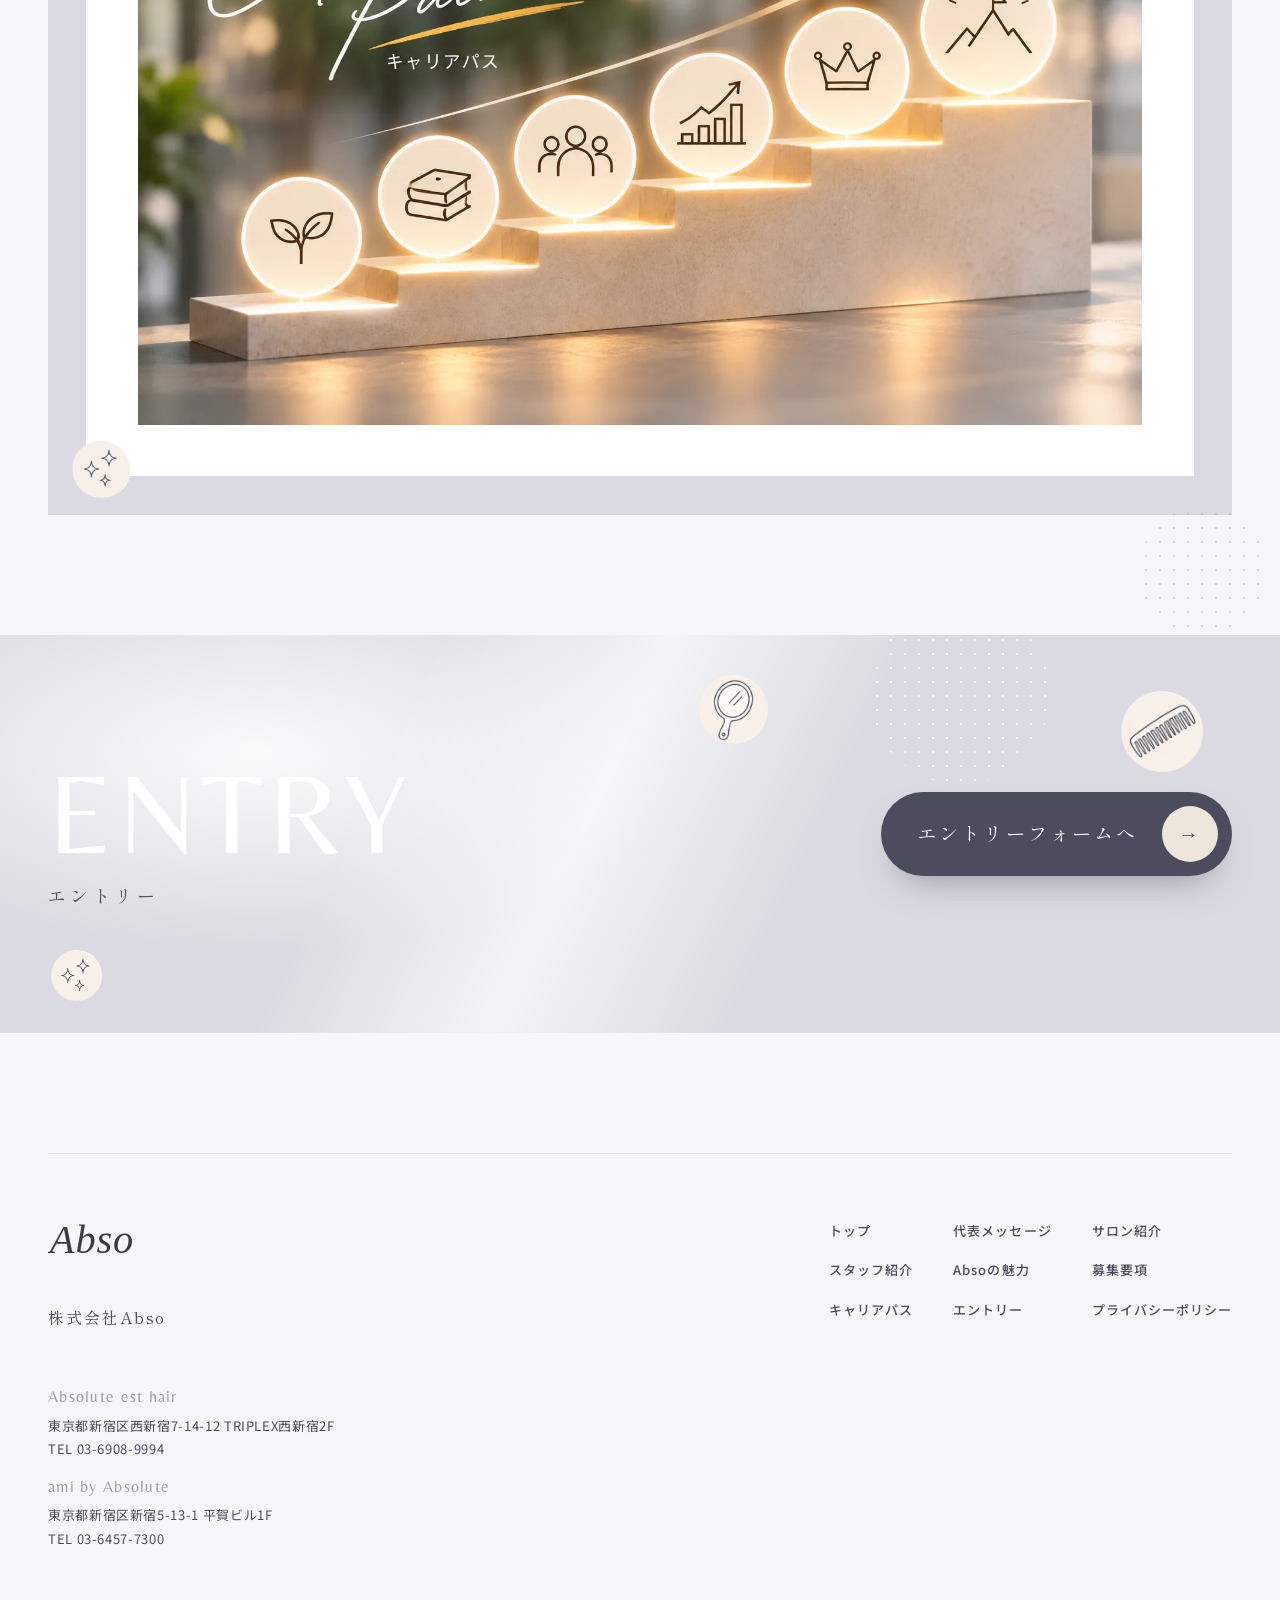
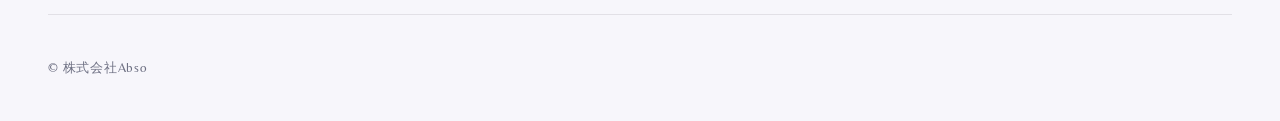
==== commit 7a6e97a2: "余白の見直し" ====
--- a/index.html
+++ b/index.html
@@ -12,20 +12,20 @@
 <meta property="og:title" content="株式会社Abso 採用サイト｜新宿の美容室 Absolute est hair・ami by Absolute">
 <meta property="og:description" content="〔会社の説明を1〜2文で。シートの会社紹介から〕">
 <meta property="og:url" content="https://example-hp.pages.dev/">
-<meta property="og:image" content="https://example-hp.pages.dev/assets/ogp.jpg?v=20261123b">
+<meta property="og:image" content="https://example-hp.pages.dev/assets/ogp.jpg?v=20261123c">
 <meta property="og:image:width" content="1200">
 <meta property="og:image:height" content="630">
 <meta name="twitter:card" content="summary_large_image">
-<meta name="twitter:image" content="https://example-hp.pages.dev/assets/ogp.jpg?v=20261123b">
+<meta name="twitter:image" content="https://example-hp.pages.dev/assets/ogp.jpg?v=20261123c">
 <link rel="preconnect" href="https://fonts.googleapis.com">
 <link rel="preconnect" href="https://fonts.gstatic.com" crossorigin>
 <link href="https://fonts.googleapis.com/css2?family=Belleza&family=Noto+Sans+JP:wght@400;500&family=Shippori+Mincho:wght@400;500&display=swap" rel="stylesheet">
-<link rel="icon" href="assets/favicon.ico?v=20261122225029" sizes="any">
-<link rel="icon" href="assets/favicon-32.png?v=20261122225029" type="image/png" sizes="32x32">
-<link rel="apple-touch-icon" href="assets/apple-touch-icon.png?v=20261122225029">
-<link rel="stylesheet" href="tokens.css?v=20261122225029">
-<link rel="stylesheet" href="base.css?v=20261122225029">
-<link rel="stylesheet" href="style.css?v=20261122225029">
+<link rel="icon" href="assets/favicon.ico?v=20261122235026" sizes="any">
+<link rel="icon" href="assets/favicon-32.png?v=20261122235026" type="image/png" sizes="32x32">
+<link rel="apple-touch-icon" href="assets/apple-touch-icon.png?v=20261122235026">
+<link rel="stylesheet" href="tokens.css?v=20261122235026">
+<link rel="stylesheet" href="base.css?v=20261122235026">
+<link rel="stylesheet" href="style.css?v=20261122235026">
 </head>
 <body>
 <div class="opening" aria-hidden="true"><span class="opening__logo">Abso</span></div>
@@ -33,8 +33,8 @@
 
 <header class="header header--burger">
   <a class="logo" href="./" aria-label="株式会社Abso 採用サイト トップへ">
-    <img class="logo__w" src="assets/logo_w.svg?v=20261122225029" alt="" width="120" height="48">
-    <img class="logo__c" src="assets/logo.svg?v=20261122225029" alt="" width="120" height="48">
+    <img class="logo__w" src="assets/logo_w.svg?v=20261122235026" alt="" width="120" height="48">
+    <img class="logo__c" src="assets/logo.svg?v=20261122235026" alt="" width="120" height="48">
   </a>
   <span class="header__tag" aria-hidden="true">RECRUIT SITE</span>
   <div class="header__acts">
@@ -61,7 +61,7 @@
     <section class="fv" id="top">
     <div class="fv__stage">
       <div class="fv__light" aria-hidden="true"></div><span class="dots dots--f1" aria-hidden="true"></span>
-      <div class="fv__photo"><img class="is-cur" src="assets/fv-person.webp?v=20261122225029" alt="Absoのスタイリスト" width="853" height="1280"><img src="assets/st-shimada.webp?v=20261122225029" alt="" width="800" height="1075"><img src="assets/st-nukui.webp?v=20261122225029" alt="" width="800" height="1200"></div>
+      <div class="fv__photo"><img class="is-cur" src="assets/fv-person.webp?v=20261122235026" alt="Absoのスタイリスト" width="853" height="1280"><img src="assets/st-shimada.webp?v=20261122235026" alt="" width="800" height="1075"><img src="assets/st-nukui.webp?v=20261122235026" alt="" width="800" height="1200"></div>
       <div class="fv__body" data-on-photo>
         <p class="fv__en" aria-hidden="true"><span class="fv__en-l">Abso</span> <span class="fv__en-l">RECRUIT</span></p>
         <h1 class="fv__catch"><span class="fv__line">その働き方、もっとワガママでいい。</span></h1>
@@ -73,7 +73,7 @@
         <h2 class="fv__ttl">美容師の働き方に、<br>もっと自由が<wbr>あっていい。</h2>
         <p class="fv__txt">あなたは今、<wbr>自分らしく<wbr>美容師を<wbr>楽しめて<wbr>いますか？</p>
         <div class="fv__rep">
-          <span class="fv__rep-img"><img src="assets/rep.webp?v=20261122225029" alt="代表 山口 慎矢" width="763" height="1215"></span>
+          <span class="fv__rep-img"><img src="assets/rep.webp?v=20261122235026" alt="代表 山口 慎矢" width="763" height="1215"></span>
           <p class="fv__rep-name"><span>代表取締役</span>山口 慎矢</p>
         </div>
         <a class="btn btn--soft" href="message/" data-todo>代表メッセージを見る<span class="btn__arw"><svg viewBox="0 0 14 10" aria-hidden="true"><path d="M0 5h12M8 1l4 4-4 4" fill="none" stroke="currentColor" stroke-width="1.4"/></svg></span></a>
@@ -84,7 +84,7 @@
         <p class="fv__txt">自分らしく<wbr>働くために<wbr>選びたい、<wbr>居心地の<wbr>良いサロン。<wbr>あなたの<wbr>新しい<wbr>美容師人生が、<wbr>ここから<wbr>始まるかも<wbr>しれません。</p>
         <a class="plaque" href="salon/">
           <span class="plaque__txt"><span class="plaque__ttl">サロン紹介</span><span class="plaque__view" aria-hidden="true">VIEW<svg viewBox="0 0 60 10"><path d="M0 5h58M53 1l5 4-5 4" fill="none" stroke="currentColor" stroke-width="1"/></svg></span></span>
-          <span class="plaque__img"><img src="assets/salon-shampoo.webp?v=20261122225029" alt="" width="1300" height="987" loading="lazy"></span>
+          <span class="plaque__img"><img src="assets/salon-shampoo.webp?v=20261122235026" alt="" width="1300" height="987" loading="lazy"></span>
         </a>
         <ul class="fv__shops"><li>Absolute est hair<span>西新宿</span></li><li>ami by Absolute<span>新宿</span></li></ul>
       </div>
@@ -100,22 +100,22 @@
           <p class="ttl2__ja">スタッフ紹介</p>
         </div>
         <h2 class="head rv">どんな仲間と<wbr>働くか。<br>それも、<wbr>サロン選びの<wbr>大切な条件。</h2>
-        <p class="avs rv" aria-hidden="true"><img src="assets/av-bob.webp?v=20261122225029" alt="" width="360" height="350" loading="lazy"><img src="assets/av-perm.webp?v=20261122225029" alt="" width="360" height="344" loading="lazy"><img src="assets/av-long.webp?v=20261122225029" alt="" width="360" height="349" loading="lazy"></p>
+        <p class="avs rv" aria-hidden="true"><img src="assets/av-bob.webp?v=20261122235026" alt="" width="360" height="350" loading="lazy"><img src="assets/av-perm.webp?v=20261122235026" alt="" width="360" height="344" loading="lazy"><img src="assets/av-long.webp?v=20261122235026" alt="" width="360" height="349" loading="lazy"></p>
         <p class="body rv">職場の<wbr>雰囲気や<wbr>働きやすさは、<wbr>実際に<wbr>働く人の<wbr>声から。<wbr>Absoの<wbr>スタッフが<wbr>感じる<wbr>魅力を<wbr>ご紹介します。</p>
       </div>
-      <div class="collage"><img class="deco deco--g" src="assets/il-sparkle.webp?v=20261122225029" alt="" width="360" height="360" loading="lazy" aria-hidden="true">
-        <div class="collage__a pic"><img src="assets/staff-party.webp?v=20261122225029" alt="Absoのスタッフの食事会" width="1441" height="829" loading="lazy"></div>
-        <div class="collage__b pic"><img src="assets/staff-bbq.webp?v=20261122225029" alt="社内イベントのBBQ" width="1200" height="900" loading="lazy"></div>
-        <div class="collage__c pic"><img src="assets/staff-izakaya.webp?v=20261122225029" alt="スタッフの集合写真" width="1200" height="899" loading="lazy"></div>
+      <div class="collage"><img class="deco deco--g" src="assets/il-sparkle.webp?v=20261122235026" alt="" width="360" height="360" loading="lazy" aria-hidden="true">
+        <div class="collage__a pic"><img src="assets/staff-party.webp?v=20261122235026" alt="Absoのスタッフの食事会" width="1441" height="829" loading="lazy"></div>
+        <div class="collage__b pic"><img src="assets/staff-bbq.webp?v=20261122235026" alt="社内イベントのBBQ" width="1200" height="900" loading="lazy"></div>
+        <div class="collage__c pic"><img src="assets/staff-izakaya.webp?v=20261122235026" alt="スタッフの集合写真" width="1200" height="899" loading="lazy"></div>
       </div>
     </div>
     <div class="interview"><span class="dots dots--i1" aria-hidden="true"></span>
-<img class="deco deco--h" src="assets/il-bubble.webp?v=20261122225029" alt="" width="360" height="360" loading="lazy" aria-hidden="true">
+<img class="deco deco--h" src="assets/il-bubble.webp?v=20261122235026" alt="" width="360" height="360" loading="lazy" aria-hidden="true">
       <p class="interview__en" aria-hidden="true">STAFF INTERVIEW</p>
       <ul class="faces">
-        <li class="face rv"><a href="staff/"><span class="face__img pic"><img src="assets/st-shimada.webp?v=20261122225029" alt="" width="800" height="1075" loading="lazy"></span><span class="face__catch">あなたの個性を、<wbr>もっと活かせる<wbr>場所がある！</span><span class="face__name">島田 陽稀</span></a></li>
-        <li class="face face--main rv"><a href="staff/"><span class="face__img pic"><img src="assets/st-sugai.webp?v=20261122225029" alt="" width="800" height="1200" loading="lazy"></span><span class="face__catch">自分の時間も、<wbr>美容師としての成長も、<wbr>諦めなくていい。</span><span class="face__name">須貝 京香</span></a></li>
-        <li class="face rv"><a href="staff/"><span class="face__img pic"><img src="assets/st-nukui.webp?v=20261122225029" alt="" width="800" height="1200" loading="lazy"></span><span class="face__catch">お客様として<wbr>好きだった場所が、<wbr>9年働き続けたい<wbr>場所になった。</span><span class="face__name">温井 拓朗</span></a></li>
+        <li class="face rv"><a href="staff/"><span class="face__img pic"><img src="assets/st-shimada.webp?v=20261122235026" alt="" width="800" height="1075" loading="lazy"></span><span class="face__catch">あなたの個性を、<wbr>もっと活かせる<wbr>場所がある！</span><span class="face__name">島田 陽稀</span></a></li>
+        <li class="face face--main rv"><a href="staff/"><span class="face__img pic"><img src="assets/st-sugai.webp?v=20261122235026" alt="" width="800" height="1200" loading="lazy"></span><span class="face__catch">自分の時間も、<wbr>美容師としての成長も、<wbr>諦めなくていい。</span><span class="face__name">須貝 京香</span></a></li>
+        <li class="face rv"><a href="staff/"><span class="face__img pic"><img src="assets/st-nukui.webp?v=20261122235026" alt="" width="800" height="1200" loading="lazy"></span><span class="face__catch">お客様として<wbr>好きだった場所が、<wbr>9年働き続けたい<wbr>場所になった。</span><span class="face__name">温井 拓朗</span></a></li>
       </ul>
       <p class="faces__dots" aria-hidden="true"><span class="is-on"></span><span></span><span></span></p>
       <p class="sec__more sec__more--c"><a class="btn btn--soft" href="staff/" data-todo>スタッフ紹介を見る<span class="btn__arw"><svg viewBox="0 0 14 10" aria-hidden="true"><path d="M0 5h12M8 1l4 4-4 4" fill="none" stroke="currentColor" stroke-width="1.4"/></svg></span></a></p>
@@ -126,19 +126,19 @@
 
     <section class="appeal" id="appeal">
     <span class="dots dots--a1" aria-hidden="true"></span><span class="dots dots--a2" aria-hidden="true"></span>
-    <div class="appeal__bg" aria-hidden="true"><img src="assets/fv-salon.webp?v=20261122225029" alt="" width="1538" height="1063" loading="lazy"></div>
+    <div class="appeal__bg" aria-hidden="true"><img src="assets/fv-salon.webp?v=20261122235026" alt="" width="1538" height="1063" loading="lazy"></div>
     <div class="wrap appeal__in" data-on-photo>
       <div class="appeal__head">
         <p class="appeal__en" aria-hidden="true">ABOUT Abso</p>
         <h2 class="appeal__ja">Absoの魅力</h2>
       </div>
       <ol class="points">
-        <li class="point rv" data-no="01"><img class="point__ic" src="assets/il-scissors.webp?v=20261122225029" alt="" width="360" height="360" loading="lazy" aria-hidden="true"><span class="point__lbl" aria-hidden="true">POINT</span><span class="point__no" aria-hidden="true">01</span><span class="point__t">週1日OK！</span></li>
-        <li class="point rv" data-no="02"><img class="point__ic" src="assets/il-comb.webp?v=20261122225029" alt="" width="360" height="360" loading="lazy" aria-hidden="true"><span class="point__lbl" aria-hidden="true">POINT</span><span class="point__no" aria-hidden="true">02</span><span class="point__t">高歩合！</span></li>
-        <li class="point rv" data-no="03"><img class="point__ic" src="assets/il-dryer.webp?v=20261122225029" alt="" width="360" height="360" loading="lazy" aria-hidden="true"><span class="point__lbl" aria-hidden="true">POINT</span><span class="point__no" aria-hidden="true">03</span><span class="point__t">新規の<wbr>月300名！</span></li>
-        <li class="point rv" data-no="04"><img class="point__ic" src="assets/il-sparkle.webp?v=20261122225029" alt="" width="360" height="360" loading="lazy" aria-hidden="true"><span class="point__lbl" aria-hidden="true">POINT</span><span class="point__no" aria-hidden="true">04</span><span class="point__t">新卒9ヶ月で<wbr>デビュー！</span></li>
-        <li class="point rv" data-no="05"><img class="point__ic" src="assets/il-mirror.webp?v=20261122225029" alt="" width="360" height="360" loading="lazy" aria-hidden="true"><span class="point__lbl" aria-hidden="true">POINT</span><span class="point__no" aria-hidden="true">05</span><span class="point__t">定着率<wbr>100％！？</span></li>
-        <li class="point rv" data-no="06"><img class="point__ic" src="assets/il-bubble.webp?v=20261122225029" alt="" width="360" height="360" loading="lazy" aria-hidden="true"><span class="point__lbl" aria-hidden="true">POINT</span><span class="point__no" aria-hidden="true">06</span><span class="point__t">豊富な<wbr>キャリアプラン！</span></li>
+        <li class="point rv" data-no="01"><img class="point__ic" src="assets/il-scissors.webp?v=20261122235026" alt="" width="360" height="360" loading="lazy" aria-hidden="true"><span class="point__lbl" aria-hidden="true">POINT</span><span class="point__no" aria-hidden="true">01</span><span class="point__t">週1日OK！</span></li>
+        <li class="point rv" data-no="02"><img class="point__ic" src="assets/il-comb.webp?v=20261122235026" alt="" width="360" height="360" loading="lazy" aria-hidden="true"><span class="point__lbl" aria-hidden="true">POINT</span><span class="point__no" aria-hidden="true">02</span><span class="point__t">高歩合！</span></li>
+        <li class="point rv" data-no="03"><img class="point__ic" src="assets/il-dryer.webp?v=20261122235026" alt="" width="360" height="360" loading="lazy" aria-hidden="true"><span class="point__lbl" aria-hidden="true">POINT</span><span class="point__no" aria-hidden="true">03</span><span class="point__t">新規の<wbr>月300名！</span></li>
+        <li class="point rv" data-no="04"><img class="point__ic" src="assets/il-sparkle.webp?v=20261122235026" alt="" width="360" height="360" loading="lazy" aria-hidden="true"><span class="point__lbl" aria-hidden="true">POINT</span><span class="point__no" aria-hidden="true">04</span><span class="point__t">新卒9ヶ月で<wbr>デビュー！</span></li>
+        <li class="point rv" data-no="05"><img class="point__ic" src="assets/il-mirror.webp?v=20261122235026" alt="" width="360" height="360" loading="lazy" aria-hidden="true"><span class="point__lbl" aria-hidden="true">POINT</span><span class="point__no" aria-hidden="true">05</span><span class="point__t">定着率<wbr>100％！？</span></li>
+        <li class="point rv" data-no="06"><img class="point__ic" src="assets/il-bubble.webp?v=20261122235026" alt="" width="360" height="360" loading="lazy" aria-hidden="true"><span class="point__lbl" aria-hidden="true">POINT</span><span class="point__no" aria-hidden="true">06</span><span class="point__t">豊富な<wbr>キャリアプラン！</span></li>
       </ol>
       <p class="appeal__more"><a class="btn btn--line" href="appeal/" data-todo>Absoの魅力を見る<span class="btn__arw"><svg viewBox="0 0 14 10" aria-hidden="true"><path d="M0 5h12M8 1l4 4-4 4" fill="none" stroke="currentColor" stroke-width="1.4"/></svg></span></a></p>
     </div>
@@ -146,7 +146,7 @@
 
     <section class="sec req" id="requirements">
     <span class="req__dots req__dots--l" aria-hidden="true"></span><span class="req__dots req__dots--r" aria-hidden="true"></span>
-    <img class="deco deco--a" src="assets/il-scissors.webp?v=20261122225029" alt="" width="360" height="360" loading="lazy" aria-hidden="true"><img class="deco deco--b" src="assets/il-sparkle.webp?v=20261122225029" alt="" width="360" height="360" loading="lazy" aria-hidden="true"><img class="deco deco--i" src="assets/il-comb.webp?v=20261122225029" alt="" width="360" height="360" loading="lazy" aria-hidden="true"><img class="deco deco--j" src="assets/il-mirror.webp?v=20261122225029" alt="" width="360" height="360" loading="lazy" aria-hidden="true"><img class="deco deco--k" src="assets/il-dryer.webp?v=20261122225029" alt="" width="360" height="360" loading="lazy" aria-hidden="true"><img class="deco deco--l" src="assets/il-bubble.webp?v=20261122225029" alt="" width="360" height="360" loading="lazy" aria-hidden="true">
+    <img class="deco deco--a" src="assets/il-scissors.webp?v=20261122235026" alt="" width="360" height="360" loading="lazy" aria-hidden="true"><img class="deco deco--b" src="assets/il-sparkle.webp?v=20261122235026" alt="" width="360" height="360" loading="lazy" aria-hidden="true"><img class="deco deco--i" src="assets/il-comb.webp?v=20261122235026" alt="" width="360" height="360" loading="lazy" aria-hidden="true"><img class="deco deco--j" src="assets/il-mirror.webp?v=20261122235026" alt="" width="360" height="360" loading="lazy" aria-hidden="true"><img class="deco deco--k" src="assets/il-dryer.webp?v=20261122235026" alt="" width="360" height="360" loading="lazy" aria-hidden="true"><img class="deco deco--l" src="assets/il-bubble.webp?v=20261122235026" alt="" width="360" height="360" loading="lazy" aria-hidden="true">
     <div class="wrap req__in">
       <div class="ttl2 ttl2--c">
         <p class="ttl2__en" aria-hidden="true"><span class="mask"><span>REQUIREMENTS</span></span></p>
@@ -162,7 +162,7 @@
     <span class="dots dots--c1" aria-hidden="true"></span><span class="dots dots--c2" aria-hidden="true"></span>
     <div class="wrap">
       <div class="frame">
-        <div class="frame__card career__in"><img class="deco deco--c" src="assets/il-dryer.webp?v=20261122225029" alt="" width="360" height="360" loading="lazy" aria-hidden="true"><img class="deco deco--d" src="assets/il-sparkle.webp?v=20261122225029" alt="" width="360" height="360" loading="lazy" aria-hidden="true">
+        <div class="frame__card career__in"><img class="deco deco--c" src="assets/il-dryer.webp?v=20261122235026" alt="" width="360" height="360" loading="lazy" aria-hidden="true"><img class="deco deco--d" src="assets/il-sparkle.webp?v=20261122235026" alt="" width="360" height="360" loading="lazy" aria-hidden="true">
           <div class="career__head">
             <div class="ttl2">
               <p class="ttl2__en" aria-hidden="true"><span class="mask"><span>CAREER</span></span><span class="mask"><span>PATH</span></span></p>
@@ -174,7 +174,7 @@
             <p class="body rv">人気<wbr>スタイリスト、<wbr>後輩を<wbr>育てる<wbr>リーダー、<wbr>自分の<wbr>お店を<wbr>持つ<wbr>経営者。<wbr>あなたが<wbr>目指したい<wbr>未来を、<wbr>一緒に<wbr>考えていきます。</p>
             <p class="sec__more rv"><a class="btn btn--soft" href="career/" data-todo>キャリアパスを見る<span class="btn__arw"><svg viewBox="0 0 14 10" aria-hidden="true"><path d="M0 5h12M8 1l4 4-4 4" fill="none" stroke="currentColor" stroke-width="1.4"/></svg></span></a></p>
           </div>
-          <div class="career__img pic"><img src="assets/career.webp?v=20261122225029" alt="キャリアパスのイメージ（階段）" width="1671" height="941" loading="lazy"></div>
+          <div class="career__img pic"><img src="assets/career.webp?v=20261122235026" alt="キャリアパスのイメージ（階段）" width="1671" height="941" loading="lazy"></div>
         </div>
       </div>
     </div>
@@ -183,7 +183,7 @@
     <section class="entry" id="entry">
     <span class="dots dots--e1" aria-hidden="true"></span>
     <div class="entry__light" aria-hidden="true"></div>
-    <img class="deco deco--e" src="assets/il-comb.webp?v=20261122225029" alt="" width="360" height="360" loading="lazy" aria-hidden="true"><img class="deco deco--f" src="assets/il-mirror.webp?v=20261122225029" alt="" width="360" height="360" loading="lazy" aria-hidden="true"><img class="deco deco--m" src="assets/il-sparkle.webp?v=20261122225029" alt="" width="360" height="360" loading="lazy" aria-hidden="true">
+    <img class="deco deco--e" src="assets/il-comb.webp?v=20261122235026" alt="" width="360" height="360" loading="lazy" aria-hidden="true"><img class="deco deco--f" src="assets/il-mirror.webp?v=20261122235026" alt="" width="360" height="360" loading="lazy" aria-hidden="true"><img class="deco deco--m" src="assets/il-sparkle.webp?v=20261122235026" alt="" width="360" height="360" loading="lazy" aria-hidden="true">
     <div class="wrap entry__in">
       <div class="entry__head">
         <p class="entry__en" aria-hidden="true">ENTRY</p>
@@ -198,7 +198,7 @@
 <footer class="footer">
   <div class="wrap footer__top">
     <div class="footer__co">
-      <a class="footer__logo" href="./" aria-label="株式会社Abso 採用サイト トップへ"><img src="assets/logo.svg?v=20261122225029" alt="" width="120" height="48" loading="lazy"></a>
+      <a class="footer__logo" href="./" aria-label="株式会社Abso 採用サイト トップへ"><img src="assets/logo.svg?v=20261122235026" alt="" width="120" height="48" loading="lazy"></a>
       <p class="footer__name">株式会社Abso</p>
       <dl class="footer__info">
         <dt>Absolute est hair</dt><dd>東京都新宿区西新宿7-14-12 <span class="nb">TRIPLEX西新宿2F</span><br><a class="nb" href="tel:0369089994">TEL 03-6908-9994</a></dd>
@@ -220,6 +220,6 @@
   <p class="wrap footer__copy">© 株式会社Abso</p>
 </footer>
 
-<script src="site.js?v=20261122225029"></script>
+<script src="site.js?v=20261122235026"></script>
 </body>
 </html>
--- a/style.css
+++ b/style.css
@@ -104,6 +104,12 @@
 .head--c { text-align: center; }
 .body { color: var(--c-ink-soft); line-height: 2.1; letter-spacing: 0.06em; }
 .sec__more--c { justify-content: center; }
+
+.ttl2 + .head { margin-top: 8px; }
+.head + .body, .head + .avs { margin-top: var(--sp-p); }
+.body + .sec__more { margin-top: 8px; }
+.career__txt > .body:first-child { margin-top: var(--sp-p); }
+.career { padding-block: var(--sp-s); }
 .btn--line { border-color: var(--c-base); color: var(--c-base); font-weight: 400; }
 .btn--line .btn__arw { background: var(--c-base); color: var(--c-band); }
 
@@ -140,7 +146,7 @@
 
 .staff { position: relative; overflow: hidden; padding-bottom: 0; }
 .staff__in { display: grid; grid-template-columns: minmax(0, 1fr); gap: var(--sp-g); }
-.staff__txt { display: grid; gap: var(--sp-b); max-width: 30em; }
+.staff__txt { display: grid; gap: var(--sp-p); max-width: 30em; }
 .collage { position: relative; margin-bottom: 24px; display: grid; grid-template-columns: repeat(12, 1fr); }
 .collage > div { overflow: hidden; }
 .collage > div img { width: 100%; height: 100%; object-fit: cover; }
@@ -192,7 +198,7 @@
   .appeal__more { grid-column: 2; }
 }
 
-.req { position: relative; overflow: hidden; padding-block: calc(var(--sec-y) * 1.15); }
+.req { position: relative; overflow: hidden; }
 .dots { position: absolute; z-index: 0; width: clamp(110px, 14vw, 220px); aspect-ratio: 1; border-radius: 50%; background-image: radial-gradient(var(--c-sub-deep) 1.4px, transparent 1.6px); background-size: 14px 14px; opacity: 0.55; pointer-events: none; animation: dots-spin 50s linear infinite; }
 .dots--l { left: -4%; top: 8%; }
 .dots--r { right: -3%; bottom: 6%; animation-direction: reverse; }
@@ -204,18 +210,18 @@
 .dots--e1 { right: 18%; top: -30px; background-image: radial-gradient(var(--c-base) 1.4px, transparent 1.6px); opacity: 0.8; }
 .dots--f1 { right: 4%; bottom: 6%; z-index: 1; background-image: radial-gradient(var(--c-base) 1.4px, transparent 1.6px); opacity: 0.7; }
 @keyframes dots-spin { to { rotate: 360deg; } }
-.req__in { position: relative; z-index: 2; display: grid; grid-template-columns: minmax(0, 1fr); gap: var(--sp-b); justify-items: center; }
+.req__in { position: relative; z-index: 2; display: grid; grid-template-columns: minmax(0, 1fr); gap: var(--sp-p); justify-items: center; }
 .req .ttl2__en { font-size: clamp(34px, 7vw, 104px); }
 .req__lead { max-width: 32em; text-align: center; }
 
 .frame { padding: clamp(14px, 3vw, 48px); background: var(--c-sub); }
 .frame__card { position: relative; background: var(--c-base); padding: clamp(28px, 4vw, 64px) clamp(20px, 4vw, 64px); }
 .career__in { display: grid; grid-template-columns: minmax(0, 1fr); gap: var(--sp-b); }
-.career__head { display: grid; gap: var(--sp-b); justify-items: start; }
+.career__head { display: grid; gap: var(--sp-p); justify-items: start; }
 .career { position: relative; overflow: hidden; }
 .career .ttl2__en { flex-wrap: nowrap; white-space: nowrap; font-size: clamp(36px, 5.4vw, 84px); }
-.career__txt { display: grid; gap: var(--sp-b); justify-items: start; align-content: end; }
-.career__img { grid-column: 1 / -1; aspect-ratio: 1671 / 941; overflow: hidden; margin-top: var(--sp-p); background: var(--c-ph-1); }
+.career__txt { display: grid; gap: var(--sp-p); justify-items: start; align-content: end; }
+.career__img { grid-column: 1 / -1; aspect-ratio: 1671 / 941; overflow: hidden; margin-top: var(--sp-b); background: var(--c-ph-1); }
 .career__img img { width: 100%; height: 100%; object-fit: cover; object-position: 50% 50%; }
 @media (min-width: 960px) { .career__in { grid-template-columns: 1fr 1fr; column-gap: var(--sp-s); align-items: end; } }
 
@@ -284,7 +290,9 @@
 
 @media (max-width: 767px) {
   .staff { padding-top: var(--sp-s); }
-  .staff__in { gap: var(--sp-b); }
+  .staff .head br, .fv__ttl br { display: none; }
+  .staff .head { font-size: 23px; }
+  .staff__in { gap: var(--sp-g); }
   .collage { grid-template-columns: 1fr 1fr; gap: 10px; margin-bottom: 0; }
   .collage__a { grid-column: 1 / -1; grid-row: 1; }
   .collage__b, .collage__c { grid-column: auto; grid-row: 2; margin-top: 0; translate: none; }
@@ -295,7 +303,7 @@
   .req { padding-block: var(--sp-s); }
   .frame { padding: 10px; }
   .frame__card { padding: 28px 18px; }
-  .career__in { gap: var(--sp-p); }
+  .career__in { gap: var(--sp-b); }
   .entry__in { gap: var(--sp-b); padding-block: var(--sp-g); }
   .entry__btn { width: 100%; }
   .dots { width: 96px; background-size: 12px 12px; }
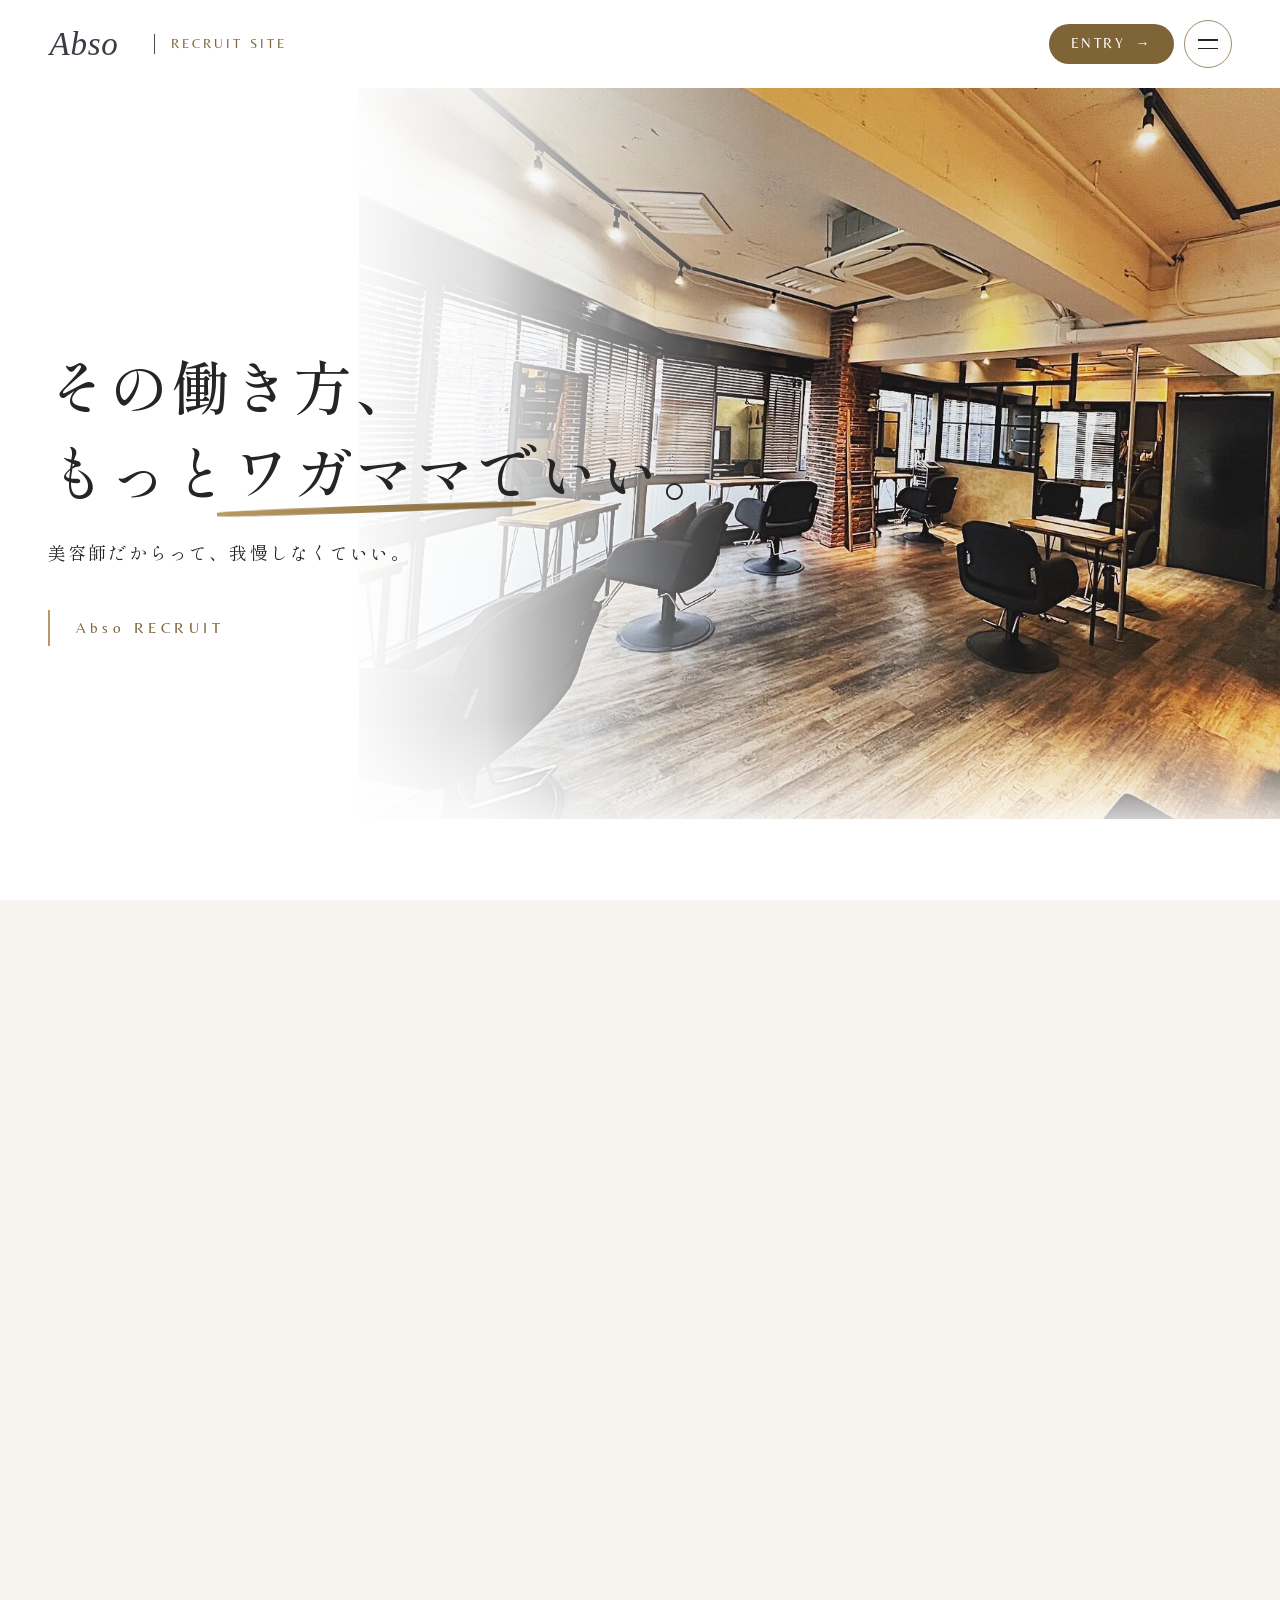
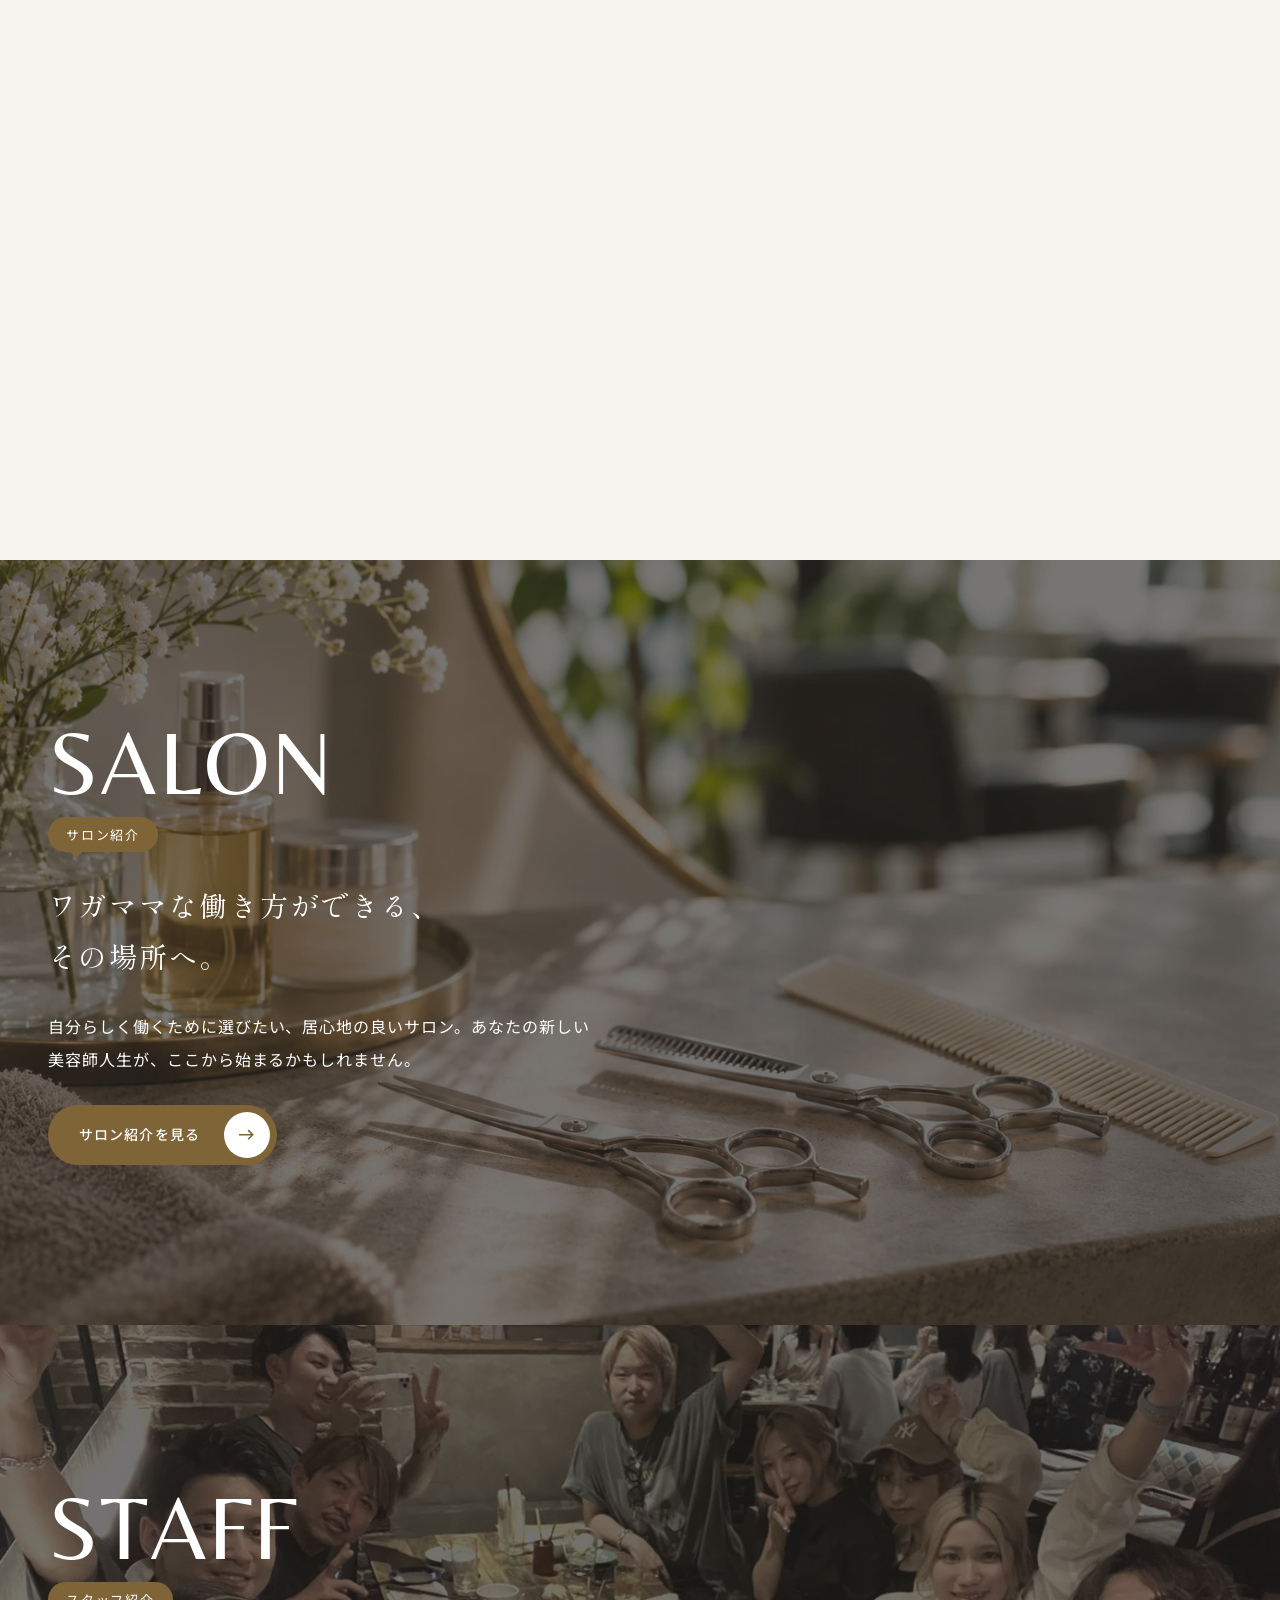
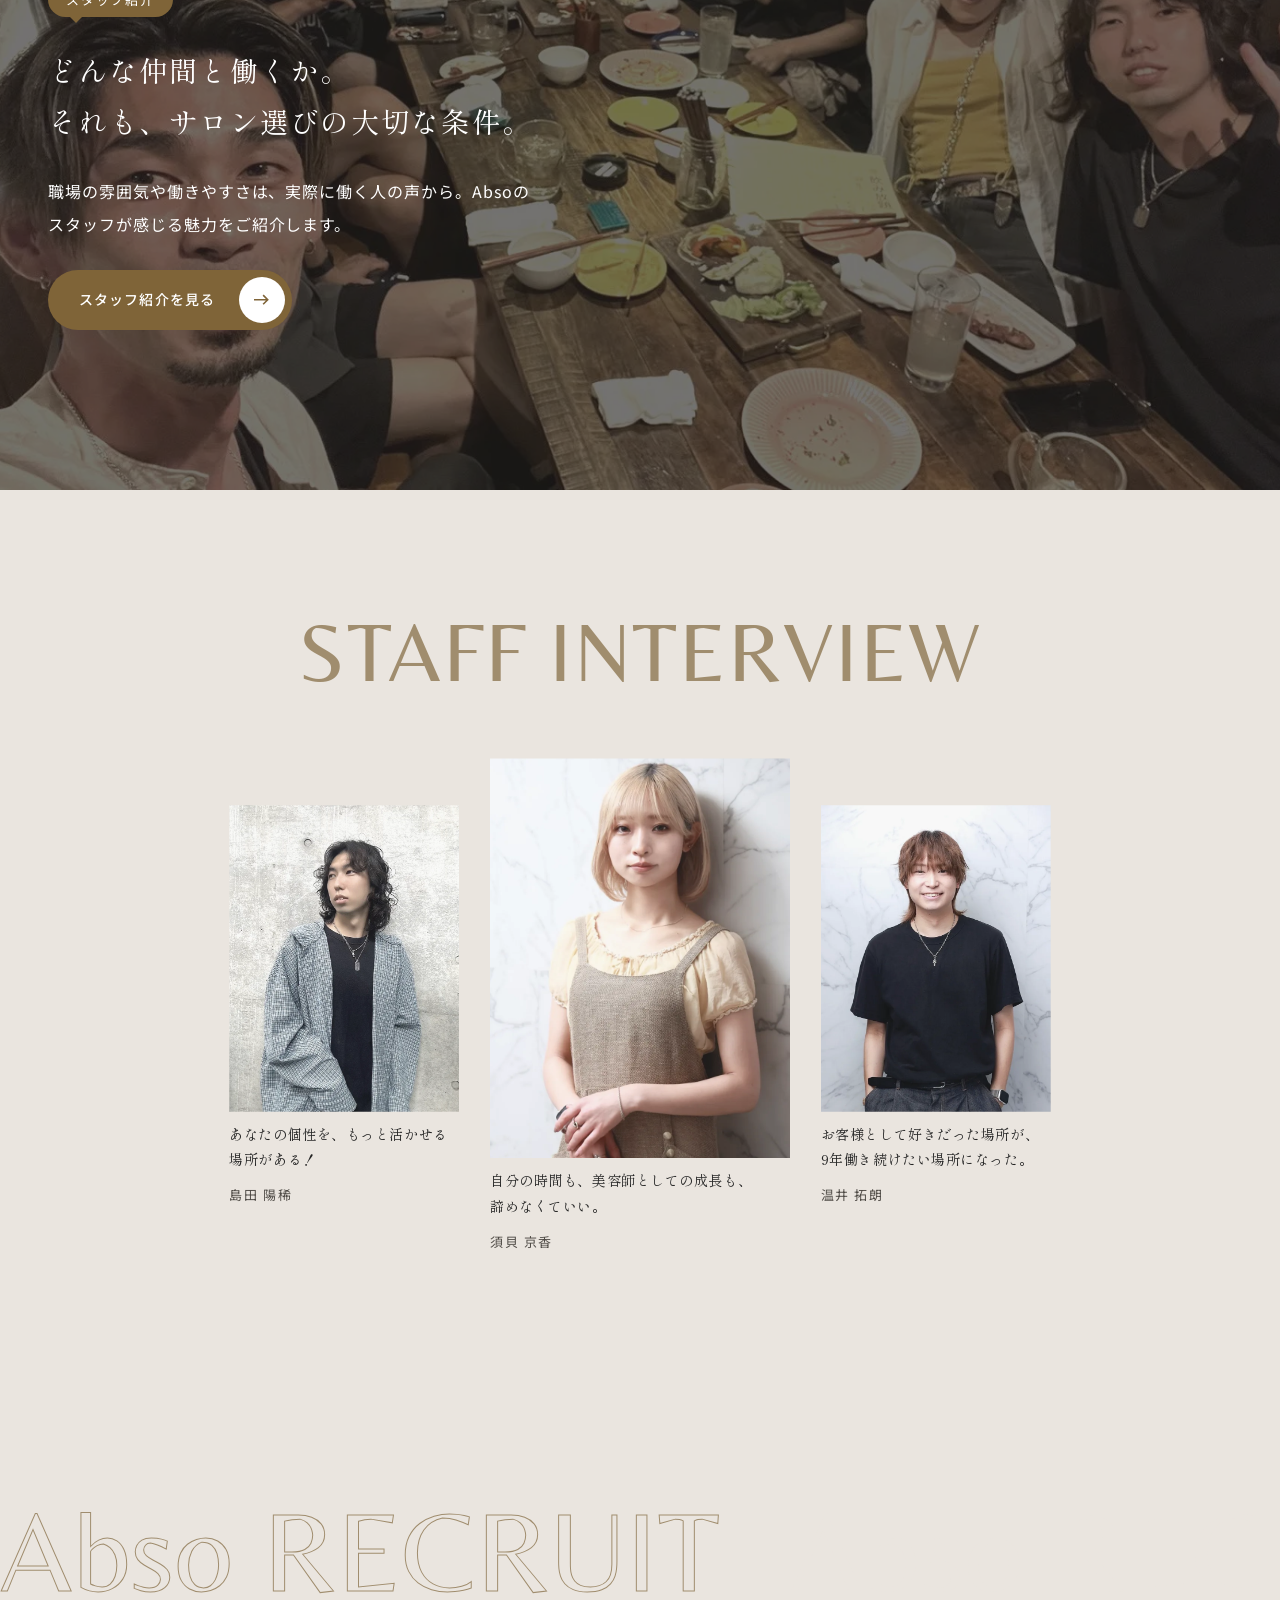
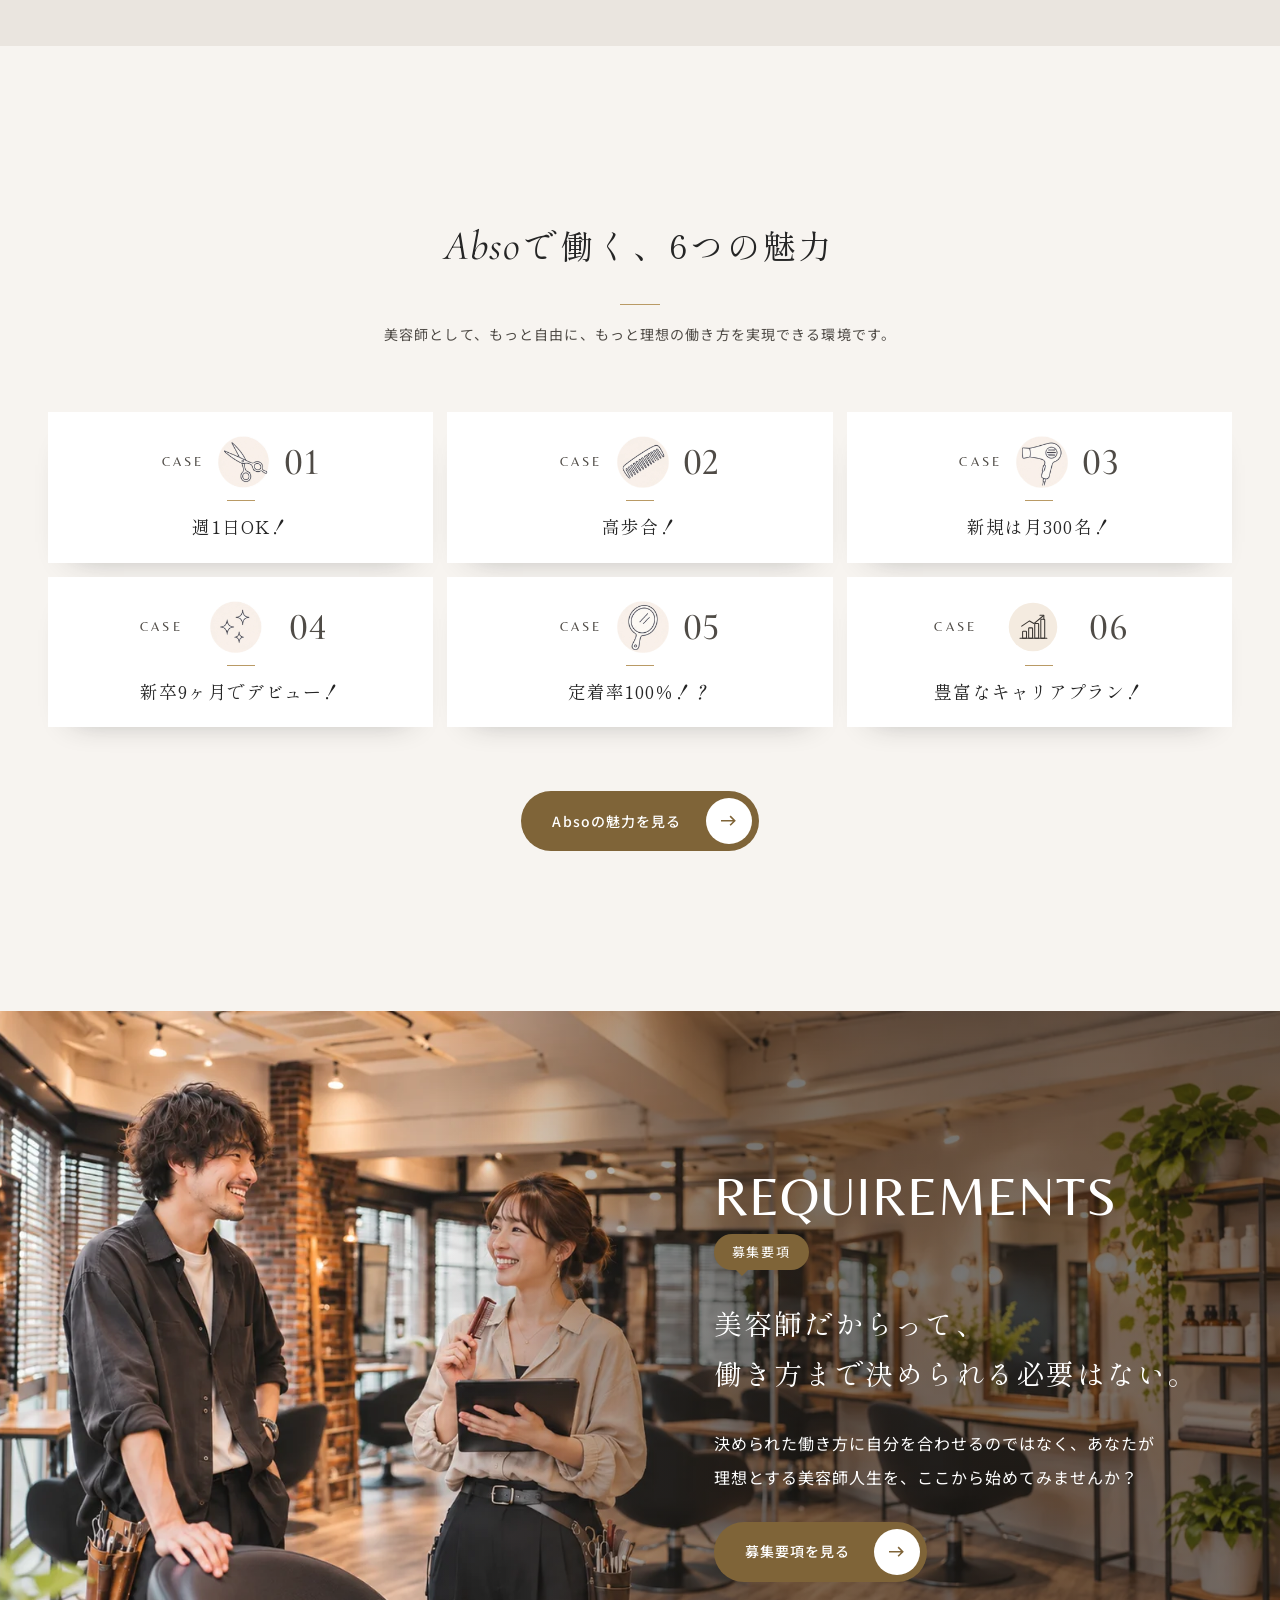
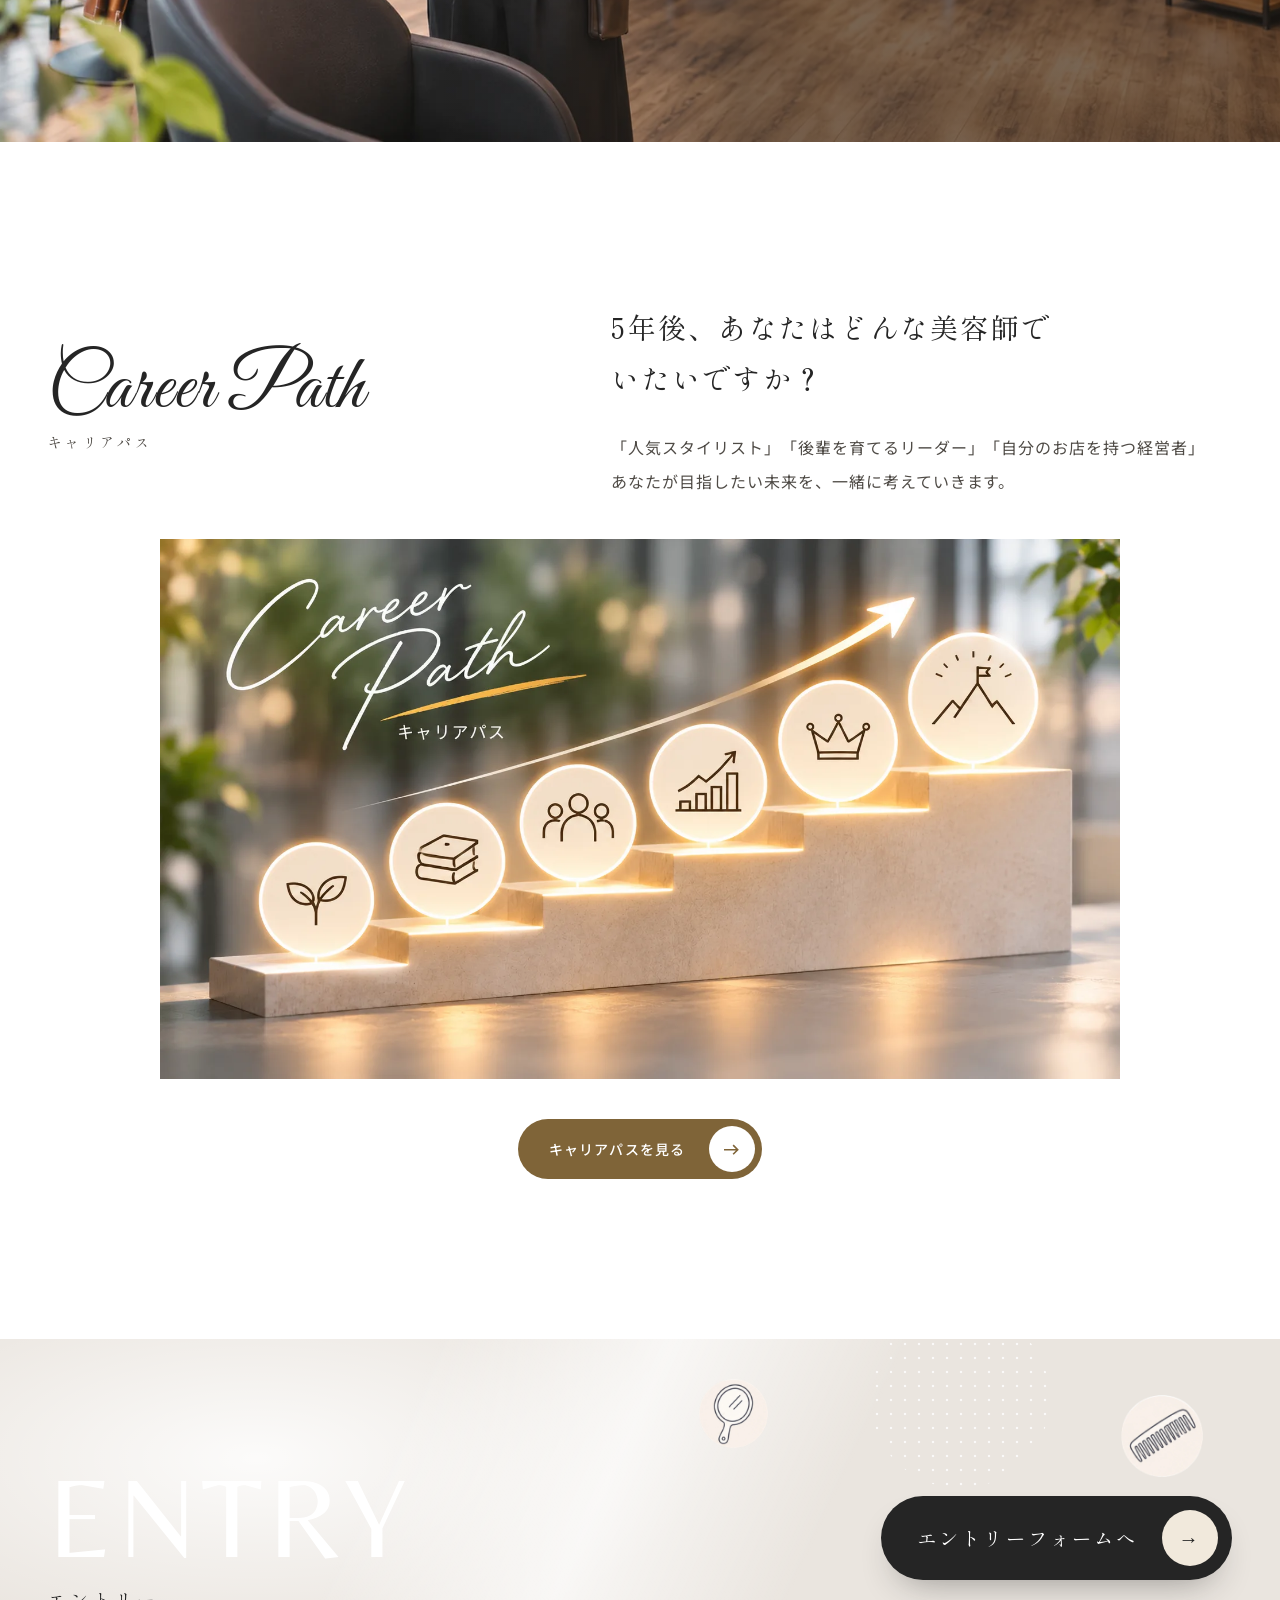
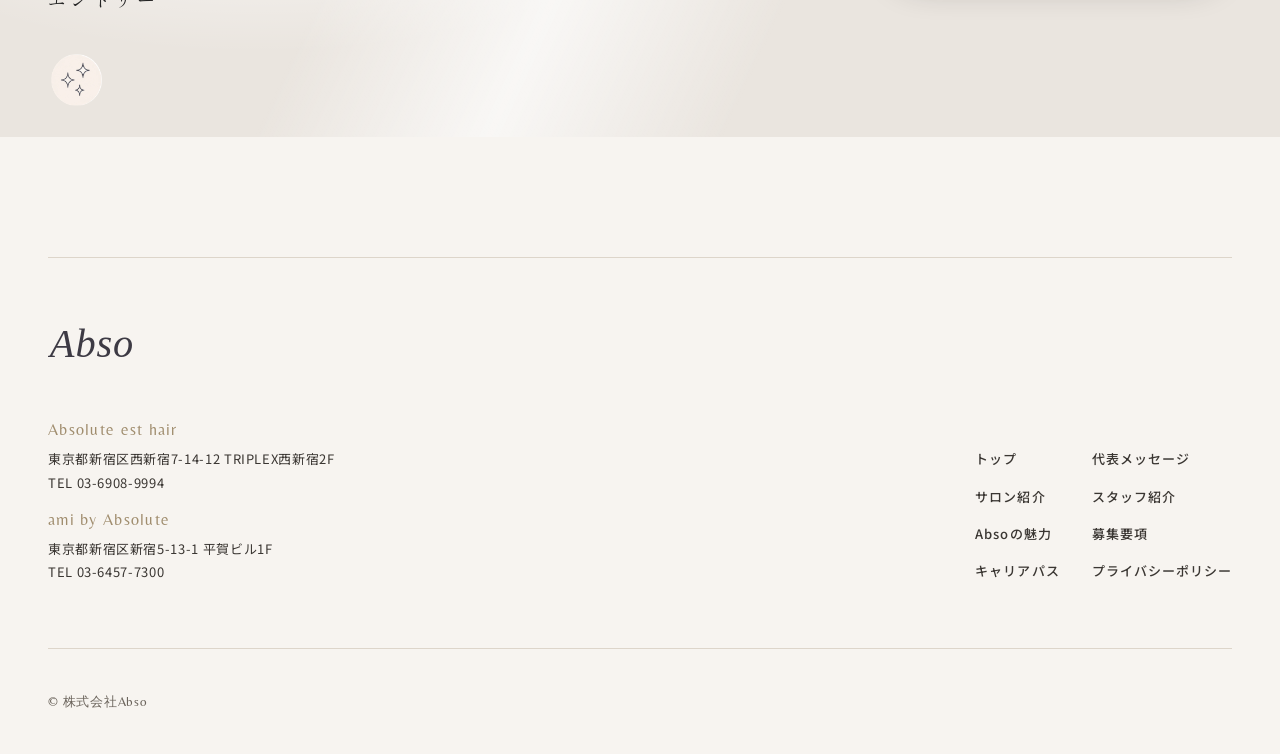
==== commit 017f7a62: "表示を更新（2026-11-28）" ====
--- a/index.html
+++ b/index.html
@@ -6,26 +6,26 @@
 <meta name="robots" content="noindex, nofollow">
 <meta name="generator" content="SPINOVA HP kit v1.0 master">
 <title>株式会社Abso 採用サイト｜新宿の美容室 Absolute est hair・ami by Absolute</title>
-<meta name="description" content="〔会社の説明を1〜2文で。シートの会社紹介から〕">
+<meta name="description" content="新宿の美容室 Absolute est hair・ami by Absolute を運営する株式会社Absoの採用サイトです。スタイリスト・アシスタントを募集しています。">
 <meta property="og:type" content="website">
 <meta property="og:site_name" content="株式会社Abso 採用サイト">
 <meta property="og:title" content="株式会社Abso 採用サイト｜新宿の美容室 Absolute est hair・ami by Absolute">
-<meta property="og:description" content="〔会社の説明を1〜2文で。シートの会社紹介から〕">
-<meta property="og:url" content="https://example-hp.pages.dev/">
-<meta property="og:image" content="https://example-hp.pages.dev/assets/ogp.jpg?v=20261123c">
+<meta property="og:description" content="新宿の美容室 Absolute est hair・ami by Absolute を運営する株式会社Absoの採用サイトです。スタイリスト・アシスタントを募集しています。">
+<meta property="og:url" content="https://hse-inc.github.io/abso-hp/">
+<meta property="og:image" content="https://hse-inc.github.io/abso-hp/assets/ogp.jpg?v=20261123c">
 <meta property="og:image:width" content="1200">
 <meta property="og:image:height" content="630">
 <meta name="twitter:card" content="summary_large_image">
-<meta name="twitter:image" content="https://example-hp.pages.dev/assets/ogp.jpg?v=20261123c">
+<meta name="twitter:image" content="https://hse-inc.github.io/abso-hp/assets/ogp.jpg?v=20261123c">
 <link rel="preconnect" href="https://fonts.googleapis.com">
 <link rel="preconnect" href="https://fonts.gstatic.com" crossorigin>
-<link href="https://fonts.googleapis.com/css2?family=Belleza&family=Noto+Sans+JP:wght@400;500&family=Shippori+Mincho:wght@400;500&display=swap" rel="stylesheet">
-<link rel="icon" href="assets/favicon.ico?v=20261122235026" sizes="any">
-<link rel="icon" href="assets/favicon-32.png?v=20261122235026" type="image/png" sizes="32x32">
-<link rel="apple-touch-icon" href="assets/apple-touch-icon.png?v=20261122235026">
-<link rel="stylesheet" href="tokens.css?v=20261122235026">
-<link rel="stylesheet" href="base.css?v=20261122235026">
-<link rel="stylesheet" href="style.css?v=20261122235026">
+<link href="https://fonts.googleapis.com/css2?family=Belleza&family=Great+Vibes&family=Cormorant+Garamond:wght@500&family=Noto+Sans+JP:wght@400;500&family=Shippori+Mincho:wght@400;500&display=swap" rel="stylesheet">
+<link rel="icon" href="assets/favicon.ico?v=20261128212101" sizes="any">
+<link rel="icon" href="assets/favicon-32.png?v=20261128212101" type="image/png" sizes="32x32">
+<link rel="apple-touch-icon" href="assets/apple-touch-icon.png?v=20261128212101">
+<link rel="stylesheet" href="tokens.css?v=20261128212101">
+<link rel="stylesheet" href="base.css?v=20261128212101">
+<link rel="stylesheet" href="style.css?v=20261128212101">
 </head>
 <body>
 <div class="opening" aria-hidden="true"><span class="opening__logo">Abso</span></div>
@@ -33,12 +33,12 @@
 
 <header class="header header--burger">
   <a class="logo" href="./" aria-label="株式会社Abso 採用サイト トップへ">
-    <img class="logo__w" src="assets/logo_w.svg?v=20261122235026" alt="" width="120" height="48">
-    <img class="logo__c" src="assets/logo.svg?v=20261122235026" alt="" width="120" height="48">
+    <img class="logo__w" src="assets/logo_w.svg?v=20261128212101" alt="" width="120" height="48">
+    <img class="logo__c" src="assets/logo.svg?v=20261128212101" alt="" width="120" height="48">
   </a>
   <span class="header__tag" aria-hidden="true">RECRUIT SITE</span>
   <div class="header__acts">
-    <a class="pill" href="entry/">エントリー<span class="pill__arw" aria-hidden="true">→</span></a>
+    <a class="pill" href="entry/">ENTRY<span class="pill__arw" aria-hidden="true">→</span></a>
     <button class="menu-btn" type="button" aria-expanded="false" aria-controls="drawer" aria-label="メニューを開く"><span></span><span></span></button>
   </div>
 </header>
@@ -52,7 +52,6 @@
     <li style="--i:4"><a href="appeal/"><span class="drawer__en" aria-hidden="true">ABOUT Abso</span><span class="drawer__ja">Absoの魅力</span></a></li>
     <li style="--i:5"><a href="requirements/"><span class="drawer__en" aria-hidden="true">REQUIREMENTS</span><span class="drawer__ja">募集要項</span></a></li>
     <li style="--i:6"><a href="career/"><span class="drawer__en" aria-hidden="true">CAREER PATH</span><span class="drawer__ja">キャリアパス</span></a></li>
-    <li style="--i:7"><a href="entry/"><span class="drawer__en" aria-hidden="true">ENTRY</span><span class="drawer__ja">エントリー</span></a></li>
   </ul>
 </div>
 
@@ -60,130 +59,107 @@
 
     <section class="fv" id="top">
     <div class="fv__stage">
-      <div class="fv__light" aria-hidden="true"></div><span class="dots dots--f1" aria-hidden="true"></span>
-      <div class="fv__photo"><img class="is-cur" src="assets/fv-person.webp?v=20261122235026" alt="Absoのスタイリスト" width="853" height="1280"><img src="assets/st-shimada.webp?v=20261122235026" alt="" width="800" height="1075"><img src="assets/st-nukui.webp?v=20261122235026" alt="" width="800" height="1200"></div>
-      <div class="fv__body" data-on-photo>
-        <p class="fv__en" aria-hidden="true"><span class="fv__en-l">Abso</span> <span class="fv__en-l">RECRUIT</span></p>
-        <h1 class="fv__catch"><span class="fv__line">その働き方、もっとワガママでいい。</span></h1>
+      <div class="fv__photo" aria-hidden="true"><img src="assets/fv-store.webp?v=20261128212101" alt="" width="1538" height="1063"></div>
+      <div class="fv__veil" aria-hidden="true"></div>
+      <div class="wrap fv__body" data-on-photo>
+        <h1 class="fv__catch"><span class="fv__line">その働き方、</span><span class="fv__line">もっと<span class="fv__em">ワガママ</span>でいい。</span></h1>
         <p class="fv__lead">美容師だからって、<wbr>我慢しなくていい。</p>
-        <p class="fv__badge">スタイリスト・<wbr>アシスタント募集</p>
+        <p class="fv__brand" aria-hidden="true">Abso RECRUIT</p>
       </div>
-      <div class="fv__msg" data-on-photo>
-        <p class="fv__lbl" aria-hidden="true">MESSAGE</p>
-        <h2 class="fv__ttl">美容師の働き方に、<br>もっと自由が<wbr>あっていい。</h2>
-        <p class="fv__txt">あなたは今、<wbr>自分らしく<wbr>美容師を<wbr>楽しめて<wbr>いますか？</p>
-        <div class="fv__rep">
-          <span class="fv__rep-img"><img src="assets/rep.webp?v=20261122235026" alt="代表 山口 慎矢" width="763" height="1215"></span>
-          <p class="fv__rep-name"><span>代表取締役</span>山口 慎矢</p>
+      <div class="fv__rep" data-on-photo>
+        <div class="fv__rep-img"><img src="assets/rep.webp?v=20261128212101" alt="代表 山口 慎矢" width="763" height="1215"></div>
+        <div class="fv__rep-txt">
+          <p class="fv__rep-name"><span>代表</span>山口 慎矢</p>
+          <a class="btn btn--gold" href="message/" data-todo>代表メッセージを見る<span class="btn__arw"><svg viewBox="0 0 14 10" aria-hidden="true"><path d="M0 5h12M8 1l4 4-4 4" fill="none" stroke="currentColor" stroke-width="1.4"/></svg></span></a>
         </div>
-        <a class="btn btn--soft" href="message/" data-todo>代表メッセージを見る<span class="btn__arw"><svg viewBox="0 0 14 10" aria-hidden="true"><path d="M0 5h12M8 1l4 4-4 4" fill="none" stroke="currentColor" stroke-width="1.4"/></svg></span></a>
-      </div>
-      <div class="fv__salon" data-on-photo>
-        <p class="fv__lbl" aria-hidden="true">SALON</p>
-        <h2 class="fv__ttl">ワガママな働き方が<wbr>できる、<br>その場所へ。</h2>
-        <p class="fv__txt">自分らしく<wbr>働くために<wbr>選びたい、<wbr>居心地の<wbr>良いサロン。<wbr>あなたの<wbr>新しい<wbr>美容師人生が、<wbr>ここから<wbr>始まるかも<wbr>しれません。</p>
-        <a class="plaque" href="salon/">
-          <span class="plaque__txt"><span class="plaque__ttl">サロン紹介</span><span class="plaque__view" aria-hidden="true">VIEW<svg viewBox="0 0 60 10"><path d="M0 5h58M53 1l5 4-5 4" fill="none" stroke="currentColor" stroke-width="1"/></svg></span></span>
-          <span class="plaque__img"><img src="assets/salon-shampoo.webp?v=20261122235026" alt="" width="1300" height="987" loading="lazy"></span>
-        </a>
-        <ul class="fv__shops"><li>Absolute est hair<span>西新宿</span></li><li>ami by Absolute<span>新宿</span></li></ul>
       </div>
     </div>
   </section>
 
-    <section class="sec staff" id="staff">
-    <span class="dots dots--s1" aria-hidden="true"></span><span class="dots dots--s2" aria-hidden="true"></span>
-    <div class="wrap staff__in">
-      <div class="staff__txt">
-        <div class="ttl2">
-          <p class="ttl2__en" aria-hidden="true"><span class="mask"><span>STAFF</span></span></p>
-          <p class="ttl2__ja">スタッフ紹介</p>
-        </div>
-        <h2 class="head rv">どんな仲間と<wbr>働くか。<br>それも、<wbr>サロン選びの<wbr>大切な条件。</h2>
-        <p class="avs rv" aria-hidden="true"><img src="assets/av-bob.webp?v=20261122235026" alt="" width="360" height="350" loading="lazy"><img src="assets/av-perm.webp?v=20261122235026" alt="" width="360" height="344" loading="lazy"><img src="assets/av-long.webp?v=20261122235026" alt="" width="360" height="349" loading="lazy"></p>
-        <p class="body rv">職場の<wbr>雰囲気や<wbr>働きやすさは、<wbr>実際に<wbr>働く人の<wbr>声から。<wbr>Absoの<wbr>スタッフが<wbr>感じる<wbr>魅力を<wbr>ご紹介します。</p>
+    <section class="sec bgsec" id="salon">
+    <div class="bgsec__bg" aria-hidden="true"><img src="assets/salon-tools.webp?v=20261128212101" alt="" width="1600" height="901" loading="lazy"></div>
+    <div class="wrap bgsec__in" data-on-photo>
+      <div class="ttl2">
+        <p class="ttl2__en" aria-hidden="true"><span class="mask"><span>SALON</span></span></p>
+        <p class="ttl2__ja">サロン紹介</p>
       </div>
-      <div class="collage"><img class="deco deco--g" src="assets/il-sparkle.webp?v=20261122235026" alt="" width="360" height="360" loading="lazy" aria-hidden="true">
-        <div class="collage__a pic"><img src="assets/staff-party.webp?v=20261122235026" alt="Absoのスタッフの食事会" width="1441" height="829" loading="lazy"></div>
-        <div class="collage__b pic"><img src="assets/staff-bbq.webp?v=20261122235026" alt="社内イベントのBBQ" width="1200" height="900" loading="lazy"></div>
-        <div class="collage__c pic"><img src="assets/staff-izakaya.webp?v=20261122235026" alt="スタッフの集合写真" width="1200" height="899" loading="lazy"></div>
+      <h2 class="head rv">ワガママな<wbr>働き方が<wbr>できる、<br>その場所へ。</h2>
+      <p class="body rv">自分らしく<wbr>働くために<wbr>選びたい、<wbr>居心地の<wbr>良いサロン。<wbr>あなたの<wbr>新しい<wbr>美容師人生が、<wbr>ここから<wbr>始まるかも<wbr>しれません。</p>
+      <p class="sec__more"><a class="btn btn--gold" href="salon/" data-todo>サロン紹介を見る<span class="btn__arw"><svg viewBox="0 0 14 10" aria-hidden="true"><path d="M0 5h12M8 1l4 4-4 4" fill="none" stroke="currentColor" stroke-width="1.4"/></svg></span></a></p>
+    </div>
+  </section>
+
+    <section class="sec bgsec" id="staff">
+    <div class="bgsec__bg" aria-hidden="true"><img src="assets/staff-party.webp?v=20261128212101" alt="" width="1441" height="829" loading="lazy"></div>
+    <div class="wrap bgsec__in" data-on-photo>
+      <div class="ttl2">
+        <p class="ttl2__en" aria-hidden="true"><span class="mask"><span>STAFF</span></span></p>
+        <p class="ttl2__ja">スタッフ紹介</p>
       </div>
+      <h2 class="head rv">どんな仲間と<wbr>働くか。<br>それも、<wbr>サロン選びの<wbr>大切な条件。</h2>
+      <p class="body rv">職場の<wbr>雰囲気や<wbr>働きやすさは、<wbr>実際に<wbr>働く人の<wbr>声から。<wbr>Absoの<wbr>スタッフが<wbr>感じる<wbr>魅力を<wbr>ご紹介します。</p>
+      <p class="sec__more"><a class="btn btn--gold" href="staff/" data-todo>スタッフ紹介を見る<span class="btn__arw"><svg viewBox="0 0 14 10" aria-hidden="true"><path d="M0 5h12M8 1l4 4-4 4" fill="none" stroke="currentColor" stroke-width="1.4"/></svg></span></a></p>
     </div>
-    <div class="interview"><span class="dots dots--i1" aria-hidden="true"></span>
-<img class="deco deco--h" src="assets/il-bubble.webp?v=20261122235026" alt="" width="360" height="360" loading="lazy" aria-hidden="true">
-      <p class="interview__en" aria-hidden="true">STAFF INTERVIEW</p>
-      <ul class="faces">
-        <li class="face rv"><a href="staff/"><span class="face__img pic"><img src="assets/st-shimada.webp?v=20261122235026" alt="" width="800" height="1075" loading="lazy"></span><span class="face__catch">あなたの個性を、<wbr>もっと活かせる<wbr>場所がある！</span><span class="face__name">島田 陽稀</span></a></li>
-        <li class="face face--main rv"><a href="staff/"><span class="face__img pic"><img src="assets/st-sugai.webp?v=20261122235026" alt="" width="800" height="1200" loading="lazy"></span><span class="face__catch">自分の時間も、<wbr>美容師としての成長も、<wbr>諦めなくていい。</span><span class="face__name">須貝 京香</span></a></li>
-        <li class="face rv"><a href="staff/"><span class="face__img pic"><img src="assets/st-nukui.webp?v=20261122235026" alt="" width="800" height="1200" loading="lazy"></span><span class="face__catch">お客様として<wbr>好きだった場所が、<wbr>9年働き続けたい<wbr>場所になった。</span><span class="face__name">温井 拓朗</span></a></li>
-      </ul>
-      <p class="faces__dots" aria-hidden="true"><span class="is-on"></span><span></span><span></span></p>
-      <p class="sec__more sec__more--c"><a class="btn btn--soft" href="staff/" data-todo>スタッフ紹介を見る<span class="btn__arw"><svg viewBox="0 0 14 10" aria-hidden="true"><path d="M0 5h12M8 1l4 4-4 4" fill="none" stroke="currentColor" stroke-width="1.4"/></svg></span></a></p>
-    </div>
+  </section>
+  <section class="interview">
+    <p class="interview__en" aria-hidden="true">STAFF INTERVIEW</p>
+    <ul class="faces">
+      <li class="face rv"><a href="staff/"><span class="face__img pic"><img src="assets/st-shimada.webp?v=20261128212101" alt="" width="800" height="1075" loading="lazy"></span><span class="face__catch">あなたの個性を、<wbr>もっと活かせる<wbr>場所がある！</span><span class="face__name">島田 陽稀</span></a></li>
+      <li class="face face--main rv"><a href="staff/"><span class="face__img pic"><img src="assets/st-sugai.webp?v=20261128212101" alt="" width="800" height="1200" loading="lazy"></span><span class="face__catch">自分の時間も、<wbr>美容師としての成長も、<wbr>諦めなくていい。</span><span class="face__name">須貝 京香</span></a></li>
+      <li class="face rv"><a href="staff/"><span class="face__img pic"><img src="assets/st-nukui.webp?v=20261128212101" alt="" width="800" height="1200" loading="lazy"></span><span class="face__catch">お客様として<wbr>好きだった場所が、<wbr>9年働き続けたい<wbr>場所になった。</span><span class="face__name">温井 拓朗</span></a></li>
+    </ul>
+    <p class="faces__dots" aria-hidden="true"><span class="is-on"></span><span></span><span></span></p>
   </section>
 
   <div class="marquee" aria-hidden="true"><div class="marquee__in"><span>Abso RECRUIT</span><span>Abso RECRUIT</span><span>Abso RECRUIT</span><span>Abso RECRUIT</span><span>Abso RECRUIT</span><span>Abso RECRUIT</span></div></div>
 
-    <section class="appeal" id="appeal">
-    <span class="dots dots--a1" aria-hidden="true"></span><span class="dots dots--a2" aria-hidden="true"></span>
-    <div class="appeal__bg" aria-hidden="true"><img src="assets/fv-salon.webp?v=20261122235026" alt="" width="1538" height="1063" loading="lazy"></div>
-    <div class="wrap appeal__in" data-on-photo>
+    <section class="sec appeal" id="appeal">
+    <div class="wrap appeal__in">
       <div class="appeal__head">
-        <p class="appeal__en" aria-hidden="true">ABOUT Abso</p>
-        <h2 class="appeal__ja">Absoの魅力</h2>
+        <h2 class="appeal__ttl"><span class="appeal__abso">Abso</span>で<wbr>働く、<wbr>6つの魅力</h2>
+        <p class="appeal__sub" data-todo>美容師として、<wbr>もっと自由に、<wbr>もっと理想の<wbr>働き方を<wbr>実現できる<wbr>環境です。</p>
       </div>
       <ol class="points">
-        <li class="point rv" data-no="01"><img class="point__ic" src="assets/il-scissors.webp?v=20261122235026" alt="" width="360" height="360" loading="lazy" aria-hidden="true"><span class="point__lbl" aria-hidden="true">POINT</span><span class="point__no" aria-hidden="true">01</span><span class="point__t">週1日OK！</span></li>
-        <li class="point rv" data-no="02"><img class="point__ic" src="assets/il-comb.webp?v=20261122235026" alt="" width="360" height="360" loading="lazy" aria-hidden="true"><span class="point__lbl" aria-hidden="true">POINT</span><span class="point__no" aria-hidden="true">02</span><span class="point__t">高歩合！</span></li>
-        <li class="point rv" data-no="03"><img class="point__ic" src="assets/il-dryer.webp?v=20261122235026" alt="" width="360" height="360" loading="lazy" aria-hidden="true"><span class="point__lbl" aria-hidden="true">POINT</span><span class="point__no" aria-hidden="true">03</span><span class="point__t">新規の<wbr>月300名！</span></li>
-        <li class="point rv" data-no="04"><img class="point__ic" src="assets/il-sparkle.webp?v=20261122235026" alt="" width="360" height="360" loading="lazy" aria-hidden="true"><span class="point__lbl" aria-hidden="true">POINT</span><span class="point__no" aria-hidden="true">04</span><span class="point__t">新卒9ヶ月で<wbr>デビュー！</span></li>
-        <li class="point rv" data-no="05"><img class="point__ic" src="assets/il-mirror.webp?v=20261122235026" alt="" width="360" height="360" loading="lazy" aria-hidden="true"><span class="point__lbl" aria-hidden="true">POINT</span><span class="point__no" aria-hidden="true">05</span><span class="point__t">定着率<wbr>100％！？</span></li>
-        <li class="point rv" data-no="06"><img class="point__ic" src="assets/il-bubble.webp?v=20261122235026" alt="" width="360" height="360" loading="lazy" aria-hidden="true"><span class="point__lbl" aria-hidden="true">POINT</span><span class="point__no" aria-hidden="true">06</span><span class="point__t">豊富な<wbr>キャリアプラン！</span></li>
+        <li class="point rv"><span class="point__lbl" aria-hidden="true">CASE</span><img class="point__ic" src="assets/il-scissors.webp?v=20261128212101" alt="" width="360" height="360" loading="lazy" aria-hidden="true"><span class="point__no" aria-hidden="true">01</span><span class="point__t">週1日OK！</span></li>
+        <li class="point rv"><span class="point__lbl" aria-hidden="true">CASE</span><img class="point__ic" src="assets/il-comb.webp?v=20261128212101" alt="" width="360" height="360" loading="lazy" aria-hidden="true"><span class="point__no" aria-hidden="true">02</span><span class="point__t">高歩合！</span></li>
+        <li class="point rv"><span class="point__lbl" aria-hidden="true">CASE</span><img class="point__ic" src="assets/il-dryer.webp?v=20261128212101" alt="" width="360" height="360" loading="lazy" aria-hidden="true"><span class="point__no" aria-hidden="true">03</span><span class="point__t">新規は<wbr>月300名！</span></li>
+        <li class="point rv"><span class="point__lbl" aria-hidden="true">CASE</span><img class="point__ic" src="assets/il-sparkle.webp?v=20261128212101" alt="" width="360" height="360" loading="lazy" aria-hidden="true"><span class="point__no" aria-hidden="true">04</span><span class="point__t">新卒9ヶ月で<wbr>デビュー！</span></li>
+        <li class="point rv"><span class="point__lbl" aria-hidden="true">CASE</span><img class="point__ic" src="assets/il-mirror.webp?v=20261128212101" alt="" width="360" height="360" loading="lazy" aria-hidden="true"><span class="point__no" aria-hidden="true">05</span><span class="point__t">定着率<wbr><span class="nb">100％！<span class="tilt">？</span></span></span></li>
+        <li class="point rv"><span class="point__lbl" aria-hidden="true">CASE</span><img class="point__ic" src="assets/il-graph.svg?v=20261128212101" alt="" width="120" height="120" loading="lazy" aria-hidden="true"><span class="point__no" aria-hidden="true">06</span><span class="point__t">豊富な<wbr>キャリアプラン！</span></li>
       </ol>
-      <p class="appeal__more"><a class="btn btn--line" href="appeal/" data-todo>Absoの魅力を見る<span class="btn__arw"><svg viewBox="0 0 14 10" aria-hidden="true"><path d="M0 5h12M8 1l4 4-4 4" fill="none" stroke="currentColor" stroke-width="1.4"/></svg></span></a></p>
+      <p class="appeal__more"><a class="btn btn--gold" href="appeal/" data-todo>Absoの魅力を見る<span class="btn__arw"><svg viewBox="0 0 14 10" aria-hidden="true"><path d="M0 5h12M8 1l4 4-4 4" fill="none" stroke="currentColor" stroke-width="1.4"/></svg></span></a></p>
     </div>
   </section>
 
-    <section class="sec req" id="requirements">
-    <span class="req__dots req__dots--l" aria-hidden="true"></span><span class="req__dots req__dots--r" aria-hidden="true"></span>
-    <img class="deco deco--a" src="assets/il-scissors.webp?v=20261122235026" alt="" width="360" height="360" loading="lazy" aria-hidden="true"><img class="deco deco--b" src="assets/il-sparkle.webp?v=20261122235026" alt="" width="360" height="360" loading="lazy" aria-hidden="true"><img class="deco deco--i" src="assets/il-comb.webp?v=20261122235026" alt="" width="360" height="360" loading="lazy" aria-hidden="true"><img class="deco deco--j" src="assets/il-mirror.webp?v=20261122235026" alt="" width="360" height="360" loading="lazy" aria-hidden="true"><img class="deco deco--k" src="assets/il-dryer.webp?v=20261122235026" alt="" width="360" height="360" loading="lazy" aria-hidden="true"><img class="deco deco--l" src="assets/il-bubble.webp?v=20261122235026" alt="" width="360" height="360" loading="lazy" aria-hidden="true">
-    <div class="wrap req__in">
-      <div class="ttl2 ttl2--c">
+    <section class="req" id="requirements">
+    <div class="req__photo" aria-hidden="true"><img src="assets/req-duo.webp?v=20261128212101" alt="" width="1600" height="900" loading="lazy"></div>
+    <div class="wrap req__in" data-on-photo>
+      <div class="ttl2">
         <p class="ttl2__en" aria-hidden="true"><span class="mask"><span>REQUIREMENTS</span></span></p>
         <p class="ttl2__ja">募集要項</p>
       </div>
-      <h2 class="head head--c rv">美容師だからって、<br>働き方まで<wbr>決められる<wbr>必要はない。</h2>
-      <p class="body req__lead rv">決められた<wbr>働き方に<wbr>自分を<wbr>合わせるのではなく、<wbr>あなたが<wbr>理想とする<wbr>美容師人生を、<wbr>ここから<wbr>始めて<wbr>みませんか？</p>
-      <p class="sec__more sec__more--c"><a class="btn btn--soft" href="requirements/" data-todo>募集要項を見る<span class="btn__arw"><svg viewBox="0 0 14 10" aria-hidden="true"><path d="M0 5h12M8 1l4 4-4 4" fill="none" stroke="currentColor" stroke-width="1.4"/></svg></span></a></p>
+      <h2 class="head rv">美容師だからって、<br>働き方まで<wbr>決められる<wbr>必要はない。</h2>
+      <p class="body rv">決められた<wbr>働き方に<wbr>自分を<wbr>合わせるのではなく、<wbr>あなたが<wbr>理想とする<wbr>美容師人生を、<wbr>ここから<wbr>始めて<wbr>みませんか？</p>
+      <p class="sec__more"><a class="btn btn--gold" href="requirements/" data-todo>募集要項を見る<span class="btn__arw"><svg viewBox="0 0 14 10" aria-hidden="true"><path d="M0 5h12M8 1l4 4-4 4" fill="none" stroke="currentColor" stroke-width="1.4"/></svg></span></a></p>
     </div>
   </section>
 
     <section class="sec career" id="career">
-    <span class="dots dots--c1" aria-hidden="true"></span><span class="dots dots--c2" aria-hidden="true"></span>
-    <div class="wrap">
-      <div class="frame">
-        <div class="frame__card career__in"><img class="deco deco--c" src="assets/il-dryer.webp?v=20261122235026" alt="" width="360" height="360" loading="lazy" aria-hidden="true"><img class="deco deco--d" src="assets/il-sparkle.webp?v=20261122235026" alt="" width="360" height="360" loading="lazy" aria-hidden="true">
-          <div class="career__head">
-            <div class="ttl2">
-              <p class="ttl2__en" aria-hidden="true"><span class="mask"><span>CAREER</span></span><span class="mask"><span>PATH</span></span></p>
-              <p class="ttl2__ja">キャリアパス</p>
-            </div>
-            <h2 class="head rv">5年後、<wbr>あなたは<wbr>どんな<wbr>美容師で<wbr>いたいですか？</h2>
-          </div>
-          <div class="career__txt">
-            <p class="body rv">人気<wbr>スタイリスト、<wbr>後輩を<wbr>育てる<wbr>リーダー、<wbr>自分の<wbr>お店を<wbr>持つ<wbr>経営者。<wbr>あなたが<wbr>目指したい<wbr>未来を、<wbr>一緒に<wbr>考えていきます。</p>
-            <p class="sec__more rv"><a class="btn btn--soft" href="career/" data-todo>キャリアパスを見る<span class="btn__arw"><svg viewBox="0 0 14 10" aria-hidden="true"><path d="M0 5h12M8 1l4 4-4 4" fill="none" stroke="currentColor" stroke-width="1.4"/></svg></span></a></p>
-          </div>
-          <div class="career__img pic"><img src="assets/career.webp?v=20261122235026" alt="キャリアパスのイメージ（階段）" width="1671" height="941" loading="lazy"></div>
-        </div>
+    <div class="wrap career__in">
+      <p class="career__logo" aria-hidden="true">Career Path<span>キャリアパス</span></p>
+      <div class="career__txt">
+        <h2 class="head rv">5年後、<wbr>あなたは<wbr>どんな<wbr>美容師で<wbr>いたいですか？</h2>
+        <p class="body rv">「人気スタイリスト」<wbr>「後輩を<wbr>育てるリーダー」<wbr>「自分の<wbr>お店を<wbr>持つ経営者」<br>あなたが<wbr>目指したい<wbr>未来を、<wbr>一緒に<wbr>考えていきます。</p>
       </div>
+      <div class="career__img pic"><img src="assets/career.webp?v=20261128212101" alt="キャリアパスのイメージ（階段）" width="1671" height="941" loading="lazy"></div>
+      <p class="career__more"><a class="btn btn--gold" href="career/" data-todo>キャリアパスを見る<span class="btn__arw"><svg viewBox="0 0 14 10" aria-hidden="true"><path d="M0 5h12M8 1l4 4-4 4" fill="none" stroke="currentColor" stroke-width="1.4"/></svg></span></a></p>
     </div>
   </section>
 
     <section class="entry" id="entry">
     <span class="dots dots--e1" aria-hidden="true"></span>
     <div class="entry__light" aria-hidden="true"></div>
-    <img class="deco deco--e" src="assets/il-comb.webp?v=20261122235026" alt="" width="360" height="360" loading="lazy" aria-hidden="true"><img class="deco deco--f" src="assets/il-mirror.webp?v=20261122235026" alt="" width="360" height="360" loading="lazy" aria-hidden="true"><img class="deco deco--m" src="assets/il-sparkle.webp?v=20261122235026" alt="" width="360" height="360" loading="lazy" aria-hidden="true">
+    <img class="deco deco--e" src="assets/il-comb.webp?v=20261128212101" alt="" width="360" height="360" loading="lazy" aria-hidden="true"><img class="deco deco--f" src="assets/il-mirror.webp?v=20261128212101" alt="" width="360" height="360" loading="lazy" aria-hidden="true"><img class="deco deco--m" src="assets/il-sparkle.webp?v=20261128212101" alt="" width="360" height="360" loading="lazy" aria-hidden="true">
     <div class="wrap entry__in">
       <div class="entry__head">
         <p class="entry__en" aria-hidden="true">ENTRY</p>
@@ -198,8 +174,7 @@
 <footer class="footer">
   <div class="wrap footer__top">
     <div class="footer__co">
-      <a class="footer__logo" href="./" aria-label="株式会社Abso 採用サイト トップへ"><img src="assets/logo.svg?v=20261122235026" alt="" width="120" height="48" loading="lazy"></a>
-      <p class="footer__name">株式会社Abso</p>
+      <a class="footer__logo" href="./" aria-label="株式会社Abso 採用サイト トップへ"><img src="assets/logo.svg?v=20261128212101" alt="" width="120" height="48" loading="lazy"></a>
       <dl class="footer__info">
         <dt>Absolute est hair</dt><dd>東京都新宿区西新宿7-14-12 <span class="nb">TRIPLEX西新宿2F</span><br><a class="nb" href="tel:0369089994">TEL 03-6908-9994</a></dd>
         <dt>ami by Absolute</dt><dd>東京都新宿区新宿5-13-1 <span class="nb">平賀ビル1F</span><br><a class="nb" href="tel:0364577300">TEL 03-6457-7300</a></dd>
@@ -213,13 +188,12 @@
       <li><a href="appeal/">Absoの魅力</a></li>
       <li><a href="requirements/">募集要項</a></li>
       <li><a href="career/">キャリアパス</a></li>
-      <li><a href="entry/">エントリー</a></li>
       <li><a href="privacy/">プライバシーポリシー</a></li>
     </ul>
   </div>
   <p class="wrap footer__copy">© 株式会社Abso</p>
 </footer>
 
-<script src="site.js?v=20261122235026"></script>
+<script src="site.js?v=20261128212101"></script>
 </body>
 </html>
--- a/tokens.css
+++ b/tokens.css
@@ -1,36 +1,38 @@
 :root {
   
   --c-base: #ffffff;
-  --c-sub: #dbdae2;
-  --c-bg: #f7f6fb;
-  --c-fv-a: #d9d8e2;
-  --c-fv-b: #b6b5c4;
-  --c-band: #a9a8b6;
-  --c-en: #9c9db0;
-  --c-accent-pale: #efe6db;
-  --c-sub-deep: #bab9c4;
-  --c-sub-ink: #8e8d99;
+  --c-sub: #eae5df;
+  --c-bg: #f7f4f0;
+  --c-fv-a: #f3efe9;
+  --c-fv-b: #e2dbd1;
+  --c-band: #252525;
+  --c-en: #a08d6e;
+  --c-accent-pale: #f1e9dc;
+  --c-sub-deep: #cfc5b7;
+  --c-sub-ink: #8a7f72;
   --c-sub-ghost: rgba(255, 255, 255, 0.16);
-  --c-accent: #b79b72;
-  --c-accent-deep: #85693f;
-  --c-pale: #f4f3f6;
-  --c-ink: #4b4d5e;
-  --c-ink-soft: #6e7083;
-  --c-line: #e2e0e6;
-  --c-dark: #f7f6fb;
-  --c-dark-text: #4b4d5e;
-  --c-dark-soft: #6e7083;
-  --c-dark-ghost: #e2e0e6;
+  --c-accent: #b99a65;
+  --c-accent-deep: #7f6438;
+  --c-pale: #eae5df;
+  --c-ink: #252525;
+  --c-ink-soft: #4f4b46;
+  --c-line: #ddd5ca;
+  --c-dark: #f7f4f0;
+  --c-dark-text: #3a3632;
+  --c-dark-soft: #6b645c;
+  --c-dark-ghost: #ddd5ca;
   --c-on-photo: #ffffff;
-  --c-shade: rgba(8, 14, 36, 0.62);
+  --c-shade: rgba(22, 19, 16, 0.58);
   --c-shade-0: rgba(8, 14, 36, 0);
   --c-shade-side: rgba(12, 26, 69, 0.86);
-  --c-ph-1: #e9e6ea;
+  --c-ph-1: #ece6de;
   --c-ph-2: #8e9bb3;
 
   
   --ff-body: "Noto Sans JP", "Hiragino Sans", "Hiragino Kaku Gothic ProN", "Yu Gothic", sans-serif;
   --ff-en: "Belleza", "Helvetica Neue", Arial, sans-serif;
+  --ff-num: "Cormorant Garamond", "Times New Roman", serif;
+  --ff-script: "Great Vibes", "Snell Roundhand", cursive;
   --ff-min: "Shippori Mincho", "Hiragino Mincho ProN", "Yu Mincho", serif;
 
   
@@ -63,20 +65,20 @@
   --radius: 0px;
 
   --c-cream: #fbf8f3;
-  --c-sub-veil: rgba(219, 218, 226, 0.86);
+  --c-sub-veil: rgba(234, 229, 223, 0.86);
   --c-cream-0: rgba(251, 248, 243, 0);
   --c-cream-35: rgba(251, 248, 243, 0.35);
   --c-cream-90: rgba(251, 248, 243, 0.9);
   --c-white-12: rgba(255, 255, 255, 0.12);
   --c-white-20: rgba(255, 255, 255, 0.2);
-  --c-en-shadow: rgba(75, 77, 94, 0.35);
+  --c-en-shadow: rgba(37, 37, 37, 0.35);
   --c-white-35: rgba(255, 255, 255, 0.35);
   --c-white-70: rgba(255, 255, 255, 0.7);
   --c-white-86: rgba(255, 255, 255, 0.86);
   --c-white-94: rgba(255, 255, 255, 0.94);
-  --c-ink-line: rgba(61, 58, 68, 0.2);
-  --c-ink-shadow: rgba(61, 58, 68, 0.5);
-  --c-ink-veil: rgba(61, 58, 68, 0.62);
+  --c-ink-line: rgba(37, 37, 37, 0.2);
+  --c-ink-shadow: rgba(37, 37, 37, 0.45);
+  --c-ink-veil: rgba(37, 37, 37, 0.62);
 
   
   --header-h: 64px;
--- a/style.css
+++ b/style.css
@@ -1,13 +1,9 @@
-.about__photo, .media__img, .company__photo, .duo__photo, .row__img { overflow: hidden; background: var(--c-ph-1); }
-.about__photo, .media__img, .company__photo, .row__img { position: relative; }
-.about__photo img, .media__img img, .company__photo img, .duo__photo img, .row__img img { width: 100%; height: 100%; object-fit: cover; }
-
 main { background: var(--c-bg); }
 
 .header--burger { color: var(--c-ink); }
 .header--burger .logo { width: clamp(84px, 7vw, 112px); }
-.header__tag { margin-right: auto; margin-left: 16px; font-family: var(--ff-en); font-size: var(--fs-small); letter-spacing: 0.24em; color: var(--c-en); white-space: nowrap; }
-.header--burger .pill { display: inline-flex; gap: 10px; align-items: center; min-height: 40px; padding-inline: 22px; background: var(--c-accent-pale); color: var(--c-ink); font-family: var(--ff-body); font-weight: 400; letter-spacing: 0.14em; }
+.header__tag { margin-right: auto; margin-left: 16px; padding-left: 16px; border-left: 1px solid var(--c-ink-soft); font-family: var(--ff-en); font-size: var(--fs-small); line-height: 1.6; letter-spacing: 0.24em; color: var(--c-accent-deep); white-space: nowrap; }
+.header--burger .pill { display: inline-flex; gap: 10px; align-items: center; min-height: 40px; padding-inline: 22px; background: var(--c-accent-deep); color: var(--c-base); font-family: var(--ff-en); font-weight: 400; letter-spacing: 0.18em; }
 .pill__arw { font-family: var(--ff-en); transition: transform 0.4s var(--ease); }
 @media (hover: hover) { .header--burger .pill:hover .pill__arw { transform: translateX(4px); } }
 .header--burger .menu-btn { display: grid; background: transparent; border: 1px solid var(--c-en); }
@@ -22,139 +18,98 @@
   #drawer .drawer__en { font-size: 40px; }
 }
 
-.fv { position: relative; height: 380svh; --p: 0; }
-.fv__stage { position: sticky; top: 0; height: 100svh; min-height: 600px; overflow: hidden; background: var(--c-pale); }
-.fv__light { position: absolute; inset: 0; background: radial-gradient(60% 80% at 78% 30%, var(--c-white-86), transparent 70%), linear-gradient(115deg, transparent 40%, var(--c-white-70) 52%, transparent 64%), linear-gradient(170deg, var(--c-fv-a), var(--c-fv-b)); filter: brightness(calc(1 + var(--p1, 0) * 0.06)); }
-.fv__photo { position: absolute; z-index: 1; left: clamp(16px, 2.2vw, 40px); top: clamp(16px, 2.2vw, 40px); bottom: clamp(16px, 2.2vw, 40px); width: min(45vw, calc((100svh - 80px) * 0.785)); overflow: hidden; background: var(--c-ph-1); }
-.fv__photo img { position: absolute; inset: 0; width: 100%; height: 100%; object-fit: cover; object-position: 50% 22%; opacity: 0; transform: scale(1.08); transition: opacity 1.6s ease, transform 6s linear; }
-.fv__photo img.is-cur { opacity: 1; transform: scale(1); }
-@keyframes fv-in { from { opacity: 0; transform: scale(1.04); } to { opacity: 1; transform: none; } }
-.fv__body { position: absolute; z-index: 2; inset: 0; pointer-events: none; }
-.fv__catch, .fv__lead, .fv__badge { opacity: calc(1 - var(--p1, 0) * 1.6); }
-.fv__en { position: absolute; right: clamp(20px, 3vw, 56px); top: 50%; transform: translateY(-50%); font-family: var(--ff-en); font-weight: 400; font-size: clamp(72px, 12.4vw, 210px); line-height: 1; letter-spacing: 0.02em; color: var(--c-base); text-align: right; white-space: nowrap; }
-.fv__ec { display: inline-block; opacity: var(--o, 1); filter: blur(calc((1 - var(--o, 1)) * 8px)); transform: translateY(calc((1 - var(--o, 1)) * -10px)); }
-.fv__ec > span { display: inline-block; transform-origin: 50% 100%; animation: fv-ec 1.6s cubic-bezier(0.2, 0.8, 0.2, 1) both; animation-delay: calc(2.4s + var(--c) * 0.09s); }
-@keyframes fv-ec { 0% { opacity: 0; filter: blur(10px); transform: translateY(40px) rotate(-14deg) scale(0.9); } 60% { opacity: 1; filter: blur(0); } 100% { opacity: 1; filter: blur(0); transform: none; } }
-.fv.is-rest .fv__ec { filter: none; }
-.fv__catch { position: absolute; right: clamp(20px, 3vw, 56px); top: calc(50% - clamp(72px, 12.4vw, 210px) * 0.38 - 1.75em); text-align: right; font-family: var(--ff-min); font-weight: 400; font-size: clamp(17px, 1.55vw, 25px); line-height: 1.7; letter-spacing: 0.14em; color: var(--c-ink); white-space: nowrap; }
+.fv { position: relative; height: 240svh; }
+.fv__stage { position: sticky; top: 0; height: 100svh; min-height: 600px; overflow: hidden; background: var(--c-base); }
+.fv__photo { position: absolute; right: 0; top: var(--header-h); bottom: 9%; width: 72%; overflow: hidden; background: var(--c-ph-1); }
+.fv__photo img { width: 100%; height: 100%; object-fit: cover; object-position: 40% 50%; transform: scale(calc(1.06 - var(--p2, 0) * 0.06)); }
+.fv__veil { position: absolute; inset: 0; background: linear-gradient(90deg, var(--c-base) 26%, var(--c-white-86) 38%, transparent 60%), linear-gradient(0deg, var(--c-base) 6%, transparent 20%); }
+.fv__body { position: absolute; left: 0; right: 0; top: 0; bottom: 0; z-index: 2; display: grid; align-content: center; justify-items: start; gap: 22px; padding-top: var(--header-h); pointer-events: none; }
+.fv__catch { font-family: var(--ff-min); font-weight: 500; font-size: clamp(32px, 4.6vw, 74px); line-height: 1.45; letter-spacing: 0.04em; color: var(--c-ink); }
 .fv__line { display: block; white-space: nowrap; }
-.fv__lead { position: absolute; right: clamp(20px, 3vw, 56px); top: calc(50% + clamp(72px, 12.4vw, 210px) * 0.42); text-align: right; font-family: var(--ff-min); font-size: clamp(14px, 1.15vw, 18px); letter-spacing: 0.14em; color: var(--c-ink); }
-.fv__badge { position: absolute; right: clamp(20px, 3vw, 56px); top: calc(50% + clamp(72px, 12.4vw, 210px) * 0.42 + 40px); padding: 6px 14px; background: var(--c-ink-soft); color: var(--c-base); font-family: var(--ff-min); font-size: var(--fs-label); letter-spacing: 0.12em; }
-
-.fv__ch { display: inline-block; animation: fv-ch 1.2s var(--ease) both; animation-delay: calc(3.1s + var(--c) * 0.04s); }
-@keyframes fv-ch { from { opacity: 0; filter: blur(6px); } to { opacity: 1; filter: blur(0); } }
-.fv__lead, .fv__badge { animation: fv-up 1.2s var(--ease) 3.6s both; }
+.fv__em { position: relative; display: inline-block; }
+.fv__em::after { content: ""; position: absolute; left: -6%; right: -24%; bottom: -0.08em; height: 0.12em; border-radius: 100% / 50%; background: linear-gradient(90deg, var(--c-accent), var(--c-accent-deep)); transform: rotate(-2deg) scaleX(0); transform-origin: 0 50%; animation: fv-u 1.1s var(--ease) 3.4s forwards; }
+@keyframes fv-u { to { transform: rotate(-2deg) scaleX(1); } }
+.fv__lead { font-family: var(--ff-min); font-size: clamp(15px, 1.4vw, 22px); letter-spacing: 0.12em; color: var(--c-ink); }
+.fv__brand { margin-top: 18px; padding-left: 26px; border-left: 2px solid var(--c-accent); font-family: var(--ff-en); font-size: 15px; line-height: 2.4; letter-spacing: 0.3em; color: var(--c-accent-deep); }
+.fv__lead, .fv__brand { animation: fv-up 1.2s var(--ease) 3.6s both; }
 @keyframes fv-up { from { clip-path: inset(0 100% 0 0); } to { clip-path: inset(0 0 0 0); } }
-
-.fv__msg, .fv__salon { position: absolute; z-index: 3; top: 50%; left: calc(clamp(16px, 2.2vw, 40px) + min(45vw, calc((100svh - 80px) * 0.785)) + clamp(48px, 7vw, 128px)); right: clamp(20px, 3vw, 48px); display: grid; gap: var(--sp-p); justify-items: start; color: var(--c-ink); pointer-events: none; }
-.fv__msg { opacity: calc(var(--p2, 0) - var(--p3, 0)); transform: translateY(calc(-50% + (1 - var(--p2, 0)) * 24px)); filter: blur(calc((1 - var(--p2, 0) + var(--p3, 0)) * 4px)); }
-.fv__salon { opacity: var(--p4, 0); transform: translateY(calc(-50% + (1 - var(--p4, 0)) * 24px)); }
-.fv.is-msg .fv__msg, .fv.is-salon .fv__salon { pointer-events: auto; }
-
-.fv.is-msg-still .fv__msg { filter: none; }
-.fv__lbl { font-family: var(--ff-en); font-size: clamp(18px, 1.6vw, 26px); letter-spacing: 0.24em; color: var(--c-en); }
-.fv__ttl { font-family: var(--ff-min); font-weight: 400; font-size: clamp(26px, 3.1vw, 50px); line-height: 1.65; letter-spacing: 0.08em; }
-.fv__txt { font-size: clamp(16px, 1.25vw, 19px); line-height: 2.1; letter-spacing: 0.06em; color: var(--c-ink-soft); }
-.fv__rep { display: flex; gap: 16px; align-items: end; margin-top: 8px; }
-.fv__rep-img { display: block; width: clamp(88px, 8vw, 128px); aspect-ratio: 4 / 5; overflow: hidden; }
-.fv__rep-img img { width: 100%; height: 100%; object-fit: cover; object-position: 50% 22%; }
-.fv__rep-name { display: grid; gap: 2px; font-family: var(--ff-min); font-size: 17px; letter-spacing: 0.14em; }
-.fv__rep-name span { font-family: var(--ff-body); font-size: var(--fs-small); letter-spacing: 0.1em; color: var(--c-ink-soft); }
+.fv__ch { display: inline-block; animation: fv-ch 1.2s var(--ease) both; animation-delay: calc(2.4s + var(--c) * 0.05s); }
+@keyframes fv-ch { from { opacity: 0; filter: blur(6px); transform: translateY(12px); } to { opacity: 1; filter: blur(0); transform: none; } }
+.fv.is-rest .fv__ch { filter: none; }
+
+.fv__rep { position: absolute; z-index: 3; right: clamp(16px, 4vw, 80px); bottom: 0; height: 80%; display: flex; align-items: flex-end; gap: clamp(16px, 2vw, 32px); opacity: var(--p2, 0); transform: translateY(calc((1 - var(--p2, 0)) * 80px)); pointer-events: none; }
+.fv.is-msg .fv__rep { pointer-events: auto; }
+.fv__rep-txt { order: -1; display: grid; gap: 16px; justify-items: start; margin-bottom: 18%; padding: 20px 24px; background: var(--c-white-86); }
+.fv__rep-name { display: grid; gap: 4px; font-family: var(--ff-min); font-size: clamp(22px, 2vw, 32px); letter-spacing: 0.14em; color: var(--c-ink); }
+.fv__rep-name span { font-size: var(--fs-small); letter-spacing: 0.16em; color: var(--c-ink-soft); }
+.fv__rep-img { height: 100%; aspect-ratio: 763 / 1215; overflow: hidden; -webkit-mask-image: linear-gradient(0deg, transparent, var(--c-ink) 14%), linear-gradient(90deg, transparent, var(--c-ink) 10%, var(--c-ink) 90%, transparent); -webkit-mask-composite: source-in; mask-image: linear-gradient(0deg, transparent, var(--c-ink) 14%), linear-gradient(90deg, transparent, var(--c-ink) 10%, var(--c-ink) 90%, transparent); mask-composite: intersect; }
+.fv__rep-img img { width: 100%; height: 100%; object-fit: cover; }
+
+.btn--gold { border-color: transparent; background: var(--c-accent-deep); color: var(--c-base); font-weight: 500; }
+.btn--gold .btn__arw { background: var(--c-base); color: var(--c-accent-deep); }
+@media (hover: hover) { .btn--gold:hover { background: var(--c-ink); color: var(--c-base); border-color: var(--c-ink); } }
 .btn--soft { margin-top: 8px; border-color: transparent; background: var(--c-accent-pale); color: var(--c-ink); font-weight: 400; }
 .btn--soft .btn__arw { background: var(--c-base); color: var(--c-ink); }
 @media (hover: hover) { .btn--soft:hover { background: var(--c-ink); color: var(--c-base); border-color: var(--c-ink); } }
-.fv__shops { display: flex; flex-wrap: wrap; gap: 4px 24px; font-family: var(--ff-en); font-size: 17px; letter-spacing: 0.06em; }
-.fv__shops span { margin-left: 8px; font-family: var(--ff-min); font-size: var(--fs-small); color: var(--c-ink-soft); }
-
-.plaque { position: relative; display: grid; grid-template-columns: 1fr 44%; width: min(100%, 520px); min-height: 124px; margin-top: 4px; background: var(--c-base); outline: 1px solid var(--c-sub); outline-offset: -8px; overflow: hidden; }
-.plaque__txt { display: grid; align-content: center; gap: 10px; padding: 22px 28px; }
-.plaque__ttl { font-family: var(--ff-min); font-weight: 400; font-size: clamp(20px, 1.8vw, 26px); letter-spacing: 0.16em; }
-.plaque__view { display: flex; gap: 14px; align-items: center; font-family: var(--ff-en); font-size: 14px; letter-spacing: 0.24em; color: var(--c-en); }
-.plaque__view svg { width: 60px; height: 10px; transition: transform 0.4s var(--ease); }
-.plaque__img { position: relative; clip-path: polygon(22% 0, 100% 0, 100% 100%, 0 100%); }
-.plaque__img img { position: absolute; inset: 0; width: 100%; height: 100%; object-fit: cover; transition: transform 0.8s var(--ease); }
-@media (hover: hover) { .plaque:hover .plaque__img img { transform: scale(1.06); } .plaque:hover .plaque__view svg { transform: translateX(6px); } }
-
 @media (max-width: 767px) {
-  .fv__photo { left: 12px; right: 12px; top: 12px; bottom: auto; width: auto; height: 71svh; }
-  .fv__en { left: 12px; right: 12px; top: calc(12px + 71svh - 1.75em); transform: none; font-size: 19vw; line-height: 0.92; text-align: center; white-space: normal; }
-  .fv__en-l { display: block; }
-  .fv__catch { left: 20px; right: 20px; top: calc(12px + 71svh + 28px); text-align: left; font-size: 5.2vw; letter-spacing: 0.06em; white-space: nowrap; }
-  .fv__lead { left: 20px; right: auto; top: calc(12px + 71svh + 70px); text-align: left; font-size: 15px; }
-  .fv__badge { left: 20px; right: auto; top: calc(12px + 71svh + 106px); }
-  .fv__msg, .fv__salon { left: 20px; right: 20px; max-width: none; top: auto; bottom: 28px; padding: 22px 20px; background: var(--c-white-94); }
-  .fv__msg { transform: translateY(calc((1 - var(--p2, 0)) * 24px)); }
-  .fv__salon { transform: translateY(calc((1 - var(--p4, 0)) * 24px)); }
-  .fv__ttl { font-size: 23px; }
-  .fv__txt { font-size: 15px; line-height: 1.95; }
-  .fv__rep-img { width: 72px; }
-  .plaque { min-height: 100px; }
-  .plaque__txt { padding: 18px 20px; }
-}
-@media (prefers-reduced-motion: reduce) { .pic, .pic img, .deco, .point, .point__ic, .fv__ec > span, .fv__ch, .fv__lead, .fv__badge, .fv__photo img { animation: none; } }
+  .fv__photo { top: calc(var(--header-h) + 34svh); bottom: 0; width: 100%; }
+  .fv__veil { background: linear-gradient(180deg, var(--c-base) calc(var(--header-h) + 36svh), var(--c-white-70) calc(var(--header-h) + 44svh), transparent 70%); }
+  .fv__body { align-content: start; padding-top: calc(var(--header-h) + 6svh); gap: 14px; }
+  .fv__catch { font-size: 8.2vw; }
+  .fv__lead { font-size: 15px; }
+  .fv__brand { margin-top: 4px; font-size: 13px; }
+  .fv__rep { left: 12px; right: 0; height: 50%; justify-content: flex-end; gap: 0; }
+  .fv__rep-txt { margin-bottom: 8%; margin-right: -36px; padding: 14px 16px; gap: 10px; position: relative; z-index: 1; }
+  .fv__rep .btn { white-space: nowrap; gap: 14px; padding-left: 20px; }
+}
+@media (prefers-reduced-motion: reduce) { .fv__ch, .fv__lead, .fv__brand, .fv__em::after { animation: none; } .fv__em::after { transform: rotate(-2deg); } }
 
 .ttl2 { display: grid; gap: 12px; justify-items: start; }
-.ttl2--c { justify-items: center; text-align: center; }
 .ttl2__en.is-on .mask > span { transform: none; transition-delay: calc(var(--m, 0) * 0.1s); }
 .ttl2__en { display: flex; flex-wrap: wrap; gap: 0 0.28em; max-width: 100%; font-family: var(--ff-en); font-weight: 400; font-size: clamp(44px, 7vw, 104px); line-height: 0.95; letter-spacing: 0.02em; color: var(--c-en); }
 .ttl2__ja { position: relative; padding: 5px 18px; border-radius: 999px; background: var(--c-ink-soft); color: var(--c-base); font-size: var(--fs-small); letter-spacing: 0.14em; }
 .ttl2__ja::after { content: ""; position: absolute; left: 22px; bottom: -6px; border: 6px solid transparent; border-bottom: 0; border-top-color: var(--c-ink-soft); }
-.ttl2--c .ttl2__ja::after { left: calc(50% - 6px); }
 .head { font-family: var(--ff-min); font-weight: 400; font-size: clamp(21px, 2.2vw, 32px); line-height: 1.8; letter-spacing: 0.08em; }
 .head--c { text-align: center; }
 .body { color: var(--c-ink-soft); line-height: 2.1; letter-spacing: 0.06em; }
-.sec__more--c { justify-content: center; }
 
 .ttl2 + .head { margin-top: 8px; }
-.head + .body, .head + .avs { margin-top: var(--sp-p); }
+.head + .body, .head +
 .body + .sec__more { margin-top: 8px; }
-.career__txt > .body:first-child { margin-top: var(--sp-p); }
-.career { padding-block: var(--sp-s); }
-.btn--line { border-color: var(--c-base); color: var(--c-base); font-weight: 400; }
-.btn--line .btn__arw { background: var(--c-base); color: var(--c-band); }
 
 .deco { position: absolute; z-index: 1; width: clamp(60px, 6.4vw, 104px); height: auto; pointer-events: none; clip-path: inset(0 100% 0 0); opacity: 0; transform: rotate(-12deg) scale(0.86); transition: clip-path 1.4s cubic-bezier(0.6, 0, 0.2, 1), opacity 0.3s linear, transform 1.4s cubic-bezier(0.2, 0.8, 0.2, 1.3); }
 .deco.is-on { clip-path: inset(0 0 0 0); opacity: 1; transform: none; animation: deco-float 6s ease-in-out 1.6s infinite; }
 @keyframes deco-float { 0%, 100% { translate: 0 0; rotate: -4deg; } 50% { translate: 0 -10px; rotate: 4deg; } }
 .deco--a { left: 6%; top: 14%; }
-.deco--b { right: 9%; bottom: 14%; width: clamp(48px, 5vw, 80px); }
 .deco--c { right: -18px; top: -30px; }
-.deco--d { left: -14px; bottom: -22px; width: clamp(44px, 4.6vw, 72px); }
 .deco--e { right: 6%; top: 14%; }
 .deco--f { right: 40%; top: 10%; width: clamp(52px, 5.4vw, 88px); }
-.deco--g { right: -10px; top: -36px; width: clamp(48px, 4.6vw, 76px); z-index: 2; }
-.deco--h { left: 8%; top: 4%; width: clamp(56px, 5.6vw, 92px); }
 .deco--i { right: 14%; top: 10%; width: clamp(52px, 5.2vw, 84px); }
-.deco--j { left: 12%; bottom: 12%; width: clamp(52px, 5.4vw, 88px); }
 .deco--k { right: 4%; top: 44%; width: clamp(56px, 5.8vw, 96px); }
-.deco--l { left: 3%; top: 48%; width: clamp(48px, 4.8vw, 78px); }
 .deco--m { left: 4%; bottom: 8%; width: clamp(40px, 4vw, 64px); }
 @media (max-width: 767px) {
   .deco { width: 52px; }
-  .deco--a { left: 3%; top: 3%; } .deco--b { right: 4%; bottom: 3%; } .deco--i { right: 4%; top: 3%; } .deco--j { left: 4%; bottom: 3%; }
-  .deco--k, .deco--l, .deco--f, .deco--h { display: none; }
-  .deco--g { top: auto; bottom: -26px; right: 4px; }
-  .deco--c { right: -10px; top: -40px; } .deco--e { right: 4%; top: auto; bottom: 12px; } .deco--m { left: auto; right: 22%; bottom: 12px; width: 40px; }
+  .deco--a { left: 3%; top: 3%; } .deco--i { right: 4%; top: 3%; }
+  .deco--k, .deco--f,   .deco--c { right: -10px; top: -40px; } .deco--e { right: 4%; top: auto; bottom: 12px; } .deco--m { left: auto; right: 22%; bottom: 12px; width: 40px; }
 }
 
 .pic { clip-path: inset(100% 0 0 0); transition: clip-path 1.3s cubic-bezier(0.7, 0, 0.2, 1); transition-delay: var(--rv-delay, 0s); }
 .pic img { transform: scale(1.18); transition: transform 2s cubic-bezier(0.2, 0.8, 0.2, 1); transition-delay: var(--rv-delay, 0s); }
 .pic.is-on { clip-path: inset(0 0 0 0); }
 .pic.is-on img { transform: none; }
-.avs { display: flex; }
-.avs img { width: clamp(64px, 6vw, 88px); height: auto; margin-right: -14px; }
-
-.staff { position: relative; overflow: hidden; padding-bottom: 0; }
-.staff__in { display: grid; grid-template-columns: minmax(0, 1fr); gap: var(--sp-g); }
-.staff__txt { display: grid; gap: var(--sp-p); max-width: 30em; }
-.collage { position: relative; margin-bottom: 24px; display: grid; grid-template-columns: repeat(12, 1fr); }
-.collage > div { overflow: hidden; }
-.collage > div img { width: 100%; height: 100%; object-fit: cover; }
-.collage__a { grid-column: 3 / 13; grid-row: 1; aspect-ratio: 16 / 10; }
-.collage__b { grid-column: 7 / 12; grid-row: 2; aspect-ratio: 4 / 3; margin-top: 8%; }
-.collage__c { grid-column: 1 / 6; grid-row: 2; aspect-ratio: 4 / 3; margin-top: -18%; }
-.interview { position: relative; margin-top: var(--sp-s); padding-block: var(--sp-s) var(--sec-y); background: linear-gradient(180deg, transparent, var(--c-pale) 22%); text-align: center; }
+
+.bgsec { position: relative; overflow: hidden; color: var(--c-base); }
+.bgsec__bg { position: absolute; inset: 0; }
+.bgsec__bg img { width: 100%; height: 100%; object-fit: cover; }
+.bgsec__bg::after { content: ""; position: absolute; inset: 0; background: var(--c-shade); }
+.bgsec__in { position: relative; z-index: 2; display: grid; gap: var(--sp-p); justify-items: start; }
+.bgsec__in > * { max-width: 34em; }
+.bgsec .ttl2__en, .req .ttl2__en { color: var(--c-base); }
+.bgsec .ttl2__ja, .req .ttl2__ja { background: var(--c-accent-deep); }
+.bgsec .ttl2__ja::after, .req .ttl2__ja::after { border-top-color: var(--c-accent-deep); }
+.bgsec .body, .req .body { color: var(--c-base); }
 .interview__en { font-family: var(--ff-en); font-size: clamp(40px, 6.6vw, 96px); line-height: 1; letter-spacing: 0.02em; color: var(--c-en); }
+.interview { position: relative; padding-block: var(--sp-s) var(--sec-y); background: var(--c-pale); text-align: center; }
 .faces { display: flex; justify-content: center; align-items: center; gap: clamp(12px, 2.4vw, 36px); padding: var(--sp-g) var(--gutter) var(--sp-b); text-align: left; }
 .face { width: clamp(92px, 18vw, 230px); }
 .face a { display: grid; gap: 10px; }
@@ -165,65 +120,62 @@
 .face--main { width: clamp(124px, 24vw, 300px); }
 @media (hover: hover) { .face a:hover .face__img img { transform: scale(1.04); } }
 .faces__dots { display: none; }
-@media (min-width: 960px) {
-  .staff__in { grid-template-columns: 5fr 7fr; column-gap: var(--sp-s); align-items: center; }
-}
-
-.appeal { position: relative; overflow: hidden; padding-block: var(--sec-y); background: var(--c-band); color: var(--c-base); }
-.appeal__bg { position: absolute; inset: 0; opacity: 0.16; mix-blend-mode: luminosity; }
-.appeal__bg img { width: 100%; height: 100%; object-fit: cover; }
-.appeal__in { position: relative; display: grid; grid-template-columns: minmax(0, 1fr); gap: var(--sp-g); }
-.appeal__head { display: flex; gap: 14px; align-items: baseline; }
-.appeal__en { font-family: var(--ff-en); font-size: clamp(30px, 3vw, 44px); letter-spacing: 0.06em; }
-.appeal__ja { font-size: var(--fs-small); letter-spacing: 0.16em; }
-.points { counter-reset: none; display: grid; grid-template-columns: 1fr 1fr; gap: clamp(10px, 1.4vw, 20px); }
-.point { position: relative; display: grid; gap: 14px; align-content: center; justify-items: center; min-height: 190px; padding: 30px 12px 26px; overflow: hidden; background: var(--c-white-94); color: var(--c-ink); outline: 1px solid var(--c-sub); outline-offset: -8px; text-align: center; box-shadow: 0 20px 40px -28px var(--c-ink-shadow); }
+
+.appeal { background: var(--c-bg); }
+.appeal__in { display: grid; gap: var(--sp-g); justify-items: center; }
+.appeal__head { display: grid; gap: 16px; justify-items: center; text-align: center; }
+.appeal__ttl { font-family: var(--ff-min); font-weight: 400; font-size: clamp(24px, 2.6vw, 38px); letter-spacing: 0.1em; color: var(--c-ink); }
+.appeal__ttl::after { content: ""; display: block; width: 40px; height: 1px; margin: 16px auto 0; background: var(--c-accent); }
+.appeal__abso { margin-right: 0.08em; font-family: var(--ff-num); font-style: italic; font-size: 1.25em; letter-spacing: 0.02em; }
+.appeal__sub { font-size: var(--fs-label); letter-spacing: 0.08em; color: var(--c-ink-soft); }
+.points { display: grid; grid-template-columns: minmax(0, 1fr); gap: 14px; width: 100%; }
+.point { display: grid; grid-template-columns: auto auto auto; justify-content: center; align-items: center; column-gap: 14px; row-gap: 12px; padding: 24px 16px 22px; background: var(--c-base); box-shadow: 0 16px 32px -26px var(--c-ink-shadow); }
 .point.rv { opacity: 0; transform: perspective(800px) rotateX(-28deg) translateY(40px) scale(0.94); transform-origin: 50% 0; transition: opacity 0.9s var(--ease), transform 1.2s cubic-bezier(0.2, 0.8, 0.2, 1.15); }
 .point.rv.is-on { opacity: 1; transform: none; transition-delay: var(--rv-delay, 0s); }
 .point__ic { transform: scale(0) rotate(-30deg); transition: transform 0.9s cubic-bezier(0.3, 1.6, 0.5, 1); transition-delay: calc(var(--rv-delay, 0s) + 0.4s); }
 .point.is-on .point__ic { transform: none; }
-.point::after { content: ""; position: absolute; left: 14px; top: 14px; width: 18px; height: 18px; border-left: 1px solid var(--c-accent); border-top: 1px solid var(--c-accent); }
-.point__ic { width: clamp(64px, 5.4vw, 84px); height: auto; margin-bottom: 2px; }
-.point__lbl { font-family: var(--ff-en); font-size: 13px; letter-spacing: 0.3em; color: var(--c-en); }
-.point__no { display: grid; justify-items: center; gap: 10px; color: var(--c-ink-soft); font-family: var(--ff-en); font-size: clamp(44px, 4.6vw, 72px); line-height: 1; }
-.point__no::after { content: ""; width: 28px; height: 1px; background: var(--c-accent); }
-.point__t { position: relative; font-family: var(--ff-min); font-size: clamp(17px, 1.6vw, 23px); line-height: 1.6; letter-spacing: 0.08em; }
+.point__ic { width: 52px; height: auto; }
+.point__lbl { font-family: var(--ff-en); font-size: 13px; letter-spacing: 0.24em; color: var(--c-ink-soft); }
+.point__no { font-family: var(--ff-num); font-weight: 500; font-variant-numeric: lining-nums; font-size: 38px; line-height: 1; color: var(--c-ink-soft); }
+.point__t { grid-column: 1 / -1; position: relative; padding-top: 12px; font-family: var(--ff-min); font-size: clamp(16px, 1.4vw, 19px); line-height: 1.6; letter-spacing: 0.06em; text-align: center; }
+.point__t::before { content: ""; position: absolute; left: calc(50% - 14px); top: 0; width: 28px; height: 1px; background: var(--c-accent); }
+
+.tilt { display: inline-block; transform: skewX(-14deg); }
 @media (hover: hover) { .point:hover .point__ic { transform: rotate(-8deg) scale(1.08); } }
 .appeal__more { display: flex; justify-content: center; }
+@media (min-width: 768px) { .points { grid-template-columns: repeat(3, 1fr); } }
+
+.req { position: relative; overflow: hidden; background: var(--c-band); color: var(--c-base); }
+.req__photo { position: relative; aspect-ratio: 16 / 10; }
+.req__photo img { width: 100%; height: 100%; object-fit: cover; object-position: 30% 40%; }
+.req__in { position: relative; z-index: 2; display: grid; gap: var(--sp-p); justify-items: start; padding-block: var(--sp-g) var(--sp-s); }
+.req .ttl2__en { font-size: clamp(34px, 5vw, 84px); }
 @media (min-width: 960px) {
-  .appeal__in { grid-template-columns: auto 1fr; column-gap: var(--sp-s); align-items: center; }
-  .appeal__head { writing-mode: vertical-rl; flex-direction: row; }
-  .points { grid-template-columns: repeat(3, 1fr); }
-  .point { min-height: 240px; }
-  .appeal__more { grid-column: 2; }
-}
-
-.req { position: relative; overflow: hidden; }
+  .req__photo { position: absolute; inset: 0; aspect-ratio: auto; }
+  .req__photo::after { content: ""; position: absolute; inset: 0; background: linear-gradient(90deg, var(--c-shade-0) 34%, var(--c-shade) 58%); }
+  .req__in { padding-block: var(--sec-y); padding-left: 52%; }
+  .req .ttl2__en { font-size: clamp(34px, 4.2vw, 68px); }
+}
+
 .dots { position: absolute; z-index: 0; width: clamp(110px, 14vw, 220px); aspect-ratio: 1; border-radius: 50%; background-image: radial-gradient(var(--c-sub-deep) 1.4px, transparent 1.6px); background-size: 14px 14px; opacity: 0.55; pointer-events: none; animation: dots-spin 50s linear infinite; }
 .dots--l { left: -4%; top: 8%; }
 .dots--r { right: -3%; bottom: 6%; animation-direction: reverse; }
 .dots--s1 { right: 2%; top: 4%; } .dots--s2 { left: -3%; bottom: 18%; width: clamp(90px, 10vw, 160px); animation-direction: reverse; }
-.dots--i1 { right: 6%; top: 30%; width: clamp(90px, 10vw, 160px); }
-.dots--a1 { left: 2%; top: 6%; background-image: radial-gradient(var(--c-white-35) 1.4px, transparent 1.6px); opacity: 1; }
-.dots--a2 { right: 3%; bottom: 6%; background-image: radial-gradient(var(--c-white-35) 1.4px, transparent 1.6px); opacity: 1; animation-direction: reverse; }
 .dots--c1 { left: 1%; top: 2%; } .dots--c2 { right: 1%; bottom: 0; width: clamp(90px, 10vw, 160px); animation-direction: reverse; }
 .dots--e1 { right: 18%; top: -30px; background-image: radial-gradient(var(--c-base) 1.4px, transparent 1.6px); opacity: 0.8; }
-.dots--f1 { right: 4%; bottom: 6%; z-index: 1; background-image: radial-gradient(var(--c-base) 1.4px, transparent 1.6px); opacity: 0.7; }
 @keyframes dots-spin { to { rotate: 360deg; } }
-.req__in { position: relative; z-index: 2; display: grid; grid-template-columns: minmax(0, 1fr); gap: var(--sp-p); justify-items: center; }
-.req .ttl2__en { font-size: clamp(34px, 7vw, 104px); }
-.req__lead { max-width: 32em; text-align: center; }
 
 .frame { padding: clamp(14px, 3vw, 48px); background: var(--c-sub); }
 .frame__card { position: relative; background: var(--c-base); padding: clamp(28px, 4vw, 64px) clamp(20px, 4vw, 64px); }
+.career { background: var(--c-base); }
 .career__in { display: grid; grid-template-columns: minmax(0, 1fr); gap: var(--sp-b); }
-.career__head { display: grid; gap: var(--sp-p); justify-items: start; }
-.career { position: relative; overflow: hidden; }
-.career .ttl2__en { flex-wrap: nowrap; white-space: nowrap; font-size: clamp(36px, 5.4vw, 84px); }
-.career__txt { display: grid; gap: var(--sp-p); justify-items: start; align-content: end; }
-.career__img { grid-column: 1 / -1; aspect-ratio: 1671 / 941; overflow: hidden; margin-top: var(--sp-b); background: var(--c-ph-1); }
-.career__img img { width: 100%; height: 100%; object-fit: cover; object-position: 50% 50%; }
-@media (min-width: 960px) { .career__in { grid-template-columns: 1fr 1fr; column-gap: var(--sp-s); align-items: end; } }
+.career__logo { display: grid; gap: 6px; font-family: var(--ff-script); font-size: clamp(52px, 6vw, 96px); line-height: 1; color: var(--c-ink); }
+.career__logo span { font-family: var(--ff-min); font-size: var(--fs-label); letter-spacing: 0.24em; color: var(--c-ink-soft); }
+.career__txt { display: grid; gap: var(--sp-p); align-content: center; }
+.career__img { aspect-ratio: 1671 / 941; width: min(100%, 960px); justify-self: center; overflow: hidden; background: var(--c-ph-1); }
+.career__img img { width: 100%; height: 100%; object-fit: cover; }
+.career__more { display: flex; justify-content: center; }
+@media (min-width: 960px) { .career__in { grid-template-columns: 5fr 7fr; column-gap: var(--sp-s); align-items: center; } .career__img, .career__more { grid-column: 1 / -1; } }
 
 .entry { position: relative; overflow: hidden; background: var(--c-sub); }
 .entry__light { position: absolute; inset: 0; background: linear-gradient(115deg, transparent 30%, var(--c-white-70) 46%, transparent 62%), radial-gradient(50% 70% at 20% 30%, var(--c-white-86), transparent 70%); }
@@ -237,26 +189,12 @@
 @media (min-width: 960px) { .entry__in { grid-template-columns: 1fr auto; align-items: center; } }
 
 .footer__top { border-top: 1px solid var(--c-line); padding-top: var(--sp-g); }
-.footer__name { font-family: var(--ff-min); font-size: 16px; letter-spacing: 0.12em; }
+
+.footer .footer__nav { grid-template-columns: repeat(2, max-content); gap: 12px 32px; font-size: var(--fs-small); }
+@media (min-width: 960px) { .footer .footer__top { align-items: end; } }
 .footer .footer__info { grid-template-columns: 1fr; gap: 2px; }
 .footer .footer__info dt { font-family: var(--ff-en); font-size: 16px; color: var(--c-en); margin-top: 10px; }
 .footer .footer__logo { width: 110px; }
-
-.cards { display: grid; gap: var(--sp-b); }
-.card { display: grid; gap: var(--sp-p); padding: var(--sp-b); border-radius: var(--radius); background: var(--c-sub-ink); color: var(--c-base); }
-.card__no { font-family: var(--ff-en); font-weight: 800; font-size: 48px; line-height: 1; color: var(--c-accent); }
-@media (min-width: 960px) { .cards { grid-template-columns: repeat(3, 1fr); } }
-
-.rows { display: grid; gap: var(--sp-s); }
-.row { display: grid; gap: var(--sp-b); }
-.row__img { aspect-ratio: 3 / 2; border-radius: var(--radius); }
-.row__txt { display: grid; gap: var(--sp-p); align-content: center; }
-@media (min-width: 960px) {
-  .row { grid-template-columns: 1fr 1fr; column-gap: var(--sp-s); }
-  .row:nth-child(even) .row__img { order: 2; }
-}
-
-.contact__in { display: grid; gap: var(--sp-g); max-width: 760px; }
 
 .opening { position: fixed; inset: 0; z-index: 100; display: grid; place-items: center; background: linear-gradient(170deg, var(--c-fv-a), var(--c-fv-b)); animation: op-out 1s cubic-bezier(0.8, 0, 0.2, 1) 1.5s forwards; pointer-events: none; }
 .opening__logo { font-family: var(--ff-en); font-size: clamp(40px, 6vw, 88px); letter-spacing: 0.12em; color: var(--c-base); animation: op-logo 1.4s cubic-bezier(0.2, 0.8, 0.2, 1) both; }
@@ -265,17 +203,14 @@
 
 .progress { position: fixed; left: 0; top: 0; z-index: 60; height: 2px; width: 100%; background: var(--c-accent); transform-origin: 0 50%; transform: scaleX(var(--sp, 0)); pointer-events: none; }
 
-.fv__photo { clip-path: inset(100% 0 0 0); animation: fv-photo 1.6s cubic-bezier(0.7, 0, 0.2, 1) 1.9s forwards; translate: calc(var(--mx, 0) * -14px) calc(var(--my, 0) * -10px); transition: translate 0.6s var(--ease); }
+.fv__photo { clip-path: inset(0 0 0 100%); animation: fv-photo 1.6s cubic-bezier(0.7, 0, 0.2, 1) 1.9s forwards; }
 @keyframes fv-photo { to { clip-path: inset(0 0 0 0); } }
-.fv__en { translate: calc(var(--mx, 0) * 22px) calc(var(--my, 0) * 12px); transition: translate 0.6s var(--ease); }
 
 .ttl2__en .ch2 { display: inline-block; transform: translateY(110%) rotate(10deg); transform-origin: 0 100%; transition: transform 1.1s cubic-bezier(0.2, 0.8, 0.2, 1); transition-delay: calc(var(--m, 0) * 0.12s + var(--i, 0) * 0.04s); }
 .ttl2__en.is-on .ch2 { transform: none; }
 
 .head.rv { opacity: 1; transform: none; clip-path: inset(0 100% 0 0); transition: clip-path 1.4s cubic-bezier(0.7, 0, 0.2, 1); }
 .head.rv.is-on { clip-path: inset(0 -2% 0 0); transition-delay: var(--rv-delay, 0s); }
-
-.collage__b, .collage__c { translate: 0 var(--py, 0); }
 
 .marquee { overflow: hidden; padding-block: clamp(18px, 3vw, 40px); background: var(--c-pale); }
 .marquee__in { display: flex; width: max-content; animation: mq 36s linear infinite; }
@@ -283,27 +218,18 @@
 .marquee__in span:nth-child(even) { color: var(--c-sub); -webkit-text-stroke: 0; }
 @keyframes mq { to { transform: translateX(-50%); } }
 
-.btn--soft, .entry__btn { position: relative; overflow: hidden; }
-.btn--soft::after, .entry__btn::after { content: ""; position: absolute; top: 0; bottom: 0; left: -60%; width: 40%; background: linear-gradient(100deg, transparent, var(--c-white-70), transparent); transform: skewX(-20deg); animation: shine 4.5s ease-in-out infinite; pointer-events: none; }
+.btn--soft, .btn--gold, .entry__btn { position: relative; overflow: hidden; }
+.btn--soft::after, .btn--gold::after, .entry__btn::after { content: ""; position: absolute; top: 0; bottom: 0; left: -60%; width: 40%; background: linear-gradient(100deg, transparent, var(--c-white-70), transparent); transform: skewX(-20deg); animation: shine 4.5s ease-in-out infinite; pointer-events: none; }
 @keyframes shine { 0%, 70% { left: -60%; } 100% { left: 130%; } }
-@media (prefers-reduced-motion: reduce) { .opening { display: none; } .fv__photo { clip-path: none; animation: none; } .marquee__in, .btn--soft::after, .entry__btn::after { animation: none; } .ttl2__en .ch2 { transform: none; } .head.rv { clip-path: none; } }
+@media (prefers-reduced-motion: reduce) { .opening { display: none; } .fv__photo { clip-path: none; animation: none; } .marquee__in, .btn--soft::after, .btn--gold::after, .entry__btn::after { animation: none; } .ttl2__en .ch2 { transform: none; } .head.rv { clip-path: none; } }
 
 @media (max-width: 767px) {
-  .staff { padding-top: var(--sp-s); }
-  .staff .head br, .fv__ttl br { display: none; }
-  .staff .head { font-size: 23px; }
-  .staff__in { gap: var(--sp-g); }
-  .collage { grid-template-columns: 1fr 1fr; gap: 10px; margin-bottom: 0; }
-  .collage__a { grid-column: 1 / -1; grid-row: 1; }
-  .collage__b, .collage__c { grid-column: auto; grid-row: 2; margin-top: 0; translate: none; }
-  .interview { margin-top: var(--sp-g); padding-block: var(--sp-g) var(--sp-s); }
+  .interview { padding-block: var(--sp-g) var(--sp-s); }
   .faces { padding-top: var(--sp-b); }
-  .appeal { padding-block: var(--sp-s); }
-  .point { min-height: 0; padding: 22px 10px 20px; gap: 10px; }
-  .req { padding-block: var(--sp-s); }
+  .appeal, .career, .bgsec { padding-block: var(--sp-s); }
+  .bgsec__in .head br { display: none; }
   .frame { padding: 10px; }
   .frame__card { padding: 28px 18px; }
-  .career__in { gap: var(--sp-b); }
   .entry__in { gap: var(--sp-b); padding-block: var(--sp-g); }
   .entry__btn { width: 100%; }
   .dots { width: 96px; background-size: 12px 12px; }
@@ -320,3 +246,238 @@
   .faces__dots span { width: 6px; height: 6px; border-radius: 50%; background: var(--c-sub-deep); transition: width 0.4s var(--ease), background-color 0.4s; }
   .faces__dots span.is-on { width: 22px; border-radius: 3px; background: var(--c-ink-soft); }
 }
+
+body:not(:has(.fv)) .opening { display: none; }
+
+.phero { position: relative; overflow: hidden; padding: calc(var(--header-h) + var(--sp-s)) 0 var(--sp-s); background: var(--c-pale); }
+.phero__light { position: absolute; inset: 0; background: radial-gradient(60% 80% at 78% 30%, var(--c-white-86), transparent 70%), linear-gradient(115deg, transparent 40%, var(--c-white-70) 52%, transparent 64%), linear-gradient(170deg, var(--c-fv-a), var(--c-fv-b)); }
+.phero__in { position: relative; z-index: 2; display: grid; gap: var(--sp-g); }
+.phero .ttl2__en { color: var(--c-base); font-size: clamp(38px, 10vw, 150px); }
+.phero .crumb { color: var(--c-ink); }
+.phero + .sec { padding-top: var(--sp-s); }
+.dots--p1 { right: 6%; bottom: -40px; background-image: radial-gradient(var(--c-base) 1.4px, transparent 1.6px); opacity: 0.8; }
+.dots--m1 { left: -3%; top: 34%; }
+.dots--f2 { right: -3%; top: 12%; }
+.deco--n { right: -16px; top: -28px; z-index: 2; }
+.deco--o { right: 4%; top: 3%; }
+
+.body > p + p { margin-top: var(--sp-p); }
+
+.voices { display: grid; gap: 10px; justify-items: start; }
+.voices li { position: relative; padding: 10px 20px; border-radius: 22px; background: var(--c-base); color: var(--c-ink); font-family: var(--ff-min); font-size: clamp(15px, 1.2vw, 17px); line-height: 1.7; box-shadow: 0 10px 24px -18px var(--c-ink-shadow); }
+.voices li::before { content: ""; position: absolute; left: 22px; bottom: -6px; border: 6px solid transparent; border-bottom: 0; border-top-color: var(--c-base); }
+.voices--s { margin-block: var(--sp-p); }
+.voices--s li { font-size: 15px; }
+
+.msg { position: relative; overflow: hidden; }
+.msg__in { display: grid; grid-template-columns: minmax(0, 1fr); gap: var(--sp-g); }
+.msg__side { position: relative; display: grid; gap: var(--sp-p); align-content: start; max-width: 420px; }
+.msg__photo { aspect-ratio: 763 / 1215; overflow: hidden; background: var(--c-ph-1); }
+.msg__photo img { width: 100%; height: 100%; object-fit: cover; }
+.msg__name { display: grid; gap: 2px; font-family: var(--ff-min); font-size: 20px; letter-spacing: 0.14em; }
+.msg__name span { font-family: var(--ff-body); font-size: var(--fs-small); letter-spacing: 0.1em; color: var(--c-ink-soft); }
+.msg__txt { display: grid; gap: var(--sp-b); align-content: start; }
+.msg__catch { font-family: var(--ff-min); font-weight: 400; font-size: clamp(26px, 2.8vw, 40px); line-height: 1.5; letter-spacing: 0.06em; }
+.msg__end { font-family: var(--ff-min); font-size: clamp(16px, 1.3vw, 19px); line-height: 2.1; letter-spacing: 0.06em; }
+@media (min-width: 960px) {
+  .msg__in { grid-template-columns: 5fr 7fr; column-gap: var(--sp-s); }
+  .msg__side { position: sticky; top: calc(var(--header-h) + 32px); align-self: start; }
+}
+
+.shops { position: relative; overflow: hidden; }
+.shops__in { display: grid; gap: var(--sp-b); }
+.shop { position: relative; display: grid; gap: 10px; align-content: start; padding: clamp(28px, 4vw, 56px); background: var(--c-base); outline: 1px solid var(--c-sub); outline-offset: -8px; box-shadow: 0 20px 40px -30px var(--c-ink-shadow); }
+.shop__name { font-family: var(--ff-en); font-weight: 400; font-size: clamp(28px, 3vw, 42px); line-height: 1.2; letter-spacing: 0.04em; }
+.shop__kana { font-size: var(--fs-small); letter-spacing: 0.14em; color: var(--c-ink-soft); }
+.shop__info { display: grid; grid-template-columns: 6.4em 1fr; gap: 10px 16px; margin-top: var(--sp-b); padding-top: var(--sp-b); border-top: 1px solid var(--c-line); line-height: 1.8; }
+.shop__info dt { font-family: var(--ff-en); font-size: 14px; letter-spacing: 0.16em; color: var(--c-ink-soft); }
+.shop__info dd { color: var(--c-ink); }
+@media (min-width: 960px) { .shops__in { grid-template-columns: 1fr 1fr; column-gap: clamp(24px, 3vw, 48px); } }
+.equip { background: var(--c-pale); }
+.equip__in { display: grid; grid-template-columns: minmax(0, 1fr); gap: var(--sp-g); }
+.equip__pics { display: grid; grid-template-columns: repeat(12, 1fr); }
+.equip__pics > div { overflow: hidden; }
+.equip__pics img { width: 100%; height: 100%; object-fit: cover; }
+.equip__a { grid-column: 1 / 10; grid-row: 1; aspect-ratio: 3 / 2; }
+.equip__b { grid-column: 6 / 13; grid-row: 2; aspect-ratio: 4 / 3; margin-top: -14%; outline: 8px solid var(--c-pale); }
+.equip__txt { display: grid; gap: var(--sp-b); align-content: center; }
+.equip__list { font-family: var(--ff-min); font-size: clamp(20px, 2vw, 28px); line-height: 1.8; letter-spacing: 0.08em; }
+.equip__note { display: block; padding-left: 1em; text-indent: -1em; font-family: var(--ff-body); font-size: var(--fs-small); color: var(--c-ink-soft); }
+@media (min-width: 960px) { .equip__in { grid-template-columns: 7fr 5fr; column-gap: var(--sp-s); } }
+
+.crew { position: relative; overflow: hidden; }
+.crew__list { display: grid; gap: var(--sp-g); }
+.mate__btn { position: relative; display: grid; gap: 12px; width: 100%; padding: 0; border: 0; background: none; color: inherit; font: inherit; text-align: left; cursor: pointer; }
+.mate__img { display: block; aspect-ratio: 3 / 4; overflow: hidden; }
+.mate__img img { width: 100%; height: 100%; object-fit: cover; object-position: 50% 20%; transition: transform 0.8s var(--ease); }
+.mate__catch { font-family: var(--ff-min); font-size: clamp(17px, 1.4vw, 20px); line-height: 1.8; letter-spacing: 0.06em; }
+.mate__name { display: grid; gap: 2px; font-size: 16px; letter-spacing: 0.12em; }
+.mate__name span { font-size: var(--fs-small); color: var(--c-ink-soft); letter-spacing: 0.08em; }
+.mate__more { display: inline-flex; justify-self: start; gap: 12px; align-items: center; margin-top: 8px; padding: 8px 20px; border: 1px solid var(--c-ink-soft); border-radius: 999px; font-size: var(--fs-label); letter-spacing: 0.1em; transition: background-color 0.35s var(--ease), color 0.35s var(--ease); }
+@media (hover: hover) { .mate__btn:hover .mate__img img { transform: scale(1.04); } .mate__btn:hover .mate__more { background: var(--c-ink); color: var(--c-base); } }
+@media (min-width: 768px) { .crew__list { grid-template-columns: repeat(3, 1fr); column-gap: clamp(20px, 3vw, 48px); } .mate { display: grid; } .mate__btn { grid-template-rows: auto auto 1fr auto auto; } }
+.pop { width: min(100% - 32px, 980px); max-width: none; max-height: calc(100svh - 48px); margin: auto; padding: 0; border: 0; background: var(--c-bg); color: var(--c-ink); overflow: auto; }
+.pop::backdrop { background: var(--c-ink-veil); }
+.pop[open] { animation: pop-in 0.5s var(--ease); }
+@keyframes pop-in { from { opacity: 0; transform: translateY(24px); } to { opacity: 1; transform: none; } }
+.pop__in { position: relative; display: grid; }
+.pop__img { aspect-ratio: 4 / 3; overflow: hidden; }
+.pop__img img { width: 100%; height: 100%; object-fit: cover; object-position: 50% 18%; }
+.pop__txt { display: grid; gap: var(--sp-p); align-content: start; padding: clamp(24px, 4vw, 48px); }
+.pop__catch { font-family: var(--ff-min); font-size: clamp(19px, 1.8vw, 25px); line-height: 1.8; letter-spacing: 0.06em; }
+.pop__name { font-family: var(--ff-min); font-weight: 400; font-size: 18px; letter-spacing: 0.14em; }
+.qa { display: grid; gap: 4px; margin-top: var(--sp-p); }
+.qa dt { margin-top: var(--sp-p); padding-top: var(--sp-p); border-top: 1px solid var(--c-line); font-size: var(--fs-small); letter-spacing: 0.12em; color: var(--c-accent-deep); }
+.qa dt:first-child { margin-top: 0; }
+.qa dd { line-height: 1.95; color: var(--c-ink-soft); }
+.pop__close { position: absolute; z-index: 2; right: 12px; top: 12px; display: grid; place-items: center; width: 44px; aspect-ratio: 1; padding: 0; border: 0; border-radius: 50%; background: var(--c-base); cursor: pointer; }
+.pop__close span { grid-area: 1 / 1; width: 18px; height: 1px; background: var(--c-ink); rotate: 45deg; }
+.pop__close span + span { rotate: -45deg; }
+@media (min-width: 768px) { .pop__in { grid-template-columns: 2fr 3fr; } .pop__img { aspect-ratio: auto; min-height: 100%; } }
+
+.feats { position: relative; overflow: hidden; }
+.feats__list { display: grid; gap: var(--sp-s); }
+.feat { display: grid; gap: var(--sp-b); padding-top: var(--sp-g); border-top: 1px solid var(--c-line); }
+.feat__mark { display: flex; gap: 14px; align-items: end; }
+.feat__lbl { font-family: var(--ff-en); font-size: 13px; letter-spacing: 0.3em; color: var(--c-ink-soft); }
+.feat__no { font-family: var(--ff-num); font-weight: 500; font-variant-numeric: lining-nums; font-size: clamp(64px, 7vw, 112px); line-height: 0.9; color: var(--c-ink-soft); }
+.feat__mark img { width: clamp(64px, 6.4vw, 104px); height: auto; }
+.feat__txt { display: grid; gap: var(--sp-b); align-content: start; }
+.feat__h { font-family: var(--ff-min); font-weight: 400; font-size: clamp(21px, 2.2vw, 30px); line-height: 1.7; letter-spacing: 0.06em; }
+@media (min-width: 960px) {
+  .feat { grid-template-columns: 240px 1fr; column-gap: var(--sp-s); }
+  .feat__mark { flex-direction: column; align-items: start; }
+}
+.event { overflow: hidden; background: var(--c-pale); }
+.event__in { display: grid; grid-template-columns: minmax(0, 1fr); gap: var(--sp-g); }
+.event__pics { position: relative; display: grid; }
+.event__pics > div { overflow: hidden; }
+.event__pics img { width: 100%; height: 100%; object-fit: cover; }
+.event__a { position: relative; z-index: 2; width: 64%; aspect-ratio: 4 / 3; outline: 8px solid var(--c-pale); }
+.event__b { width: 64%; margin: -16% 0 0 auto; aspect-ratio: 4 / 3; }
+.event__txt { display: grid; gap: var(--sp-b); align-content: center; }
+@media (min-width: 960px) { .event__in { grid-template-columns: 7fr 5fr; column-gap: var(--sp-s); } }
+
+.rq-intro { position: relative; overflow: hidden; padding-bottom: var(--sp-s); }
+.rq-intro__in { position: relative; z-index: 2; display: grid; gap: var(--sp-g); justify-items: center; text-align: center; }
+.bubbles { display: grid; gap: 20px; width: min(100%, 880px); }
+.bubbles li { position: relative; display: grid; place-items: center; padding: 18px 24px; border-radius: 18px; background: var(--c-base); font-family: var(--ff-min); font-size: clamp(15px, 1.3vw, 18px); line-height: 1.7; box-shadow: 0 12px 28px -20px var(--c-ink-shadow); }
+.bubbles li::after { content: ""; position: absolute; left: 28px; bottom: -7px; border: 7px solid transparent; border-bottom: 0; border-top-color: var(--c-base); }
+.bubbles li:nth-child(even)::after { left: auto; right: 28px; }
+@media (min-width: 768px) { .bubbles { grid-template-columns: 1fr 1fr; } }
+.rq-intro__body { max-width: 38em; }
+.rq-intro__key { white-space: nowrap; font-family: var(--ff-min); font-size: clamp(16px, 4.2vw, 28px); line-height: 1.7; letter-spacing: 0.1em; color: var(--c-ink); }
+.rq-intro + .spec { padding-top: 0; }
+.spec__list { display: grid; grid-template-columns: minmax(0, 1fr); }
+.spec__dt { display: grid; gap: 6px; align-content: start; padding-top: var(--sp-g); border-top: 1px solid var(--c-line); font-family: var(--ff-min); font-size: clamp(19px, 1.7vw, 23px); letter-spacing: 0.12em; }
+.spec__dt:first-child { padding-top: 0; border-top: 0; }
+.spec__en { font-family: var(--ff-en); font-size: var(--fs-small); letter-spacing: 0.24em; color: var(--c-ink-soft); }
+.spec__dd { display: grid; gap: var(--sp-b); padding: var(--sp-b) 0 var(--sp-g); }
+.spec__sub { font-family: var(--ff-min); font-size: 17px; letter-spacing: 0.08em; }
+.spec__two { display: grid; gap: var(--sp-b); }
+.spec__box { display: grid; gap: 8px; align-content: start; padding: clamp(22px, 2.6vw, 36px); background: var(--c-bg); }
+.spec__boxh { font-family: var(--ff-min); font-size: 17px; letter-spacing: 0.1em; color: var(--c-ink); }
+.spec__note { display: block; font-size: var(--fs-small); line-height: 1.8; color: var(--c-ink-soft); }
+
+.kome { display: block; padding-left: 1em; text-indent: -1em; }
+.spec__grp { display: grid; gap: 8px; }
+.marks { display: grid; gap: 6px; }
+.marks li { position: relative; padding-left: 1.5em; line-height: 1.8; color: var(--c-ink-soft); }
+.marks li::before { content: ""; position: absolute; left: 0.1em; top: 0.6em; width: 0.7em; aspect-ratio: 1; border: 1px solid var(--c-accent); border-radius: 50%; }
+.terms { display: grid; grid-template-columns: 6.4em 1fr; gap: 14px 16px; line-height: 1.8; }
+.terms dt { font-size: var(--fs-label); letter-spacing: 0.08em; color: var(--c-ink); }
+.terms dd { color: var(--c-ink-soft); }
+@media (min-width: 960px) {
+  .spec__two { grid-template-columns: 1fr 1fr; }
+  .marks--2 { grid-template-columns: 1fr 1fr; column-gap: var(--sp-b); }
+}
+
+.steps { position: relative; overflow: hidden; }
+.steps__in { display: grid; gap: var(--sp-g); }
+.steps__img { width: min(100%, 900px); justify-self: center; aspect-ratio: 1671 / 941; overflow: hidden; }
+.steps__img img { width: 100%; height: 100%; object-fit: cover; }
+.stairs { display: grid; gap: 14px; }
+.stair { position: relative; display: grid; gap: 8px; align-content: start; padding: 26px 22px; background: var(--c-base); outline: 1px solid var(--c-sub); outline-offset: -6px; box-shadow: 0 18px 36px -28px var(--c-ink-shadow); }
+.stair__img { margin: -26px -22px 8px; aspect-ratio: 4 / 3; overflow: hidden; }
+.stair__img img { width: 100%; height: 100%; object-fit: cover; transform: scale(1.08); }
+.stair__no { display: flex; gap: 8px; align-items: baseline; font-family: var(--ff-num); font-weight: 500; font-variant-numeric: lining-nums; font-size: 44px; line-height: 1; color: var(--c-ink-soft); }
+.stair__no span { font-family: var(--ff-en); font-size: 13px; letter-spacing: 0.24em; color: var(--c-ink-soft); }
+.stair__h { font-family: var(--ff-min); font-weight: 400; font-size: 19px; line-height: 1.6; letter-spacing: 0.06em; }
+.stair__yr { display: block; font-family: var(--ff-body); font-size: var(--fs-small); color: var(--c-ink-soft); letter-spacing: 0.06em; }
+.stair__lead { margin-top: 4px; font-family: var(--ff-min); font-size: 16px; line-height: 1.7; color: var(--c-ink); }
+.stair__txt { font-size: 14px; line-height: 1.85; color: var(--c-ink-soft); }
+@media (min-width: 768px) {
+  .stairs { grid-template-columns: repeat(3, 1fr); gap: 20px; }
+}
+.value { position: relative; overflow: hidden; padding-top: 0; }
+.value__in { display: grid; gap: var(--sp-g); }
+.value__head { display: grid; gap: var(--sp-p); align-content: start; }
+.value__lbl { font-size: var(--fs-label); letter-spacing: 0.14em; color: var(--c-accent-deep); }
+.value__ex { display: grid; gap: 8px; align-content: start; }
+.value__exh { font-family: var(--ff-min); font-size: 17px; }
+.chips { display: grid; gap: 10px; justify-items: start; }
+.chips li { padding: 10px 20px; border-radius: 22px; background: var(--c-bg); line-height: 1.7; }
+.value__end { display: grid; gap: var(--sp-p); }
+.value__last { font-family: var(--ff-min); font-size: clamp(17px, 1.4vw, 20px); line-height: 1.9; color: var(--c-ink); }
+@media (min-width: 960px) { .value__in { grid-template-columns: 1fr 1fr; column-gap: var(--sp-s); } .value__end { grid-column: 1 / -1; } }
+
+.apply { position: relative; overflow: hidden; }
+.apply__in { position: relative; z-index: 2; max-width: 760px; }
+.apply__form { padding: clamp(24px, 4vw, 56px); background: var(--c-base); outline: 1px solid var(--c-sub); outline-offset: -8px; }
+fieldset.field { margin: 0; padding: 0; border: 0; min-width: 0; }
+legend.field__label { padding: 0; margin-bottom: var(--sp-1); }
+.apply .field__req { background: var(--c-ink-soft); }
+.apply .field__req--any { background: var(--c-line); color: var(--c-ink-soft); }
+.choice { display: flex; flex-wrap: wrap; gap: 10px; }
+.choice + .choice { margin-top: 10px; }
+.choice__item { display: inline-flex; gap: 10px; align-items: center; min-height: 48px; padding: 8px 22px; border: 1px solid var(--c-line); border-radius: 999px; background: var(--c-bg); cursor: pointer; }
+.choice__item input { width: 18px; height: 18px; accent-color: var(--c-ink); }
+.field__file { min-height: 0; }
+.form__agree a { text-decoration: underline; text-underline-offset: 3px; }
+
+.policy__in { display: grid; gap: var(--sp-g); max-width: 880px; }
+.policy__lead { color: var(--c-ink-soft); line-height: 2; }
+.policy__art { display: grid; gap: 10px; }
+.policy__h { padding-bottom: 12px; border-bottom: 1px solid var(--c-line); font-family: var(--ff-min); font-weight: 400; font-size: clamp(17px, 1.5vw, 20px); letter-spacing: 0.08em; }
+.policy__p { padding-left: 1.8em; line-height: 1.95; color: var(--c-ink-soft); }
+.policy__p .policy__no { display: inline-block; width: 1.8em; margin-left: -1.8em; }
+.policy__ol { display: grid; gap: 4px; padding-left: 1.8em; }
+.policy__ol li { padding-left: 2.6em; line-height: 1.9; color: var(--c-ink-soft); }
+.policy__ol .policy__no { display: inline-block; width: 2.6em; margin-left: -2.6em; }
+.policy__co { display: grid; grid-template-columns: 6.4em 1fr; gap: 10px 16px; padding: clamp(22px, 3vw, 36px); background: var(--c-base); line-height: 1.8; }
+.policy__co dt { color: var(--c-ink-soft); }
+
+@media (max-width: 767px) {
+  .phero { padding: calc(var(--header-h) + var(--sp-g)) 0 var(--sp-g); }
+  .phero + .sec { padding-top: var(--sp-g); }
+  .phero ~ .sec { padding-bottom: var(--sp-s); }
+  .phero ~ .sec + .sec { padding-top: var(--sp-s); }
+  .msg__in { gap: var(--sp-b); }
+  .rq-intro .deco--a { top: 6px; left: 8px; width: 40px; }
+  .shops .deco--o { top: 4px; right: 4px; width: 40px; z-index: 3; }
+  .feats__list { gap: var(--sp-g); }
+  .shops__in, .equip__in, .event__in, .steps__in, .value__in, .rq-intro__in { gap: var(--sp-b); }
+  .phero__in { gap: var(--sp-b); }
+  .msg__side { max-width: none; }
+  .msg__photo { aspect-ratio: 4 / 5; }
+  .msg__photo img { object-position: 50% 15%; }
+  .msg__catch br { display: none; }
+  .equip__b { outline-width: 6px; }
+  .feat__mark img { width: 56px; }
+  .event__a { outline-width: 6px; }
+  .terms { grid-template-columns: 5.4em 1fr; }
+  .shop__info { grid-template-columns: 5.6em 1fr; }
+  .stair { padding: 22px 20px; }
+  .stair__img { margin: -22px -20px 8px; }
+  .mate__btn { grid-template-columns: 42% 1fr; column-gap: 16px; row-gap: 8px; align-content: start; }
+  .mate__img { grid-row: 1 / 6; align-self: start; }
+    .mate__catch { font-size: 16px; }
+  .mate__more { padding: 6px 14px; font-size: var(--fs-small); }
+  .crew__list { gap: var(--sp-b); }
+  .spec__box { padding: 20px 14px; }
+  .frame__card.spec__card { padding: 24px 16px; }
+  .policy__p, .policy__ol { padding-left: 1.6em; }
+  .policy__p .policy__no { width: 1.6em; margin-left: -1.6em; }
+}
+.pop__close:focus { outline: none; }
+.pop__close:focus-visible { outline: 1px solid var(--c-ink); outline-offset: 2px; }
